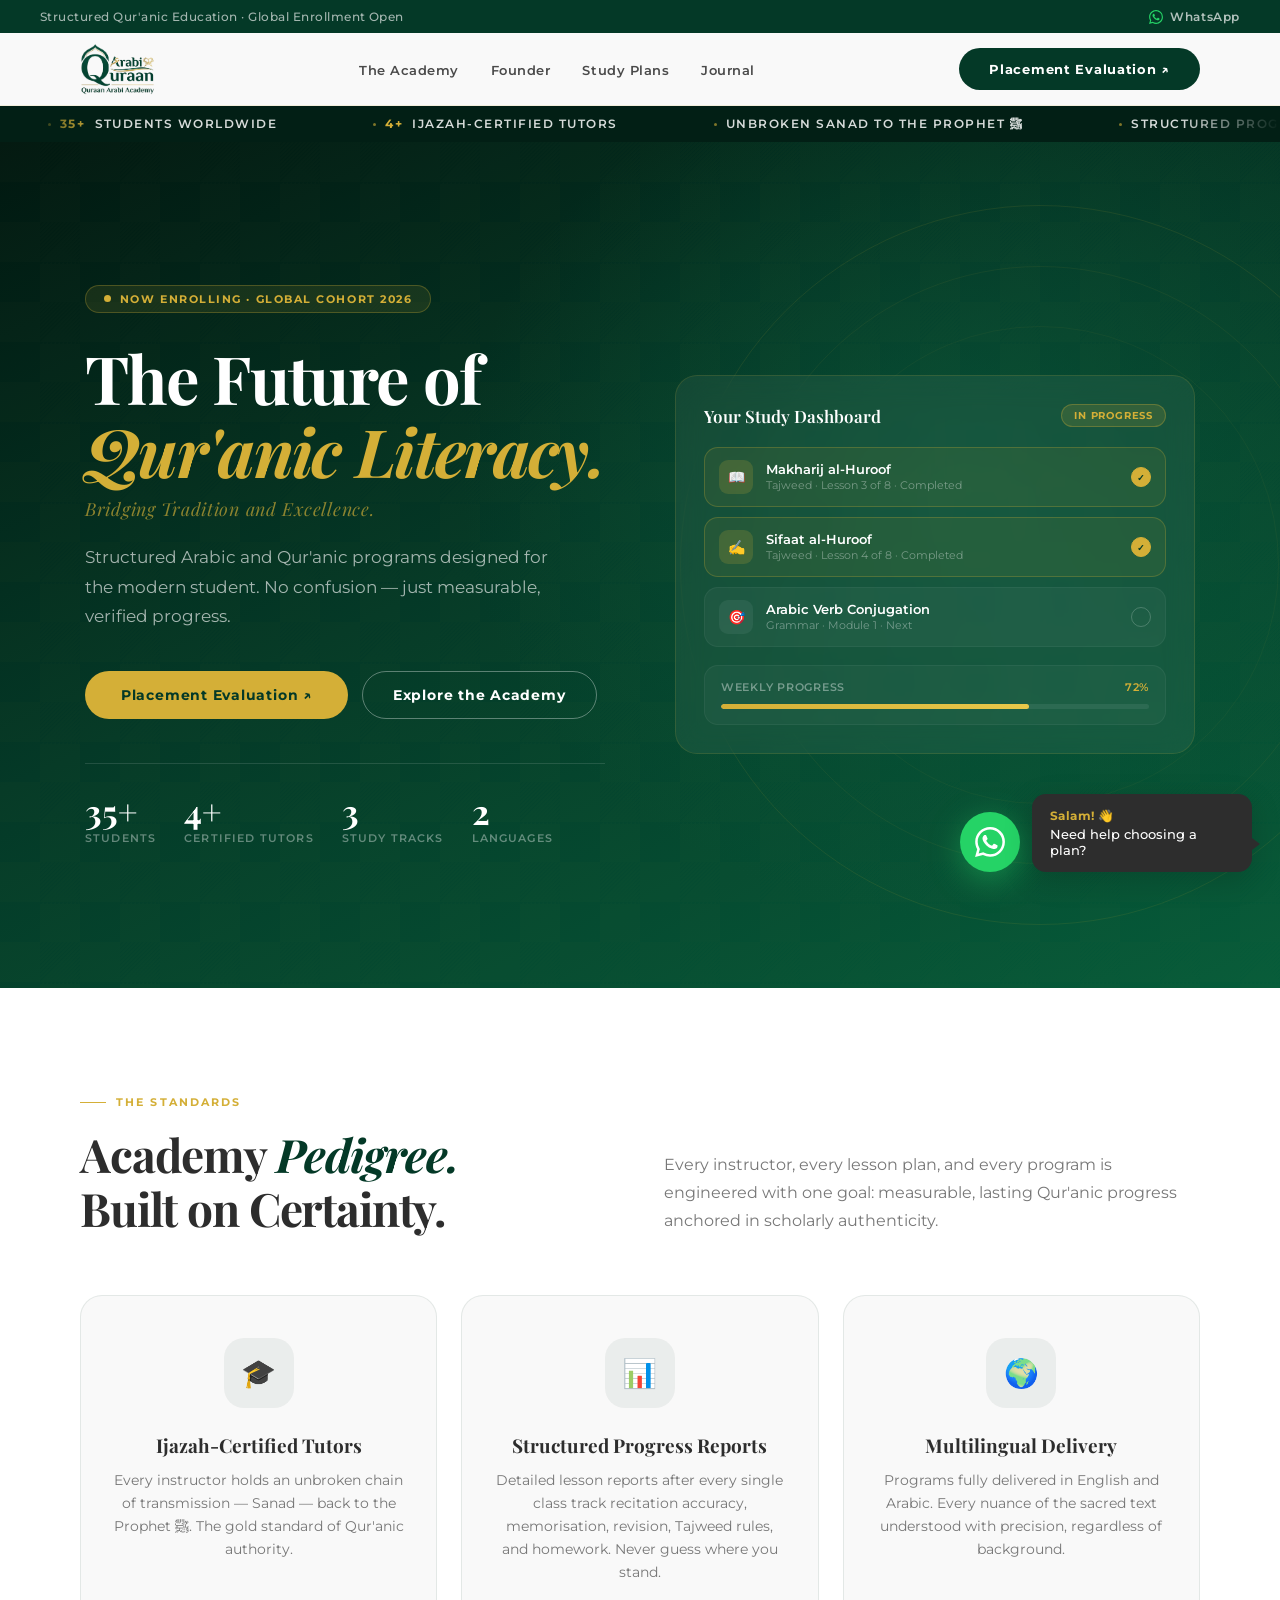
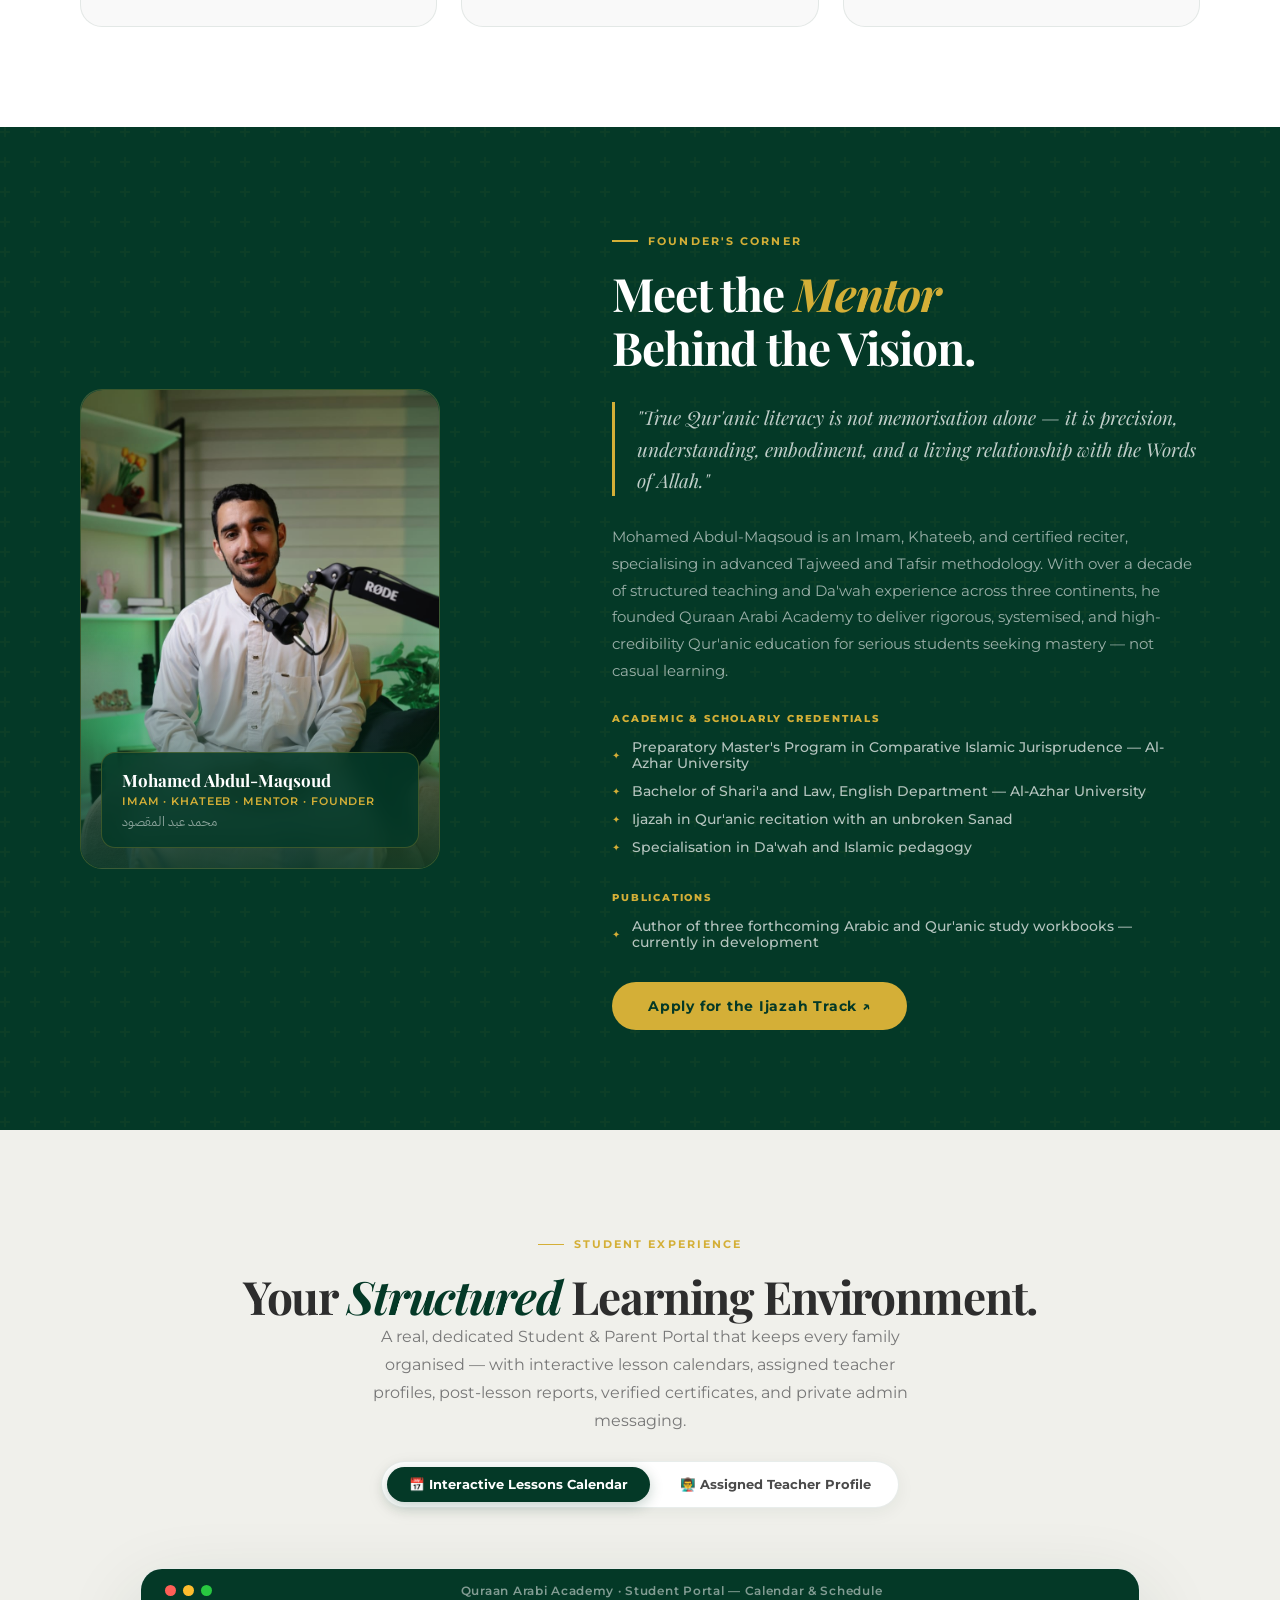
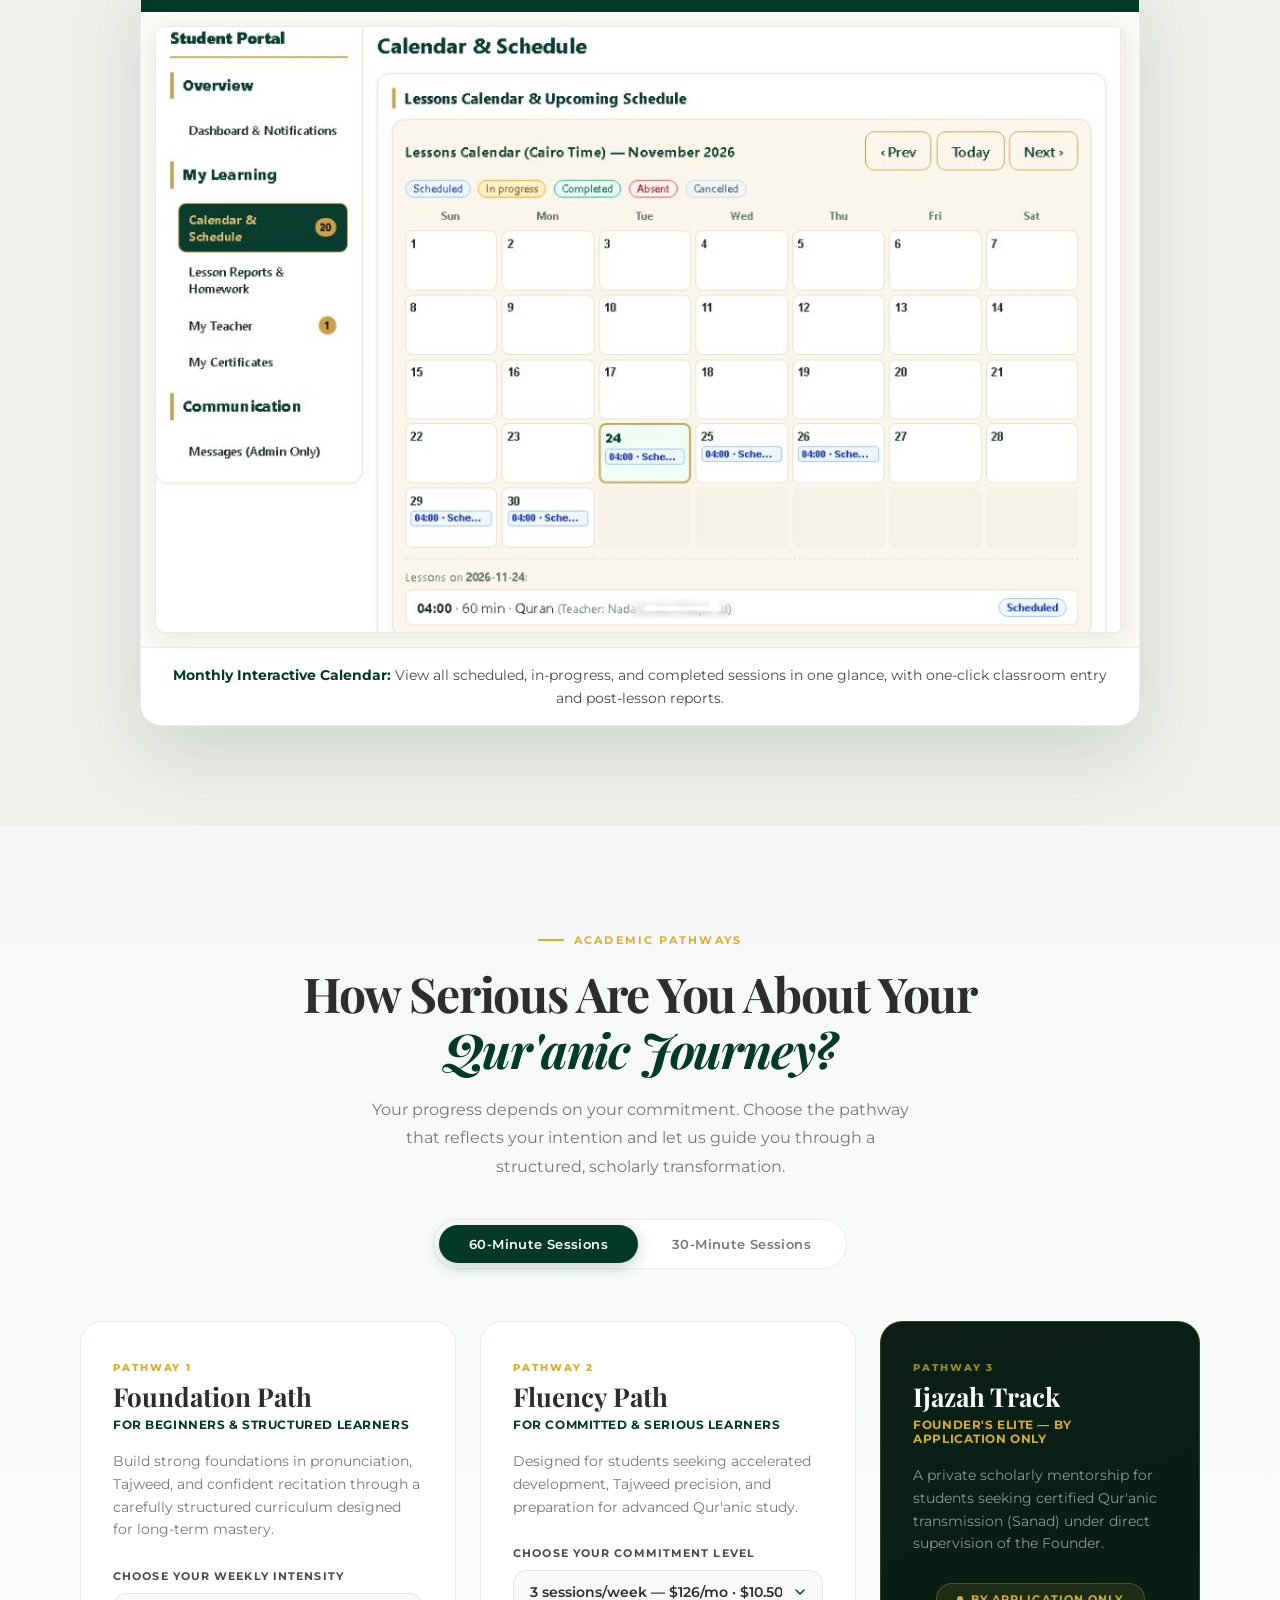
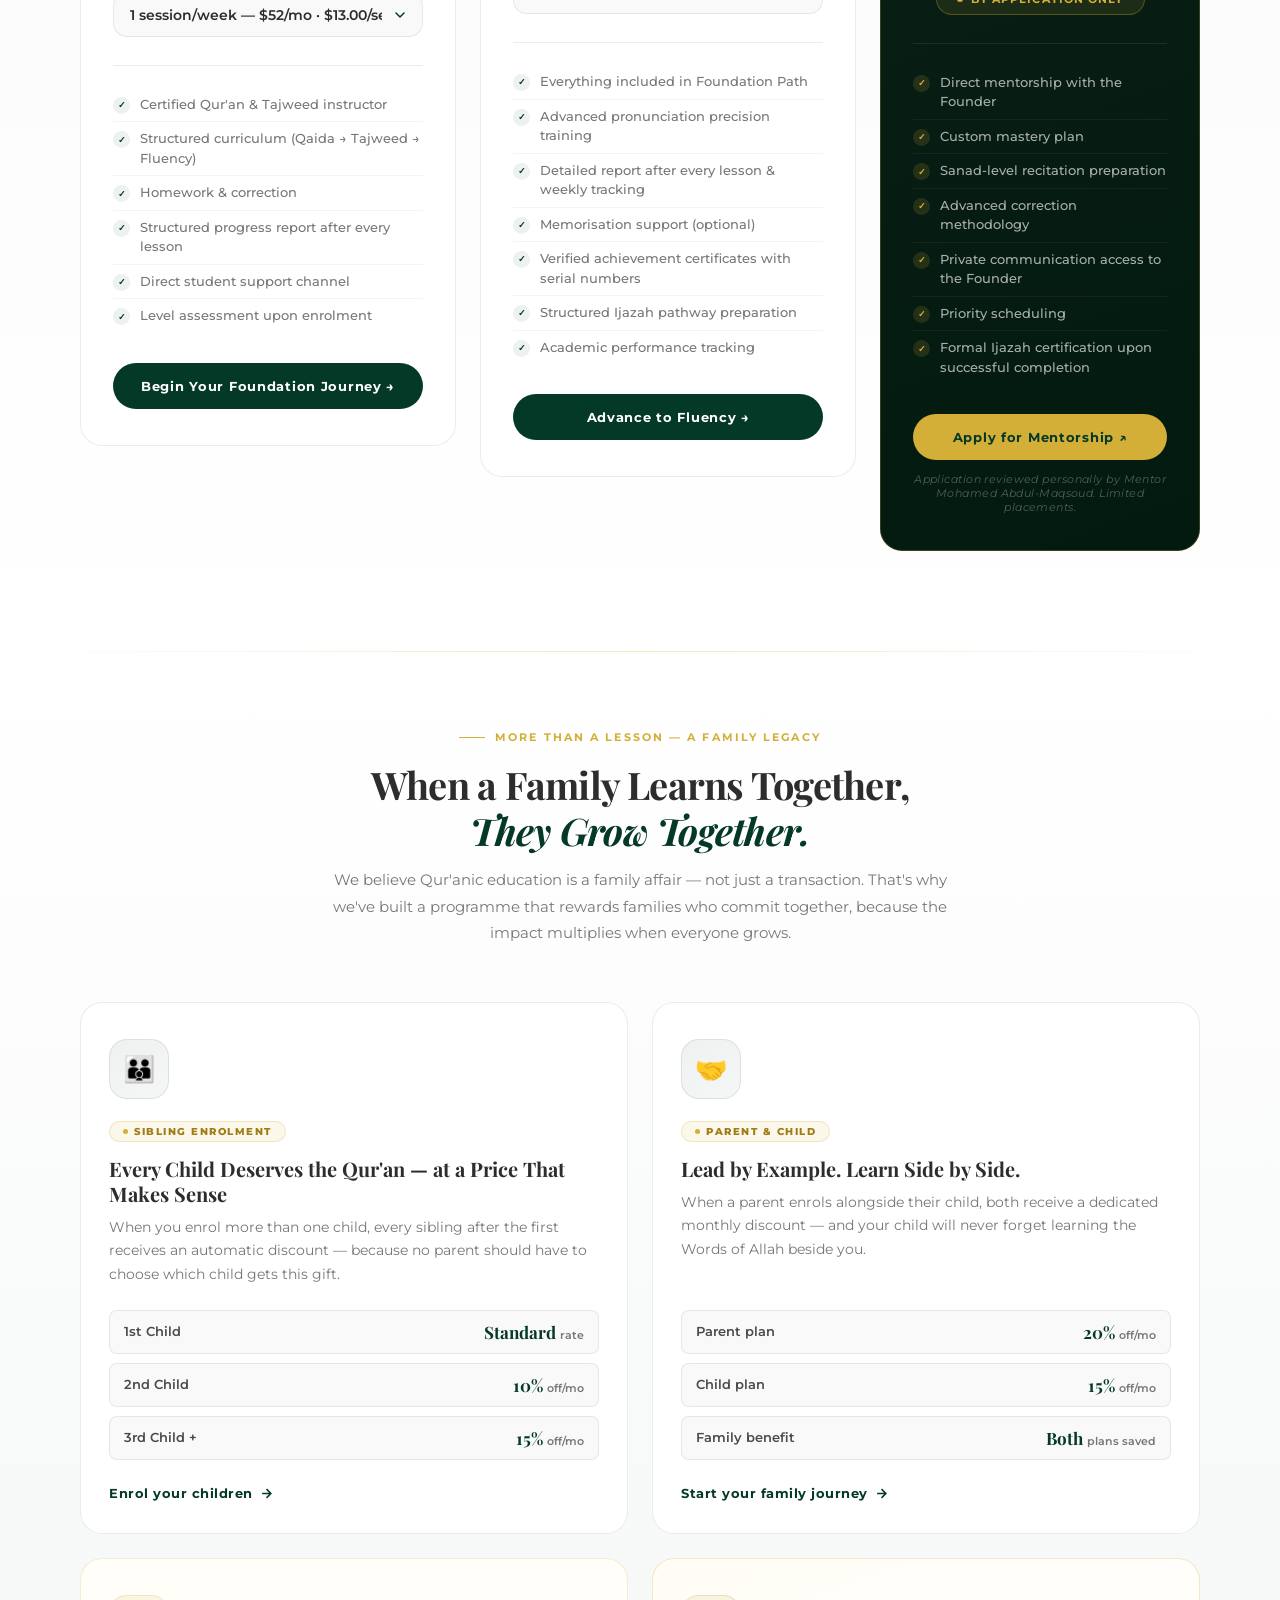
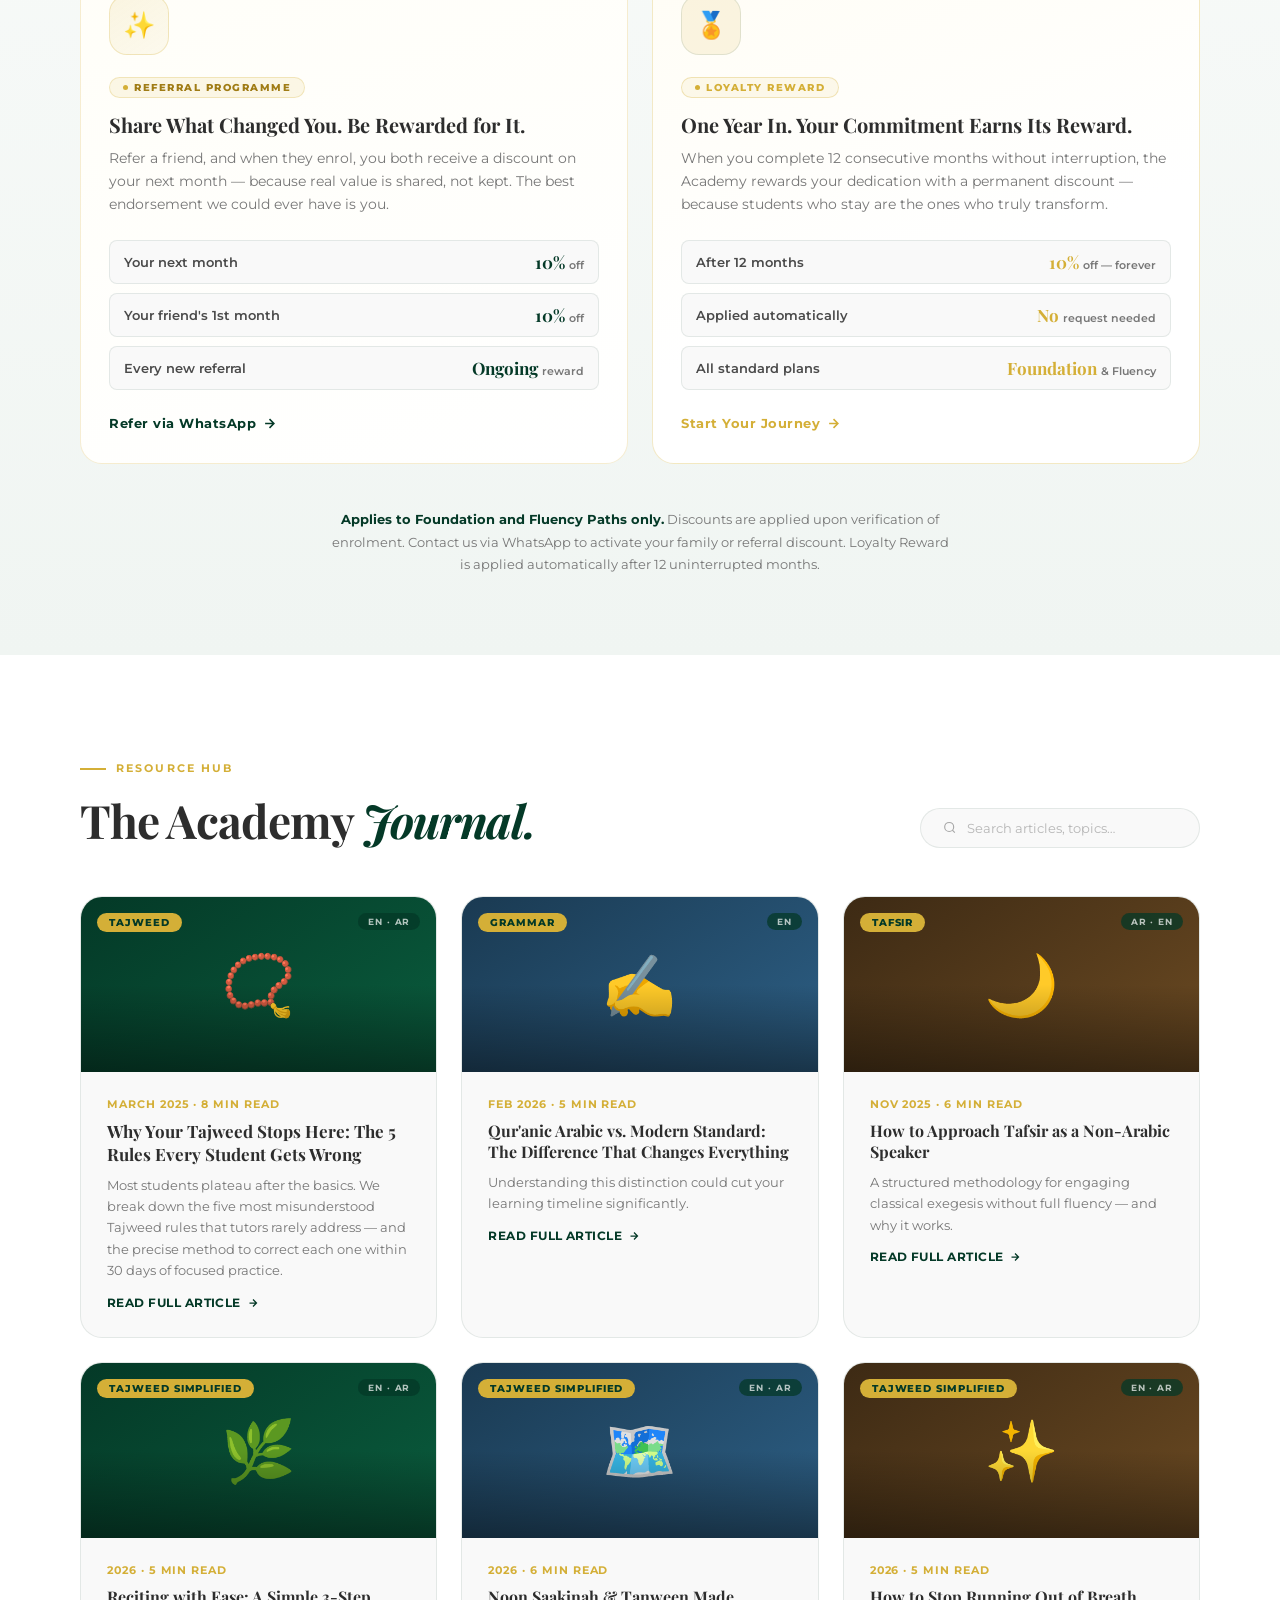
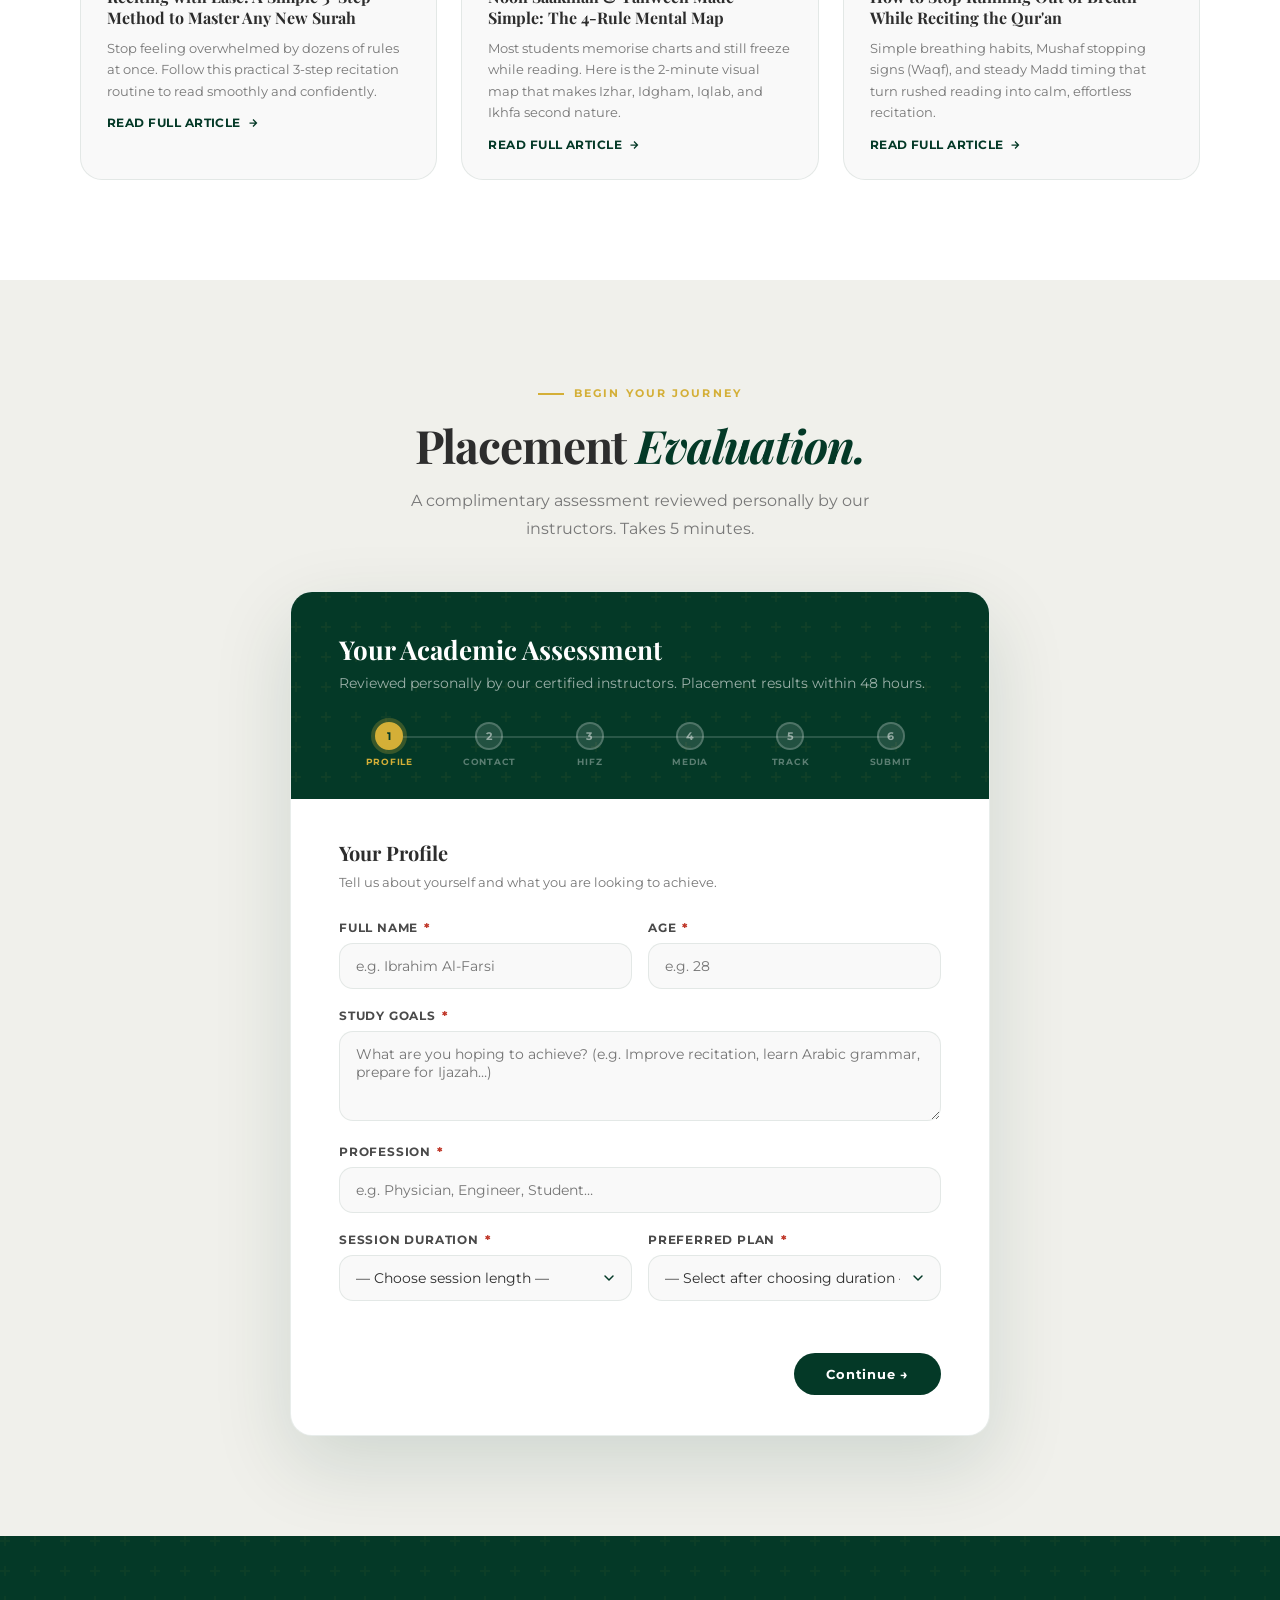
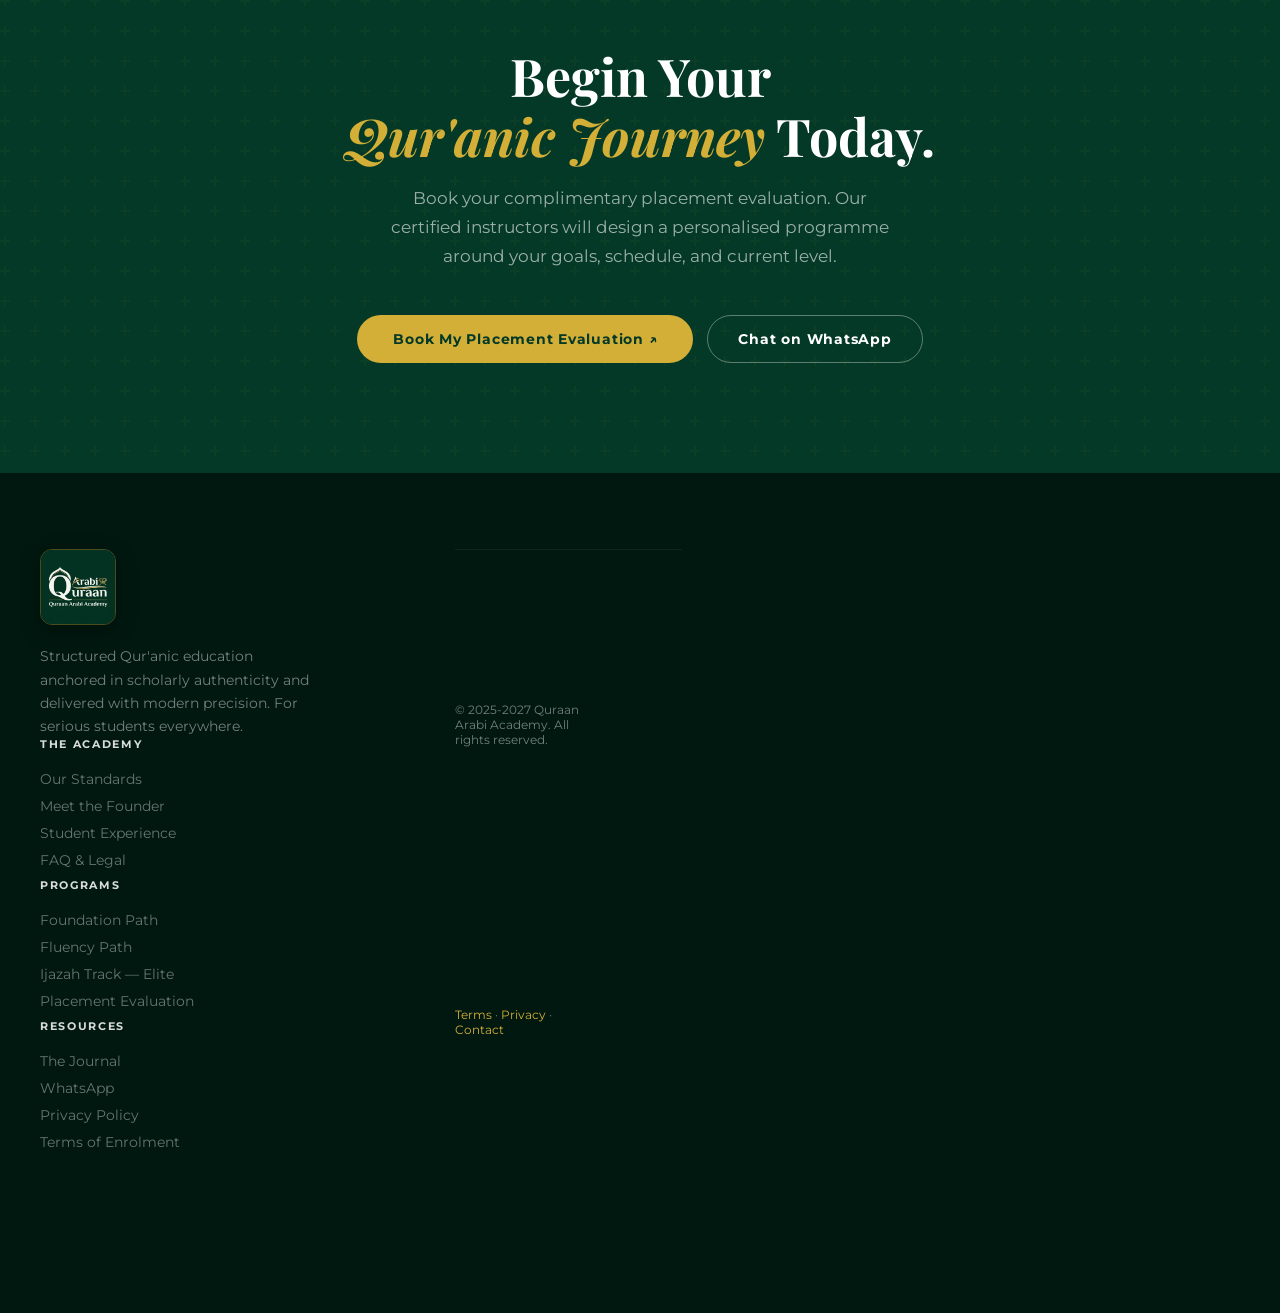
==== index.html @ dea82b14 "Modify footer copyright and remove Arabic text Updated the footer copyright year and removed Arabic " ====
<!DOCTYPE html>
<html lang="en" dir="ltr">
<head>
<meta charset="UTF-8">
<meta name="viewport" content="width=device-width, initial-scale=1.0">
<meta name="theme-color" content="#064E3B">
<meta name="description" content="Quraan Arabi Academy — Structured online Qur'an, Tajweed, Arabic, and Islamic Studies programs with Ijazah-certified tutors and measurable progress.">
<link rel="icon" href="favicon.ico" sizes="any">
<link rel="icon" type="image/png" href="assets/icon-192.png">
<link rel="apple-touch-icon" href="assets/apple-touch-icon.png">
<meta property="og:type" content="website">
<meta property="og:title" content="Quraan Arabi Academy — The Future of Qur'anic Literacy">
<meta property="og:description" content="Bridging Tradition and Excellence. Structured Qur'an, Tajweed, Arabic &amp; Islamic Studies with Ijazah-certified tutors.">
<meta property="og:image" content="assets/og-image-1200x630.png">
<title>Quraan Arabi Academy — The Future of Qur'anic Literacy</title>
<link rel="preconnect" href="https://fonts.googleapis.com">
<link href="https://fonts.googleapis.com/css2?family=Playfair+Display:ital,wght@0,400;0,600;0,700;1,400;1,600&family=Montserrat:wght@300;400;500;600;700&family=IBM+Plex+Sans+Arabic:wght@300;400;500;600;700&display=swap" rel="stylesheet">
<link rel="stylesheet" href="css/style.css">
</head>
<body>

<!-- ══ TOP BAR ══ -->
<div class="top-bar">
  <div class="top-bar-left">
    <span>Structured Qur'anic Education · Global Enrollment Open</span>
  </div>
  <div class="top-bar-right">
    <a href="https://wa.me/201557864122" class="wa-link" target="_blank" rel="noopener">
      <svg width="14" height="14" viewBox="0 0 24 24"><path d="M17.472 14.382c-.297-.149-1.758-.867-2.03-.967-.273-.099-.471-.148-.67.15-.197.297-.767.966-.94 1.164-.173.199-.347.223-.644.075-.297-.15-1.255-.463-2.39-1.475-.883-.788-1.48-1.761-1.653-2.059-.173-.297-.018-.458.13-.606.134-.133.298-.347.446-.52.149-.174.198-.298.298-.497.099-.198.05-.371-.025-.52-.075-.149-.669-1.612-.916-2.207-.242-.579-.487-.5-.669-.51-.173-.008-.371-.01-.57-.01-.198 0-.52.074-.792.372-.272.297-1.04 1.016-1.04 2.479 0 1.462 1.065 2.875 1.213 3.074.149.198 2.096 3.2 5.077 4.487.709.306 1.262.489 1.694.625.712.227 1.36.195 1.871.118.571-.085 1.758-.719 2.006-1.413.248-.694.248-1.289.173-1.413-.074-.124-.272-.198-.57-.347m-5.421 7.403h-.004a9.87 9.87 0 01-5.031-1.378l-.361-.214-3.741.982.998-3.648-.235-.374a9.86 9.86 0 01-1.51-5.26c.001-5.45 4.436-9.884 9.888-9.884 2.64 0 5.122 1.03 6.988 2.898a9.825 9.825 0 012.893 6.994c-.003 5.45-4.437 9.884-9.885 9.884m8.413-18.297A11.815 11.815 0 0012.05 0C5.495 0 .16 5.335.157 11.892c0 2.096.547 4.142 1.588 5.945L.057 24l6.305-1.654a11.882 11.882 0 005.683 1.448h.005c6.554 0 11.89-5.335 11.893-11.893a11.821 11.821 0 00-3.48-8.413Z"/></svg>
      WhatsApp
    </a>
  </div>
</div>

<!-- ══ NAV ══ -->
<nav id="mainNav">
  <div class="nav-inner">
    <!-- OFFICIAL BRAND KIT LOGO -->
    <a href="#" class="logo" aria-label="Quraan Arabi Academy">
      <img src="assets/logo-light-transparent.png" alt="Quraan Arabi Academy" class="nav-logo-img">
    </a>
    <!-- DESKTOP LINKS -->
    <ul class="nav-links">
      <li><a href="#pedigree">The Academy</a></li>
      <li><a href="#founder">Founder</a></li>
      <li><a href="#pricing">Study Plans</a></li>
      <li><a href="#blog">Journal</a></li>
    </ul>
    <!-- DESKTOP CTA -->
    <a href="#placement" class="btn btn-emerald nav-cta">Placement Evaluation ↗</a>
    <!-- HAMBURGER (mobile only) -->
    <button class="hamburger" id="hamburger" onclick="toggleDrawer()" aria-label="Open menu">
      <span></span><span></span><span></span>
    </button>
  </div>
</nav>

<!-- ══ MOBILE DRAWER ══ -->
<div class="mobile-drawer" id="mobileDrawer">
  <div class="drawer-backdrop" onclick="toggleDrawer()"></div>
  <div class="drawer-panel">
    <div class="drawer-header">
      <a href="#" class="logo" onclick="toggleDrawer()" aria-label="Quraan Arabi Academy">
        <img src="assets/logo-light-transparent.png" alt="Quraan Arabi Academy" class="drawer-logo-img">
      </a>
      <button class="drawer-close" onclick="toggleDrawer()" aria-label="Close menu">✕</button>
    </div>
    <ul class="drawer-nav">
      <li><a href="#pedigree"  onclick="toggleDrawer()"><div class="dn-icon">🕌</div>The Academy</a></li>
      <li><a href="#founder"   onclick="toggleDrawer()"><div class="dn-icon">🎓</div>Meet the Founder</a></li>
      <li><a href="#pricing"   onclick="toggleDrawer()"><div class="dn-icon">📘</div>Study Plans</a></li>
      <li><a href="#blog"      onclick="toggleDrawer()"><div class="dn-icon">📝</div>The Journal</a></li>
      <li><a href="legal.html" target="_blank" rel="noopener"><div class="dn-icon">📜</div>FAQ &amp; Legal Policies</a></li>
      <li><a href="quraanic-transformation.html"><div class="dn-icon">✦</div>Ijazah Track</a></li>
    </ul>
    <div class="drawer-footer">
      <a href="#placement" class="drawer-cta" onclick="toggleDrawer()">Placement Evaluation ↗</a>
      <a href="https://wa.me/201557864122" class="drawer-wa" target="_blank">
        <svg width="16" height="16" viewBox="0 0 24 24" fill="#25D366"><path d="M17.472 14.382c-.297-.149-1.758-.867-2.03-.967-.273-.099-.471-.148-.67.15-.197.297-.767.966-.94 1.164-.173.199-.347.223-.644.075-.297-.15-1.255-.463-2.39-1.475-.883-.788-1.48-1.761-1.653-2.059-.173-.297-.018-.458.13-.606.134-.133.298-.347.446-.52.149-.174.198-.298.298-.497.099-.198.05-.371-.025-.52-.075-.149-.669-1.612-.916-2.207-.242-.579-.487-.5-.669-.51-.173-.008-.371-.01-.57-.01-.198 0-.52.074-.792.372-.272.297-1.04 1.016-1.04 2.479 0 1.462 1.065 2.875 1.213 3.074.149.198 2.096 3.2 5.077 4.487.709.306 1.262.489 1.694.625.712.227 1.36.195 1.871.118.571-.085 1.758-.719 2.006-1.413.248-.694.248-1.289.173-1.413-.074-.124-.272-.198-.57-.347m-5.421 7.403h-.004a9.87 9.87 0 01-5.031-1.378l-.361-.214-3.741.982.998-3.648-.235-.374a9.86 9.86 0 01-1.51-5.26c.001-5.45 4.436-9.884 9.888-9.884 2.64 0 5.122 1.03 6.988 2.898a9.825 9.825 0 012.893 6.994c-.003 5.45-4.437 9.884-9.885 9.884m8.413-18.297A11.815 11.815 0 0012.05 0C5.495 0 .16 5.335.157 11.892c0 2.096.547 4.142 1.588 5.945L.057 24l6.305-1.654a11.882 11.882 0 005.683 1.448h.005c6.554 0 11.89-5.335 11.893-11.893a11.821 11.821 0 00-3.48-8.413Z"/></svg>
        Contact on WhatsApp
      </a>
    </div>
  </div>
</div>

<!-- ══ TICKER ══ -->
<div class="ticker-bar">
  <div class="ticker-track">
    <div class="ticker-item"><span class="ticker-dot"></span><strong>35+</strong> Students Worldwide</div>
    <div class="ticker-item"><span class="ticker-dot"></span><strong>4+</strong> Ijazah-Certified Tutors</div>
    <div class="ticker-item"><span class="ticker-dot"></span>Unbroken Sanad to the Prophet ﷺ</div>
    <div class="ticker-item"><span class="ticker-dot"></span>Structured Progress Reports</div>
    <div class="ticker-item"><span class="ticker-dot"></span>English &amp; Arabic Instruction</div>
    <div class="ticker-item"><span class="ticker-dot"></span>Personalised Study Paths</div>
    <div class="ticker-item"><span class="ticker-dot"></span>Ijazah Preparation Track Available</div>
    <div class="ticker-item"><span class="ticker-dot"></span><strong>35+</strong> Students Worldwide</div>
    <div class="ticker-item"><span class="ticker-dot"></span><strong>4+</strong> Ijazah-Certified Tutors</div>
    <div class="ticker-item"><span class="ticker-dot"></span>Unbroken Sanad to the Prophet ﷺ</div>
    <div class="ticker-item"><span class="ticker-dot"></span>Structured Progress Reports</div>
    <div class="ticker-item"><span class="ticker-dot"></span>English &amp; Arabic Instruction</div>
    <div class="ticker-item"><span class="ticker-dot"></span>Personalised Study Paths</div>
    <div class="ticker-item"><span class="ticker-dot"></span>Ijazah Preparation Track Available</div>
  </div>
</div>

<!-- ══ HERO ══ -->
<section class="hero">
  <div class="hero-bg"></div>
  <div class="hero-pattern"></div>
  <div class="hero-ring"></div>
  <div class="container">
    <div class="hero-inner">
      <div>
        <div class="hero-badge">
          <div class="pulse-dot"></div>
          Now Enrolling · Global Cohort 2026
        </div>
        <h1>The Future of<br><em>Qur'anic Literacy.</em></h1>
        <div class="hero-bridge">Bridging Tradition and Excellence.</div>
        <p>Structured Arabic and Qur'anic programs designed for the modern student. No confusion — just measurable, verified progress.</p>
        <div class="hero-ctas">
          <a href="#placement" class="btn btn-gold">Placement Evaluation ↗</a>
          <a href="#pedigree" class="btn btn-ghost">Explore the Academy</a>
        </div>
        <div class="hero-stats">
          <div>
            <div class="hero-stat-n">35+</div>
            <div class="hero-stat-l">Students</div>
          </div>
          <div>
            <div class="hero-stat-n">4+</div>
            <div class="hero-stat-l">Certified Tutors</div>
          </div>
          <div>
            <div class="hero-stat-n">3</div>
            <div class="hero-stat-l">Study Tracks</div>
          </div>
          <div>
            <div class="hero-stat-n">2</div>
            <div class="hero-stat-l">Languages</div>
          </div>
        </div>
      </div>
      <div>
        <div class="hero-card">
          <div class="hcard-head">
            <div class="hcard-title">Your Study Dashboard</div>
            <div class="hcard-badge">In Progress</div>
          </div>
          <div class="lesson-list">
            <div class="lesson-row done">
              <div class="lesson-ico">📖</div>
              <div class="lesson-info">
                <div class="lesson-nm">Makharij al-Huroof</div>
                <div class="lesson-mt">Tajweed · Lesson 3 of 8 · Completed</div>
              </div>
              <div class="check-circle">✓</div>
            </div>
            <div class="lesson-row done">
              <div class="lesson-ico">✍️</div>
              <div class="lesson-info">
                <div class="lesson-nm">Sifaat al-Huroof</div>
                <div class="lesson-mt">Tajweed · Lesson 4 of 8 · Completed</div>
              </div>
              <div class="check-circle">✓</div>
            </div>
            <div class="lesson-row">
              <div class="lesson-ico">🎯</div>
              <div class="lesson-info">
                <div class="lesson-nm">Arabic Verb Conjugation</div>
                <div class="lesson-mt">Grammar · Module 1 · Next</div>
              </div>
              <div class="check-circle"></div>
            </div>
          </div>
          <div class="prog-wrap">
            <div class="prog-labels">
              <span>Weekly Progress</span>
              <span>72%</span>
            </div>
            <div class="prog-bar"><div class="prog-fill"></div></div>
          </div>
        </div>
      </div>
    </div>
  </div>
</section>


<!-- ══ PEDIGREE ══ -->
<section class="pedigree" id="pedigree">
  <div class="container">
    <div class="pedigree-header">
      <div>
        <div class="eyebrow reveal">The Standards</div>
        <h2 class="section-title reveal">Academy <em>Pedigree.</em><br>Built on Certainty.</h2>
      </div>
      <p class="section-sub reveal d1">Every instructor, every lesson plan, and every program is engineered with one goal: measurable, lasting Qur'anic progress anchored in scholarly authenticity.</p>
    </div>
    <div class="pedigree-grid">
      <div class="ped-card reveal">
        <div class="ped-icon">🎓</div>
        <h3>Ijazah-Certified Tutors</h3>
        <p>Every instructor holds an unbroken chain of transmission — Sanad — back to the Prophet ﷺ. The gold standard of Qur'anic authority.</p>
      </div>
      <div class="ped-card reveal d1">
        <div class="ped-icon">📊</div>
        <h3>Structured Progress Reports</h3>
        <p>Detailed lesson reports after every single class track recitation accuracy, memorisation, revision, Tajweed rules, and homework. Never guess where you stand.</p>
      </div>
      <div class="ped-card reveal d2">
        <div class="ped-icon">🌍</div>
        <h3>Multilingual Delivery</h3>
        <p>Programs fully delivered in English and Arabic. Every nuance of the sacred text understood with precision, regardless of background.</p>
      </div>
    </div>
  </div>
</section>


<!-- ══ FOUNDER'S CORNER ══ -->
<section class="founder" id="founder">
  <div class="container">
    <div class="founder-inner">
      <div class="founder-portrait reveal">
        <div class="portrait-frame">
          <img src="assets/founder.jpg" alt="Mentor Mohamed Abdul-Maqsoud" style="width:100%;height:100%;object-fit:cover;object-position:center top;border-radius:inherit;filter:brightness(0.95) saturate(0.9);">
          <div class="portrait-name">
            <div class="pn1">Mohamed Abdul-Maqsoud</div>
            <div class="pn2">Imam · Khateeb · Mentor · Founder</div>
            <div class="pn3">محمد عبد المقصود</div>
          </div>
        </div>
      </div>
      <div class="founder-content">
        <div class="eyebrow reveal">Founder's Corner</div>
        <h2 class="section-title reveal">Meet the <em>Mentor</em> <br>Behind the Vision.</h2>
        <div class="founder-quote reveal d1">
          "True Qur'anic literacy is not memorisation alone — it is precision, understanding, embodiment, and a living relationship with the Words of Allah."
        </div>
        <p class="founder-bio reveal d2">
          Mohamed Abdul-Maqsoud is an Imam, Khateeb, and certified reciter, specialising in advanced Tajweed and Tafsir methodology. With over a decade of structured teaching and Da'wah experience across three continents, he founded Quraan Arabi Academy to deliver rigorous, systemised, and high-credibility Qur'anic education for serious students seeking mastery — not casual learning.
        </p>

        <div style="margin-bottom:6px;" class="reveal d2">
          <div style="font-size:10px;font-weight:800;letter-spacing:0.18em;text-transform:uppercase;color:var(--gold);margin-bottom:14px;">Academic &amp; Scholarly Credentials</div>
          <div class="credentials-list">
            <div class="cred-item">Preparatory Master's Program in Comparative Islamic Jurisprudence — Al-Azhar University</div>
            <div class="cred-item">Bachelor of Shari'a and Law, English Department — Al-Azhar University</div>
            <div class="cred-item">Ijazah in Qur'anic recitation with an unbroken Sanad</div>
            <div class="cred-item">Specialisation in Da'wah and Islamic pedagogy</div>
          </div>
        </div>

        <div style="margin-bottom:32px;" class="reveal d3">
          <div style="font-size:10px;font-weight:800;letter-spacing:0.18em;text-transform:uppercase;color:var(--gold);margin-bottom:14px;">Publications</div>
          <div class="cred-item">
            Author of three forthcoming Arabic and Qur'anic study workbooks — currently in development
          </div>
        </div>

        <div class="reveal d3">
          <a href="quraanic-transformation.html" class="btn btn-gold">Apply for the Ijazah Track ↗</a>
        </div>
      </div>
    </div>
  </div>
</section>


<!-- ══ STUDENT DASHBOARD PREVIEW (REAL LIVE PORTAL SHOWCASE) ══ -->
<section class="dashboard" id="dashboard">
  <div class="container">
    <div class="dash-header reveal">
      <div class="eyebrow" style="justify-content:center;">Student Experience</div>
      <h2 class="section-title" style="text-align:center;">Your <em>Structured</em> Learning Environment.</h2>
      <p class="section-sub">A real, dedicated Student &amp; Parent Portal that keeps every family organised — with interactive lesson calendars, assigned teacher profiles, post-lesson reports, verified certificates, and private admin messaging.</p>
      <div class="portal-tab-bar" role="tablist" aria-label="Student Portal Views">
        <button type="button" class="portal-tab-btn active" onclick="switchPortalShot('calendar', this)">📅 Interactive Lessons Calendar</button>
        <button type="button" class="portal-tab-btn" onclick="switchPortalShot('teacher', this)">👨‍🏫 Assigned Teacher Profile</button>
      </div>
    </div>
    <div class="dash-mockup reveal">
      <div class="dash-topbar">
        <div class="dash-topbar-dots">
          <div class="dash-dot"></div>
          <div class="dash-dot"></div>
          <div class="dash-dot"></div>
        </div>
        <div class="dash-breadcrumb" id="portalShotUrl">Quraan Arabi Academy · Student Portal — Calendar &amp; Schedule</div>
      </div>
      <div class="portal-shot-stage">
        <img id="portalShotCalendar" src="assets/portal-calendar.png" alt="Quraan Arabi Academy Student Portal — Monthly Lessons Calendar" class="portal-shot-img active">
        <img id="portalShotTeacher" src="assets/portal-teacher.png" alt="Quraan Arabi Academy Student Portal — My Assigned Teacher" class="portal-shot-img">
      </div>
      <div class="portal-shot-caption" id="portalShotCaption">
        <strong>Monthly Interactive Calendar:</strong> View all scheduled, in-progress, and completed sessions in one glance, with one-click classroom entry and post-lesson reports.
      </div>
    </div>
  </div>
</section>


<!-- ══ PROGRAMS ══ -->
<section class="pricing" id="pricing">
  <div class="container">

    <!-- Emotional headline block -->
    <div class="prog-hero-headline reveal">
      <div class="eyebrow" style="justify-content:center;">Academic Pathways</div>
      <h2>How Serious Are You About Your<br><em>Qur'anic Journey?</em></h2>
      <p>Your progress depends on your commitment. Choose the pathway that reflects your intention and let us guide you through a structured, scholarly transformation.</p>
      <!-- Session toggle -->
      <div style="display:flex;justify-content:center;">
        <div class="toggle-wrap">
          <button class="tog-btn active" onclick="setPricing('60',this)">60-Minute Sessions</button>
          <button class="tog-btn" onclick="setPricing('30',this)">30-Minute Sessions</button>
        </div>
      </div>
    </div>

    <!-- 3 pathway cards -->
    <div class="pathways-grid">

      <!-- ── PATHWAY 1: Foundation ── -->
      <div class="pathway-card reveal">
        <div class="path-num">Pathway 1</div>
        <div class="path-name">Foundation Path</div>
        <div class="path-sub">For Beginners &amp; Structured Learners</div>
        <div class="path-desc">Build strong foundations in pronunciation, Tajweed, and confident recitation through a carefully structured curriculum designed for long-term mastery.</div>

        <div class="intensity-label">Choose your weekly intensity</div>
        <!-- 60-min options (shown by default) -->
        <select class="path-select" data-path="1" data-session="60">
          <option value="foundation-60-1">1 session/week — $52/mo · $13.00/session</option>
          <option value="foundation-60-2">2 sessions/week — $96/mo · $12.00/session</option>
        </select>
        <!-- 30-min options (hidden by default) -->
        <select class="path-select path-hidden" data-path="1" data-session="30" style="display:none;">
          <option value="foundation-30-1">1 session/week — $36/mo · $9.00/session</option>
          <option value="foundation-30-2">2 sessions/week — $64/mo · $8.00/session</option>
        </select>

        <div class="path-divider"></div>
        <ul class="path-features">
          <li><span class="chk">✓</span>Certified Qur'an &amp; Tajweed instructor</li>
          <li><span class="chk">✓</span>Structured curriculum (Qaida → Tajweed → Fluency)</li>
          <li><span class="chk">✓</span>Homework &amp; correction</li>
          <li><span class="chk">✓</span>Structured progress report after every lesson</li>
          <li><span class="chk">✓</span>Direct student support channel</li>
          <li><span class="chk">✓</span>Level assessment upon enrolment</li>
        </ul>
        <button type="button" class="path-cta em" onclick="selectPathwayAndScroll(1)">
          Begin Your Foundation Journey →
        </button>
      </div>

      <!-- ── PATHWAY 2: Fluency ── -->
      <div class="pathway-card reveal d1">
        <div class="path-num">Pathway 2</div>
        <div class="path-name">Fluency Path</div>
        <div class="path-sub">For Committed &amp; Serious Learners</div>
        <div class="path-desc">Designed for students seeking accelerated development, Tajweed precision, and preparation for advanced Qur'anic study.</div>

        <div class="intensity-label">Choose your commitment level</div>
        <!-- 60-min options -->
        <select class="path-select" data-path="2" data-session="60">
          <option value="fluency-60-3">3 sessions/week — $126/mo · $10.50/session</option>
          <option value="fluency-60-4">4 sessions/week — $152/mo · $9.50/session</option>
          <option value="fluency-60-5">5 sessions/week — $170/mo · $8.50/session</option>
        </select>
        <!-- 30-min options -->
        <select class="path-select path-hidden" data-path="2" data-session="30" style="display:none;">
          <option value="fluency-30-3">3 sessions/week — $87/mo · $7.25/session</option>
          <option value="fluency-30-4">4 sessions/week — $104/mo · $6.50/session</option>
          <option value="fluency-30-5">5 sessions/week — $120/mo · $6.00/session</option>
        </select>

        <div class="path-divider"></div>
        <ul class="path-features">
          <li><span class="chk">✓</span>Everything included in Foundation Path</li>
          <li><span class="chk">✓</span>Advanced pronunciation precision training</li>
          <li><span class="chk">✓</span>Detailed report after every lesson &amp; weekly tracking</li>
          <li><span class="chk">✓</span>Memorisation support (optional)</li>
          <li><span class="chk">✓</span>Verified achievement certificates with serial numbers</li>
          <li><span class="chk">✓</span>Structured Ijazah pathway preparation</li>
          <li><span class="chk">✓</span>Academic performance tracking</li>
        </ul>
        <button type="button" class="path-cta em" onclick="selectPathwayAndScroll(2)">
          Advance to Fluency →
        </button>
      </div>

      <!-- ── PATHWAY 3: Ijazah (Elite) ── -->
      <div class="pathway-card elite-card reveal d2">
        <div class="path-num">Pathway 3</div>
        <div class="path-name">Ijazah Track</div>
        <div class="path-sub">Founder's Elite — By Application Only</div>
        <div class="path-desc">A private scholarly mentorship for students seeking certified Qur'anic transmission (Sanad) under direct supervision of the Founder.</div>

        <div class="by-application">
          <div class="by-app-badge">
            <div class="dot"></div>
            By Application Only
          </div>
        </div>

        <div class="path-divider"></div>
        <ul class="path-features">
          <li><span class="chk">✓</span>Direct mentorship with the Founder</li>
          <li><span class="chk">✓</span>Custom mastery plan</li>
          <li><span class="chk">✓</span>Sanad-level recitation preparation</li>
          <li><span class="chk">✓</span>Advanced correction methodology</li>
          <li><span class="chk">✓</span>Private communication access to the Founder</li>
          <li><span class="chk">✓</span>Priority scheduling</li>
          <li><span class="chk">✓</span>Formal Ijazah certification upon successful completion</li>
        </ul>
        <a href="quraanic-transformation.html" class="path-cta gd" onclick="window.location.href='quraanic-transformation.html';return false;">
          Apply for Mentorship ↗
        </a>
        <div class="elite-note">Application reviewed personally by Mentor Mohamed Abdul-Maqsoud. Limited placements.</div>
      </div>

    </div>
  </div>
</section>


<!-- ══ FAMILY & REFERRAL DISCOUNTS ══ -->
<section class="discounts-section">
  <div class="container">

    <div class="discounts-head reveal">
      <div class="eyebrow">More Than a Lesson — A Family Legacy</div>
      <h2>When a Family Learns Together,<br><em>They Grow Together.</em></h2>
      <p>We believe Qur'anic education is a family affair — not just a transaction. That's why we've built a programme that rewards families who commit together, because the impact multiplies when everyone grows.</p>
    </div>

    <div class="discounts-grid">

      <!-- CARD 1: SIBLING DISCOUNT -->
      <div class="disc-card reveal">
        <div class="disc-icon">&#128106;</div>
        <div class="disc-label"><div class="dl-dot"></div>Sibling Enrolment</div>
        <div class="disc-title">Every Child Deserves the Qur'an — at a Price That Makes Sense</div>
        <p class="disc-desc">When you enrol more than one child, every sibling after the first receives an automatic discount — because no parent should have to choose which child gets this gift.</p>
        <div class="disc-tiers">
          <div class="disc-tier">
            <div class="disc-tier-label">1st Child</div>
            <div class="disc-tier-pct">Standard <span>rate</span></div>
          </div>
          <div class="disc-tier">
            <div class="disc-tier-label">2nd Child</div>
            <div class="disc-tier-pct">10% <span>off/mo</span></div>
          </div>
          <div class="disc-tier">
            <div class="disc-tier-label">3rd Child +</div>
            <div class="disc-tier-pct">15% <span>off/mo</span></div>
          </div>
        </div>
        <a href="#placement" class="disc-cta" onclick="activateFamilyMode('siblings')">
          Enrol your children
          <svg width="15" height="15" fill="none" stroke="currentColor" stroke-width="2.5" viewBox="0 0 24 24"><path d="M5 12h14M12 5l7 7-7 7"/></svg>
        </a>
      </div>

      <!-- CARD 2: PARENT + CHILD -->
      <div class="disc-card reveal d1">
        <div class="disc-icon">&#129309;</div>
        <div class="disc-label"><div class="dl-dot"></div>Parent &amp; Child</div>
        <div class="disc-title">Lead by Example. Learn Side by Side.</div>
        <p class="disc-desc">When a parent enrols alongside their child, both receive a dedicated monthly discount — and your child will never forget learning the Words of Allah beside you.</p>
        <div class="disc-tiers">
          <div class="disc-tier">
            <div class="disc-tier-label">Parent plan</div>
            <div class="disc-tier-pct">20% <span>off/mo</span></div>
          </div>
          <div class="disc-tier">
            <div class="disc-tier-label">Child plan</div>
            <div class="disc-tier-pct">15% <span>off/mo</span></div>
          </div>
          <div class="disc-tier">
            <div class="disc-tier-label">Family benefit</div>
            <div class="disc-tier-pct">Both <span>plans saved</span></div>
          </div>
        </div>
        <a href="#placement" class="disc-cta" onclick="activateFamilyMode('parent-child')">
          Start your family journey
          <svg width="15" height="15" fill="none" stroke="currentColor" stroke-width="2.5" viewBox="0 0 24 24"><path d="M5 12h14M12 5l7 7-7 7"/></svg>
        </a>
      </div>

      <!-- CARD 3: REFERRAL -->
      <div class="disc-card referral-card reveal d2">
        <div class="disc-icon">&#10024;</div>
        <div class="disc-label"><div class="dl-dot"></div>Referral Programme</div>
        <div class="disc-title">Share What Changed You. Be Rewarded for It.</div>
        <p class="disc-desc">Refer a friend, and when they enrol, you both receive a discount on your next month — because real value is shared, not kept. The best endorsement we could ever have is you.</p>
        <div class="disc-tiers">
          <div class="disc-tier">
            <div class="disc-tier-label">Your next month</div>
            <div class="disc-tier-pct">10% <span>off</span></div>
          </div>
          <div class="disc-tier">
            <div class="disc-tier-label">Your friend's 1st month</div>
            <div class="disc-tier-pct">10% <span>off</span></div>
          </div>
          <div class="disc-tier">
            <div class="disc-tier-label">Every new referral</div>
            <div class="disc-tier-pct">Ongoing <span>reward</span></div>
          </div>
        </div>
        <a href="https://wa.me/201557864122" class="disc-cta" target="_blank">
          Refer via WhatsApp
          <svg width="15" height="15" fill="none" stroke="currentColor" stroke-width="2.5" viewBox="0 0 24 24"><path d="M5 12h14M12 5l7 7-7 7"/></svg>
        </a>
      </div>

      <!-- CARD 4: LOYALTY REWARD -->
      <div class="disc-card loyalty-card reveal d3">
        <div class="disc-icon">🏅</div>
        <div class="disc-label"><div class="dl-dot"></div>Loyalty Reward</div>
        <div class="disc-title">One Year In. Your Commitment Earns Its Reward.</div>
        <p class="disc-desc">When you complete 12 consecutive months without interruption, the Academy rewards your dedication with a permanent discount — because students who stay are the ones who truly transform.</p>
        <div class="disc-tiers">
          <div class="disc-tier">
            <div class="disc-tier-label">After 12 months</div>
            <div class="disc-tier-pct">10% <span>off — forever</span></div>
          </div>
          <div class="disc-tier">
            <div class="disc-tier-label">Applied automatically</div>
            <div class="disc-tier-pct">No <span>request needed</span></div>
          </div>
          <div class="disc-tier">
            <div class="disc-tier-label">All standard plans</div>
            <div class="disc-tier-pct">Foundation <span>&amp; Fluency</span></div>
          </div>
        </div>
        <a href="#placement" class="disc-cta" onclick="activateFamilyMode('loyalty')">
          Start Your Journey
          <svg width="15" height="15" fill="none" stroke="currentColor" stroke-width="2.5" viewBox="0 0 24 24"><path d="M5 12h14M12 5l7 7-7 7"/></svg>
        </a>
      </div>

    </div>

    <p class="discounts-note reveal">
      <strong>Applies to Foundation and Fluency Paths only.</strong> Discounts are applied upon verification of enrolment. Contact us via WhatsApp to activate your family or referral discount. Loyalty Reward is applied automatically after 12 uninterrupted months.
    </p>

  </div>
</section>


<!-- ══ STORE (TEMPORARILY HIDDEN UNTIL FORTHCOMING WORKBOOKS ARE PUBLISHED) ══ -->


<!-- ══ BLOG / ACADEMY JOURNAL ══ -->
<section class="blog" id="blog">
  <div class="container">
    <div class="blog-head reveal">
      <div>
        <div class="eyebrow">Resource Hub</div>
        <h2 class="section-title">The Academy <em>Journal.</em></h2>
      </div>
      <div class="search-bar">
        <svg width="15" height="15" fill="none" stroke="currentColor" stroke-width="2" viewBox="0 0 24 24" opacity=".4"><circle cx="11" cy="11" r="8"/><line x1="21" y1="21" x2="16.65" y2="16.65"/></svg>
        <input id="blogSearch" type="text" placeholder="Search articles, topics…" oninput="filterBlog(this.value)" aria-label="Search journal articles">
      </div>
    </div>
    <div class="blog-grid" id="blogGrid">
      <div class="blog-feat reveal" data-search="tajweed rules makharij sifaat madd ghunnah recitation" onclick="openArticle('tajweed-5-rules')" style="cursor:pointer;" role="button" tabindex="0">
        <div class="blog-img">
          <div class="blog-img-inner bi-1">📿</div>
          <div class="blog-overlay"></div>
          <div class="blog-tag">Tajweed</div>
          <div class="blog-lang">EN · AR</div>
        </div>
        <div class="blog-body">
          <div class="blog-meta">March 2025 · 8 min read</div>
          <h3>Why Your Tajweed Stops Here: The 5 Rules Every Student Gets Wrong</h3>
          <p>Most students plateau after the basics. We break down the five most misunderstood Tajweed rules that tutors rarely address — and the precise method to correct each one within 30 days of focused practice.</p>
          <div class="blog-read-more">Read full article <svg width="12" height="12" fill="none" stroke="currentColor" stroke-width="2.5" viewBox="0 0 24 24"><path d="M5 12h14M12 5l7 7-7 7"/></svg></div>
        </div>
      </div>
      <div class="blog-card reveal d1" data-search="grammar arabic quranic modern standard fusha nahw" onclick="openArticle('quranic-arabic-vs-msa')" style="cursor:pointer;" role="button" tabindex="0">
        <div class="blog-img">
          <div class="blog-img-inner bi-2">✍️</div>
          <div class="blog-overlay"></div>
          <div class="blog-tag">Grammar</div>
          <div class="blog-lang">EN</div>
        </div>
        <div class="blog-body">
          <div class="blog-meta">Feb 2026 · 5 min read</div>
          <h3>Qur'anic Arabic vs. Modern Standard: The Difference That Changes Everything</h3>
          <p>Understanding this distinction could cut your learning timeline significantly.</p>
          <div class="blog-read-more">Read full article <svg width="12" height="12" fill="none" stroke="currentColor" stroke-width="2.5" viewBox="0 0 24 24"><path d="M5 12h14M12 5l7 7-7 7"/></svg></div>
        </div>
      </div>
      <div class="blog-card reveal d2" data-search="tafsir exegesis reflection understanding non-arabic speakers" onclick="openArticle('tafsir-approach')" style="cursor:pointer;" role="button" tabindex="0">
        <div class="blog-img">
          <div class="blog-img-inner bi-3">🌙</div>
          <div class="blog-overlay"></div>
          <div class="blog-tag">Tafsir</div>
          <div class="blog-lang">AR · EN</div>
        </div>
        <div class="blog-body">
          <div class="blog-meta">Nov 2025 · 6 min read</div>
          <h3>How to Approach Tafsir as a Non-Arabic Speaker</h3>
          <p>A structured methodology for engaging classical exegesis without full fluency — and why it works.</p>
          <div class="blog-read-more">Read full article <svg width="12" height="12" fill="none" stroke="currentColor" stroke-width="2.5" viewBox="0 0 24 24"><path d="M5 12h14M12 5l7 7-7 7"/></svg></div>
        </div>
      </div>
      <div class="blog-card reveal" data-search="tajweed simplified easy recitation 3-step method surah practice beginner" onclick="openArticle('tajweed-simplified-3-steps')" style="cursor:pointer;" role="button" tabindex="0">
        <div class="blog-img">
          <div class="blog-img-inner bi-1">🌿</div>
          <div class="blog-overlay"></div>
          <div class="blog-tag">Tajweed Simplified</div>
          <div class="blog-lang">EN · AR</div>
        </div>
        <div class="blog-body">
          <div class="blog-meta">2026 · 5 min read</div>
          <h3>Reciting with Ease: A Simple 3-Step Method to Master Any New Surah</h3>
          <p>Stop feeling overwhelmed by dozens of rules at once. Follow this practical 3-step recitation routine to read smoothly and confidently.</p>
          <div class="blog-read-more">Read full article <svg width="12" height="12" fill="none" stroke="currentColor" stroke-width="2.5" viewBox="0 0 24 24"><path d="M5 12h14M12 5l7 7-7 7"/></svg></div>
        </div>
      </div>
      <div class="blog-card reveal d1" data-search="tajweed simplified noon saakinah tanween izhar idgham iqlab ikhfa easy map" onclick="openArticle('noon-saakinah-easy-map')" style="cursor:pointer;" role="button" tabindex="0">
        <div class="blog-img">
          <div class="blog-img-inner bi-2">🗺️</div>
          <div class="blog-overlay"></div>
          <div class="blog-tag">Tajweed Simplified</div>
          <div class="blog-lang">EN · AR</div>
        </div>
        <div class="blog-body">
          <div class="blog-meta">2026 · 6 min read</div>
          <h3>Noon Saakinah &amp; Tanween Made Simple: The 4-Rule Mental Map</h3>
          <p>Most students memorise charts and still freeze while reading. Here is the 2-minute visual map that makes Izhar, Idgham, Iqlab, and Ikhfa second nature.</p>
          <div class="blog-read-more">Read full article <svg width="12" height="12" fill="none" stroke="currentColor" stroke-width="2.5" viewBox="0 0 24 24"><path d="M5 12h14M12 5l7 7-7 7"/></svg></div>
        </div>
      </div>
      <div class="blog-card reveal d2" data-search="tajweed simplified breath breathing waqf stopping madd rhythm smooth recitation" onclick="openArticle('smooth-madd-breath')" style="cursor:pointer;" role="button" tabindex="0">
        <div class="blog-img">
          <div class="blog-img-inner bi-3">✨</div>
          <div class="blog-overlay"></div>
          <div class="blog-tag">Tajweed Simplified</div>
          <div class="blog-lang">EN · AR</div>
        </div>
        <div class="blog-body">
          <div class="blog-meta">2026 · 5 min read</div>
          <h3>How to Stop Running Out of Breath While Reciting the Qur'an</h3>
          <p>Simple breathing habits, Mushaf stopping signs (Waqf), and steady Madd timing that turn rushed reading into calm, effortless recitation.</p>
          <div class="blog-read-more">Read full article <svg width="12" height="12" fill="none" stroke="currentColor" stroke-width="2.5" viewBox="0 0 24 24"><path d="M5 12h14M12 5l7 7-7 7"/></svg></div>
        </div>
      </div>
    </div>
    <p id="blogEmpty" style="display:none;text-align:center;color:var(--charcoal-lite);margin-top:24px;font-size:14px;">No journal articles match your search. Try "Tajweed", "Grammar", or "Tafsir".</p>
  </div>
</section>

<!-- ══ JOURNAL ARTICLE READER MODAL ══ -->
<div class="article-modal" id="articleModal" role="dialog" aria-modal="true" aria-labelledby="amTitle" onclick="if(event.target===this) closeArticleModal()">
  <div class="article-modal-card">
    <div class="article-modal-head">
      <div>
        <span class="article-modal-tag" id="amTag">Tajweed</span>
        <span class="article-modal-meta" id="amMeta"></span>
      </div>
      <button type="button" class="article-modal-close" onclick="closeArticleModal()" aria-label="Close article">✕</button>
    </div>
    <h2 class="article-modal-title" id="amTitle"></h2>
    <div class="article-modal-body" id="amBody"></div>
    <div class="article-modal-foot">
      <a href="#placement" class="btn btn-emerald" onclick="closeArticleModal()">Book Placement Evaluation ↗</a>
      <a id="amWaLink" href="https://wa.me/201557864122" target="_blank" rel="noopener" class="btn btn-gold">Discuss on WhatsApp</a>
    </div>
  </div>
</div>


<!-- ══ PLACEMENT EVALUATION FORM ══ -->
<section class="placement" id="placement">
  <div class="container">
    <div style="text-align:center;margin-bottom:48px;" class="reveal">
      <div class="eyebrow" style="justify-content:center;">Begin Your Journey</div>
      <h2 class="section-title">Placement <em>Evaluation.</em></h2>
      <p class="section-sub" style="margin:14px auto 0;text-align:center;">A complimentary assessment reviewed personally by our instructors. Takes 5 minutes.</p>
    </div>
    <div class="placement-wrap reveal">
      <div class="form-head">
        <div class="form-head-inner">
          <div class="form-title">Your Academic Assessment</div>
          <div class="form-subtitle">Reviewed personally by our certified instructors. Placement results within 48 hours.</div>
          <div class="progress-track" id="stepTrack">
            <div class="prog-step active" data-step="1">
              <div class="step-circle">1</div>
              <div class="step-label">Profile</div>
            </div>
            <div class="prog-step" data-step="2">
              <div class="step-circle">2</div>
              <div class="step-label">Contact</div>
            </div>
            <div class="prog-step" data-step="3">
              <div class="step-circle">3</div>
              <div class="step-label">Hifz</div>
            </div>
            <div class="prog-step" data-step="4">
              <div class="step-circle">4</div>
              <div class="step-label">Media</div>
            </div>
            <div class="prog-step" data-step="5">
              <div class="step-circle">5</div>
              <div class="step-label">Track</div>
            </div>
            <div class="prog-step" data-step="6">
              <div class="step-circle">6</div>
              <div class="step-label">Submit</div>
            </div>
          </div>
        </div>
      </div>
      <div class="form-body">

        <!-- STEP 1 — PROFILE -->
        <div class="form-step active" id="step1">
          <div class="step-heading">Your Profile</div>
          <div class="step-desc">Tell us about yourself and what you are looking to achieve.</div>

          <!-- FAMILY MODE BANNER -->
          <div id="familyBanner" style="display:none;background:linear-gradient(135deg,rgba(4,57,39,0.08),rgba(212,175,55,0.07));border:1.5px solid rgba(212,175,55,0.3);border-radius:14px;padding:18px 20px;margin-bottom:22px;">
            <div style="display:flex;align-items:center;gap:10px;margin-bottom:12px;">
              <span style="font-size:20px;" id="familyBannerIcon">👨‍👩‍👧‍👦</span>
              <div>
                <div style="font-size:10px;font-weight:800;letter-spacing:0.16em;text-transform:uppercase;color:var(--gold);margin-bottom:2px;" id="familyBannerLabel">Family Enrolment</div>
                <div style="font-size:13px;font-weight:600;color:var(--charcoal);" id="familyBannerDesc">Your family discount will be applied after submission.</div>
              </div>
            </div>
            <div id="childrenCountWrap" style="display:none;">
              <label style="font-size:12px;font-weight:700;color:var(--charcoal);margin-bottom:8px;display:block;">Number of Children Enrolling <span style="color:#c0392b">*</span></label>
              <div style="display:flex;align-items:center;gap:0;border:1.5px solid rgba(4,57,39,0.25);border-radius:10px;overflow:hidden;width:fit-content;background:#fff;">
                <button type="button" onclick="adjustChildren(-1)" style="width:40px;height:40px;background:none;border:none;font-size:20px;font-weight:700;color:var(--emerald);cursor:pointer;transition:background 0.2s;" onmouseover="this.style.background='rgba(4,57,39,0.06)'" onmouseout="this.style.background='none'">−</button>
                <div id="childrenCount" style="width:44px;height:40px;display:flex;align-items:center;justify-content:center;font-size:18px;font-weight:800;color:var(--emerald);border-left:1px solid rgba(4,57,39,0.15);border-right:1px solid rgba(4,57,39,0.15);">2</div>
                <button type="button" onclick="adjustChildren(1)" style="width:40px;height:40px;background:none;border:none;font-size:20px;font-weight:700;color:var(--emerald);cursor:pointer;transition:background 0.2s;" onmouseover="this.style.background='rgba(4,57,39,0.06)'" onmouseout="this.style.background='none'">+</button>
              </div>
              <input type="hidden" id="f_children_count" value="2">
              <div style="font-size:11px;color:rgba(45,45,45,0.55);margin-top:7px;">2nd child: 10% off · 3rd child+: 15% off per month</div>
            </div>
          </div>

          <div id="err1" class="form-error" style="display:none;"></div>
          <div class="form-row">
            <div class="form-field">
              <label>Full Name <span class="req-star">*</span></label>
              <input id="f_name" type="text" placeholder="e.g. Ibrahim Al-Farsi" required>
            </div>
            <div class="form-field">
              <label>Age <span class="req-star">*</span></label>
              <input id="f_age" type="number" min="5" max="100" placeholder="e.g. 28" required>
            </div>
          </div>
          <div class="form-field">
            <label>Study Goals <span class="req-star">*</span></label>
            <textarea id="f_goals" placeholder="What are you hoping to achieve? (e.g. Improve recitation, learn Arabic grammar, prepare for Ijazah…)" required></textarea>
          </div>
          <div class="form-field">
            <label>Profession <span class="req-star">*</span></label>
            <input id="f_profession" type="text" placeholder="e.g. Physician, Engineer, Student…" required>
          </div>
          <div class="form-row">
            <div class="form-field">
              <label>Session Duration <span class="req-star">*</span></label>
              <select id="f_session_duration" required onchange="syncSessionToPlans(this.value)">
                <option value="">— Choose session length —</option>
                <option value="60">60-Minute Sessions</option>
                <option value="30">30-Minute Sessions</option>
              </select>
            </div>
            <div class="form-field">
              <label>Preferred Plan <span class="req-star">*</span></label>
              <select id="f_plan" required>
                <option value="">— Select after choosing duration —</option>
              </select>
            </div>
          </div>
          <div class="form-nav">
            <div></div>
            <button class="btn-next" onclick="validateStep1()">Continue →</button>
          </div>
        </div>

        <!-- STEP 2 — CONTACT -->
        <div class="form-step" id="step2">
          <div class="step-heading">Contact Details</div>
          <div class="step-desc">How we reach you — and how we coordinate your sessions across time zones.</div>
          <div id="err2" class="form-error" style="display:none;"></div>

          <div class="form-row">
            <div class="form-field">
              <label>Phone Number <span class="req-star">*</span></label>
              <input id="f_phone" type="tel" placeholder="e.g. +20 100 000 0000" required>
            </div>
            <div class="form-field">
              <label>WhatsApp Number <span class="req-star">*</span></label>
              <input id="f_whatsapp" type="tel" placeholder="e.g. +20 100 000 0000" required>
            </div>
          </div>
          <div class="form-field">
            <label>Email Address <span class="req-star">*</span></label>
            <input id="f_email" type="email" placeholder="e.g. ibrahim@email.com" required>
          </div>
          <div class="form-row">
            <div class="form-field">
              <label>Country <span class="req-star">*</span></label>
              <select id="f_country" required>
                <option value="">— Select your country —</option>
                <option>Afghanistan</option><option>Albania</option><option>Algeria</option><option>Argentina</option><option>Australia</option><option>Austria</option><option>Azerbaijan</option><option>Bahrain</option><option>Bangladesh</option><option>Belgium</option><option>Bosnia and Herzegovina</option><option>Brazil</option><option>Canada</option><option>Chad</option><option>China</option><option>Comoros</option><option>Denmark</option><option>Djibouti</option><option>Egypt</option><option>Ethiopia</option><option>Finland</option><option>France</option><option>Gambia</option><option>Germany</option><option>Ghana</option><option>Guinea</option><option>India</option><option>Indonesia</option><option>Iran</option><option>Iraq</option><option>Ireland</option><option>Italy</option><option>Japan</option><option>Jordan</option><option>Kazakhstan</option><option>Kenya</option><option>Kuwait</option><option>Kyrgyzstan</option><option>Lebanon</option><option>Libya</option><option>Malaysia</option><option>Mali</option><option>Mauritania</option><option>Morocco</option><option>Mozambique</option><option>Netherlands</option><option>New Zealand</option><option>Niger</option><option>Nigeria</option><option>Norway</option><option>Oman</option><option>Pakistan</option><option>Palestine</option><option>Philippines</option><option>Qatar</option><option>Russia</option><option>Saudi Arabia</option><option>Senegal</option><option>Sierra Leone</option><option>Somalia</option><option>South Africa</option><option>Spain</option><option>Sudan</option><option>Sweden</option><option>Switzerland</option><option>Syria</option><option>Tajikistan</option><option>Tanzania</option><option>Tunisia</option><option>Turkey</option><option>Turkmenistan</option><option>UAE</option><option>Uganda</option><option>Ukraine</option><option>United Kingdom</option><option>United States</option><option>Uzbekistan</option><option>Yemen</option><option>Other</option>
              </select>
            </div>
            <div class="form-field">
              <label>City <span class="req-star">*</span></label>
              <input id="f_city" type="text" placeholder="e.g. Cairo, London, New York…" required>
            </div>
          </div>

          <!-- Timezone — dropdown list of popular world timezones -->
          <div class="form-field">
            <label>Time Zone <span class="req-star">*</span></label>
            <select id="f_timezone" required>
              <option value="">— Select your time zone —</option>
              <optgroup label="Africa">
                <option value="Africa/Cairo">(UTC+2) Cairo — Egypt</option>
                <option value="Africa/Johannesburg">(UTC+2) Johannesburg</option>
                <option value="Africa/Lagos">(UTC+1) Lagos — Nigeria</option>
                <option value="Africa/Nairobi">(UTC+3) Nairobi — Kenya</option>
                <option value="Africa/Casablanca">(UTC+0) Casablanca — Morocco</option>
                <option value="Africa/Addis_Ababa">(UTC+3) Addis Ababa</option>
                <option value="Africa/Khartoum">(UTC+3) Khartoum — Sudan</option>
                <option value="Africa/Tunis">(UTC+1) Tunis — Tunisia</option>
                <option value="Africa/Algiers">(UTC+1) Algiers — Algeria</option>
                <option value="Africa/Tripoli">(UTC+2) Tripoli — Libya</option>
              </optgroup>
              <optgroup label="Middle East">
                <option value="Asia/Riyadh">(UTC+3) Riyadh — Saudi Arabia</option>
                <option value="Asia/Dubai">(UTC+4) Dubai — UAE</option>
                <option value="Asia/Kuwait">(UTC+3) Kuwait City</option>
                <option value="Asia/Qatar">(UTC+3) Doha — Qatar</option>
                <option value="Asia/Bahrain">(UTC+3) Manama — Bahrain</option>
                <option value="Asia/Muscat">(UTC+4) Muscat — Oman</option>
                <option value="Asia/Baghdad">(UTC+3) Baghdad — Iraq</option>
                <option value="Asia/Amman">(UTC+3) Amman — Jordan</option>
                <option value="Asia/Beirut">(UTC+3) Beirut — Lebanon</option>
                <option value="Asia/Gaza">(UTC+3) Gaza — Palestine</option>
                <option value="Asia/Aden">(UTC+3) Sanaa — Yemen</option>
                <option value="Asia/Damascus">(UTC+3) Damascus — Syria</option>
              </optgroup>
              <optgroup label="Asia">
                <option value="Asia/Karachi">(UTC+5) Karachi — Pakistan</option>
                <option value="Asia/Kolkata">(UTC+5:30) Mumbai / Delhi — India</option>
                <option value="Asia/Dhaka">(UTC+6) Dhaka — Bangladesh</option>
                <option value="Asia/Colombo">(UTC+5:30) Colombo — Sri Lanka</option>
                <option value="Asia/Kuala_Lumpur">(UTC+8) Kuala Lumpur — Malaysia</option>
                <option value="Asia/Jakarta">(UTC+7) Jakarta — Indonesia</option>
                <option value="Asia/Singapore">(UTC+8) Singapore</option>
                <option value="Asia/Manila">(UTC+8) Manila — Philippines</option>
                <option value="Asia/Kabul">(UTC+4:30) Kabul — Afghanistan</option>
                <option value="Asia/Tashkent">(UTC+5) Tashkent — Uzbekistan</option>
                <option value="Asia/Baku">(UTC+4) Baku — Azerbaijan</option>
                <option value="Asia/Tokyo">(UTC+9) Tokyo — Japan</option>
                <option value="Asia/Shanghai">(UTC+8) Beijing / Shanghai</option>
                <option value="Asia/Tehran">(UTC+3:30) Tehran — Iran</option>
                <option value="Asia/Almaty">(UTC+6) Almaty — Kazakhstan</option>
                <option value="Asia/Dushanbe">(UTC+5) Dushanbe — Tajikistan</option>
                <option value="Asia/Ashgabat">(UTC+5) Ashgabat — Turkmenistan</option>
                <option value="Asia/Bishkek">(UTC+6) Bishkek — Kyrgyzstan</option>
              </optgroup>
              <optgroup label="Europe">
                <option value="Europe/London">(UTC+0/+1) London — UK</option>
                <option value="Europe/Paris">(UTC+1/+2) Paris — France</option>
                <option value="Europe/Berlin">(UTC+1/+2) Berlin — Germany</option>
                <option value="Europe/Amsterdam">(UTC+1/+2) Amsterdam — Netherlands</option>
                <option value="Europe/Brussels">(UTC+1/+2) Brussels — Belgium</option>
                <option value="Europe/Stockholm">(UTC+1/+2) Stockholm — Sweden</option>
                <option value="Europe/Oslo">(UTC+1/+2) Oslo — Norway</option>
                <option value="Europe/Copenhagen">(UTC+1/+2) Copenhagen — Denmark</option>
                <option value="Europe/Madrid">(UTC+1/+2) Madrid — Spain</option>
                <option value="Europe/Rome">(UTC+1/+2) Rome — Italy</option>
                <option value="Europe/Vienna">(UTC+1/+2) Vienna — Austria</option>
                <option value="Europe/Zurich">(UTC+1/+2) Zurich — Switzerland</option>
                <option value="Europe/Moscow">(UTC+3) Moscow — Russia</option>
                <option value="Europe/Istanbul">(UTC+3) Istanbul — Turkey</option>
                <option value="Europe/Kiev">(UTC+2/+3) Kyiv — Ukraine</option>
                <option value="Europe/Sarajevo">(UTC+1/+2) Sarajevo — Bosnia</option>
                <option value="Europe/Tirane">(UTC+1/+2) Tirana — Albania</option>
                <option value="Europe/Dublin">(UTC+0/+1) Dublin — Ireland</option>
              </optgroup>
              <optgroup label="Americas">
                <option value="America/New_York">(UTC-5/-4) New York — Eastern US</option>
                <option value="America/Chicago">(UTC-6/-5) Chicago — Central US</option>
                <option value="America/Denver">(UTC-7/-6) Denver — Mountain US</option>
                <option value="America/Los_Angeles">(UTC-8/-7) Los Angeles — Pacific US</option>
                <option value="America/Toronto">(UTC-5/-4) Toronto — Canada East</option>
                <option value="America/Vancouver">(UTC-8/-7) Vancouver — Canada West</option>
                <option value="America/Sao_Paulo">(UTC-3) São Paulo — Brazil</option>
                <option value="America/Buenos_Aires">(UTC-3) Buenos Aires</option>
                <option value="America/Bogota">(UTC-5) Bogotá — Colombia</option>
                <option value="America/Detroit">(UTC-5/-4) Detroit</option>
                <option value="America/Phoenix">(UTC-7) Phoenix — Arizona</option>
                <option value="America/Anchorage">(UTC-9/-8) Anchorage — Alaska</option>
              </optgroup>
              <optgroup label="Oceania">
                <option value="Australia/Sydney">(UTC+10/+11) Sydney — Australia</option>
                <option value="Australia/Melbourne">(UTC+10/+11) Melbourne</option>
                <option value="Australia/Perth">(UTC+8) Perth</option>
                <option value="Pacific/Auckland">(UTC+12/+13) Auckland — New Zealand</option>
              </optgroup>
            </select>
          </div>

          <!-- ── Referral Code (optional) ── -->
          <div class="form-field">
            <label>Referral Code <span style="font-size:11px;font-weight:400;color:var(--charcoal);opacity:0.55;">(optional)</span></label>
            <div class="referral-wrap">
              <input
                id="f_referral_code"
                type="text"
                placeholder="e.g. AHMED2024"
                maxlength="30"
                autocomplete="off"
                oninput="onReferralInput(this)"
              >
              <div class="referral-status checking" id="ref_checking">⏳</div>
              <div class="referral-status valid"    id="ref_valid">✓</div>
              <div class="referral-status invalid"  id="ref_invalid">✗</div>
            </div>
            <div class="referral-badge" id="ref_badge"></div>
          </div>

          <div class="form-nav">
            <button class="btn-back" onclick="nextStep(1)">← Back</button>
            <button class="btn-next" onclick="validateStep2()">Continue →</button>
          </div>
        </div>

        <!-- STEP 3 — HIFZ -->
        <div class="form-step" id="step3">
          <div class="step-heading">Hifz Assessment</div>
          <div class="step-desc">Select the number of Juz you have memorised. You must make a selection to continue.</div>
          <div id="err3" class="form-error" style="display:none;"></div>
          <div class="juz-grid" id="juzGrid"><!-- filled by JS --></div>
          <div class="juz-note" id="juzNote" style="margin-bottom:20px;">No Juz selected — please select a number above <span style="color:#c0392b">*</span></div>
          <div class="form-field" style="margin-top:16px;">
            <label>Current Recitation Level <span class="req-star">*</span></label>
            <select id="f_level" required>
              <option value="">— Select your level —</option>
              <option value="beginner">Complete beginner — no prior Arabic/Qur'an study</option>
              <option value="basic">Basic — can read Arabic letters with difficulty</option>
              <option value="intermediate">Intermediate — reads fluently, Tajweed needs refinement</option>
              <option value="advanced">Advanced — solid foundation, seeking polish and depth</option>
            </select>
          </div>
          <div class="form-nav">
            <button class="btn-back" onclick="nextStep(2)">← Back</button>
            <button class="btn-next" onclick="validateStep3()">Continue →</button>
          </div>
        </div>

        <!-- STEP 4 — MEDIA -->
        <div class="form-step" id="step4">
          <div class="step-heading">Media Upload</div>
          <div class="step-desc">Attaching a short recitation sample helps us personalise your placement faster (or you can recite live during your evaluation session).</div>
          <div id="err4" class="form-error" style="display:none;"></div>
          <div class="upload-zone" id="audioZone" style="margin-bottom:16px;" onclick="this.querySelector('input').click()">
            <input id="f_audio" type="file" accept="audio/*" style="display:none" onchange="markUpload('audioZone','audioStatus',this)">
            <div class="upload-icon">🎙️</div>
            <div class="upload-text">Upload Recitation Audio</div>
            <div class="upload-sub">MP3, WAV, M4A — any Surah or passage (or recite live later)</div>
            <div class="upload-optional">OPTIONAL (RECOMMENDED) <span id="audioStatus"></span></div>
          </div>
          <div class="upload-zone" id="photoZone" onclick="this.querySelector('input').click()">
            <input id="f_photo" type="file" accept="image/*" style="display:none" onchange="markUpload('photoZone','photoStatus',this)">
            <div class="upload-icon">🖼️</div>
            <div class="upload-text">Profile Photo</div>
            <div class="upload-sub">JPG or PNG · For your student profile</div>
            <div class="upload-optional">OPTIONAL (RECOMMENDED) <span id="photoStatus"></span></div>
          </div>
          <div class="form-nav">
            <button class="btn-back" onclick="nextStep(3)">← Back</button>
            <button class="btn-next" onclick="validateStep4()">Continue →</button>
          </div>
        </div>

        <!-- STEP 5 — TRACK -->
        <div class="form-step" id="step5">
          <div class="step-heading">Study Track Selection</div>
          <div class="step-desc">Let us know if you are applying for the Founder's Ijazah Track. If yes, additional fields are required.</div>
          <div id="err5" class="form-error" style="display:none;"></div>
          <div class="form-field">
            <label>Is this application for the Founder's Ijazah Track? <span class="req-star">*</span></label>
            <select id="ijazahSelect" onchange="toggleIjazah(this)" required>
              <option value="">— Please select —</option>
              <option value="no">No — Standard programme (Foundation / Fluency)</option>
              <option value="yes">Yes — Founder's Ijazah Track (Elite, By Application)</option>
            </select>
          </div>
          <div class="ijazah-extra" id="ijazahExtra">
            <div class="form-field">
              <label>Islamic Studies Background <span class="req-star">*</span></label>
              <textarea id="f_islamic_bg" placeholder="Detail your prior Islamic education, institutions attended, and subjects studied…" required></textarea>
            </div>
            <div class="form-field">
              <label>Full Memorisation Level <span class="req-star">*</span></label>
              <select id="f_hifz_level" required>
                <option value="">— Select level —</option>
                <option value="lt5">Less than 5 Juz</option>
                <option value="5-10">5–10 Juz</option>
                <option value="10-20">10–20 Juz</option>
                <option value="20-29">20–29 Juz</option>
                <option value="30">Complete Hafiz (30 Juz)</option>
              </select>
            </div>
            <div class="form-field">
              <label>Primary Motivation for Ijazah Pursuit <span class="req-star">*</span></label>
              <textarea id="f_motivation" placeholder="Why are you seeking an Ijazah? What does this mean to you in your scholarly journey?" required></textarea>
            </div>
          </div>
          <div class="form-field" style="margin-top:16px;">
            <label style="display:flex;align-items:flex-start;gap:10px;cursor:pointer;font-size:13px;font-weight:500;letter-spacing:0;text-transform:none;color:var(--charcoal-mid);">
              <input id="f_terms" type="checkbox" required style="margin-top:3px;width:16px;height:16px;accent-color:var(--emerald);flex-shrink:0;">
              I have read and agree to the <a href="legal.html#terms" target="_blank" style="color:var(--emerald);font-weight:700;">Terms of Service</a>, <a href="legal.html#privacy" target="_blank" style="color:var(--emerald);font-weight:700;">Privacy Policy</a>, and <a href="legal.html#refund" target="_blank" style="color:var(--emerald);font-weight:700;">Refund Policy</a> of Quraan Arabi Academy. <span class="req-star">*</span>
            </label>
          </div>
          <div class="form-nav">
            <button class="btn-back" onclick="nextStep(4)">← Back</button>
            <button class="btn-next" onclick="validateStep5()">Continue →</button>
          </div>
        </div>

        <!-- STEP 6 — SUBMIT -->
        <div class="form-step" id="step6">
          <div class="step-heading">Review & Submit</div>
          <div class="step-desc">Your application will be reviewed personally by our certified instructors. You will receive a personalised response within 48 hours.</div>
          <div style="background:var(--bone);border:1px solid var(--border);border-radius:var(--radius-sm);padding:24px;margin-bottom:24px;">
            <div style="font-size:13px;font-weight:700;color:var(--emerald);margin-bottom:12px;letter-spacing:0.05em;text-transform:uppercase;">What Happens Next</div>
            <div style="display:flex;flex-direction:column;gap:10px;">
              <div style="display:flex;gap:12px;align-items:flex-start;font-size:13.5px;color:var(--charcoal-lite);">
                <span style="color:var(--gold);font-weight:700;flex-shrink:0;">01.</span>Your application is reviewed within 48 hours.
              </div>
              <div style="display:flex;gap:12px;align-items:flex-start;font-size:13.5px;color:var(--charcoal-lite);">
                <span style="color:var(--gold);font-weight:700;flex-shrink:0;">02.</span>A certified instructor listens to your recitation and assesses your level.
              </div>
              <div style="display:flex;gap:12px;align-items:flex-start;font-size:13.5px;color:var(--charcoal-lite);">
                <span style="color:var(--gold);font-weight:700;flex-shrink:0;">03.</span>You receive a personalised placement recommendation and study plan.
              </div>
              <div style="display:flex;gap:12px;align-items:flex-start;font-size:13.5px;color:var(--charcoal-lite);">
                <span style="color:var(--gold);font-weight:700;flex-shrink:0;">04.</span>For Ijazah Track applicants: reviewed personally by Mentor Mohamed Abdul-Maqsoud.
              </div>
            </div>
          </div>
          <div class="form-nav">
            <button class="btn-back" onclick="nextStep(5)">← Back</button>
            <button class="btn-next" style="background:var(--gold);color:var(--emerald);padding:14px 36px;font-size:14px;" onclick="submitForm()">Submit Application ↗</button>
          </div>
        </div>

        <!-- SUCCESS -->
        <div class="form-success" id="formSuccess">
          <div class="success-icon">✦</div>
          <div class="success-title">Application Received.</div>
          <div id="formSuccessRef" style="display:none;margin:10px auto 16px;padding:8px 18px;border-radius:999px;background:rgba(4,57,39,0.08);border:1px solid rgba(212,175,55,0.45);color:var(--emerald);font-weight:700;font-size:13px;letter-spacing:0.06em;width:fit-content;"></div>
          <div class="success-msg">JazakAllahu Khairan. Your evaluation has been submitted and will be reviewed personally by our certified instructors within 48 hours. Expect a tailored response with your placement recommendation.</div>
          <div style="display:flex;gap:12px;justify-content:center;flex-wrap:wrap;">
            <a id="formSuccessWa" href="https://wa.me/201557864122" target="_blank" rel="noopener" class="btn btn-gold">Confirm on WhatsApp ↗</a>
            <a href="#" class="btn btn-emerald">Return to Academy →</a>
          </div>
        </div>

      </div>
    </div>
  </div>
</section>


<!-- ══ CTA BANNER ══ -->
<section class="cta-banner">
  <h2 reveal>Begin Your<br><em>Qur'anic Journey</em> Today.</h2>
  <p reveal>Book your complimentary placement evaluation. Our certified instructors will design a personalised programme around your goals, schedule, and current level.</p>
  <div class="cta-btns" reveal>
    <a href="#placement" class="btn btn-gold">Book My Placement Evaluation ↗</a>
    <a href="https://wa.me/201557864122" class="btn btn-ghost" target="_blank">Chat on WhatsApp</a>
  </div>
</section>


<!-- ══ FOOTER ══ -->
<footer>
  <div class="footer-inner">
    <div class="footer-grid">
      <div class="footer-brand">
        <a href="#" class="logo footer-logo-link" aria-label="Quraan Arabi Academy">
          <img src="assets/logo-dark.png" alt="Quraan Arabi Academy" class="footer-logo-img">
        </a>
        <p>Structured Qur'anic education anchored in scholarly authenticity and delivered with modern precision. For serious students everywhere.</p>
      <div class="footer-col">
        <h4>The Academy</h4>
        <a href="#pedigree">Our Standards</a>
        <a href="#founder">Meet the Founder</a>
        <a href="#dashboard">Student Experience</a>
        <a href="legal.html" target="_blank" rel="noopener">FAQ &amp; Legal</a>
      </div>
      <div class="footer-col">
        <h4>Programs</h4>
        <a href="#pricing">Foundation Path</a>
        <a href="#pricing">Fluency Path</a>
        <a href="quraanic-transformation.html">Ijazah Track — Elite</a>
        <a href="#placement">Placement Evaluation</a>
      </div>
      <div class="footer-col">
        <h4>Resources</h4>
        <a href="#blog">The Journal</a>
        <a href="https://wa.me/201557864122" target="_blank" rel="noopener">WhatsApp</a>
        <a href="legal.html#privacy" target="_blank" rel="noopener">Privacy Policy</a>
        <a href="legal.html#terms" target="_blank" rel="noopener">Terms of Enrolment</a>
      </div>
    </div>
    <div class="footer-bottom">
      <span>© 2025-2027 Quraan Arabi Academy. All rights reserved.</span>
      <span><a href="legal.html#terms" target="_blank">Terms</a> · <a href="legal.html#privacy" target="_blank">Privacy</a> · <a href="https://wa.me/201557864122" target="_blank">Contact</a></span>
    </div>
  </div>
</footer>


<!-- ══ WHATSAPP FLOAT ══ -->
<div class="wa-float" id="waFloat">
  <a class="wa-bubble" href="https://wa.me/201557864122" target="_blank">
    <svg viewBox="0 0 24 24"><path d="M17.472 14.382c-.297-.149-1.758-.867-2.03-.967-.273-.099-.471-.148-.67.15-.197.297-.767.966-.94 1.164-.173.199-.347.223-.644.075-.297-.15-1.255-.463-2.39-1.475-.883-.788-1.48-1.761-1.653-2.059-.173-.297-.018-.458.13-.606.134-.133.298-.347.446-.52.149-.174.198-.298.298-.497.099-.198.05-.371-.025-.52-.075-.149-.669-1.612-.916-2.207-.242-.579-.487-.5-.669-.51-.173-.008-.371-.01-.57-.01-.198 0-.52.074-.792.372-.272.297-1.04 1.016-1.04 2.479 0 1.462 1.065 2.875 1.213 3.074.149.198 2.096 3.2 5.077 4.487.709.306 1.262.489 1.694.625.712.227 1.36.195 1.871.118.571-.085 1.758-.719 2.006-1.413.248-.694.248-1.289.173-1.413-.074-.124-.272-.198-.57-.347m-5.421 7.403h-.004a9.87 9.87 0 01-5.031-1.378l-.361-.214-3.741.982.998-3.648-.235-.374a9.86 9.86 0 01-1.51-5.26c.001-5.45 4.436-9.884 9.888-9.884 2.64 0 5.122 1.03 6.988 2.898a9.825 9.825 0 012.893 6.994c-.003 5.45-4.437 9.884-9.885 9.884m8.413-18.297A11.815 11.815 0 0012.05 0C5.495 0 .16 5.335.157 11.892c0 2.096.547 4.142 1.588 5.945L.057 24l6.305-1.654a11.882 11.882 0 005.683 1.448h.005c6.554 0 11.89-5.335 11.893-11.893a11.821 11.821 0 00-3.48-8.413Z"/></svg>
  </a>
  <div class="wa-tooltip" id="waTooltip">
    <strong>Salam! 👋</strong>
    Need help choosing a plan?
  </div>
</div>


<!-- ══════════════════════════════════════════════════════════
     SUPABASE PUBLIC CLIENT — Admissions Pipeline & Private Storage
════════════════════════════════════════════════════════════ -->
<script src="js/supabase-init.js"></script>
<script src="js/main.js"></script>

</body>
</html>
---- css/style.css ----
/* ═══════════════════════════════════════
   DESIGN TOKENS
═══════════════════════════════════════ */
:root {
  --emerald:       #043927;
  --emerald-mid:   #0a5c3d;
  --emerald-light: #0f7a52;
  --gold:          #D4AF37;
  --gold-light:    #e8c84a;
  --gold-pale:     rgba(212,175,55,0.12);
  --bone:          #F9F9F9;
  --bone-dark:     #f0f0eb;
  --white:         #ffffff;
  --charcoal:      #2D2D2D;
  --charcoal-mid:  #4a4a4a;
  --charcoal-lite: #777;
  --border:        rgba(4,57,39,0.09);
  --border-gold:   rgba(212,175,55,0.22);
  --shadow-sm:     0 4px 16px rgba(4,57,39,0.08);
  --shadow-md:     0 16px 48px rgba(4,57,39,0.11);
  --shadow-lg:     0 28px 80px rgba(4,57,39,0.14);
  --radius:        22px;
  --radius-sm:     14px;
  --radius-xs:     8px;
  --ease:          cubic-bezier(0.4,0,0.2,1);
  --t:             all 0.32s var(--ease);
}

*, *::before, *::after { box-sizing: border-box; margin: 0; padding: 0; }
html { scroll-behavior: smooth; font-size: 16px; }
body {
  font-family: 'Montserrat', sans-serif;
  background: var(--bone);
  color: var(--charcoal);
  overflow-x: hidden;
  -webkit-font-smoothing: antialiased;
}
img { max-width: 100%; display: block; }
a { text-decoration: none; color: inherit; }
button { font-family: inherit; cursor: pointer; }

[lang="ar"], .ar { font-family: 'IBM Plex Sans Arabic', sans-serif; direction: rtl; }

/* ═══════════════════════════════════════
   UTILITY
═══════════════════════════════════════ */
.container { max-width: 1200px; margin: 0 auto; padding: 0 40px; }
section { padding: 100px 0; }

.eyebrow {
  display: inline-flex;
  align-items: center;
  gap: 10px;
  font-size: 10.5px;
  font-weight: 700;
  letter-spacing: 0.2em;
  text-transform: uppercase;
  color: var(--gold);
  margin-bottom: 18px;
}
.eyebrow::before { content: ''; width: 26px; height: 1.5px; background: var(--gold); }

.section-title {
  font-family: 'Playfair Display', serif;
  font-size: clamp(28px, 3.6vw, 46px);
  font-weight: 700;
  color: var(--charcoal);
  line-height: 1.18;
  letter-spacing: -0.025em;
}
.section-title em { font-style: italic; color: var(--emerald); }
.section-sub {
  font-size: 16px;
  color: var(--charcoal-lite);
  line-height: 1.75;
  margin-top: 14px;
  max-width: 540px;
}

/* Buttons */
.btn {
  display: inline-flex; align-items: center; gap: 8px;
  border: none; border-radius: 50px;
  font-family: 'Montserrat', sans-serif;
  font-weight: 700; letter-spacing: 0.055em;
  cursor: pointer; transition: var(--t);
  text-decoration: none;
}
.btn-emerald {
  background: var(--emerald); color: var(--white);
  padding: 13px 30px; font-size: 13px;
}
.btn-emerald:hover {
  background: var(--emerald-mid);
  transform: translateY(-2px);
  box-shadow: 0 10px 32px rgba(4,57,39,0.28);
}
.btn-gold {
  background: var(--gold); color: var(--emerald);
  padding: 15px 36px; font-size: 14px;
}
.btn-gold:hover {
  background: var(--gold-light);
  transform: translateY(-2px);
  box-shadow: 0 10px 36px rgba(212,175,55,0.38);
}
.btn-ghost {
  background: transparent; color: var(--white);
  padding: 14px 30px; font-size: 14px;
  border: 1.5px solid rgba(255,255,255,0.35);
}
.btn-ghost:hover {
  border-color: var(--gold); color: var(--gold);
  background: rgba(255,255,255,0.05);
}
.btn-outline-dark {
  background: transparent; color: var(--emerald);
  padding: 12px 26px; font-size: 13px;
  border: 1.5px solid var(--emerald);
}
.btn-outline-dark:hover {
  background: var(--emerald); color: var(--white);
}

/* Scroll Reveal */
.reveal {
  opacity: 0; transform: translateY(30px);
  transition: opacity 0.65s var(--ease), transform 0.65s var(--ease);
}
.reveal.visible { opacity: 1; transform: none; }
.d1 { transition-delay: 0.08s; }
.d2 { transition-delay: 0.16s; }
.d3 { transition-delay: 0.24s; }
.d4 { transition-delay: 0.32s; }


/* ═══════════════════════════════════════
   TOP BAR
═══════════════════════════════════════ */
.top-bar {
  background: var(--emerald);
  padding: 9px 40px;
  display: flex;
  justify-content: space-between;
  align-items: center;
  font-size: 12px;
}
.top-bar-left {
  display: flex; align-items: center; gap: 8px;
  color: rgba(249,249,249,0.65);
  font-weight: 500; letter-spacing: 0.04em;
}
.top-bar-right { display: flex; align-items: center; gap: 16px; }

.wa-link {
  display: flex; align-items: center; gap: 7px;
  color: rgba(249,249,249,0.7);
  font-weight: 600; letter-spacing: 0.05em;
  transition: var(--t);
}
.wa-link:hover { color: var(--gold); }
.wa-link svg { fill: #25D366; }

.lang-toggle {
  display: flex; gap: 2px;
  background: rgba(255,255,255,0.07);
  border: 1px solid rgba(212,175,55,0.25);
  border-radius: 30px; padding: 3px;
}
.lang-btn {
  padding: 3px 12px;
  border: none; background: transparent;
  color: rgba(255,255,255,0.55);
  font-family: 'Montserrat', sans-serif;
  font-size: 11px; font-weight: 700;
  letter-spacing: 0.1em; border-radius: 20px;
  cursor: pointer; transition: var(--t);
}
.lang-btn.active {
  background: var(--gold); color: var(--emerald);
  box-shadow: 0 2px 8px rgba(212,175,55,0.3);
}
.lang-btn:not(.active):hover { color: var(--gold); }


/* ═══════════════════════════════════════
   NAV
═══════════════════════════════════════ */
nav {
  position: sticky; top: 0; z-index: 800;
  background: rgba(249,249,249,0.96);
  backdrop-filter: blur(20px);
  -webkit-backdrop-filter: blur(20px);
  border-bottom: 1px solid rgba(212,175,55,0.14);
  transition: box-shadow 0.3s var(--ease);
}
.nav-inner {
  max-width: 1200px; margin: 0 auto;
  padding: 0 40px;
  height: 72px;
  display: flex; align-items: center; justify-content: space-between;
}
/* LOGO */
.logo {
  display: flex; align-items: center; gap: 11px;
  text-decoration: none; flex-shrink: 0;
}
.logo-svg {
  height: 46px; width: auto; flex-shrink: 0;
  filter: drop-shadow(0 2px 8px rgba(4,57,39,0.18));
  transition: transform 0.3s var(--ease);
}
.logo:hover .logo-svg { transform: scale(1.04); }
.logo-text { line-height: 1.18; }
.logo-text .l1 {
  font-family: 'Playfair Display', serif;
  font-size: 15px; font-weight: 700;
  color: var(--emerald); letter-spacing: 0.01em;
  display: block; white-space: nowrap;
}
.logo-text .l2 {
  font-size: 8.5px; font-weight: 700;
  letter-spacing: 0.22em; text-transform: uppercase;
  color: var(--gold); display: block;
}
/* NAV LINKS */
.nav-links {
  display: flex; gap: 32px; list-style: none;
}
.nav-links a {
  font-size: 13px; font-weight: 600;
  letter-spacing: 0.04em;
  color: var(--charcoal-mid);
  position: relative; transition: var(--t);
  white-space: nowrap;
}
.nav-links a::after {
  content: ''; position: absolute;
  bottom: -4px; left: 0; width: 0; height: 1.5px;
  background: var(--gold); transition: var(--t);
}
.nav-links a:hover { color: var(--emerald); }
.nav-links a:hover::after { width: 100%; }
.nav-cta { font-size: 13px; white-space: nowrap; }
/* HAMBURGER */
.hamburger {
  display: none;
  flex-direction: column; gap: 5px;
  cursor: pointer; background: none;
  border: none; padding: 8px; border-radius: 8px;
  transition: var(--t);
}
.hamburger:hover { background: rgba(4,57,39,0.07); }
.hamburger span {
  display: block; width: 22px; height: 2px;
  background: var(--emerald); border-radius: 2px;
  transition: var(--t); transform-origin: center;
}
.hamburger.open span:nth-child(1) { transform: translateY(7px) rotate(45deg); }
.hamburger.open span:nth-child(2) { opacity: 0; transform: scaleX(0); }
.hamburger.open span:nth-child(3) { transform: translateY(-7px) rotate(-45deg); }
/* MOBILE DRAWER */
.mobile-drawer {
  display: none;
  position: fixed; top: 0; left: 0; right: 0; bottom: 0;
  z-index: 1200;
  pointer-events: none;
}
.mobile-drawer.open { pointer-events: all; }
.drawer-backdrop {
  position: absolute; inset: 0;
  background: rgba(4,57,39,0.45);
  backdrop-filter: blur(4px);
  opacity: 0; transition: opacity 0.32s var(--ease);
}
.mobile-drawer.open .drawer-backdrop { opacity: 1; }
.drawer-panel {
  position: absolute; top: 0; right: 0; bottom: 0;
  width: min(80vw, 320px);
  background: var(--white);
  border-left: 1px solid rgba(212,175,55,0.15);
  transform: translateX(100%);
  transition: transform 0.36s var(--ease);
  display: flex; flex-direction: column;
  overflow-y: auto;
}
.mobile-drawer.open .drawer-panel { transform: translateX(0); }
.drawer-header {
  padding: 20px 24px 16px;
  border-bottom: 1px solid var(--border);
  display: flex; align-items: center; justify-content: space-between;
}
.drawer-close {
  width: 36px; height: 36px;
  background: rgba(4,57,39,0.06);
  border: none; border-radius: 50%;
  display: flex; align-items: center; justify-content: center;
  cursor: pointer; transition: var(--t);
  font-size: 18px; color: var(--emerald);
}
.drawer-close:hover { background: rgba(4,57,39,0.12); }
.drawer-nav {
  list-style: none; padding: 16px 0; flex: 1;
}
.drawer-nav li a {
  display: flex; align-items: center; gap: 12px;
  padding: 14px 24px;
  font-size: 15px; font-weight: 600;
  color: var(--charcoal);
  border-bottom: 1px solid rgba(4,57,39,0.04);
  transition: var(--t); text-decoration: none;
}
.drawer-nav li a:hover {
  color: var(--emerald);
  background: rgba(4,57,39,0.03);
  padding-left: 28px;
}
.drawer-nav li a .dn-icon {
  width: 32px; height: 32px;
  background: rgba(4,57,39,0.06);
  border-radius: 8px;
  display: flex; align-items: center; justify-content: center;
  font-size: 14px; flex-shrink: 0;
}
.drawer-footer {
  padding: 20px 24px 32px;
  border-top: 1px solid var(--border);
}
.drawer-cta {
  display: block; width: 100%;
  background: var(--emerald); color: var(--white);
  border: none; border-radius: 50px;
  padding: 15px; text-align: center;
  font-family: 'Montserrat', sans-serif;
  font-size: 14px; font-weight: 700;
  letter-spacing: 0.06em; cursor: pointer;
  transition: var(--t); text-decoration: none;
}
.drawer-cta:hover { background: var(--emerald-mid); }
.drawer-wa {
  display: flex; align-items: center; justify-content: center; gap: 8px;
  margin-top: 12px;
  font-size: 13px; font-weight: 600;
  color: var(--charcoal-lite); text-decoration: none;
  transition: var(--t);
}
.drawer-wa:hover { color: #25D366; }


/* ═══════════════════════════════════════
   TICKER
═══════════════════════════════════════ */
.ticker-bar {
  background: #021f15;
  padding: 11px 0; overflow: hidden;
  position: relative;
}
.ticker-bar::before, .ticker-bar::after {
  content: ''; position: absolute; top: 0; bottom: 0; width: 100px; z-index: 2;
}
.ticker-bar::before { left: 0; background: linear-gradient(to right, #021f15, transparent); }
.ticker-bar::after  { right: 0; background: linear-gradient(to left, #021f15, transparent); }
.ticker-track {
  display: flex; width: max-content;
  animation: tickerAnim 38s linear infinite;
}
.ticker-item {
  display: flex; align-items: center; gap: 9px;
  padding: 0 48px;
  font-size: 11.5px; font-weight: 600;
  letter-spacing: 0.13em; text-transform: uppercase;
  color: rgba(255,255,255,0.84);
  white-space: nowrap;
}
.ticker-item strong { color: var(--gold); }
.ticker-dot { width: 3px; height: 3px; background: var(--gold); border-radius: 50%; opacity: 0.6; flex-shrink: 0; }
@keyframes tickerAnim {
  from { transform: translateX(0); }
  to   { transform: translateX(-50%); }
}


/* ═══════════════════════════════════════
   HERO
═══════════════════════════════════════ */
.hero {
  position: relative;
  min-height: 94vh;
  display: flex; align-items: center;
  background: var(--emerald);
  overflow: hidden;
}
.hero-bg {
  position: absolute; inset: 0;
  background:
    radial-gradient(ellipse 60% 80% at 75% 40%, rgba(10,92,61,0.55) 0%, transparent 65%),
    linear-gradient(155deg, #011810 0%, #043927 45%, #065c3a 100%);
}
.hero-pattern {
  position: absolute; inset: 0; opacity: 0.45;
  background-image: url("data:image/svg+xml,%3Csvg width='80' height='80' viewBox='0 0 80 80' xmlns='http://www.w3.org/2000/svg'%3E%3Cg fill='%23D4AF37' fill-opacity='0.035' fill-rule='evenodd'%3E%3Cpath d='M0 0h40v40H0V0zm40 40h40v40H40V40zm0-40h2l-2 2V0zm0 4l4-4h2l-6 6V4zm0 4l8-8h2L40 10V8zm0 4L52 0h2L40 14v-2zm0 4L56 0h2L40 18v-2zm0 4L60 0h2L40 22v-2zm0 4L64 0h2L40 26v-2zm0 4L68 0h2L40 30v-2zm0 4L72 0h2L40 34v-2zm0 4L76 0h2L40 38v-2zm0 4L80 0v2L42 42h-2v-2zm4 0L80 4v2L46 42h-2v-2zm4 0L80 8v2L50 42h-2v-2zm4 0L80 12v2L54 42h-2v-2zm4 0L80 16v2L58 42h-2v-2zm4 0L80 20v2L62 42h-2v-2zm4 0L80 24v2L66 42h-2v-2zm4 0L80 28v2L70 42h-2v-2zm4 0L80 32v2L74 42h-2v-2zm4 0L80 36v2L78 42h-2v-2zm4 0L80 40v2h-2v-2z'/%3E%3C/g%3E%3C/svg%3E");
}
.hero-ring {
  position: absolute; right: -120px; top: 50%; transform: translateY(-50%);
  width: 720px; height: 720px;
  border: 1px solid rgba(212,175,55,0.1); border-radius: 50%;
}
.hero-ring::before {
  content: ''; position: absolute; inset: 60px;
  border: 1px solid rgba(212,175,55,0.07); border-radius: 50%;
}
.hero-ring::after {
  content: ''; position: absolute; inset: 120px;
  border: 1px solid rgba(212,175,55,0.05); border-radius: 50%;
}
.hero-inner {
  position: relative; z-index: 2;
  display: grid; grid-template-columns: 1fr 1fr;
  gap: 70px; align-items: center;
}
.hero-badge {
  display: inline-flex; align-items: center; gap: 9px;
  background: rgba(212,175,55,0.1);
  border: 1px solid rgba(212,175,55,0.28);
  border-radius: 50px; padding: 6px 18px;
  font-size: 11px; font-weight: 700;
  letter-spacing: 0.14em; text-transform: uppercase;
  color: var(--gold); margin-bottom: 28px;
  animation: fadeUp 0.7s both;
}
.pulse-dot {
  width: 7px; height: 7px; background: var(--gold);
  border-radius: 50%; animation: pulse 2s ease infinite;
}
@keyframes pulse { 0%,100% { opacity:1; transform:scale(1); } 50% { opacity:0.4; transform:scale(1.5); } }

.hero h1 {
  font-family: 'Playfair Display', serif;
  font-size: clamp(38px, 5.2vw, 68px);
  font-weight: 700; color: var(--white);
  line-height: 1.1; letter-spacing: -0.025em;
  margin-bottom: 10px;
  animation: fadeUp 0.7s 0.1s both;
}
.hero h1 em { font-style: italic; color: var(--gold); }
.hero-bridge {
  font-family: 'Playfair Display', serif;
  font-size: clamp(14px, 1.5vw, 18px);
  font-style: italic;
  color: rgba(212,175,55,0.65);
  margin-bottom: 22px;
  letter-spacing: 0.04em;
  animation: fadeUp 0.7s 0.15s both;
}
.hero p {
  font-size: 16.5px; font-weight: 400;
  color: rgba(249,249,249,0.65);
  line-height: 1.78; max-width: 480px;
  margin-bottom: 40px;
  animation: fadeUp 0.7s 0.2s both;
}
.hero-ctas {
  display: flex; gap: 14px; flex-wrap: wrap;
  animation: fadeUp 0.7s 0.28s both;
}
.hero-stats {
  display: flex; gap: 28px;
  margin-top: 44px; padding-top: 30px;
  border-top: 1px solid rgba(255,255,255,0.12);
  animation: fadeUp 0.7s 0.36s both;
  flex-wrap: nowrap;
}
.hero-stat-n {
  font-family: 'Playfair Display', serif;
  font-size: 34px; font-weight: 700; color: var(--white); line-height: 1;
}
.hero-stat-l {
  font-size: 10.5px; font-weight: 600;
  letter-spacing: 0.11em; text-transform: uppercase;
  color: rgba(255,255,255,0.38); margin-top: 4px;
}

/* Hero right — Dashboard preview card */
.hero-card {
  background: rgba(255,255,255,0.055);
  border: 1px solid rgba(212,175,55,0.15);
  border-radius: var(--radius);
  padding: 28px;
  backdrop-filter: blur(14px);
  animation: fadeUp 0.8s 0.22s both;
}
.hcard-head {
  display: flex; align-items: center; justify-content: space-between;
  margin-bottom: 20px;
}
.hcard-title {
  font-family: 'Playfair Display', serif;
  font-size: 17px; color: var(--white); font-weight: 600;
}
.hcard-badge {
  background: rgba(212,175,55,0.15);
  border: 1px solid rgba(212,175,55,0.3);
  border-radius: 20px; padding: 4px 12px;
  font-size: 10px; font-weight: 700;
  color: var(--gold); letter-spacing: 0.08em; text-transform: uppercase;
}
.lesson-list { display: flex; flex-direction: column; gap: 10px; }
.lesson-row {
  display: flex; align-items: center; gap: 13px;
  padding: 12px 14px;
  background: rgba(255,255,255,0.04);
  border: 1px solid rgba(255,255,255,0.05);
  border-radius: var(--radius-sm);
  transition: var(--t); cursor: pointer;
}
.lesson-row:hover { background: rgba(212,175,55,0.07); border-color: rgba(212,175,55,0.2); }
.lesson-row.done { border-color: rgba(212,175,55,0.25); background: rgba(212,175,55,0.08); }
.lesson-ico {
  width: 34px; height: 34px;
  background: rgba(255,255,255,0.06);
  border-radius: 9px; display: flex; align-items: center; justify-content: center;
  font-size: 14px; flex-shrink: 0;
}
.lesson-row.done .lesson-ico { background: rgba(212,175,55,0.18); }
.lesson-info { flex: 1; }
.lesson-nm { font-size: 12.5px; font-weight: 600; color: var(--white); }
.lesson-mt { font-size: 10.5px; color: rgba(255,255,255,0.38); margin-top: 2px; }
.check-circle {
  width: 20px; height: 20px; border-radius: 50%;
  border: 1.5px solid rgba(255,255,255,0.2);
  display: flex; align-items: center; justify-content: center;
  font-size: 9px; color: transparent; flex-shrink: 0;
}
.lesson-row.done .check-circle {
  background: var(--gold); border-color: var(--gold);
  color: var(--emerald); font-weight: 800;
}
.prog-wrap {
  margin-top: 18px; padding: 15px 16px;
  background: rgba(255,255,255,0.03);
  border-radius: var(--radius-sm);
  border: 1px solid rgba(255,255,255,0.05);
}
.prog-labels {
  display: flex; justify-content: space-between;
  font-size: 10.5px; font-weight: 600;
  color: rgba(255,255,255,0.4); margin-bottom: 10px;
  letter-spacing: 0.07em; text-transform: uppercase;
}
.prog-labels span:last-child { color: var(--gold); }
.prog-bar { height: 5px; background: rgba(255,255,255,0.07); border-radius: 3px; overflow: hidden; }
.prog-fill {
  height: 100%; width: 72%;
  background: linear-gradient(to right, var(--gold), var(--gold-light));
  border-radius: 3px;
  animation: growFill 1.5s 0.9s ease both;
  transform-origin: left;
}
@keyframes growFill { from { width: 0; } to { width: 72%; } }
@keyframes fadeUp { from { opacity: 0; transform: translateY(26px); } to { opacity: 1; transform: none; } }


/* ═══════════════════════════════════════
   PEDIGREE
═══════════════════════════════════════ */
.pedigree { background: var(--white); }
.pedigree-header {
  display: grid; grid-template-columns: 1fr 1fr;
  gap: 48px; align-items: end;
  margin-bottom: 60px;
}
.pedigree-grid { display: grid; grid-template-columns: repeat(3,1fr); gap: 24px; }
.ped-card {
  background: var(--bone);
  border: 1px solid var(--border);
  border-radius: var(--radius);
  padding: 42px 30px;
  text-align: center;
  position: relative; overflow: hidden;
  transition: var(--t);
}
.ped-card::after {
  content: ''; position: absolute;
  top: 0; left: 0; right: 0; height: 3px;
  background: linear-gradient(to right, var(--emerald), var(--gold));
  transform: scaleX(0); transform-origin: left;
  transition: var(--t);
}
.ped-card:hover { transform: translateY(-7px); box-shadow: var(--shadow-md); }
.ped-card:hover::after { transform: scaleX(1); }
.ped-icon {
  width: 70px; height: 70px;
  background: rgba(4,57,39,0.06);
  border-radius: 20px;
  display: flex; align-items: center; justify-content: center;
  font-size: 28px;
  margin: 0 auto 24px;
  transition: var(--t);
}
.ped-card:hover .ped-icon { background: var(--emerald); transform: scale(1.06); }
.ped-card h3 {
  font-family: 'Playfair Display', serif;
  font-size: 19px; font-weight: 700;
  color: var(--charcoal); margin-bottom: 11px;
}
.ped-card p { font-size: 13.5px; color: var(--charcoal-lite); line-height: 1.7; }


/* ═══════════════════════════════════════
   FOUNDER'S CORNER
═══════════════════════════════════════ */
.founder { background: var(--emerald); position: relative; overflow: hidden; }
.founder::before {
  content: ''; position: absolute; inset: 0;
  background-image: url("data:image/svg+xml,%3Csvg width='60' height='60' viewBox='0 0 60 60' xmlns='http://www.w3.org/2000/svg'%3E%3Cg fill='%23D4AF37' fill-opacity='0.04' fill-rule='evenodd'%3E%3Cpath d='M36 34v-4h-2v4h-4v2h4v4h2v-4h4v-2h-4zm0-30V0h-2v4h-4v2h4v4h2V6h4V4h-4zM6 34v-4H4v4H0v2h4v4h2v-4h4v-2H6zM6 4V0H4v4H0v2h4v4h2V6h4V4H6z'/%3E%3C/g%3E%3C/svg%3E");
}
.founder-inner {
  position: relative; z-index: 2;
  display: grid; grid-template-columns: 1fr 1.3fr;
  gap: 80px; align-items: center;
}
.founder-portrait {
  position: relative;
}
.portrait-frame {
  width: 100%; max-width: 360px;
  aspect-ratio: 3/4;
  background: linear-gradient(155deg, rgba(255,255,255,0.07), rgba(212,175,55,0.06));
  border: 1px solid rgba(212,175,55,0.2);
  border-radius: var(--radius);
  display: flex; align-items: center; justify-content: center;
  font-size: 100px;
  position: relative; overflow: hidden;
}
.portrait-frame::after {
  content: '';
  position: absolute; bottom: 0; left: 0; right: 0;
  height: 50%;
  background: linear-gradient(to top, rgba(4,57,39,0.8), transparent);
}
.portrait-name {
  position: absolute; bottom: 20px; left: 20px; right: 20px;
  z-index: 2;
  background: rgba(4,57,39,0.85);
  border: 1px solid rgba(212,175,55,0.25);
  border-radius: var(--radius-sm);
  padding: 16px 20px;
  backdrop-filter: blur(10px);
}
.portrait-name .pn1 {
  font-family: 'Playfair Display', serif;
  font-size: 17px; font-weight: 700; color: var(--white);
}
.portrait-name .pn2 {
  font-size: 11px; font-weight: 600;
  color: var(--gold); letter-spacing: 0.08em;
  text-transform: uppercase; margin-top: 3px;
}
.portrait-name .pn3 {
  font-family: 'IBM Plex Sans Arabic', sans-serif;
  font-size: 13px; color: rgba(255,255,255,0.5);
  margin-top: 4px;
}
.founder-content .eyebrow { color: var(--gold); }
.founder-content .section-title { color: var(--white); }
.founder-content .section-title em { color: var(--gold); }
.founder-quote {
  font-family: 'Playfair Display', serif;
  font-size: 19px; font-style: italic;
  color: rgba(255,255,255,0.75);
  line-height: 1.65;
  border-left: 3px solid var(--gold);
  padding-left: 22px;
  margin: 28px 0;
}
.founder-bio {
  font-size: 15px; color: rgba(255,255,255,0.6);
  line-height: 1.78; margin-bottom: 28px;
}
.credentials-list {
  display: flex; flex-direction: column; gap: 12px;
  margin-bottom: 36px;
}
.cred-item {
  display: flex; align-items: center; gap: 12px;
  font-size: 13.5px; color: rgba(255,255,255,0.7); font-weight: 500;
}
.cred-item::before {
  content: '✦';
  color: var(--gold); font-size: 10px; flex-shrink: 0;
}


/* ═══════════════════════════════════════
   DASHBOARD PREVIEW
═══════════════════════════════════════ */
.dashboard { background: var(--bone-dark); }
.dash-header { text-align: center; margin-bottom: 60px; }
.dash-header .section-sub { margin: 0 auto; text-align: center; }
.dash-mockup {
  background: var(--white);
  border: 1px solid var(--border);
  border-radius: var(--radius);
  overflow: hidden;
  box-shadow: var(--shadow-lg);
  max-width: 1000px; margin: 0 auto;
}
.dash-topbar {
  background: var(--emerald);
  padding: 14px 24px;
  display: flex; align-items: center; gap: 16px;
}
.dash-topbar-dots { display: flex; gap: 7px; }
.dash-dot { width: 11px; height: 11px; border-radius: 50%; }
.dash-dot:nth-child(1) { background: #ff5f57; }
.dash-dot:nth-child(2) { background: #febc2e; }
.dash-dot:nth-child(3) { background: #28c840; }
.dash-breadcrumb {
  flex: 1; text-align: center;
  font-size: 12px; font-weight: 600;
  color: rgba(255,255,255,0.5);
  letter-spacing: 0.06em;
}
.dash-body {
  display: grid; grid-template-columns: 220px 1fr;
}
.dash-sidebar {
  background: #f4f4ef;
  border-right: 1px solid var(--border);
  padding: 24px 0;
}
.dash-nav-item {
  display: flex; align-items: center; gap: 11px;
  padding: 11px 22px;
  font-size: 12.5px; font-weight: 600;
  color: var(--charcoal-lite);
  transition: var(--t); cursor: pointer;
}
.dash-nav-item.active {
  background: rgba(4,57,39,0.07);
  color: var(--emerald);
  border-right: 2.5px solid var(--emerald);
}
.dash-nav-item:hover:not(.active) { background: rgba(4,57,39,0.04); }
.dash-nav-icon { font-size: 15px; }
.dash-main { padding: 28px; }
.dash-greeting {
  font-family: 'Playfair Display', serif;
  font-size: 20px; font-weight: 700;
  color: var(--charcoal); margin-bottom: 4px;
}
.dash-subtitle { font-size: 12px; color: var(--charcoal-lite); margin-bottom: 24px; }
.dash-cards { display: grid; grid-template-columns: repeat(3,1fr); gap: 14px; margin-bottom: 24px; }
.dash-metric {
  background: var(--bone);
  border: 1px solid var(--border);
  border-radius: var(--radius-sm);
  padding: 16px 18px;
}
.dm-label { font-size: 10px; font-weight: 700; letter-spacing: 0.12em; text-transform: uppercase; color: var(--charcoal-lite); }
.dm-value {
  font-family: 'Playfair Display', serif;
  font-size: 26px; font-weight: 700;
  color: var(--emerald); margin: 4px 0 2px;
}
.dm-note { font-size: 10.5px; color: var(--charcoal-lite); }
.dash-progress-section { margin-bottom: 20px; }
.dps-title { font-size: 12px; font-weight: 700; color: var(--charcoal); margin-bottom: 14px; letter-spacing: 0.04em; }
.module-row {
  display: flex; align-items: center; gap: 12px;
  padding: 10px 0; border-bottom: 1px solid var(--border);
}
.module-row:last-child { border-bottom: none; }
.module-name { font-size: 12px; font-weight: 600; color: var(--charcoal); flex: 1; }
.module-bar-wrap { flex: 2; height: 5px; background: rgba(4,57,39,0.07); border-radius: 3px; overflow: hidden; }
.module-bar-fill { height: 100%; border-radius: 3px; background: linear-gradient(to right, var(--emerald), var(--emerald-light)); }
.module-pct { font-size: 11px; font-weight: 700; color: var(--emerald); width: 34px; text-align: right; }
.dash-certs {
  display: flex; gap: 10px; flex-wrap: wrap;
}
.cert-pill {
  display: flex; align-items: center; gap: 8px;
  background: rgba(212,175,55,0.1);
  border: 1px solid rgba(212,175,55,0.25);
  border-radius: 30px; padding: 7px 14px;
  font-size: 11px; font-weight: 600; color: var(--charcoal);
}
.cert-pill .icon { font-size: 13px; }


/* ═══════════════════════════════════════
   PROGRAMS / PATHWAYS
═══════════════════════════════════════ */
.pricing { background: linear-gradient(180deg, #f5f8f6 0%, var(--white) 100%); }
.prog-hero-headline { text-align: center; max-width: 680px; margin: 0 auto; }
.prog-hero-headline h2 {
  font-family: 'Playfair Display', serif;
  font-size: clamp(28px, 3.8vw, 48px);
  font-weight: 700; color: var(--charcoal);
  line-height: 1.18; letter-spacing: -0.025em; margin-bottom: 18px;
}
.prog-hero-headline h2 em { color: var(--emerald); font-style: italic; }
.prog-hero-headline p { font-size: 16px; color: var(--charcoal-lite); line-height: 1.78; max-width: 540px; margin: 0 auto; }
.toggle-wrap {
  display: inline-flex; background: var(--white);
  border: 1px solid var(--border);
  border-radius: 50px; padding: 5px; gap: 4px;
  margin: 38px auto 0;
}
.tog-btn {
  background: transparent; border: none;
  border-radius: 40px; padding: 11px 30px;
  font-family: 'Montserrat', sans-serif; font-size: 13px; font-weight: 600;
  color: var(--charcoal-lite); cursor: pointer; transition: var(--t);
  letter-spacing: 0.03em; white-space: nowrap;
}
.tog-btn.active { background: var(--emerald); color: var(--white); box-shadow: 0 4px 16px rgba(4,57,39,0.24); }
.pathways-grid {
  display: grid; grid-template-columns: 1fr 1fr 0.85fr;
  gap: 24px; margin-top: 52px; align-items: start;
}
.pathway-card {
  background: var(--white); border: 1px solid var(--border);
  border-radius: var(--radius); padding: 40px 32px 36px;
  position: relative; transition: var(--t);
  display: flex; flex-direction: column;
}
.pathway-card:hover { transform: translateY(-7px); box-shadow: var(--shadow-md); border-color: rgba(4,57,39,0.15); }
.pathway-card::before {
  content: ''; position: absolute; top: 0; left: 0; right: 0; height: 3px;
  background: linear-gradient(to right, var(--emerald), var(--gold));
  border-radius: var(--radius) var(--radius) 0 0;
  transform: scaleX(0); transform-origin: left; transition: transform 0.4s var(--ease);
}
.pathway-card:hover::before { transform: scaleX(1); }
.pathway-card.elite-card {
  background: linear-gradient(160deg, #0b1f16 0%, #021a0f 100%);
  border: 1px solid rgba(212,175,55,0.25);
}
.pathway-card.elite-card:hover { box-shadow: 0 28px 72px rgba(0,0,0,0.38); border-color: rgba(212,175,55,0.45); }
.pathway-card.elite-card::before { background: linear-gradient(to right, var(--gold), var(--gold-light)); }
.path-num { font-size: 9.5px; font-weight: 800; letter-spacing: 0.2em; text-transform: uppercase; color: var(--gold); margin-bottom: 9px; }
.elite-card .path-num { color: rgba(212,175,55,0.7); }
.path-name { font-family: 'Playfair Display', serif; font-size: 26px; font-weight: 700; color: var(--charcoal); line-height: 1.15; margin-bottom: 6px; }
.elite-card .path-name { color: var(--white); }
.path-sub { font-size: 11.5px; font-weight: 700; color: var(--emerald); letter-spacing: 0.05em; text-transform: uppercase; margin-bottom: 18px; }
.elite-card .path-sub { color: var(--gold); }
.path-desc { font-size: 13.5px; color: var(--charcoal-lite); line-height: 1.68; margin-bottom: 28px; }
.elite-card .path-desc { color: rgba(255,255,255,0.55); }
.intensity-label { font-size: 11px; font-weight: 700; letter-spacing: 0.1em; text-transform: uppercase; color: var(--charcoal-mid); margin-bottom: 10px; }
.elite-card .intensity-label { color: rgba(255,255,255,0.45); }
.path-select {
  width: 100%; padding: 13px 40px 13px 16px;
  background-color: var(--bone); border: 1.5px solid var(--border);
  border-radius: var(--radius-sm);
  font-family: 'Montserrat', sans-serif; font-size: 13.5px; font-weight: 600;
  color: var(--charcoal); outline: none; cursor: pointer; transition: var(--t);
  -webkit-appearance: none;
  -moz-appearance: none;
  appearance: none;
  background-image: url("data:image/svg+xml,%3Csvg width='16' height='16' viewBox='0 0 24 24' fill='none' xmlns='http://www.w3.org/2000/svg'%3E%3Cpath d='M6 9l6 6 6-6' stroke='%23043927' stroke-width='2.2' stroke-linecap='round' stroke-linejoin='round'/%3E%3C/svg%3E");
  background-repeat: no-repeat; background-position: right 14px center; background-size: 16px; margin-bottom: 28px;
}
.path-select:focus { border-color: var(--emerald); box-shadow: 0 0 0 3px rgba(4,57,39,0.07); }
.path-divider { height: 1px; background: var(--border); margin-bottom: 22px; }
.elite-card .path-divider { background: rgba(212,175,55,0.12); }
.path-features { list-style: none; flex: 1; margin-bottom: 30px; }
.path-features li {
  display: flex; align-items: flex-start; gap: 10px;
  font-size: 13px; color: var(--charcoal-lite);
  padding: 7px 0; border-bottom: 1px solid rgba(4,57,39,0.05);
  font-weight: 500; line-height: 1.5;
}
.path-features li:last-child { border-bottom: none; }
.elite-card .path-features li { color: rgba(255,255,255,0.65); border-bottom-color: rgba(212,175,55,0.08); }
.chk {
  width: 17px; height: 17px; background: rgba(4,57,39,0.07);
  border-radius: 50%; display: flex; align-items: center; justify-content: center;
  font-size: 8.5px; color: var(--emerald); font-weight: 800; flex-shrink: 0; margin-top: 2px;
}
.elite-card .chk { background: rgba(212,175,55,0.15); color: var(--gold); }
.path-cta {
  border: none; border-radius: 50px; padding: 15px;
  font-family: 'Montserrat', sans-serif; font-size: 13px; font-weight: 700;
  letter-spacing: 0.055em; cursor: pointer; width: 100%; transition: var(--t);
  display: flex; align-items: center; justify-content: center; gap: 8px;
  text-decoration: none;
}
.path-cta.em { background: var(--emerald); color: var(--white); }
.path-cta.em:hover { background: var(--emerald-mid); transform: translateY(-2px); box-shadow: 0 8px 28px rgba(4,57,39,0.28); }
.path-cta.gd { background: var(--gold); color: var(--emerald); }
.path-cta.gd:hover { background: var(--gold-light); transform: translateY(-2px); box-shadow: 0 8px 28px rgba(212,175,55,0.38); }
.elite-note { font-size: 11px; color: rgba(255,255,255,0.3); text-align: center; margin-top: 12px; font-style: italic; letter-spacing: 0.04em; }
.by-application { text-align: center; margin-bottom: 28px; }
.by-app-badge {
  display: inline-flex; align-items: center; gap: 8px;
  background: rgba(212,175,55,0.1); border: 1px solid rgba(212,175,55,0.3);
  border-radius: 50px; padding: 8px 20px;
  font-size: 11px; font-weight: 700; color: var(--gold); letter-spacing: 0.1em; text-transform: uppercase;
}
.by-app-badge .dot { width: 6px; height: 6px; background: var(--gold); border-radius: 50%; animation: pulse 2s ease infinite; }


/* ═══════════════════════════════════════
   FAMILY & REFERRAL DISCOUNTS
═══════════════════════════════════════ */
.discounts-section {
  background: linear-gradient(180deg, var(--white) 0%, #f0f5f2 100%);
  padding: 72px 0 80px;
  position: relative; overflow: hidden;
}
.discounts-section::before {
  content: '';
  position: absolute; top: 0; left: 0; right: 0; height: 1px;
  background: linear-gradient(to right, transparent, rgba(212,175,55,0.3), transparent);
}
.discounts-head {
  text-align: center; max-width: 640px; margin: 0 auto 56px;
}
.discounts-head .eyebrow { justify-content: center; }
.discounts-head h2 {
  font-family: 'Playfair Display', serif;
  font-size: clamp(24px, 3.2vw, 38px);
  font-weight: 700; color: var(--charcoal);
  line-height: 1.2; letter-spacing: -0.02em;
  margin-bottom: 14px;
}
.discounts-head h2 em { color: var(--emerald); font-style: italic; }
.discounts-head p {
  font-size: 15px; color: var(--charcoal-lite); line-height: 1.75;
}
/* Grid of 4 discount cards */
.discounts-grid {
  display: grid; grid-template-columns: repeat(4, 1fr);
  gap: 22px; max-width: 1200px; margin: 0 auto;
}
.disc-card {
  background: var(--white);
  border: 1px solid var(--border);
  border-radius: var(--radius);
  padding: 36px 28px 32px;
  position: relative; overflow: hidden;
  transition: var(--t);
  display: flex; flex-direction: column;
}
.disc-card::after {
  content: '';
  position: absolute; top: 0; left: 0; right: 0; height: 3px;
  background: linear-gradient(to right, var(--emerald), var(--gold));
  transform: scaleX(0); transform-origin: left;
  transition: transform 0.45s var(--ease);
}
.disc-card:hover { transform: translateY(-6px); box-shadow: var(--shadow-md); }
.disc-card:hover::after { transform: scaleX(1); }
/* Icon badge */
.disc-icon {
  width: 60px; height: 60px;
  background: linear-gradient(145deg, rgba(4,57,39,0.07), rgba(4,57,39,0.04));
  border: 1.5px solid rgba(4,57,39,0.1);
  border-radius: 18px;
  display: flex; align-items: center; justify-content: center;
  font-size: 26px; margin-bottom: 22px;
  transition: var(--t);
}
.disc-card:hover .disc-icon {
  background: linear-gradient(145deg, rgba(4,57,39,0.12), rgba(4,57,39,0.06));
  transform: scale(1.06);
}
/* Label pill */
.disc-label {
  display: inline-flex; align-items: center; gap: 6px;
  background: rgba(212,175,55,0.1);
  border: 1px solid rgba(212,175,55,0.25);
  border-radius: 30px; padding: 4px 13px;
  font-size: 9.5px; font-weight: 800;
  letter-spacing: 0.16em; text-transform: uppercase;
  color: #a07c15; margin-bottom: 14px;
  width: fit-content;
}
.disc-label .dl-dot { width: 5px; height: 5px; background: var(--gold); border-radius: 50%; }
.disc-title {
  font-family: 'Playfair Display', serif;
  font-size: 20px; font-weight: 700;
  color: var(--charcoal); line-height: 1.25;
  margin-bottom: 10px;
}
.disc-desc {
  font-size: 13.5px; color: var(--charcoal-lite);
  line-height: 1.72; flex: 1; margin-bottom: 24px;
}
/* Discount tiers list */
.disc-tiers { display: flex; flex-direction: column; gap: 9px; margin-bottom: 26px; }
.disc-tier {
  display: flex; align-items: center; justify-content: space-between;
  background: var(--bone);
  border: 1px solid var(--border);
  border-radius: var(--radius-xs);
  padding: 10px 14px;
  transition: var(--t);
}
.disc-card:hover .disc-tier { border-color: rgba(4,57,39,0.12); }
.disc-tier-label {
  font-size: 12.5px; color: var(--charcoal-mid); font-weight: 600;
}
.disc-tier-pct {
  font-family: 'Playfair Display', serif;
  font-size: 17px; font-weight: 700;
  color: var(--emerald);
}
.disc-tier-pct span { font-size: 11px; font-weight: 600; color: var(--charcoal-lite); font-family: 'Montserrat', sans-serif; }
/* CTA link */
.disc-cta {
  display: inline-flex; align-items: center; gap: 6px;
  font-size: 12.5px; font-weight: 700;
  color: var(--emerald); letter-spacing: 0.04em;
  cursor: pointer; border: none; background: none;
  padding: 0; transition: var(--t);
  text-decoration: none;
}
.disc-cta:hover { color: var(--emerald-mid); gap: 10px; }
.disc-cta svg { transition: var(--t); }
/* Referral pill highlight */
.disc-card.referral-card {
  border-color: rgba(212,175,55,0.22);
  background: linear-gradient(160deg, #fffef8, var(--white));
}
.disc-card.referral-card .disc-icon {
  background: linear-gradient(145deg, rgba(212,175,55,0.12), rgba(212,175,55,0.06));
  border-color: rgba(212,175,55,0.25);
}
/* Bottom note */
.discounts-note {
  text-align: center; margin-top: 44px;
  font-size: 13px; color: var(--charcoal-lite);
  line-height: 1.7; max-width: 620px; margin-left: auto; margin-right: auto;
}
.discounts-note strong { color: var(--emerald); }

/* Loyalty card — gold accent */
.disc-card.loyalty-card {
  border-color: rgba(212,175,55,0.28);
  background: linear-gradient(160deg, #fffdf5 0%, var(--white) 60%);
}
.disc-card.loyalty-card::after {
  background: linear-gradient(90deg, var(--gold), var(--gold-light));
}
.disc-card.loyalty-card .disc-icon {
  background: rgba(212,175,55,0.12);
}
.disc-card.loyalty-card .dl-dot {
  background: var(--gold);
}
.disc-card.loyalty-card .disc-label {
  color: var(--gold);
  border-color: rgba(212,175,55,0.3);
  background: rgba(212,175,55,0.08);
}
.disc-card.loyalty-card .disc-cta {
  color: var(--gold);
}
.disc-card.loyalty-card .disc-tier-pct {
  color: var(--gold);
}
@media (max-width: 960px) {
  .discounts-grid { grid-template-columns: repeat(2,1fr); max-width: 640px; }
}

/* ═══════════════════════════════════════
   STORE
═══════════════════════════════════════ */
.store { background: var(--bone); }
.store-top {
  display: grid; grid-template-columns: 1fr 1fr;
  gap: 40px; align-items: end;
  margin-bottom: 56px;
}
.store-grid { display: grid; grid-template-columns: repeat(3,1fr); gap: 28px; }
.store-card {
  background: var(--white);
  border-radius: var(--radius);
  overflow: hidden;
  border: 1px solid var(--border);
  transition: var(--t); cursor: pointer;
}
.store-card:hover {
  transform: translateY(-9px);
  box-shadow: 0 32px 72px rgba(4,57,39,0.13);
  border-color: var(--border-gold);
}
.book-stage {
  height: 250px; position: relative; overflow: hidden;
  display: flex; align-items: center; justify-content: center;
}
.book-bg-1 { background: radial-gradient(ellipse at 60% 40%, #0a5c3d, #021f15); }
.book-bg-2 { background: radial-gradient(ellipse at 60% 40%, #1e4570, #0b1e38); }
.book-bg-3 { background: radial-gradient(ellipse at 60% 40%, #5c2a14, #280f05); }
.book-3d {
  width: 130px; position: relative;
  transform: perspective(600px) rotateY(-16deg) rotateX(6deg);
  transition: transform 0.5s var(--ease);
  filter: drop-shadow(22px 24px 28px rgba(0,0,0,0.45));
}
.store-card:hover .book-3d { transform: perspective(600px) rotateY(-8deg) rotateX(3deg) scale(1.06); }
.book-sp {
  position: absolute; left: -15px; top: 2px; bottom: 2px; width: 15px;
  border-radius: 2px 0 0 2px;
  transform: rotateY(-90deg); transform-origin: right;
}
.book-sp-1 { background: #011d10; }
.book-sp-2 { background: #071428; }
.book-sp-3 { background: #1c0800; }
.book-fr {
  width: 130px; min-height: 172px;
  border-radius: 0 4px 4px 0;
  padding: 18px 14px;
  display: flex; flex-direction: column; justify-content: space-between;
  border: 1px solid rgba(255,255,255,0.08);
}
.book-fr-1 { background: linear-gradient(155deg, #043927, #0a5c3d); }
.book-fr-2 { background: linear-gradient(155deg, #1a3a5c, #2a6098); }
.book-fr-3 { background: linear-gradient(155deg, #4a1a0a, #7c2d14); }
.bk-badge {
  display: inline-block;
  background: var(--gold); color: var(--emerald);
  font-size: 6.5px; font-weight: 800; letter-spacing: 0.1em;
  text-transform: uppercase; padding: 3px 7px; border-radius: 3px;
  margin-bottom: 7px;
}
.bk-title {
  font-family: 'Playfair Display', serif;
  font-size: 12px; font-weight: 700; color: var(--white); line-height: 1.3;
}
.bk-sub {
  font-size: 7.5px; font-weight: 600;
  color: rgba(255,255,255,0.45); letter-spacing: 0.08em;
  text-transform: uppercase; margin-top: 4px;
}
.bk-divider { height: 1px; background: rgba(212,175,55,0.2); margin: 8px 0; }
.bk-author { font-size: 6.5px; font-weight: 700; color: var(--gold); letter-spacing: 0.07em; line-height: 1.4; text-transform: uppercase; }
.book-decor-ring {
  position: absolute; top: 14px; right: 14px;
  width: 32px; height: 32px;
  border: 1px solid rgba(212,175,55,0.2);
  border-radius: 50%; opacity: 0.4;
}
.store-body { padding: 24px 26px 26px; }
.store-body h3 {
  font-family: 'Playfair Display', serif;
  font-size: 18px; font-weight: 700;
  color: var(--charcoal); margin-bottom: 7px;
}
.store-body p { font-size: 13px; color: var(--charcoal-lite); line-height: 1.62; margin-bottom: 20px; }
.store-footer { display: flex; align-items: center; justify-content: space-between; }
.store-price { font-family: 'Playfair Display', serif; font-size: 24px; font-weight: 700; color: var(--emerald); }
.store-price-note { font-size: 10px; color: var(--charcoal-lite); margin-top: 2px; }
.btn-sm-em {
  background: var(--emerald); color: var(--white);
  border: none; border-radius: 50px;
  padding: 9px 20px; font-family: 'Montserrat', sans-serif;
  font-size: 12px; font-weight: 700; letter-spacing: 0.05em;
  cursor: pointer; transition: var(--t);
}
.btn-sm-em:hover { background: var(--emerald-mid); transform: translateY(-1px); }
.founders-picks {
  margin-top: 64px; padding-top: 56px;
  border-top: 1px solid var(--border);
}
.fp-grid { display: grid; grid-template-columns: repeat(4,1fr); gap: 16px; margin-top: 32px; }
.fp-card {
  background: var(--white); border: 1px solid var(--border);
  border-radius: var(--radius-sm); padding: 20px;
  transition: var(--t);
}
.fp-card:hover { box-shadow: var(--shadow-sm); transform: translateY(-3px); }
.fp-emoji { font-size: 26px; margin-bottom: 10px; }
.fp-title { font-size: 13px; font-weight: 700; color: var(--charcoal); margin-bottom: 4px; }
.fp-desc { font-size: 11.5px; color: var(--charcoal-lite); line-height: 1.5; }


/* ═══════════════════════════════════════
   BLOG
═══════════════════════════════════════ */
.blog { background: var(--white); }
.blog-head {
  display: flex; align-items: flex-end;
  justify-content: space-between;
  margin-bottom: 48px; gap: 24px; flex-wrap: wrap;
}
.search-bar {
  display: flex; align-items: center; gap: 10px;
  background: var(--bone);
  border: 1px solid var(--border);
  border-radius: 50px; padding: 11px 22px;
  min-width: 280px; transition: var(--t);
}
.search-bar:focus-within {
  border-color: var(--emerald);
  box-shadow: 0 0 0 3px rgba(4,57,39,0.07);
}
.search-bar input {
  background: none; border: none; outline: none;
  font-family: 'Montserrat', sans-serif; font-size: 13px;
  color: var(--charcoal); width: 100%;
}
.search-bar input::placeholder { color: rgba(45,45,45,0.32); }
.blog-grid {
  display: grid;
  grid-template-columns: 1.55fr 1fr;
  grid-template-rows: auto auto; gap: 22px;
}
.blog-feat {
  grid-row: span 2;
  background: var(--bone); border: 1px solid var(--border);
  border-radius: var(--radius); overflow: hidden;
  transition: var(--t); cursor: pointer;
}
.blog-feat:hover { transform: translateY(-5px); box-shadow: var(--shadow-md); }
.blog-img {
  position: relative; overflow: hidden;
}
.blog-feat .blog-img { height: 320px; }
.blog-card .blog-img { height: 160px; }
.blog-img-inner {
  width: 100%; height: 100%;
  display: flex; align-items: center; justify-content: center;
  font-size: 60px; transition: transform 0.6s var(--ease);
}
.blog-feat:hover .blog-img-inner,
.blog-card:hover .blog-img-inner { transform: scale(1.05); }
.bi-1 { background: linear-gradient(145deg, #043927, #0a5c3d); }
.bi-2 { background: linear-gradient(145deg, #1a3a52, #2d5f85); }
.bi-3 { background: linear-gradient(145deg, #3d2a14, #6b4a22); }
.blog-overlay { position: absolute; inset: 0; background: linear-gradient(to top, rgba(0,0,0,0.45), transparent 50%); }
.blog-tag {
  position: absolute; top: 16px; left: 16px;
  background: var(--gold); color: var(--emerald);
  font-size: 9.5px; font-weight: 800; letter-spacing: 0.1em;
  text-transform: uppercase; padding: 4px 12px; border-radius: 20px;
}
.blog-lang {
  position: absolute; top: 16px; right: 16px;
  background: rgba(4,57,39,0.75); color: rgba(255,255,255,0.7);
  font-size: 9px; font-weight: 700; letter-spacing: 0.1em;
  text-transform: uppercase; padding: 3px 10px; border-radius: 20px;
  backdrop-filter: blur(6px);
}
.blog-body { padding: 26px; }
.blog-feat .blog-body { padding: 30px; }
.blog-meta { font-size: 10.5px; font-weight: 700; color: var(--gold); letter-spacing: 0.09em; text-transform: uppercase; margin-bottom: 9px; }
.blog-body h3 {
  font-family: 'Playfair Display', serif;
  font-weight: 700; color: var(--charcoal); line-height: 1.35; margin-bottom: 9px;
}
.blog-feat .blog-body h3 { font-size: 23px; }
.blog-card .blog-body h3 { font-size: 16px; }
.blog-body p { font-size: 13px; color: var(--charcoal-lite); line-height: 1.65; }
.blog-card {
  background: var(--bone); border: 1px solid var(--border);
  border-radius: var(--radius); overflow: hidden;
  transition: var(--t); cursor: pointer;
  display: flex; flex-direction: column;
}
.blog-card:hover { transform: translateY(-4px); box-shadow: var(--shadow-md); }


/* ═══════════════════════════════════════
   PLACEMENT FORM
═══════════════════════════════════════ */
.placement { background: var(--bone-dark); }
.placement-wrap {
  max-width: 700px; margin: 0 auto;
  background: var(--white);
  border: 1px solid var(--border);
  border-radius: var(--radius);
  overflow: hidden;
  box-shadow: var(--shadow-lg);
}
.form-head {
  background: var(--emerald);
  padding: 40px 48px 32px;
  position: relative; overflow: hidden;
}
.form-head::before {
  content: ''; position: absolute; inset: 0;
  background-image: url("data:image/svg+xml,%3Csvg width='60' height='60' viewBox='0 0 60 60' xmlns='http://www.w3.org/2000/svg'%3E%3Cg fill='%23D4AF37' fill-opacity='0.05'%3E%3Cpath d='M36 34v-4h-2v4h-4v2h4v4h2v-4h4v-2h-4zm0-30V0h-2v4h-4v2h4v4h2V6h4V4h-4zM6 34v-4H4v4H0v2h4v4h2v-4h4v-2H6zM6 4V0H4v4H0v2h4v4h2V6h4V4H6z'/%3E%3C/g%3E%3C/svg%3E");
}
.form-head-inner { position: relative; z-index: 2; }
.form-title {
  font-family: 'Playfair Display', serif;
  font-size: 26px; font-weight: 700; color: var(--white);
  margin-bottom: 6px;
}
.form-subtitle { font-size: 13.5px; color: rgba(255,255,255,0.6); line-height: 1.6; }
.progress-track {
  display: flex; align-items: center; gap: 0;
  margin-top: 28px;
}
.prog-step {
  display: flex; flex-direction: column; align-items: center;
  flex: 1; position: relative;
}
.prog-step:not(:last-child)::after {
  content: ''; position: absolute;
  top: 14px; left: 50%; right: -50%;
  height: 2px; background: rgba(255,255,255,0.15);
  z-index: 0; transition: background 0.3s;
}
.prog-step.done:not(:last-child)::after { background: var(--gold); }
.step-circle {
  width: 28px; height: 28px; border-radius: 50%;
  background: rgba(255,255,255,0.12);
  border: 2px solid rgba(255,255,255,0.2);
  display: flex; align-items: center; justify-content: center;
  font-size: 11px; font-weight: 700; color: rgba(255,255,255,0.5);
  z-index: 1; position: relative; transition: var(--t);
}
.prog-step.active .step-circle { background: var(--gold); border-color: var(--gold); color: var(--emerald); box-shadow: 0 0 0 4px rgba(212,175,55,0.25); }
.prog-step.done .step-circle { background: rgba(212,175,55,0.25); border-color: var(--gold); color: var(--gold); }
.step-label {
  font-size: 9px; font-weight: 700; letter-spacing: 0.08em;
  text-transform: uppercase; color: rgba(255,255,255,0.35);
  margin-top: 6px; text-align: center;
  transition: var(--t);
}
.prog-step.active .step-label { color: var(--gold); }
.form-body { padding: 40px 48px; }
.form-step { display: none; }
.form-step.active { display: block; }
.step-heading {
  font-family: 'Playfair Display', serif;
  font-size: 20px; font-weight: 700; color: var(--charcoal);
  margin-bottom: 6px;
}
.step-desc { font-size: 13px; color: var(--charcoal-lite); margin-bottom: 28px; line-height: 1.6; }
.form-field { margin-bottom: 20px; }
.form-field label {
  display: block; font-size: 11.5px; font-weight: 700;
  letter-spacing: 0.07em; text-transform: uppercase;
  color: var(--charcoal-mid); margin-bottom: 8px;
}
.form-field input,
.form-field select,
.form-field textarea {
  width: 100%; padding: 13px 16px;
  background: var(--bone); border: 1.5px solid var(--border);
  border-radius: var(--radius-sm);
  font-family: 'Montserrat', sans-serif; font-size: 14px;
  color: var(--charcoal); outline: none; transition: var(--t);
}
.form-field input:focus, .form-field select:focus, .form-field textarea:focus {
  border-color: var(--emerald);
  box-shadow: 0 0 0 3px rgba(4,57,39,0.08);
}
.form-field textarea { resize: vertical; min-height: 90px; }
.form-row { display: grid; grid-template-columns: 1fr 1fr; gap: 16px; }
.upload-zone {
  border: 2px dashed var(--border);
  border-radius: var(--radius-sm);
  padding: 32px; text-align: center;
  cursor: pointer; transition: var(--t);
  background: var(--bone);
}
.upload-zone:hover { border-color: var(--emerald); background: rgba(4,57,39,0.03); }
.upload-icon { font-size: 36px; margin-bottom: 12px; }
.upload-text { font-size: 13.5px; font-weight: 600; color: var(--charcoal); }
.upload-sub { font-size: 12px; color: var(--charcoal-lite); margin-top: 4px; }
.upload-optional { font-size: 10px; color: var(--gold); font-weight: 700; letter-spacing: 0.08em; text-transform: uppercase; margin-top: 8px; }
.juz-grid { display: grid; grid-template-columns: repeat(6,1fr); gap: 8px; margin-bottom: 10px; }
.juz-btn {
  background: var(--bone); border: 1.5px solid var(--border);
  border-radius: var(--radius-xs); padding: 10px 4px;
  font-family: 'Montserrat', sans-serif; font-size: 12px; font-weight: 700;
  color: var(--charcoal-lite); cursor: pointer; transition: var(--t);
  text-align: center;
}
.juz-btn:hover { border-color: var(--emerald); color: var(--emerald); }
.juz-btn.selected { background: var(--emerald); border-color: var(--emerald); color: var(--white); }
.juz-note { font-size: 11.5px; color: var(--charcoal-lite); }
.form-nav { display: flex; justify-content: space-between; align-items: center; margin-top: 32px; }
.btn-back {
  background: transparent; border: 1.5px solid var(--border);
  border-radius: 50px; padding: 11px 26px;
  font-family: 'Montserrat', sans-serif; font-size: 13px; font-weight: 600;
  color: var(--charcoal-lite); cursor: pointer; transition: var(--t);
}
.btn-back:hover { border-color: var(--charcoal-mid); color: var(--charcoal); }
.btn-next {
  background: var(--emerald); color: var(--white);
  border: none; border-radius: 50px;
  padding: 13px 32px; font-family: 'Montserrat', sans-serif;
  font-size: 13px; font-weight: 700; letter-spacing: 0.06em;
  cursor: pointer; transition: var(--t);
}
.btn-next:hover { background: var(--emerald-mid); transform: translateY(-1px); box-shadow: 0 8px 24px rgba(4,57,39,0.25); }
.form-success { display: none; text-align: center; padding: 56px 40px; }
.success-icon { font-size: 56px; margin-bottom: 20px; }
.success-title {
  font-family: 'Playfair Display', serif;
  font-size: 26px; font-weight: 700; color: var(--emerald); margin-bottom: 12px;
}
.success-msg { font-size: 15px; color: var(--charcoal-lite); line-height: 1.7; max-width: 440px; margin: 0 auto 28px; }
.ijazah-extra { display: none; }
.ijazah-extra.visible { display: block; }
.req-star { color: #c0392b; font-weight: 800; margin-left: 2px; }
.form-error {
  background: #fff2f2; border: 1.5px solid #f5c6c6;
  border-radius: var(--radius-xs); padding: 11px 16px;
  font-size: 13px; font-weight: 600; color: #c0392b;
  margin-bottom: 18px; display: flex; align-items: center; gap: 9px;
}
.form-error::before { content: '⚠'; font-size: 14px; flex-shrink: 0; }
input.field-invalid, select.field-invalid, textarea.field-invalid {
  border-color: #e74c3c !important;
  background: #fff8f8 !important;
  box-shadow: 0 0 0 3px rgba(231,76,60,0.1) !important;
}
input.field-valid, select.field-valid, textarea.field-valid {
  border-color: var(--emerald-light) !important;
  background: rgba(15,122,82,0.03) !important;
}
.upload-zone.zone-valid { border-color: var(--emerald-light); background: rgba(15,122,82,0.03); }
.upload-zone.zone-invalid { border-color: #e74c3c; background: #fff8f8; }

/* ── Referral Code Field ── */
.referral-wrap {
  position: relative;
}
.referral-wrap input {
  padding-right: 44px;
  letter-spacing: 0.06em;
  font-weight: 600;
  text-transform: uppercase;
}
.referral-wrap input::placeholder {
  text-transform: none;
  font-weight: 400;
  letter-spacing: 0;
}
.referral-status {
  position: absolute;
  right: 14px;
  top: 50%;
  transform: translateY(-50%);
  font-size: 13px;
  font-weight: 700;
  display: none;
  align-items: center;
  gap: 5px;
  pointer-events: none;
}
.referral-status.checking { color: var(--charcoal); opacity: 0.6; }
.referral-status.valid    { color: #27ae60; }
.referral-status.invalid  { color: #e74c3c; }
.referral-badge {
  margin-top: 7px;
  font-size: 12px;
  font-weight: 600;
  padding: 5px 12px;
  border-radius: 20px;
  display: none;
}
.referral-badge.valid {
  display: inline-flex;
  align-items: center;
  gap: 6px;
  background: rgba(39,174,96,0.1);
  color: #27ae60;
  border: 1px solid rgba(39,174,96,0.25);
}
.referral-badge.invalid {
  display: inline-flex;
  align-items: center;
  gap: 6px;
  background: rgba(231,76,60,0.08);
  color: #e74c3c;
  border: 1px solid rgba(231,76,60,0.2);
}


/* ═══════════════════════════════════════
   CTA BANNER
═══════════════════════════════════════ */
.cta-banner {
  background: var(--emerald); padding: 110px 40px;
  text-align: center; position: relative; overflow: hidden;
}
.cta-banner::before {
  content: ''; position: absolute; inset: 0;
  background-image: url("data:image/svg+xml,%3Csvg width='60' height='60' viewBox='0 0 60 60' xmlns='http://www.w3.org/2000/svg'%3E%3Cg fill='%23D4AF37' fill-opacity='0.04' fill-rule='evenodd'%3E%3Cpath d='M36 34v-4h-2v4h-4v2h4v4h2v-4h4v-2h-4zm0-30V0h-2v4h-4v2h4v4h2V6h4V4h-4zM6 34v-4H4v4H0v2h4v4h2v-4h4v-2H6zM6 4V0H4v4H0v2h4v4h2V6h4V4H6z'/%3E%3C/g%3E%3C/svg%3E");
}
.cta-banner h2 {
  font-family: 'Playfair Display', serif;
  font-size: clamp(28px, 4.2vw, 52px);
  font-weight: 700; color: var(--white);
  margin-bottom: 18px; position: relative; line-height: 1.15;
}
.cta-banner h2 em { font-style: italic; color: var(--gold); }
.cta-banner p {
  font-size: 17px; color: rgba(255,255,255,0.6);
  max-width: 520px; margin: 0 auto 44px;
  line-height: 1.72; position: relative;
}
.cta-btns { display: flex; gap: 14px; justify-content: center; position: relative; flex-wrap: wrap; }


/* ═══════════════════════════════════════
   FOOTER
═══════════════════════════════════════ */
footer {
  background: #011810;
  padding: 76px 40px 44px;
  color: rgba(255,255,255,0.45);
}
.footer-inner { max-width: 1200px; margin: 0 auto; }
.footer-grid {
  display: grid; grid-template-columns: 1.6fr 1fr 1fr 1fr;
  gap: 52px; margin-bottom: 60px;
}
.footer-brand p { font-size: 13.5px; line-height: 1.72; margin-top: 16px; max-width: 270px; }
.footer-arabic {
  font-family: 'IBM Plex Sans Arabic', sans-serif;
  font-size: 13px; color: rgba(212,175,55,0.5);
  margin-top: 10px; direction: rtl;
}
.footer-col h4 {
  font-size: 10.5px; font-weight: 700; letter-spacing: 0.16em;
  text-transform: uppercase; color: rgba(255,255,255,0.85);
  margin-bottom: 20px;
}
.footer-col a {
  display: block; font-size: 13.5px; color: rgba(255,255,255,0.4);
  margin-bottom: 11px; transition: var(--t);
}
.footer-col a:hover { color: var(--gold); padding-left: 5px; }
.footer-bottom {
  padding-top: 28px; border-top: 1px solid rgba(255,255,255,0.05);
  display: flex; justify-content: space-between; align-items: center;
  font-size: 12px; flex-wrap: wrap; gap: 12px;
}
.footer-bottom a { color: var(--gold); }


/* ═══════════════════════════════════════
   WHATSAPP FLOAT
═══════════════════════════════════════ */
.wa-float {
  position: fixed; bottom: 28px; right: 28px;
  z-index: 999; display: flex; align-items: flex-end; gap: 12px;
}
.wa-bubble {
  width: 60px; height: 60px; background: #25D366;
  border-radius: 50%; display: flex; align-items: center; justify-content: center;
  box-shadow: 0 8px 32px rgba(37,211,102,0.42);
  cursor: pointer; transition: var(--t); flex-shrink: 0;
}
.wa-bubble:hover { transform: scale(1.09); box-shadow: 0 12px 40px rgba(37,211,102,0.52); }
.wa-bubble svg { width: 30px; height: 30px; fill: white; }
.wa-tooltip {
  background: var(--charcoal); color: var(--white);
  border-radius: var(--radius-sm); padding: 14px 18px;
  font-size: 13px; font-weight: 500; max-width: 220px;
  box-shadow: 0 8px 30px rgba(0,0,0,0.15); position: relative;
  animation: fadeUp 0.4s ease;
}
.wa-tooltip::after {
  content: ''; position: absolute; right: -8px; bottom: 22px;
  border-left: 8px solid var(--charcoal);
  border-top: 6px solid transparent; border-bottom: 6px solid transparent;
}
.wa-tooltip strong { display: block; color: var(--gold); font-size: 12px; margin-bottom: 3px; letter-spacing: 0.04em; }


/* ═══════════════════════════════════════
   RESPONSIVE
═══════════════════════════════════════ */
@media (max-width: 1100px) {
  .pricing-grid { grid-template-columns: repeat(2,1fr); }
  .pricing-card.featured { transform: none; }
}
@media (max-width: 960px) {
  .container { padding: 0 24px; }
  section { padding: 72px 0; }
  nav .nav-links { display: none; }
  nav .nav-cta   { display: none; }
  .hamburger     { display: flex; }
  .mobile-drawer { display: block; }
  .top-bar { padding: 9px 20px; }
  .nav-inner { padding: 0 20px; }
  .hero-inner { grid-template-columns: 1fr; gap: 48px; }
  .pedigree-grid { grid-template-columns: 1fr; }
  .pedigree-header { grid-template-columns: 1fr; gap: 16px; }
  .founder-inner { grid-template-columns: 1fr; gap: 48px; }
  .portrait-frame { max-width: 280px; }
  .dash-body { grid-template-columns: 1fr; }
  .dash-sidebar { display: none; }
  .dash-cards { grid-template-columns: repeat(3,1fr); }
  .store-grid { display: flex; overflow-x: auto; scroll-snap-type: x mandatory; gap: 20px; padding-bottom: 16px; scrollbar-width: none; }
  .store-grid::-webkit-scrollbar { display: none; }
  .store-card { min-width: 280px; scroll-snap-align: start; flex-shrink: 0; }
  .store-top { grid-template-columns: 1fr; gap: 16px; }
  .blog-grid { grid-template-columns: 1fr; }
  .blog-feat { grid-row: span 1; }
  .footer-grid { grid-template-columns: 1fr 1fr; gap: 32px; }
  .pathways-grid { grid-template-columns: 1fr; }
  .form-body { padding: 32px 24px; }
  .form-head { padding: 32px 24px 28px; }
  .form-row { grid-template-columns: 1fr; }
  .cta-banner { padding: 80px 24px; }
  .cta-btns { flex-direction: column; align-items: center; }
  .fp-grid { grid-template-columns: repeat(2,1fr); }
  .hero-stats { gap: 20px; }
}
@media (max-width: 600px) {
  .footer-grid { grid-template-columns: 1fr; }
  .dash-cards { grid-template-columns: 1fr 1fr; }
  .juz-grid { grid-template-columns: repeat(5,1fr); }
  .wa-tooltip { display: none; }
  .top-bar-left { display: none; }
  .hero-stats { flex-wrap: wrap; gap: 20px; }
}

/* ═══════════════════════════════════════
   2026 BRAND KIT & UX POLISH OVERRIDES
═══════════════════════════════════════ */
section[id] {
  scroll-margin-top: 96px;
}

.nav-logo-img {
  height: 52px;
  width: auto;
  display: block;
  object-fit: contain;
}

.drawer-logo-img {
  height: 44px;
  width: auto;
  display: block;
  object-fit: contain;
}

.footer-logo-link {
  display: inline-block;
}

.footer-logo-img {
  height: 76px;
  width: auto;
  display: block;
  border-radius: 12px;
  border: 1px solid rgba(212, 175, 55, 0.35);
  box-shadow: 0 6px 20px rgba(0, 0, 0, 0.35);
}

/* Fix tight/clipped discount cards across viewports */
.discounts-grid {
  grid-template-columns: repeat(2, minmax(0, 1fr));
  gap: 24px;
}
.disc-card {
  min-width: 0;
}
.disc-tier {
  display: flex;
  justify-content: space-between;
  align-items: center;
  gap: 10px;
  flex-wrap: wrap;
}
@media (max-width: 768px) {
  .discounts-grid {
    grid-template-columns: 1fr;
  }
}

/* Clean native select arrows inside Placement Form (eliminates double arrows) */
.form-field select {
  -webkit-appearance: none;
  -moz-appearance: none;
  appearance: none;
  padding-right: 40px;
  background-image: url("data:image/svg+xml,%3Csvg width='16' height='16' viewBox='0 0 24 24' fill='none' xmlns='http://www.w3.org/2000/svg'%3E%3Cpath d='M6 9l6 6 6-6' stroke='%23043927' stroke-width='2.2' stroke-linecap='round' stroke-linejoin='round'/%3E%3C/svg%3E");
  background-repeat: no-repeat;
  background-position: right 14px center;
  background-size: 16px;
}

/* Center placement card cleanly on all desktop widths */
.placement-wrap {
  margin-left: auto;
  margin-right: auto;
}

/* Consistent Journal Read More CTA & In-Page Article Reader Modal */
.blog-read-more {
  margin-top: 14px;
  font-size: 11.5px;
  font-weight: 700;
  color: var(--emerald);
  display: inline-flex;
  align-items: center;
  gap: 6px;
  letter-spacing: 0.04em;
  text-transform: uppercase;
}

.article-modal {
  display: none;
  position: fixed;
  inset: 0;
  z-index: 1300;
  background: rgba(2, 24, 16, 0.72);
  backdrop-filter: blur(6px);
  padding: 24px 16px;
  overflow-y: auto;
  align-items: center;
  justify-content: center;
}
.article-modal.open {
  display: flex;
}
.article-modal-card {
  width: 100%;
  max-width: 720px;
  max-height: 88vh;
  overflow-y: auto;
  background: var(--white);
  border: 1.5px solid rgba(212, 175, 55, 0.45);
  border-radius: 18px;
  padding: 32px 36px;
  box-shadow: 0 28px 70px rgba(0, 0, 0, 0.45);
  position: relative;
}
.article-modal-head {
  display: flex;
  justify-content: space-between;
  align-items: center;
  gap: 12px;
  margin-bottom: 14px;
}
.article-modal-tag {
  display: inline-block;
  background: var(--gold);
  color: var(--emerald);
  font-size: 10px;
  font-weight: 800;
  letter-spacing: 0.12em;
  text-transform: uppercase;
  padding: 4px 12px;
  border-radius: 999px;
  margin-right: 10px;
}
.article-modal-meta {
  font-size: 12px;
  color: var(--charcoal-lite);
  font-weight: 500;
}
.article-modal-close {
  width: 36px;
  height: 36px;
  border-radius: 50%;
  border: 1px solid var(--border);
  background: var(--bone);
  color: var(--emerald);
  font-size: 16px;
  font-weight: 700;
  cursor: pointer;
  flex-shrink: 0;
}
.article-modal-close:hover {
  background: rgba(4, 57, 39, 0.1);
}
.article-modal-title {
  font-family: 'Playfair Display', serif;
  font-size: clamp(22px, 3vw, 30px);
  color: var(--emerald);
  line-height: 1.25;
  margin-bottom: 18px;
}
.article-modal-body p {
  font-size: 14.5px;
  color: var(--charcoal-mid);
  line-height: 1.78;
  margin-bottom: 14px;
}
.article-modal-body h4 {
  font-family: 'Playfair Display', serif;
  font-size: 17px;
  color: var(--emerald);
  margin: 20px 0 8px;
}
.article-modal-foot {
  margin-top: 26px;
  padding-top: 18px;
  border-top: 1px solid var(--border);
  display: flex;
  gap: 12px;
  flex-wrap: wrap;
}

/* Keep Footer Contact link completely clear of floating WhatsApp button */
footer {
  padding-bottom: 92px;
}
.footer-bottom {
  padding-right: 84px;
}

/* Real Student Portal 2-Tab Live Screenshot Showcase */
.portal-tab-bar {
  display: inline-flex;
  justify-content: center;
  gap: 8px;
  flex-wrap: wrap;
  margin-top: 26px;
  padding: 5px;
  background: var(--white);
  border: 1px solid var(--border);
  border-radius: 50px;
  box-shadow: 0 4px 18px rgba(4, 57, 39, 0.06);
}
.portal-tab-btn {
  border: none;
  background: transparent;
  color: var(--charcoal-mid);
  font-family: 'Montserrat', sans-serif;
  font-size: 12.5px;
  font-weight: 700;
  padding: 10px 22px;
  border-radius: 40px;
  cursor: pointer;
  transition: var(--t);
}
.portal-tab-btn:hover {
  color: var(--emerald);
}
.portal-tab-btn.active {
  background: var(--emerald);
  color: var(--white);
  box-shadow: 0 4px 14px rgba(4, 57, 39, 0.24);
}
.portal-shot-stage {
  background: #faf9f5;
  padding: 14px;
  display: flex;
  justify-content: center;
  align-items: center;
}
.portal-shot-img {
  display: none;
  width: 100%;
  height: auto;
  border-radius: 10px;
  border: 1px solid rgba(4, 57, 39, 0.08);
  box-shadow: 0 6px 24px rgba(4, 57, 39, 0.08);
}
.portal-shot-img.active {
  display: block;
}
.portal-shot-caption {
  padding: 16px 24px;
  background: var(--white);
  border-top: 1px solid var(--border);
  font-size: 13.5px;
  color: var(--charcoal-mid);
  line-height: 1.65;
  text-align: center;
}
.portal-shot-caption strong {
  color: var(--emerald);
}

/* Clean 3-column balanced Journal Grid for 6 articles */
.blog-grid {
  display: grid;
  grid-template-columns: repeat(3, minmax(0, 1fr));
  gap: 24px;
}
.blog-feat {
  grid-row: auto;
  grid-column: span 1;
}
.blog-feat .blog-img,
.blog-card .blog-img {
  height: 175px;
}
.blog-feat .blog-body {
  padding: 26px;
}
.blog-feat .blog-body h3 {
  font-size: 17px;
}
@media (max-width: 960px) {
  .blog-grid {
    grid-template-columns: repeat(2, minmax(0, 1fr));
  }
}
@media (max-width: 640px) {
  .blog-grid {
    grid-template-columns: 1fr;
  }
}
@media (max-width: 600px) {
  .article-modal-card {
    padding: 22px 20px;
  }
  .footer-bottom {
    padding-right: 0;
  }
}
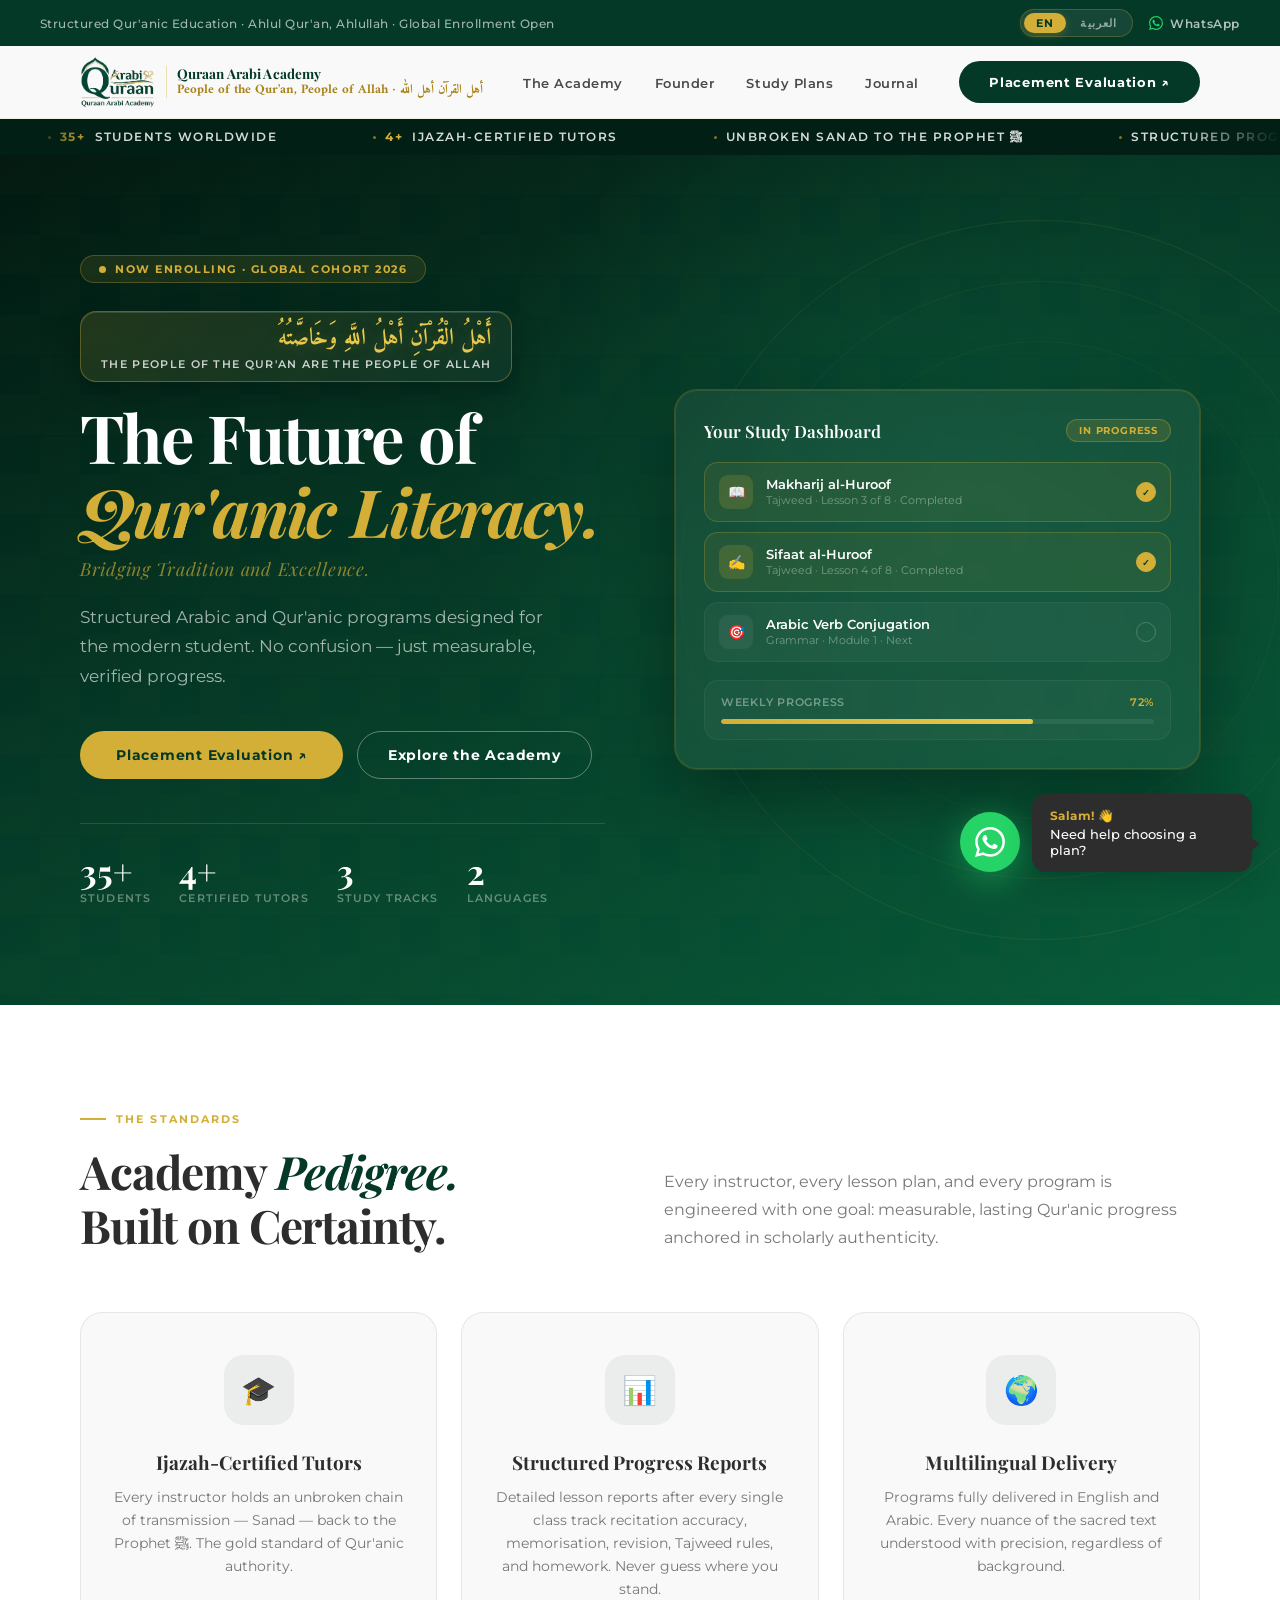
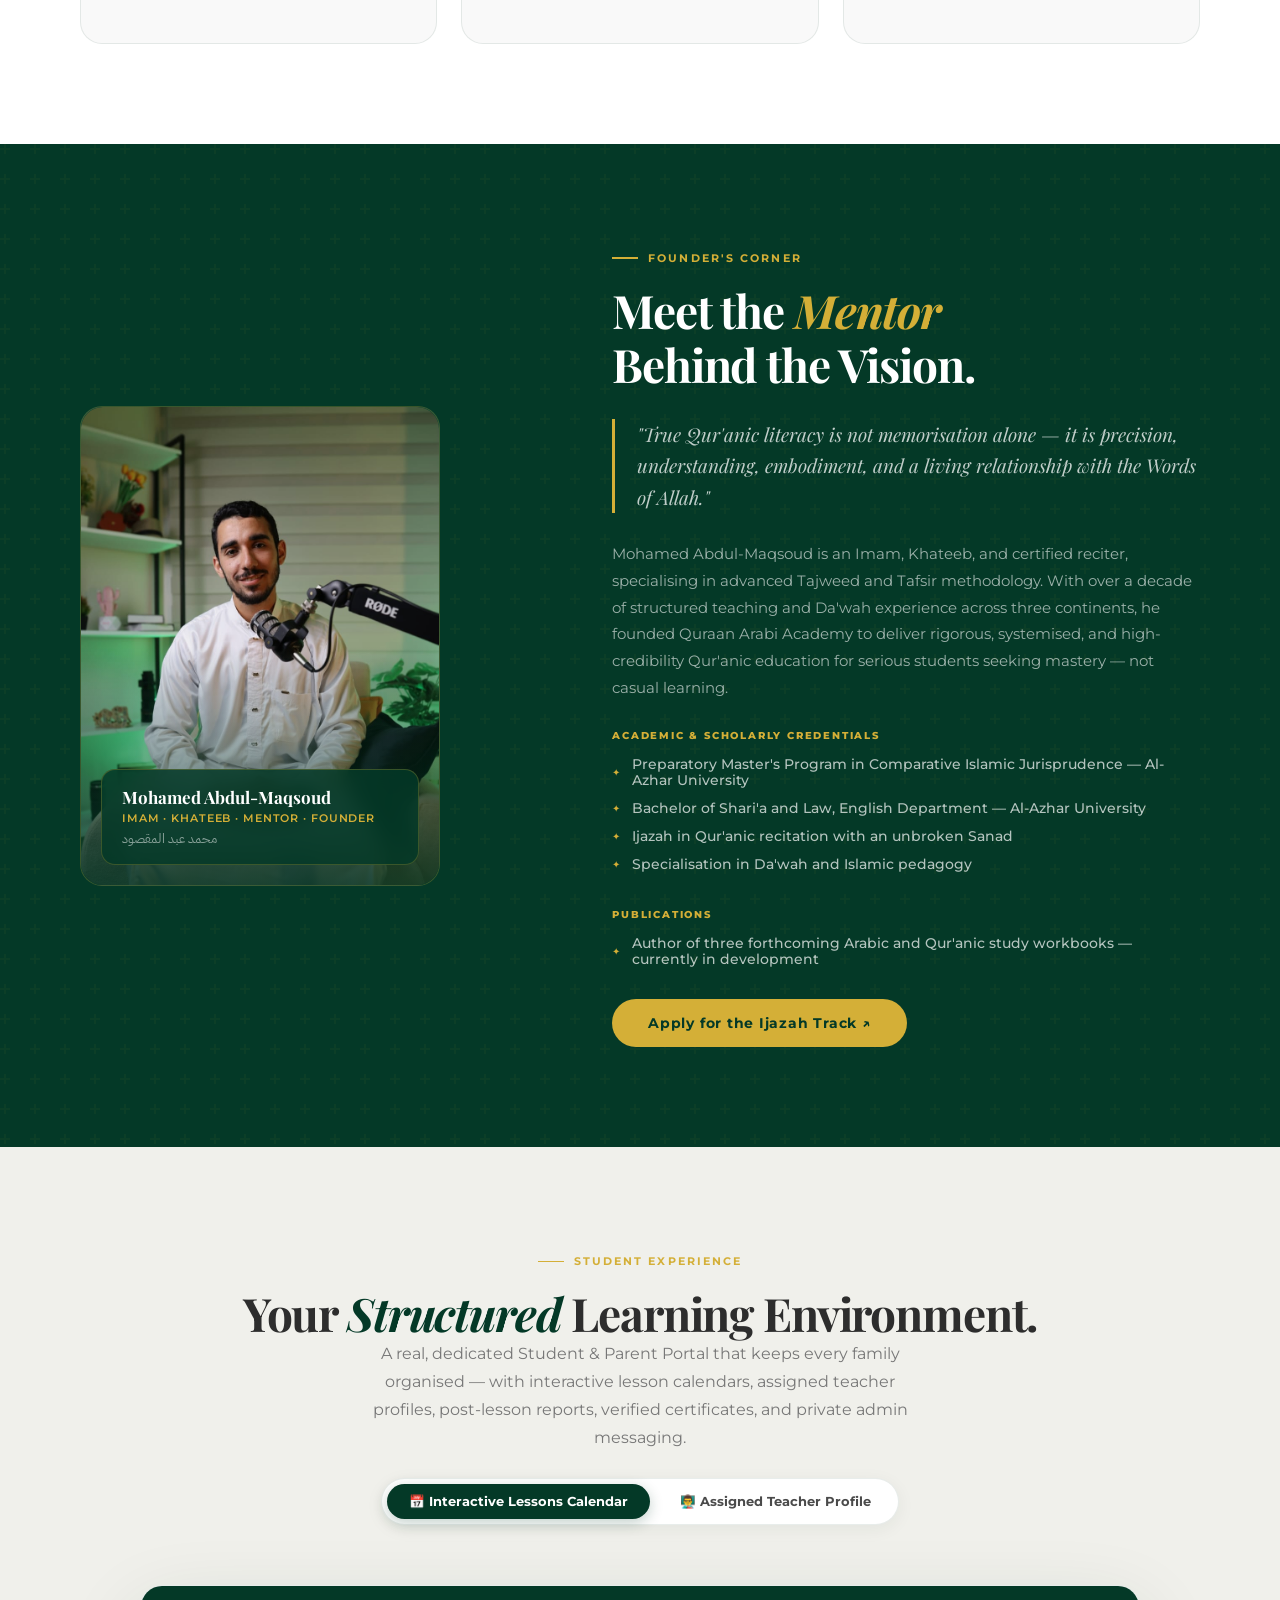
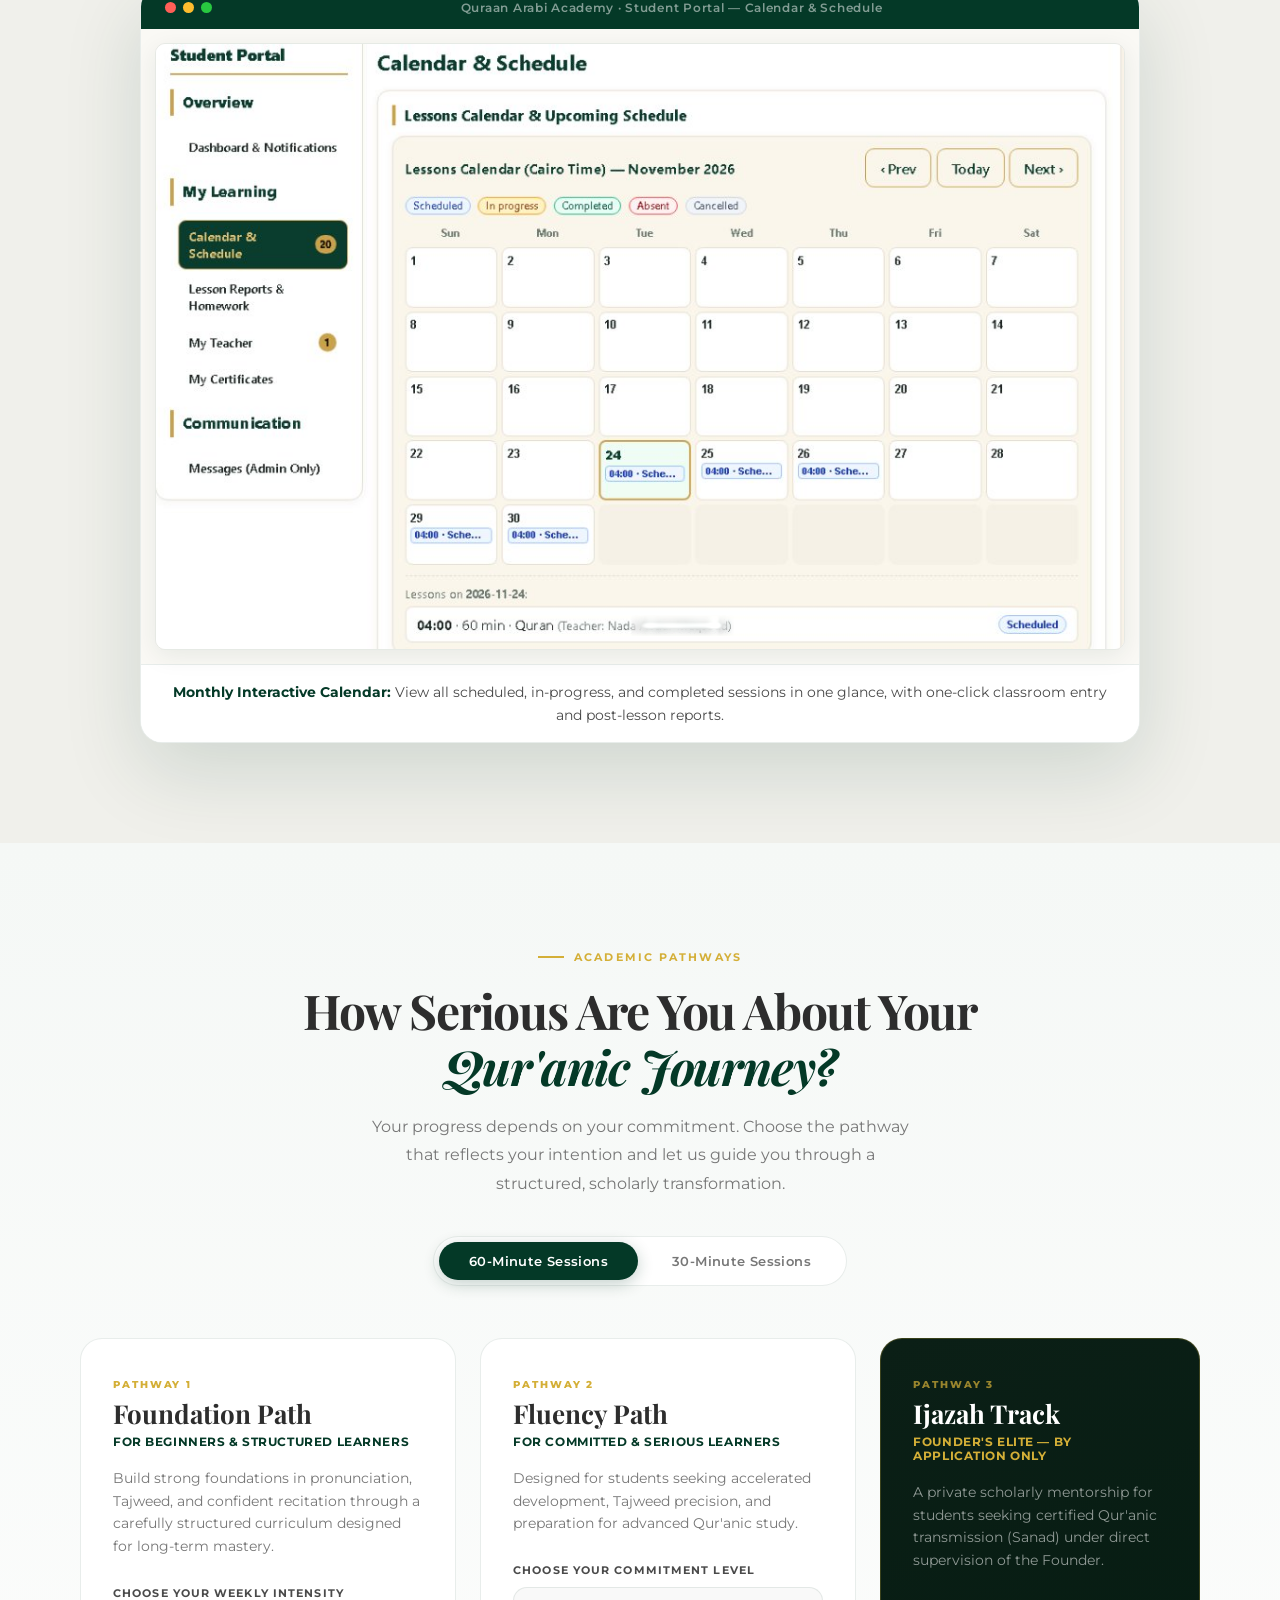
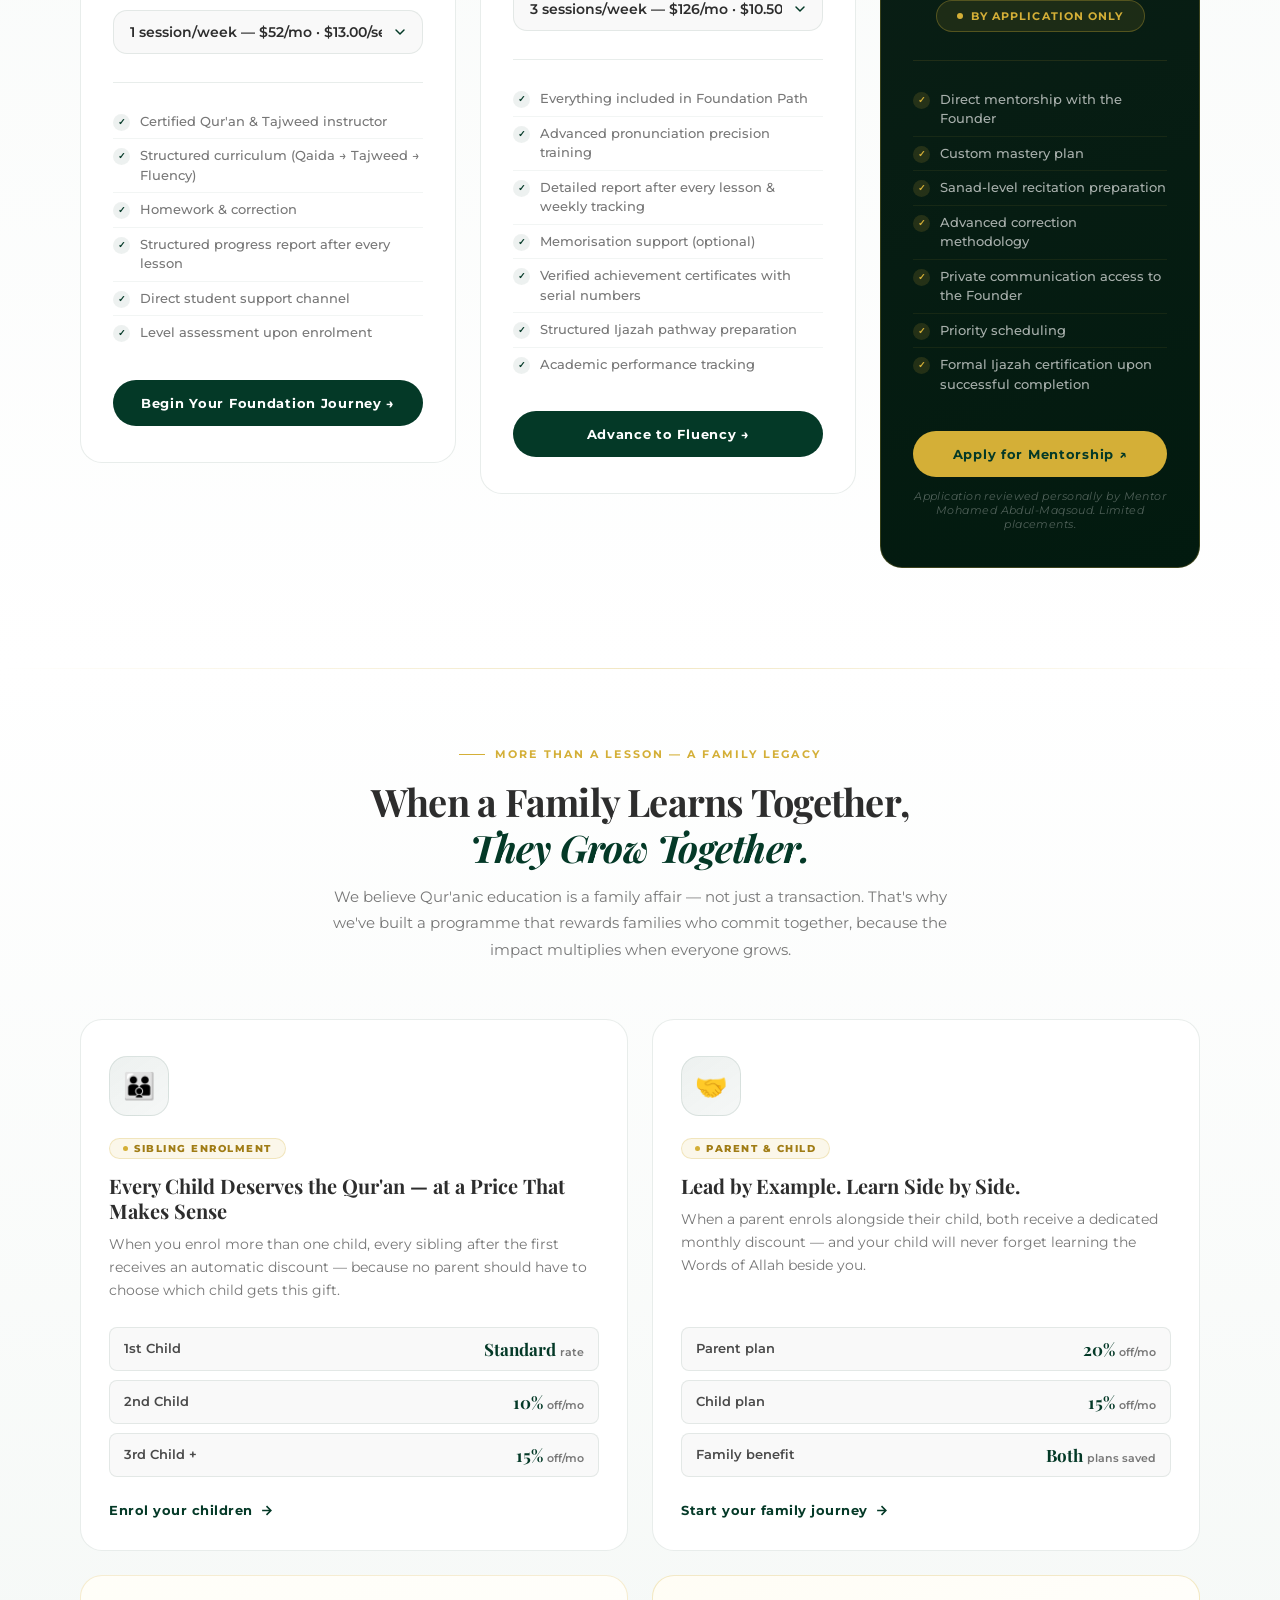
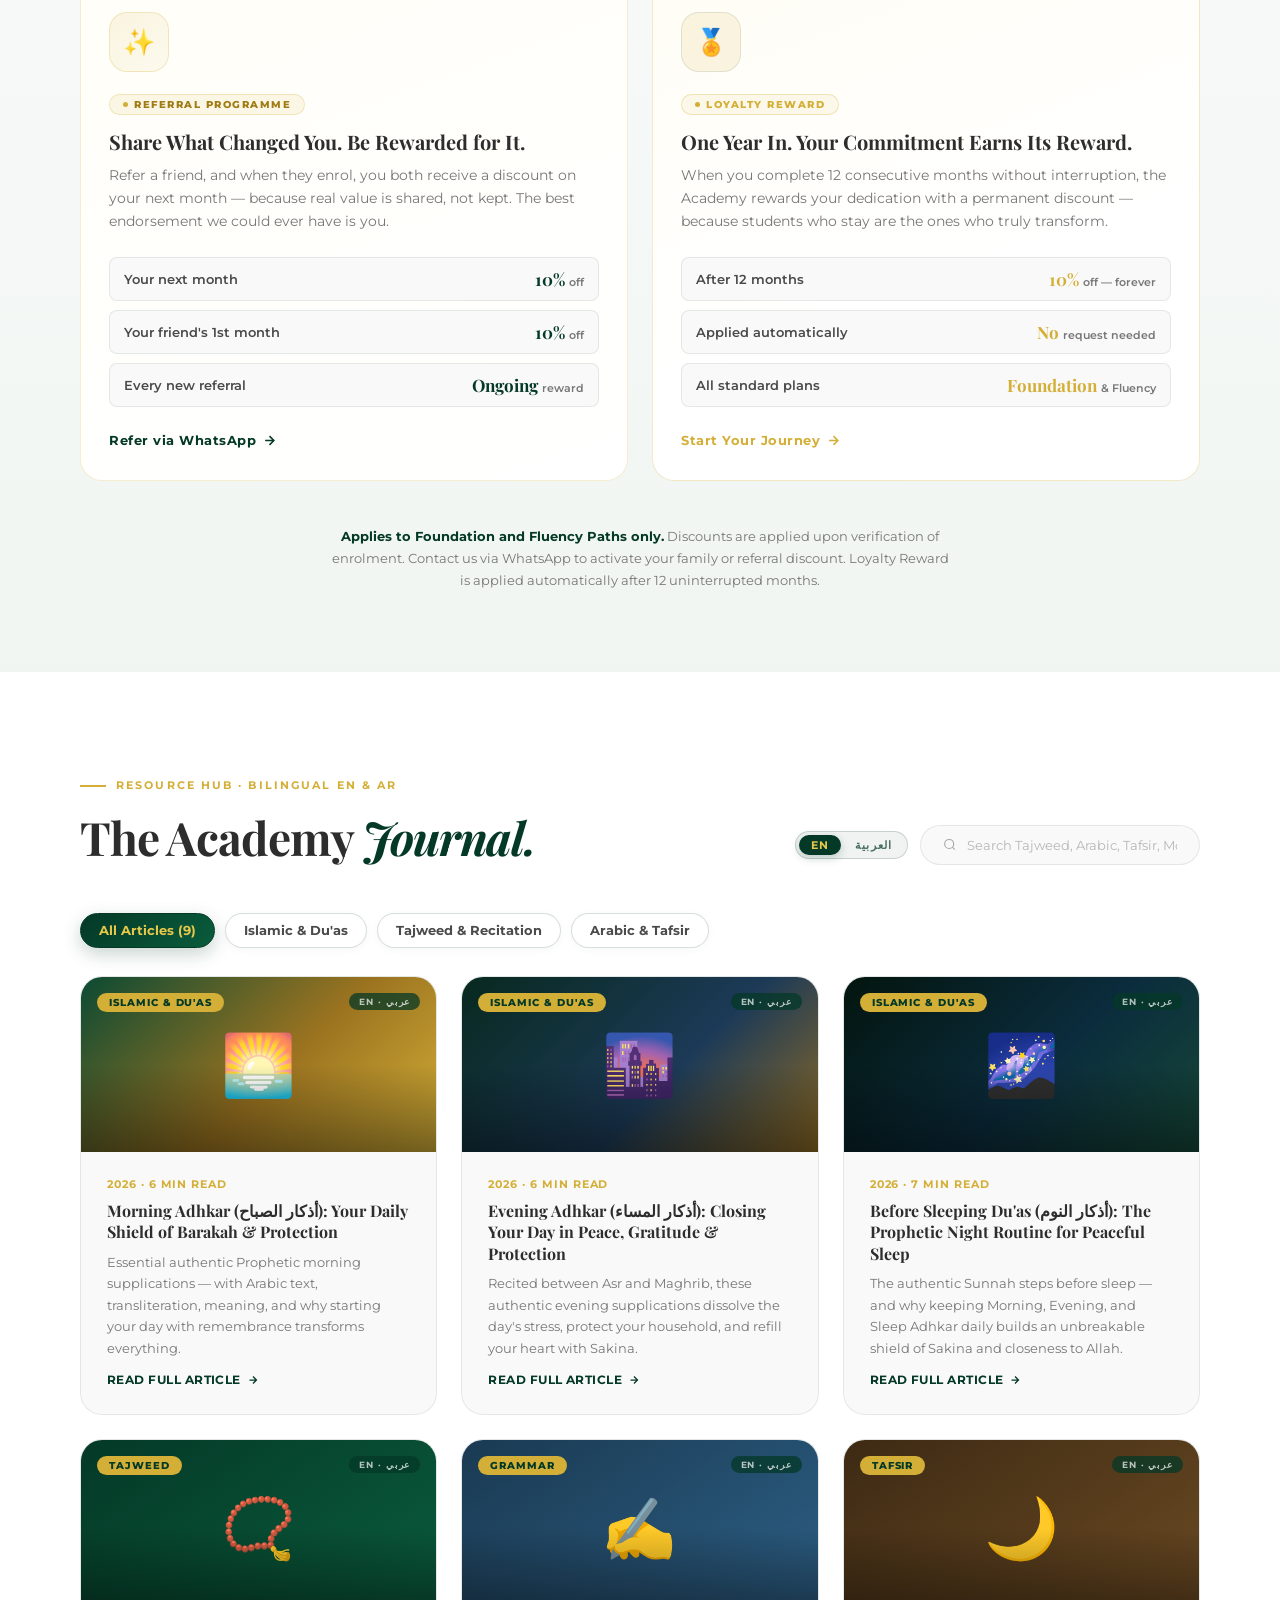
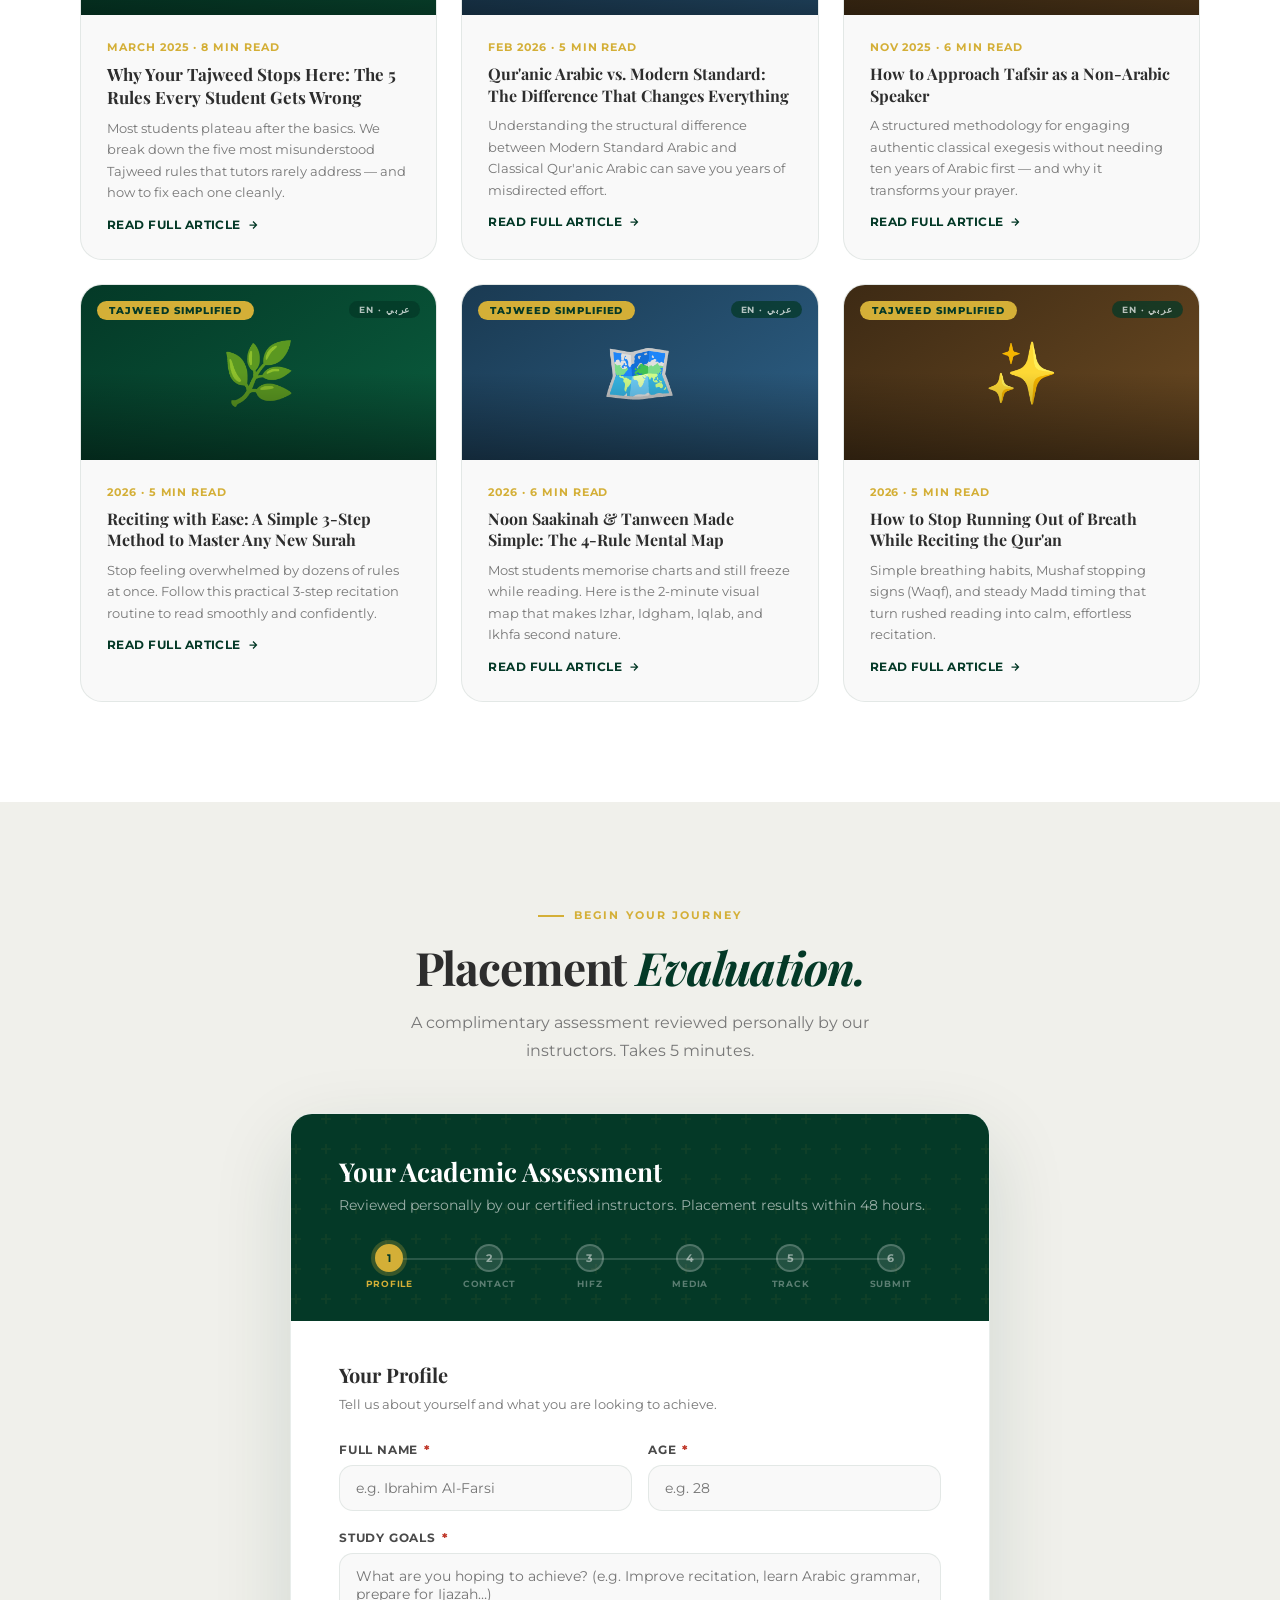
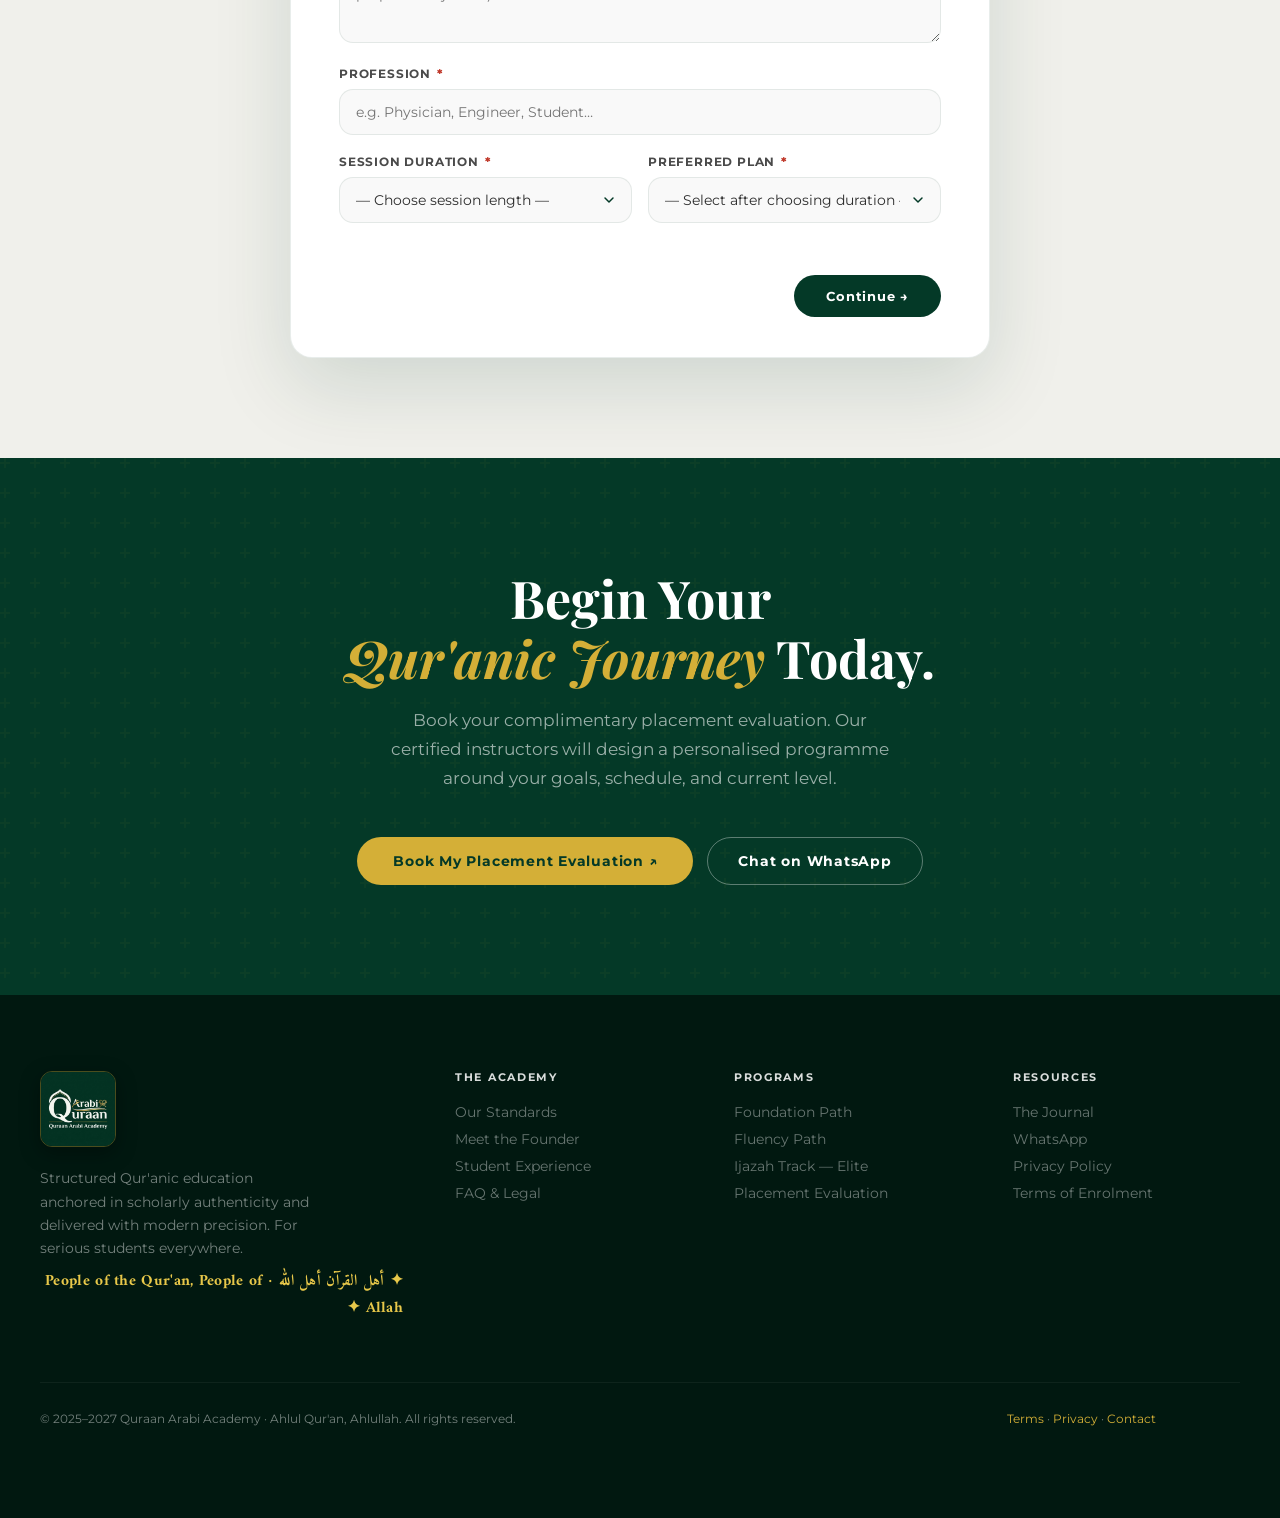
==== commit a9ed851a: "Add files via upload" ====
--- a/index.html
+++ b/index.html
@@ -14,7 +14,7 @@
 <meta property="og:image" content="assets/og-image-1200x630.png">
 <title>Quraan Arabi Academy — The Future of Qur'anic Literacy</title>
 <link rel="preconnect" href="https://fonts.googleapis.com">
-<link href="https://fonts.googleapis.com/css2?family=Playfair+Display:ital,wght@0,400;0,600;0,700;1,400;1,600&family=Montserrat:wght@300;400;500;600;700&family=IBM+Plex+Sans+Arabic:wght@300;400;500;600;700&display=swap" rel="stylesheet">
+<link href="https://fonts.googleapis.com/css2?family=Amiri:ital,wght@0,400;0,700;1,400&family=Playfair+Display:ital,wght@0,400;0,600;0,700;1,400;1,600&family=Montserrat:wght@300;400;500;600;700&family=IBM+Plex+Sans+Arabic:wght@300;400;500;600;700&display=swap" rel="stylesheet">
 <link rel="stylesheet" href="css/style.css">
 </head>
 <body>
@@ -22,9 +22,13 @@
 <!-- ══ TOP BAR ══ -->
 <div class="top-bar">
   <div class="top-bar-left">
-    <span>Structured Qur'anic Education · Global Enrollment Open</span>
+    <span data-i18n="top.banner">Structured Qur'anic Education · Ahlul Qur'an, Ahlullah · Global Enrollment Open</span>
   </div>
   <div class="top-bar-right">
+    <div class="lang-toggle" role="group" aria-label="Language switcher">
+      <button type="button" class="lang-btn active" data-lang="en" onclick="setLang('en')">EN</button>
+      <button type="button" class="lang-btn" data-lang="ar" onclick="setLang('ar')">العربية</button>
+    </div>
     <a href="https://wa.me/201557864122" class="wa-link" target="_blank" rel="noopener">
       <svg width="14" height="14" viewBox="0 0 24 24"><path d="M17.472 14.382c-.297-.149-1.758-.867-2.03-.967-.273-.099-.471-.148-.67.15-.197.297-.767.966-.94 1.164-.173.199-.347.223-.644.075-.297-.15-1.255-.463-2.39-1.475-.883-.788-1.48-1.761-1.653-2.059-.173-.297-.018-.458.13-.606.134-.133.298-.347.446-.52.149-.174.198-.298.298-.497.099-.198.05-.371-.025-.52-.075-.149-.669-1.612-.916-2.207-.242-.579-.487-.5-.669-.51-.173-.008-.371-.01-.57-.01-.198 0-.52.074-.792.372-.272.297-1.04 1.016-1.04 2.479 0 1.462 1.065 2.875 1.213 3.074.149.198 2.096 3.2 5.077 4.487.709.306 1.262.489 1.694.625.712.227 1.36.195 1.871.118.571-.085 1.758-.719 2.006-1.413.248-.694.248-1.289.173-1.413-.074-.124-.272-.198-.57-.347m-5.421 7.403h-.004a9.87 9.87 0 01-5.031-1.378l-.361-.214-3.741.982.998-3.648-.235-.374a9.86 9.86 0 01-1.51-5.26c.001-5.45 4.436-9.884 9.888-9.884 2.64 0 5.122 1.03 6.988 2.898a9.825 9.825 0 012.893 6.994c-.003 5.45-4.437 9.884-9.885 9.884m8.413-18.297A11.815 11.815 0 0012.05 0C5.495 0 .16 5.335.157 11.892c0 2.096.547 4.142 1.588 5.945L.057 24l6.305-1.654a11.882 11.882 0 005.683 1.448h.005c6.554 0 11.89-5.335 11.893-11.893a11.821 11.821 0 00-3.48-8.413Z"/></svg>
       WhatsApp
@@ -35,19 +39,23 @@
 <!-- ══ NAV ══ -->
 <nav id="mainNav">
   <div class="nav-inner">
-    <!-- OFFICIAL BRAND KIT LOGO -->
+    <!-- OFFICIAL BRAND KIT LOGO + SIGNATURE MOTTO -->
     <a href="#" class="logo" aria-label="Quraan Arabi Academy">
       <img src="assets/logo-light-transparent.png" alt="Quraan Arabi Academy" class="nav-logo-img">
+      <div class="logo-brand-stack">
+        <span class="logo-brand-title">Quraan Arabi Academy</span>
+        <span class="logo-motto" dir="rtl" data-i18n="nav.motto">أهل القرآن أهل الله</span>
+      </div>
     </a>
     <!-- DESKTOP LINKS -->
     <ul class="nav-links">
-      <li><a href="#pedigree">The Academy</a></li>
-      <li><a href="#founder">Founder</a></li>
-      <li><a href="#pricing">Study Plans</a></li>
-      <li><a href="#blog">Journal</a></li>
+      <li><a href="#pedigree" data-i18n="nav.academy">The Academy</a></li>
+      <li><a href="#founder" data-i18n="nav.founder">Founder</a></li>
+      <li><a href="#pricing" data-i18n="nav.plans">Study Plans</a></li>
+      <li><a href="#blog" data-i18n="nav.journal">Journal</a></li>
     </ul>
     <!-- DESKTOP CTA -->
-    <a href="#placement" class="btn btn-emerald nav-cta">Placement Evaluation ↗</a>
+    <a href="#placement" class="btn btn-emerald nav-cta" data-i18n="nav.cta">Placement Evaluation ↗</a>
     <!-- HAMBURGER (mobile only) -->
     <button class="hamburger" id="hamburger" onclick="toggleDrawer()" aria-label="Open menu">
       <span></span><span></span><span></span>
@@ -65,19 +73,26 @@
       </a>
       <button class="drawer-close" onclick="toggleDrawer()" aria-label="Close menu">✕</button>
     </div>
+    <div style="padding:12px 24px 0;display:flex;align-items:center;justify-content:space-between;gap:10px;">
+      <span style="font-family:'Amiri',serif;font-size:15px;font-weight:700;color:var(--emerald);" dir="rtl">أهل القرآن أهل الله</span>
+      <div class="lang-toggle lang-toggle-light" role="group" aria-label="Language switcher">
+        <button type="button" class="lang-btn active" data-lang="en" onclick="setLang('en')">EN</button>
+        <button type="button" class="lang-btn" data-lang="ar" onclick="setLang('ar')">عربي</button>
+      </div>
+    </div>
     <ul class="drawer-nav">
-      <li><a href="#pedigree"  onclick="toggleDrawer()"><div class="dn-icon">🕌</div>The Academy</a></li>
-      <li><a href="#founder"   onclick="toggleDrawer()"><div class="dn-icon">🎓</div>Meet the Founder</a></li>
-      <li><a href="#pricing"   onclick="toggleDrawer()"><div class="dn-icon">📘</div>Study Plans</a></li>
-      <li><a href="#blog"      onclick="toggleDrawer()"><div class="dn-icon">📝</div>The Journal</a></li>
-      <li><a href="legal.html" target="_blank" rel="noopener"><div class="dn-icon">📜</div>FAQ &amp; Legal Policies</a></li>
-      <li><a href="quraanic-transformation.html"><div class="dn-icon">✦</div>Ijazah Track</a></li>
+      <li><a href="#pedigree"  onclick="toggleDrawer()"><div class="dn-icon">🕌</div><span data-i18n="drawer.academy">The Academy</span></a></li>
+      <li><a href="#founder"   onclick="toggleDrawer()"><div class="dn-icon">🎓</div><span data-i18n="drawer.founder">Meet the Founder</span></a></li>
+      <li><a href="#pricing"   onclick="toggleDrawer()"><div class="dn-icon">📘</div><span data-i18n="drawer.plans">Study Plans</span></a></li>
+      <li><a href="#blog"      onclick="toggleDrawer()"><div class="dn-icon">📝</div><span data-i18n="drawer.journal">The Journal</span></a></li>
+      <li><a href="legal.html" target="_blank" rel="noopener"><div class="dn-icon">📜</div><span data-i18n="drawer.legal">FAQ &amp; Legal Policies</span></a></li>
+      <li><a href="quraanic-transformation.html"><div class="dn-icon">✦</div><span data-i18n="drawer.ijazah">Ijazah Track</span></a></li>
     </ul>
     <div class="drawer-footer">
-      <a href="#placement" class="drawer-cta" onclick="toggleDrawer()">Placement Evaluation ↗</a>
+      <a href="#placement" class="drawer-cta" onclick="toggleDrawer()" data-i18n="drawer.cta">Placement Evaluation ↗</a>
       <a href="https://wa.me/201557864122" class="drawer-wa" target="_blank">
         <svg width="16" height="16" viewBox="0 0 24 24" fill="#25D366"><path d="M17.472 14.382c-.297-.149-1.758-.867-2.03-.967-.273-.099-.471-.148-.67.15-.197.297-.767.966-.94 1.164-.173.199-.347.223-.644.075-.297-.15-1.255-.463-2.39-1.475-.883-.788-1.48-1.761-1.653-2.059-.173-.297-.018-.458.13-.606.134-.133.298-.347.446-.52.149-.174.198-.298.298-.497.099-.198.05-.371-.025-.52-.075-.149-.669-1.612-.916-2.207-.242-.579-.487-.5-.669-.51-.173-.008-.371-.01-.57-.01-.198 0-.52.074-.792.372-.272.297-1.04 1.016-1.04 2.479 0 1.462 1.065 2.875 1.213 3.074.149.198 2.096 3.2 5.077 4.487.709.306 1.262.489 1.694.625.712.227 1.36.195 1.871.118.571-.085 1.758-.719 2.006-1.413.248-.694.248-1.289.173-1.413-.074-.124-.272-.198-.57-.347m-5.421 7.403h-.004a9.87 9.87 0 01-5.031-1.378l-.361-.214-3.741.982.998-3.648-.235-.374a9.86 9.86 0 01-1.51-5.26c.001-5.45 4.436-9.884 9.888-9.884 2.64 0 5.122 1.03 6.988 2.898a9.825 9.825 0 012.893 6.994c-.003 5.45-4.437 9.884-9.885 9.884m8.413-18.297A11.815 11.815 0 0012.05 0C5.495 0 .16 5.335.157 11.892c0 2.096.547 4.142 1.588 5.945L.057 24l6.305-1.654a11.882 11.882 0 005.683 1.448h.005c6.554 0 11.89-5.335 11.893-11.893a11.821 11.821 0 00-3.48-8.413Z"/></svg>
-        Contact on WhatsApp
+        <span data-i18n="drawer.wa">Contact on WhatsApp</span>
       </a>
     </div>
   </div>
@@ -113,39 +128,43 @@
       <div>
         <div class="hero-badge">
           <div class="pulse-dot"></div>
-          Now Enrolling · Global Cohort 2026
-        </div>
-        <h1>The Future of<br><em>Qur'anic Literacy.</em></h1>
-        <div class="hero-bridge">Bridging Tradition and Excellence.</div>
-        <p>Structured Arabic and Qur'anic programs designed for the modern student. No confusion — just measurable, verified progress.</p>
+          <span data-i18n="hero.badge">Now Enrolling · Global Cohort 2026</span>
+        </div>
+        <div class="hero-motto-crest">
+          <span class="hmc-ar" dir="rtl" data-i18n="hero.motto_ar">أَهْلُ الْقُرْآنِ أَهْلُ اللَّهِ وَخَاصَّتُهُ</span>
+          <span class="hmc-en" data-i18n="hero.motto_en">The People of the Qur'an Are the People of Allah</span>
+        </div>
+        <h1 data-i18n-html="hero.title">The Future of<br><em>Qur'anic Literacy.</em></h1>
+        <div class="hero-bridge" data-i18n="hero.bridge">Bridging Tradition and Excellence.</div>
+        <p data-i18n="hero.desc">Structured Arabic and Qur'anic programs designed for the modern student. No confusion — just measurable, verified progress.</p>
         <div class="hero-ctas">
-          <a href="#placement" class="btn btn-gold">Placement Evaluation ↗</a>
-          <a href="#pedigree" class="btn btn-ghost">Explore the Academy</a>
+          <a href="#placement" class="btn btn-gold" data-i18n="hero.cta1">Placement Evaluation ↗</a>
+          <a href="#pedigree" class="btn btn-ghost" data-i18n="hero.cta2">Explore the Academy</a>
         </div>
         <div class="hero-stats">
           <div>
             <div class="hero-stat-n">35+</div>
-            <div class="hero-stat-l">Students</div>
+            <div class="hero-stat-l" data-i18n="hero.stat1">Students</div>
           </div>
           <div>
             <div class="hero-stat-n">4+</div>
-            <div class="hero-stat-l">Certified Tutors</div>
+            <div class="hero-stat-l" data-i18n="hero.stat2">Certified Tutors</div>
           </div>
           <div>
             <div class="hero-stat-n">3</div>
-            <div class="hero-stat-l">Study Tracks</div>
+            <div class="hero-stat-l" data-i18n="hero.stat3">Study Tracks</div>
           </div>
           <div>
             <div class="hero-stat-n">2</div>
-            <div class="hero-stat-l">Languages</div>
+            <div class="hero-stat-l" data-i18n="hero.stat4">Languages</div>
           </div>
         </div>
       </div>
       <div>
         <div class="hero-card">
           <div class="hcard-head">
-            <div class="hcard-title">Your Study Dashboard</div>
-            <div class="hcard-badge">In Progress</div>
+            <div class="hcard-title" data-i18n="hero.card_title">Your Study Dashboard</div>
+            <div class="hcard-badge" data-i18n="hero.card_badge">In Progress</div>
           </div>
           <div class="lesson-list">
             <div class="lesson-row done">
@@ -175,7 +194,7 @@
           </div>
           <div class="prog-wrap">
             <div class="prog-labels">
-              <span>Weekly Progress</span>
+              <span data-i18n="hero.card_prog">Weekly Progress</span>
               <span>72%</span>
             </div>
             <div class="prog-bar"><div class="prog-fill"></div></div>
@@ -192,26 +211,26 @@
   <div class="container">
     <div class="pedigree-header">
       <div>
-        <div class="eyebrow reveal">The Standards</div>
-        <h2 class="section-title reveal">Academy <em>Pedigree.</em><br>Built on Certainty.</h2>
-      </div>
-      <p class="section-sub reveal d1">Every instructor, every lesson plan, and every program is engineered with one goal: measurable, lasting Qur'anic progress anchored in scholarly authenticity.</p>
+        <div class="eyebrow reveal" data-i18n="ped.eye">The Standards</div>
+        <h2 class="section-title reveal" data-i18n-html="ped.title">Academy <em>Pedigree.</em><br>Built on Certainty.</h2>
+      </div>
+      <p class="section-sub reveal d1" data-i18n="ped.sub">Every instructor, every lesson plan, and every program is engineered with one goal: measurable, lasting Qur'anic progress anchored in scholarly authenticity.</p>
     </div>
     <div class="pedigree-grid">
       <div class="ped-card reveal">
         <div class="ped-icon">🎓</div>
-        <h3>Ijazah-Certified Tutors</h3>
-        <p>Every instructor holds an unbroken chain of transmission — Sanad — back to the Prophet ﷺ. The gold standard of Qur'anic authority.</p>
+        <h3 data-i18n="ped.c1_t">Ijazah-Certified Tutors</h3>
+        <p data-i18n="ped.c1_p">Every instructor holds an unbroken chain of transmission — Sanad — back to the Prophet ﷺ. The gold standard of Qur'anic authority.</p>
       </div>
       <div class="ped-card reveal d1">
         <div class="ped-icon">📊</div>
-        <h3>Structured Progress Reports</h3>
-        <p>Detailed lesson reports after every single class track recitation accuracy, memorisation, revision, Tajweed rules, and homework. Never guess where you stand.</p>
+        <h3 data-i18n="ped.c2_t">Structured Progress Reports</h3>
+        <p data-i18n="ped.c2_p">Detailed lesson reports after every single class track recitation accuracy, memorisation, revision, Tajweed rules, and homework. Never guess where you stand.</p>
       </div>
       <div class="ped-card reveal d2">
         <div class="ped-icon">🌍</div>
-        <h3>Multilingual Delivery</h3>
-        <p>Programs fully delivered in English and Arabic. Every nuance of the sacred text understood with precision, regardless of background.</p>
+        <h3 data-i18n="ped.c3_t">Multilingual Delivery</h3>
+        <p data-i18n="ped.c3_p">Programs fully delivered in English and Arabic. Every nuance of the sacred text understood with precision, regardless of background.</p>
       </div>
     </div>
   </div>
@@ -233,17 +252,17 @@
         </div>
       </div>
       <div class="founder-content">
-        <div class="eyebrow reveal">Founder's Corner</div>
-        <h2 class="section-title reveal">Meet the <em>Mentor</em> <br>Behind the Vision.</h2>
-        <div class="founder-quote reveal d1">
+        <div class="eyebrow reveal" data-i18n="founder.eye">Founder's Corner</div>
+        <h2 class="section-title reveal" data-i18n-html="founder.title">Meet the <em>Mentor</em> <br>Behind the Vision.</h2>
+        <div class="founder-quote reveal d1" data-i18n="founder.quote">
           "True Qur'anic literacy is not memorisation alone — it is precision, understanding, embodiment, and a living relationship with the Words of Allah."
         </div>
-        <p class="founder-bio reveal d2">
+        <p class="founder-bio reveal d2" data-i18n="founder.bio">
           Mohamed Abdul-Maqsoud is an Imam, Khateeb, and certified reciter, specialising in advanced Tajweed and Tafsir methodology. With over a decade of structured teaching and Da'wah experience across three continents, he founded Quraan Arabi Academy to deliver rigorous, systemised, and high-credibility Qur'anic education for serious students seeking mastery — not casual learning.
         </p>
 
         <div style="margin-bottom:6px;" class="reveal d2">
-          <div style="font-size:10px;font-weight:800;letter-spacing:0.18em;text-transform:uppercase;color:var(--gold);margin-bottom:14px;">Academic &amp; Scholarly Credentials</div>
+          <div style="font-size:10px;font-weight:800;letter-spacing:0.18em;text-transform:uppercase;color:var(--gold);margin-bottom:14px;" data-i18n="founder.cred_h">Academic &amp; Scholarly Credentials</div>
           <div class="credentials-list">
             <div class="cred-item">Preparatory Master's Program in Comparative Islamic Jurisprudence — Al-Azhar University</div>
             <div class="cred-item">Bachelor of Shari'a and Law, English Department — Al-Azhar University</div>
@@ -253,14 +272,14 @@
         </div>
 
         <div style="margin-bottom:32px;" class="reveal d3">
-          <div style="font-size:10px;font-weight:800;letter-spacing:0.18em;text-transform:uppercase;color:var(--gold);margin-bottom:14px;">Publications</div>
-          <div class="cred-item">
+          <div style="font-size:10px;font-weight:800;letter-spacing:0.18em;text-transform:uppercase;color:var(--gold);margin-bottom:14px;" data-i18n="founder.pub_h">Publications</div>
+          <div class="cred-item" data-i18n="founder.pub_p">
             Author of three forthcoming Arabic and Qur'anic study workbooks — currently in development
           </div>
         </div>
 
         <div class="reveal d3">
-          <a href="quraanic-transformation.html" class="btn btn-gold">Apply for the Ijazah Track ↗</a>
+          <a href="quraanic-transformation.html" class="btn btn-gold" data-i18n="founder.cta">Apply for the Ijazah Track ↗</a>
         </div>
       </div>
     </div>
@@ -272,12 +291,12 @@
 <section class="dashboard" id="dashboard">
   <div class="container">
     <div class="dash-header reveal">
-      <div class="eyebrow" style="justify-content:center;">Student Experience</div>
-      <h2 class="section-title" style="text-align:center;">Your <em>Structured</em> Learning Environment.</h2>
-      <p class="section-sub">A real, dedicated Student &amp; Parent Portal that keeps every family organised — with interactive lesson calendars, assigned teacher profiles, post-lesson reports, verified certificates, and private admin messaging.</p>
+      <div class="eyebrow" style="justify-content:center;" data-i18n="dash.eye">Student Experience</div>
+      <h2 class="section-title" style="text-align:center;" data-i18n-html="dash.title">Your <em>Structured</em> Learning Environment.</h2>
+      <p class="section-sub" data-i18n="dash.sub">A real, dedicated Student &amp; Parent Portal that keeps every family organised — with interactive lesson calendars, assigned teacher profiles, post-lesson reports, verified certificates, and private admin messaging.</p>
       <div class="portal-tab-bar" role="tablist" aria-label="Student Portal Views">
-        <button type="button" class="portal-tab-btn active" onclick="switchPortalShot('calendar', this)">📅 Interactive Lessons Calendar</button>
-        <button type="button" class="portal-tab-btn" onclick="switchPortalShot('teacher', this)">👨‍🏫 Assigned Teacher Profile</button>
+        <button type="button" class="portal-tab-btn active" onclick="switchPortalShot('calendar', this)" data-i18n="dash.tab1">📅 Interactive Lessons Calendar</button>
+        <button type="button" class="portal-tab-btn" onclick="switchPortalShot('teacher', this)" data-i18n="dash.tab2">👨‍🏫 Assigned Teacher Profile</button>
       </div>
     </div>
     <div class="dash-mockup reveal">
@@ -307,14 +326,14 @@
 
     <!-- Emotional headline block -->
     <div class="prog-hero-headline reveal">
-      <div class="eyebrow" style="justify-content:center;">Academic Pathways</div>
-      <h2>How Serious Are You About Your<br><em>Qur'anic Journey?</em></h2>
-      <p>Your progress depends on your commitment. Choose the pathway that reflects your intention and let us guide you through a structured, scholarly transformation.</p>
+      <div class="eyebrow" style="justify-content:center;" data-i18n="pricing.eye">Academic Pathways</div>
+      <h2 data-i18n-html="pricing.title">How Serious Are You About Your<br><em>Qur'anic Journey?</em></h2>
+      <p data-i18n="pricing.sub">Your progress depends on your commitment. Choose the pathway that reflects your intention and let us guide you through a structured, scholarly transformation.</p>
       <!-- Session toggle -->
       <div style="display:flex;justify-content:center;">
         <div class="toggle-wrap">
-          <button class="tog-btn active" onclick="setPricing('60',this)">60-Minute Sessions</button>
-          <button class="tog-btn" onclick="setPricing('30',this)">30-Minute Sessions</button>
+          <button class="tog-btn active" onclick="setPricing('60',this)" data-i18n="pricing.t60">60-Minute Sessions</button>
+          <button class="tog-btn" onclick="setPricing('30',this)" data-i18n="pricing.t30">30-Minute Sessions</button>
         </div>
       </div>
     </div>
@@ -324,12 +343,12 @@
 
       <!-- ── PATHWAY 1: Foundation ── -->
       <div class="pathway-card reveal">
-        <div class="path-num">Pathway 1</div>
-        <div class="path-name">Foundation Path</div>
-        <div class="path-sub">For Beginners &amp; Structured Learners</div>
-        <div class="path-desc">Build strong foundations in pronunciation, Tajweed, and confident recitation through a carefully structured curriculum designed for long-term mastery.</div>
-
-        <div class="intensity-label">Choose your weekly intensity</div>
+        <div class="path-num" data-i18n="pricing.p1_num">Pathway 1</div>
+        <div class="path-name" data-i18n="pricing.p1_name">Foundation Path</div>
+        <div class="path-sub" data-i18n="pricing.p1_sub">For Beginners &amp; Structured Learners</div>
+        <div class="path-desc" data-i18n="pricing.p1_desc">Build strong foundations in pronunciation, Tajweed, and confident recitation through a carefully structured curriculum designed for long-term mastery.</div>
+
+        <div class="intensity-label" data-i18n="pricing.p1_int">Choose your weekly intensity</div>
         <!-- 60-min options (shown by default) -->
         <select class="path-select" data-path="1" data-session="60">
           <option value="foundation-60-1">1 session/week — $52/mo · $13.00/session</option>
@@ -350,19 +369,19 @@
           <li><span class="chk">✓</span>Direct student support channel</li>
           <li><span class="chk">✓</span>Level assessment upon enrolment</li>
         </ul>
-        <button type="button" class="path-cta em" onclick="selectPathwayAndScroll(1)">
+        <button type="button" class="path-cta em" onclick="selectPathwayAndScroll(1)" data-i18n="pricing.p1_cta">
           Begin Your Foundation Journey →
         </button>
       </div>
 
       <!-- ── PATHWAY 2: Fluency ── -->
       <div class="pathway-card reveal d1">
-        <div class="path-num">Pathway 2</div>
-        <div class="path-name">Fluency Path</div>
-        <div class="path-sub">For Committed &amp; Serious Learners</div>
-        <div class="path-desc">Designed for students seeking accelerated development, Tajweed precision, and preparation for advanced Qur'anic study.</div>
-
-        <div class="intensity-label">Choose your commitment level</div>
+        <div class="path-num" data-i18n="pricing.p2_num">Pathway 2</div>
+        <div class="path-name" data-i18n="pricing.p2_name">Fluency Path</div>
+        <div class="path-sub" data-i18n="pricing.p2_sub">For Committed &amp; Serious Learners</div>
+        <div class="path-desc" data-i18n="pricing.p2_desc">Designed for students seeking accelerated development, Tajweed precision, and preparation for advanced Qur'anic study.</div>
+
+        <div class="intensity-label" data-i18n="pricing.p2_int">Choose your commitment level</div>
         <!-- 60-min options -->
         <select class="path-select" data-path="2" data-session="60">
           <option value="fluency-60-3">3 sessions/week — $126/mo · $10.50/session</option>
@@ -386,22 +405,22 @@
           <li><span class="chk">✓</span>Structured Ijazah pathway preparation</li>
           <li><span class="chk">✓</span>Academic performance tracking</li>
         </ul>
-        <button type="button" class="path-cta em" onclick="selectPathwayAndScroll(2)">
+        <button type="button" class="path-cta em" onclick="selectPathwayAndScroll(2)" data-i18n="pricing.p2_cta">
           Advance to Fluency →
         </button>
       </div>
 
       <!-- ── PATHWAY 3: Ijazah (Elite) ── -->
       <div class="pathway-card elite-card reveal d2">
-        <div class="path-num">Pathway 3</div>
-        <div class="path-name">Ijazah Track</div>
-        <div class="path-sub">Founder's Elite — By Application Only</div>
-        <div class="path-desc">A private scholarly mentorship for students seeking certified Qur'anic transmission (Sanad) under direct supervision of the Founder.</div>
+        <div class="path-num" data-i18n="pricing.p3_num">Pathway 3</div>
+        <div class="path-name" data-i18n="pricing.p3_name">Ijazah Track</div>
+        <div class="path-sub" data-i18n="pricing.p3_sub">Founder's Elite — By Application Only</div>
+        <div class="path-desc" data-i18n="pricing.p3_desc">A private scholarly mentorship for students seeking certified Qur'anic transmission (Sanad) under direct supervision of the Founder.</div>
 
         <div class="by-application">
           <div class="by-app-badge">
             <div class="dot"></div>
-            By Application Only
+            <span data-i18n="pricing.p3_badge">By Application Only</span>
           </div>
         </div>
 
@@ -415,10 +434,10 @@
           <li><span class="chk">✓</span>Priority scheduling</li>
           <li><span class="chk">✓</span>Formal Ijazah certification upon successful completion</li>
         </ul>
-        <a href="quraanic-transformation.html" class="path-cta gd" onclick="window.location.href='quraanic-transformation.html';return false;">
+        <a href="quraanic-transformation.html" class="path-cta gd" onclick="window.location.href='quraanic-transformation.html';return false;" data-i18n="pricing.p3_cta">
           Apply for Mentorship ↗
         </a>
-        <div class="elite-note">Application reviewed personally by Mentor Mohamed Abdul-Maqsoud. Limited placements.</div>
+        <div class="elite-note" data-i18n="pricing.p3_note">Application reviewed personally by Mentor Mohamed Abdul-Maqsoud. Limited placements.</div>
       </div>
 
     </div>
@@ -431,9 +450,9 @@
   <div class="container">
 
     <div class="discounts-head reveal">
-      <div class="eyebrow">More Than a Lesson — A Family Legacy</div>
-      <h2>When a Family Learns Together,<br><em>They Grow Together.</em></h2>
-      <p>We believe Qur'anic education is a family affair — not just a transaction. That's why we've built a programme that rewards families who commit together, because the impact multiplies when everyone grows.</p>
+      <div class="eyebrow" data-i18n="disc.eye">More Than a Lesson — A Family Legacy</div>
+      <h2 data-i18n-html="disc.title">When a Family Learns Together,<br><em>They Grow Together.</em></h2>
+      <p data-i18n="disc.sub">We believe Qur'anic education is a family affair — not just a transaction. That's why we've built a programme that rewards families who commit together, because the impact multiplies when everyone grows.</p>
     </div>
 
     <div class="discounts-grid">
@@ -544,7 +563,7 @@
 
     </div>
 
-    <p class="discounts-note reveal">
+    <p class="discounts-note reveal" data-i18n-html="disc.note">
       <strong>Applies to Foundation and Fluency Paths only.</strong> Discounts are applied upon verification of enrolment. Contact us via WhatsApp to activate your family or referral discount. Loyalty Reward is applied automatically after 12 uninterrupted months.
     </p>
 
@@ -560,119 +579,198 @@
   <div class="container">
     <div class="blog-head reveal">
       <div>
-        <div class="eyebrow">Resource Hub</div>
-        <h2 class="section-title">The Academy <em>Journal.</em></h2>
-      </div>
-      <div class="search-bar">
-        <svg width="15" height="15" fill="none" stroke="currentColor" stroke-width="2" viewBox="0 0 24 24" opacity=".4"><circle cx="11" cy="11" r="8"/><line x1="21" y1="21" x2="16.65" y2="16.65"/></svg>
-        <input id="blogSearch" type="text" placeholder="Search articles, topics…" oninput="filterBlog(this.value)" aria-label="Search journal articles">
-      </div>
-    </div>
+        <div class="eyebrow" data-i18n="blog.eye">Resource Hub · Bilingual EN &amp; AR</div>
+        <h2 class="section-title" data-i18n-html="blog.title">The Academy <em>Journal.</em></h2>
+      </div>
+      <div class="journal-controls">
+        <div class="lang-toggle lang-toggle-light" role="group" aria-label="Journal language switcher">
+          <button type="button" class="lang-btn active" data-lang="en" onclick="setLang('en')">EN</button>
+          <button type="button" class="lang-btn" data-lang="ar" onclick="setLang('ar')">العربية</button>
+        </div>
+        <div class="search-bar">
+          <svg width="15" height="15" fill="none" stroke="currentColor" stroke-width="2" viewBox="0 0 24 24" opacity=".4"><circle cx="11" cy="11" r="8"/><line x1="21" y1="21" x2="16.65" y2="16.65"/></svg>
+          <input id="blogSearch" type="text" placeholder="Search Tajweed, Arabic, Tafsir, Morning/Evening/Sleep Du'as…" data-i18n-placeholder="blog.search" oninput="filterBlog()" aria-label="Search journal articles">
+        </div>
+      </div>
+    </div>
+
+    <div class="journal-filters reveal" role="tablist" aria-label="Filter journal articles by topic">
+      <button type="button" class="jf-btn active" data-cat="all" onclick="filterBlogCategory('all', this)" data-i18n="blog.f_all">All Articles (9)</button>
+      <button type="button" class="jf-btn" data-cat="adhkar" onclick="filterBlogCategory('adhkar', this)" data-i18n="blog.f_adhkar">Islamic &amp; Du'as</button>
+      <button type="button" class="jf-btn" data-cat="tajweed" onclick="filterBlogCategory('tajweed', this)" data-i18n="blog.f_tajweed">Tajweed &amp; Recitation</button>
+      <button type="button" class="jf-btn" data-cat="arabic" onclick="filterBlogCategory('arabic', this)" data-i18n="blog.f_arabic">Arabic &amp; Tafsir</button>
+    </div>
+
     <div class="blog-grid" id="blogGrid">
-      <div class="blog-feat reveal" data-search="tajweed rules makharij sifaat madd ghunnah recitation" onclick="openArticle('tajweed-5-rules')" style="cursor:pointer;" role="button" tabindex="0">
+      <!-- 1. Morning Adhkar -->
+      <div class="blog-card reveal" data-article-id="morning-adhkar-guide" data-category="adhkar" data-search="morning adhkar dua islamic sabah protection barakah ayat al-kursi istighfar أذكار الصباح دعاء إسلاميات" onclick="openArticle('morning-adhkar-guide')" style="cursor:pointer;" role="button" tabindex="0">
+        <div class="blog-img">
+          <div class="blog-img-inner bi-4">🌅</div>
+          <div class="blog-overlay"></div>
+          <div class="blog-tag">Islamic &amp; Du'as</div>
+          <div class="blog-lang">EN · عربي</div>
+        </div>
+        <div class="blog-body">
+          <div class="blog-meta">2026 · 6 min read</div>
+          <h3>Morning Adhkar (أذكار الصباح): Your Daily Shield of Barakah &amp; Protection</h3>
+          <p>Essential authentic Prophetic morning supplications — with Arabic text, transliteration, meaning, and why starting your day with remembrance transforms everything.</p>
+          <div class="blog-read-more"><span class="brm-label">Read full article</span> <svg width="12" height="12" fill="none" stroke="currentColor" stroke-width="2.5" viewBox="0 0 24 24"><path d="M5 12h14M12 5l7 7-7 7"/></svg></div>
+        </div>
+      </div>
+
+      <!-- 2. Evening Adhkar -->
+      <div class="blog-card reveal d1" data-article-id="evening-adhkar-guide" data-category="adhkar" data-search="evening adhkar dua islamic masa protection peace sakina gratitude أذكار المساء دعاء سكينة" onclick="openArticle('evening-adhkar-guide')" style="cursor:pointer;" role="button" tabindex="0">
+        <div class="blog-img">
+          <div class="blog-img-inner bi-5">🌆</div>
+          <div class="blog-overlay"></div>
+          <div class="blog-tag">Islamic &amp; Du'as</div>
+          <div class="blog-lang">EN · عربي</div>
+        </div>
+        <div class="blog-body">
+          <div class="blog-meta">2026 · 6 min read</div>
+          <h3>Evening Adhkar (أذكار المساء): Closing Your Day in Peace, Gratitude &amp; Protection</h3>
+          <p>Recited between Asr and Maghrib, these authentic evening supplications dissolve the day's stress, protect your household, and refill your heart with Sakina.</p>
+          <div class="blog-read-more"><span class="brm-label">Read full article</span> <svg width="12" height="12" fill="none" stroke="currentColor" stroke-width="2.5" viewBox="0 0 24 24"><path d="M5 12h14M12 5l7 7-7 7"/></svg></div>
+        </div>
+      </div>
+
+      <!-- 3. Before Sleeping Du'as -->
+      <div class="blog-card reveal d2" data-article-id="sleep-duas-prophetic-night" data-category="adhkar" data-search="sleep sleeping bed night dua adhkar prophetic routine protection baqarah tasbih أذكار النوم قبل النوم" onclick="openArticle('sleep-duas-prophetic-night')" style="cursor:pointer;" role="button" tabindex="0">
+        <div class="blog-img">
+          <div class="blog-img-inner bi-6">🌌</div>
+          <div class="blog-overlay"></div>
+          <div class="blog-tag">Islamic &amp; Du'as</div>
+          <div class="blog-lang">EN · عربي</div>
+        </div>
+        <div class="blog-body">
+          <div class="blog-meta">2026 · 7 min read</div>
+          <h3>Before Sleeping Du'as (أذكار النوم): The Prophetic Night Routine for Peaceful Sleep</h3>
+          <p>The authentic Sunnah steps before sleep — and why keeping Morning, Evening, and Sleep Adhkar daily builds an unbreakable shield of Sakina and closeness to Allah.</p>
+          <div class="blog-read-more"><span class="brm-label">Read full article</span> <svg width="12" height="12" fill="none" stroke="currentColor" stroke-width="2.5" viewBox="0 0 24 24"><path d="M5 12h14M12 5l7 7-7 7"/></svg></div>
+        </div>
+      </div>
+
+      <!-- 4. Tajweed 5 Rules -->
+      <div class="blog-feat reveal" data-article-id="tajweed-5-rules" data-category="tajweed" data-search="tajweed rules makharij sifaat madd ghunnah recitation تجويد مخارج صفات مدود غنة" onclick="openArticle('tajweed-5-rules')" style="cursor:pointer;" role="button" tabindex="0">
         <div class="blog-img">
           <div class="blog-img-inner bi-1">📿</div>
           <div class="blog-overlay"></div>
           <div class="blog-tag">Tajweed</div>
-          <div class="blog-lang">EN · AR</div>
+          <div class="blog-lang">EN · عربي</div>
         </div>
         <div class="blog-body">
           <div class="blog-meta">March 2025 · 8 min read</div>
           <h3>Why Your Tajweed Stops Here: The 5 Rules Every Student Gets Wrong</h3>
-          <p>Most students plateau after the basics. We break down the five most misunderstood Tajweed rules that tutors rarely address — and the precise method to correct each one within 30 days of focused practice.</p>
-          <div class="blog-read-more">Read full article <svg width="12" height="12" fill="none" stroke="currentColor" stroke-width="2.5" viewBox="0 0 24 24"><path d="M5 12h14M12 5l7 7-7 7"/></svg></div>
-        </div>
-      </div>
-      <div class="blog-card reveal d1" data-search="grammar arabic quranic modern standard fusha nahw" onclick="openArticle('quranic-arabic-vs-msa')" style="cursor:pointer;" role="button" tabindex="0">
+          <p>Most students plateau after the basics. We break down the five most misunderstood Tajweed rules that tutors rarely address — and how to fix each one cleanly.</p>
+          <div class="blog-read-more"><span class="brm-label">Read full article</span> <svg width="12" height="12" fill="none" stroke="currentColor" stroke-width="2.5" viewBox="0 0 24 24"><path d="M5 12h14M12 5l7 7-7 7"/></svg></div>
+        </div>
+      </div>
+
+      <!-- 5. Qur'anic Arabic vs MSA -->
+      <div class="blog-card reveal d1" data-article-id="quranic-arabic-vs-msa" data-category="arabic" data-search="grammar arabic quranic modern standard fusha nahw نحو عربية قرآنية فصحى" onclick="openArticle('quranic-arabic-vs-msa')" style="cursor:pointer;" role="button" tabindex="0">
         <div class="blog-img">
           <div class="blog-img-inner bi-2">✍️</div>
           <div class="blog-overlay"></div>
           <div class="blog-tag">Grammar</div>
-          <div class="blog-lang">EN</div>
+          <div class="blog-lang">EN · عربي</div>
         </div>
         <div class="blog-body">
           <div class="blog-meta">Feb 2026 · 5 min read</div>
           <h3>Qur'anic Arabic vs. Modern Standard: The Difference That Changes Everything</h3>
-          <p>Understanding this distinction could cut your learning timeline significantly.</p>
-          <div class="blog-read-more">Read full article <svg width="12" height="12" fill="none" stroke="currentColor" stroke-width="2.5" viewBox="0 0 24 24"><path d="M5 12h14M12 5l7 7-7 7"/></svg></div>
-        </div>
-      </div>
-      <div class="blog-card reveal d2" data-search="tafsir exegesis reflection understanding non-arabic speakers" onclick="openArticle('tafsir-approach')" style="cursor:pointer;" role="button" tabindex="0">
+          <p>Understanding the structural difference between Modern Standard Arabic and Classical Qur'anic Arabic can save you years of misdirected effort.</p>
+          <div class="blog-read-more"><span class="brm-label">Read full article</span> <svg width="12" height="12" fill="none" stroke="currentColor" stroke-width="2.5" viewBox="0 0 24 24"><path d="M5 12h14M12 5l7 7-7 7"/></svg></div>
+        </div>
+      </div>
+
+      <!-- 6. Tafsir Approach -->
+      <div class="blog-card reveal d2" data-article-id="tafsir-approach" data-category="arabic" data-search="tafsir exegesis reflection understanding non-arabic speakers تفسير تدبر فهم القرآن" onclick="openArticle('tafsir-approach')" style="cursor:pointer;" role="button" tabindex="0">
         <div class="blog-img">
           <div class="blog-img-inner bi-3">🌙</div>
           <div class="blog-overlay"></div>
           <div class="blog-tag">Tafsir</div>
-          <div class="blog-lang">AR · EN</div>
+          <div class="blog-lang">EN · عربي</div>
         </div>
         <div class="blog-body">
           <div class="blog-meta">Nov 2025 · 6 min read</div>
           <h3>How to Approach Tafsir as a Non-Arabic Speaker</h3>
-          <p>A structured methodology for engaging classical exegesis without full fluency — and why it works.</p>
-          <div class="blog-read-more">Read full article <svg width="12" height="12" fill="none" stroke="currentColor" stroke-width="2.5" viewBox="0 0 24 24"><path d="M5 12h14M12 5l7 7-7 7"/></svg></div>
-        </div>
-      </div>
-      <div class="blog-card reveal" data-search="tajweed simplified easy recitation 3-step method surah practice beginner" onclick="openArticle('tajweed-simplified-3-steps')" style="cursor:pointer;" role="button" tabindex="0">
+          <p>A structured methodology for engaging authentic classical exegesis without needing ten years of Arabic first — and why it transforms your prayer.</p>
+          <div class="blog-read-more"><span class="brm-label">Read full article</span> <svg width="12" height="12" fill="none" stroke="currentColor" stroke-width="2.5" viewBox="0 0 24 24"><path d="M5 12h14M12 5l7 7-7 7"/></svg></div>
+        </div>
+      </div>
+
+      <!-- 7. Tajweed Simplified 3 Steps -->
+      <div class="blog-card reveal" data-article-id="tajweed-simplified-3-steps" data-category="tajweed" data-search="tajweed simplified easy recitation 3-step method surah practice beginner تيسير التجويد تلاوة سهلة" onclick="openArticle('tajweed-simplified-3-steps')" style="cursor:pointer;" role="button" tabindex="0">
         <div class="blog-img">
           <div class="blog-img-inner bi-1">🌿</div>
           <div class="blog-overlay"></div>
           <div class="blog-tag">Tajweed Simplified</div>
-          <div class="blog-lang">EN · AR</div>
+          <div class="blog-lang">EN · عربي</div>
         </div>
         <div class="blog-body">
           <div class="blog-meta">2026 · 5 min read</div>
           <h3>Reciting with Ease: A Simple 3-Step Method to Master Any New Surah</h3>
           <p>Stop feeling overwhelmed by dozens of rules at once. Follow this practical 3-step recitation routine to read smoothly and confidently.</p>
-          <div class="blog-read-more">Read full article <svg width="12" height="12" fill="none" stroke="currentColor" stroke-width="2.5" viewBox="0 0 24 24"><path d="M5 12h14M12 5l7 7-7 7"/></svg></div>
-        </div>
-      </div>
-      <div class="blog-card reveal d1" data-search="tajweed simplified noon saakinah tanween izhar idgham iqlab ikhfa easy map" onclick="openArticle('noon-saakinah-easy-map')" style="cursor:pointer;" role="button" tabindex="0">
+          <div class="blog-read-more"><span class="brm-label">Read full article</span> <svg width="12" height="12" fill="none" stroke="currentColor" stroke-width="2.5" viewBox="0 0 24 24"><path d="M5 12h14M12 5l7 7-7 7"/></svg></div>
+        </div>
+      </div>
+
+      <!-- 8. Noon Saakinah Map -->
+      <div class="blog-card reveal d1" data-article-id="noon-saakinah-easy-map" data-category="tajweed" data-search="tajweed simplified noon saakinah tanween izhar idgham iqlab ikhfa easy map نون ساكنة تنوين إظهار إدغام إقلاب إخفاء" onclick="openArticle('noon-saakinah-easy-map')" style="cursor:pointer;" role="button" tabindex="0">
         <div class="blog-img">
           <div class="blog-img-inner bi-2">🗺️</div>
           <div class="blog-overlay"></div>
           <div class="blog-tag">Tajweed Simplified</div>
-          <div class="blog-lang">EN · AR</div>
+          <div class="blog-lang">EN · عربي</div>
         </div>
         <div class="blog-body">
           <div class="blog-meta">2026 · 6 min read</div>
           <h3>Noon Saakinah &amp; Tanween Made Simple: The 4-Rule Mental Map</h3>
           <p>Most students memorise charts and still freeze while reading. Here is the 2-minute visual map that makes Izhar, Idgham, Iqlab, and Ikhfa second nature.</p>
-          <div class="blog-read-more">Read full article <svg width="12" height="12" fill="none" stroke="currentColor" stroke-width="2.5" viewBox="0 0 24 24"><path d="M5 12h14M12 5l7 7-7 7"/></svg></div>
-        </div>
-      </div>
-      <div class="blog-card reveal d2" data-search="tajweed simplified breath breathing waqf stopping madd rhythm smooth recitation" onclick="openArticle('smooth-madd-breath')" style="cursor:pointer;" role="button" tabindex="0">
+          <div class="blog-read-more"><span class="brm-label">Read full article</span> <svg width="12" height="12" fill="none" stroke="currentColor" stroke-width="2.5" viewBox="0 0 24 24"><path d="M5 12h14M12 5l7 7-7 7"/></svg></div>
+        </div>
+      </div>
+
+      <!-- 9. Smooth Madd & Breath -->
+      <div class="blog-card reveal d2" data-article-id="smooth-madd-breath" data-category="tajweed" data-search="tajweed simplified breath breathing waqf stopping madd rhythm smooth recitation نفس وقف مدود تلاوة" onclick="openArticle('smooth-madd-breath')" style="cursor:pointer;" role="button" tabindex="0">
         <div class="blog-img">
           <div class="blog-img-inner bi-3">✨</div>
           <div class="blog-overlay"></div>
           <div class="blog-tag">Tajweed Simplified</div>
-          <div class="blog-lang">EN · AR</div>
+          <div class="blog-lang">EN · عربي</div>
         </div>
         <div class="blog-body">
           <div class="blog-meta">2026 · 5 min read</div>
           <h3>How to Stop Running Out of Breath While Reciting the Qur'an</h3>
           <p>Simple breathing habits, Mushaf stopping signs (Waqf), and steady Madd timing that turn rushed reading into calm, effortless recitation.</p>
-          <div class="blog-read-more">Read full article <svg width="12" height="12" fill="none" stroke="currentColor" stroke-width="2.5" viewBox="0 0 24 24"><path d="M5 12h14M12 5l7 7-7 7"/></svg></div>
-        </div>
-      </div>
-    </div>
-    <p id="blogEmpty" style="display:none;text-align:center;color:var(--charcoal-lite);margin-top:24px;font-size:14px;">No journal articles match your search. Try "Tajweed", "Grammar", or "Tafsir".</p>
+          <div class="blog-read-more"><span class="brm-label">Read full article</span> <svg width="12" height="12" fill="none" stroke="currentColor" stroke-width="2.5" viewBox="0 0 24 24"><path d="M5 12h14M12 5l7 7-7 7"/></svg></div>
+        </div>
+      </div>
+    </div>
+    <p id="blogEmpty" style="display:none;text-align:center;color:var(--charcoal-lite);margin-top:24px;font-size:14px;" data-i18n="blog.empty">No journal articles match your search. Try "Tajweed", "Adhkar", "Morning", or "Sleep".</p>
   </div>
 </section>
 
 <!-- ══ JOURNAL ARTICLE READER MODAL ══ -->
 <div class="article-modal" id="articleModal" role="dialog" aria-modal="true" aria-labelledby="amTitle" onclick="if(event.target===this) closeArticleModal()">
-  <div class="article-modal-card">
+  <div class="article-modal-card" id="amCard">
     <div class="article-modal-head">
       <div>
         <span class="article-modal-tag" id="amTag">Tajweed</span>
         <span class="article-modal-meta" id="amMeta"></span>
       </div>
-      <button type="button" class="article-modal-close" onclick="closeArticleModal()" aria-label="Close article">✕</button>
+      <div style="display:flex;align-items:center;gap:8px;">
+        <div class="lang-toggle lang-toggle-light" role="group" aria-label="Article language switcher">
+          <button type="button" class="lang-btn active" data-lang="en" onclick="setLang('en')">EN</button>
+          <button type="button" class="lang-btn" data-lang="ar" onclick="setLang('ar')">عربي</button>
+        </div>
+        <button type="button" class="article-modal-close" onclick="closeArticleModal()" aria-label="Close article">✕</button>
+      </div>
     </div>
     <h2 class="article-modal-title" id="amTitle"></h2>
     <div class="article-modal-body" id="amBody"></div>
     <div class="article-modal-foot">
-      <a href="#placement" class="btn btn-emerald" onclick="closeArticleModal()">Book Placement Evaluation ↗</a>
-      <a id="amWaLink" href="https://wa.me/201557864122" target="_blank" rel="noopener" class="btn btn-gold">Discuss on WhatsApp</a>
+      <a href="#placement" class="btn btn-emerald" onclick="closeArticleModal()" data-i18n="modal.book">Book Placement Evaluation ↗</a>
+      <a id="amWaLink" href="https://wa.me/201557864122" target="_blank" rel="noopener" class="btn btn-gold" data-i18n="modal.wa">Discuss on WhatsApp</a>
     </div>
   </div>
 </div>
@@ -682,15 +780,15 @@
 <section class="placement" id="placement">
   <div class="container">
     <div style="text-align:center;margin-bottom:48px;" class="reveal">
-      <div class="eyebrow" style="justify-content:center;">Begin Your Journey</div>
-      <h2 class="section-title">Placement <em>Evaluation.</em></h2>
-      <p class="section-sub" style="margin:14px auto 0;text-align:center;">A complimentary assessment reviewed personally by our instructors. Takes 5 minutes.</p>
+      <div class="eyebrow" style="justify-content:center;" data-i18n="place.eye">Begin Your Journey</div>
+      <h2 class="section-title" data-i18n-html="place.title">Placement <em>Evaluation.</em></h2>
+      <p class="section-sub" style="margin:14px auto 0;text-align:center;" data-i18n="place.sub">A complimentary assessment reviewed personally by our instructors. Takes 5 minutes.</p>
     </div>
     <div class="placement-wrap reveal">
       <div class="form-head">
         <div class="form-head-inner">
-          <div class="form-title">Your Academic Assessment</div>
-          <div class="form-subtitle">Reviewed personally by our certified instructors. Placement results within 48 hours.</div>
+          <div class="form-title" data-i18n="place.form_t">Your Academic Assessment</div>
+          <div class="form-subtitle" data-i18n="place.form_s">Reviewed personally by our certified instructors. Placement results within 48 hours.</div>
           <div class="progress-track" id="stepTrack">
             <div class="prog-step active" data-step="1">
               <div class="step-circle">1</div>
@@ -923,7 +1021,7 @@
               <input
                 id="f_referral_code"
                 type="text"
-                placeholder="e.g. AHMED2024"
+                placeholder="e.g. QAA-K7M4P2"
                 maxlength="30"
                 autocomplete="off"
                 oninput="onReferralInput(this)"
@@ -1082,11 +1180,11 @@
 
 <!-- ══ CTA BANNER ══ -->
 <section class="cta-banner">
-  <h2 reveal>Begin Your<br><em>Qur'anic Journey</em> Today.</h2>
-  <p reveal>Book your complimentary placement evaluation. Our certified instructors will design a personalised programme around your goals, schedule, and current level.</p>
-  <div class="cta-btns" reveal>
-    <a href="#placement" class="btn btn-gold">Book My Placement Evaluation ↗</a>
-    <a href="https://wa.me/201557864122" class="btn btn-ghost" target="_blank">Chat on WhatsApp</a>
+  <h2 class="reveal" data-i18n-html="cta.title">Begin Your<br><em>Qur'anic Journey</em> Today.</h2>
+  <p class="reveal" data-i18n="cta.sub">Book your complimentary placement evaluation. Our certified instructors will design a personalised programme around your goals, schedule, and current level.</p>
+  <div class="cta-btns reveal">
+    <a href="#placement" class="btn btn-gold" data-i18n="cta.b1">Book My Placement Evaluation ↗</a>
+    <a href="https://wa.me/201557864122" class="btn btn-ghost" target="_blank" data-i18n="cta.b2">Chat on WhatsApp</a>
   </div>
 </section>
 
@@ -1099,23 +1197,25 @@
         <a href="#" class="logo footer-logo-link" aria-label="Quraan Arabi Academy">
           <img src="assets/logo-dark.png" alt="Quraan Arabi Academy" class="footer-logo-img">
         </a>
-        <p>Structured Qur'anic education anchored in scholarly authenticity and delivered with modern precision. For serious students everywhere.</p>
+        <p data-i18n="foot.desc">Structured Qur'anic education anchored in scholarly authenticity and delivered with modern precision. For serious students everywhere.</p>
+        <div class="footer-motto" dir="rtl" data-i18n="foot.motto">✦ أهل القرآن أهل الله · People of the Qur'an, People of Allah ✦</div>
+      </div>
       <div class="footer-col">
-        <h4>The Academy</h4>
+        <h4 data-i18n="foot.col1">The Academy</h4>
         <a href="#pedigree">Our Standards</a>
         <a href="#founder">Meet the Founder</a>
         <a href="#dashboard">Student Experience</a>
         <a href="legal.html" target="_blank" rel="noopener">FAQ &amp; Legal</a>
       </div>
       <div class="footer-col">
-        <h4>Programs</h4>
+        <h4 data-i18n="foot.col2">Programs</h4>
         <a href="#pricing">Foundation Path</a>
         <a href="#pricing">Fluency Path</a>
         <a href="quraanic-transformation.html">Ijazah Track — Elite</a>
         <a href="#placement">Placement Evaluation</a>
       </div>
       <div class="footer-col">
-        <h4>Resources</h4>
+        <h4 data-i18n="foot.col3">Resources</h4>
         <a href="#blog">The Journal</a>
         <a href="https://wa.me/201557864122" target="_blank" rel="noopener">WhatsApp</a>
         <a href="legal.html#privacy" target="_blank" rel="noopener">Privacy Policy</a>
@@ -1123,7 +1223,7 @@
       </div>
     </div>
     <div class="footer-bottom">
-      <span>© 2025-2027 Quraan Arabi Academy. All rights reserved.</span>
+      <span data-i18n="foot.copy">© 2025–2027 Quraan Arabi Academy · Ahlul Qur'an, Ahlullah. All rights reserved.</span>
       <span><a href="legal.html#terms" target="_blank">Terms</a> · <a href="legal.html#privacy" target="_blank">Privacy</a> · <a href="https://wa.me/201557864122" target="_blank">Contact</a></span>
     </div>
   </div>
@@ -1143,9 +1243,10 @@
 
 
 <!-- ══════════════════════════════════════════════════════════
-     SUPABASE PUBLIC CLIENT — Admissions Pipeline & Private Storage
+     SUPABASE PUBLIC CLIENT + BILINGUAL JOURNAL ENGINE + MAIN LOGIC
 ════════════════════════════════════════════════════════════ -->
 <script src="js/supabase-init.js"></script>
+<script src="js/journal-i18n.js"></script>
 <script src="js/main.js"></script>
 
 </body>
--- a/css/style.css
+++ b/css/style.css
@@ -1909,3 +1909,240 @@
     padding-right: 0;
   }
 }
+
+/* ═══════════════════════════════════════════════════════════════════════════
+   PREMIUM MODERN POLISH · SIGNATURE MOTTO · BILINGUAL JOURNAL · DU'A BOXES
+═══════════════════════════════════════════════════════════════════════════ */
+
+/* Navbar Signature Brand Stack */
+.logo-brand-stack {
+  display: flex;
+  flex-direction: column;
+  line-height: 1.18;
+  padding-left: 10px;
+  border-left: 1px solid rgba(212, 175, 55, 0.35);
+}
+html[dir="rtl"] .logo-brand-stack {
+  padding-left: 0;
+  padding-right: 10px;
+  border-left: none;
+  border-right: 1px solid rgba(212, 175, 55, 0.35);
+}
+.logo-brand-title {
+  font-family: 'Playfair Display', serif;
+  font-size: 13.5px;
+  font-weight: 700;
+  color: var(--emerald);
+  letter-spacing: 0.01em;
+  white-space: nowrap;
+}
+.logo-motto {
+  font-family: 'Amiri', 'IBM Plex Sans Arabic', serif;
+  font-size: 13px;
+  font-weight: 700;
+  color: #a88318;
+  letter-spacing: 0;
+  white-space: nowrap;
+}
+@media (max-width: 1060px) {
+  .logo-brand-title { display: none; }
+}
+@media (max-width: 520px) {
+  .logo-brand-stack { display: none; }
+}
+
+/* Royal Hero Motto Crest */
+.hero-motto-crest {
+  display: inline-flex;
+  flex-direction: column;
+  gap: 2px;
+  margin-bottom: 18px;
+  padding: 10px 20px;
+  border-radius: 16px;
+  background: linear-gradient(135deg, rgba(212, 175, 55, 0.14) 0%, rgba(255, 255, 255, 0.04) 100%);
+  border: 1px solid rgba(212, 175, 55, 0.38);
+  backdrop-filter: blur(10px);
+  box-shadow: 0 10px 28px rgba(0, 0, 0, 0.22), inset 0 1px 0 rgba(255, 255, 255, 0.12);
+}
+.hmc-ar {
+  font-family: 'Amiri', 'IBM Plex Sans Arabic', serif;
+  font-size: clamp(18px, 2.2vw, 23px);
+  font-weight: 700;
+  color: var(--gold-light);
+  line-height: 1.45;
+  text-shadow: 0 2px 14px rgba(212, 175, 55, 0.25);
+}
+.hmc-en {
+  font-size: 11px;
+  font-weight: 600;
+  letter-spacing: 0.12em;
+  text-transform: uppercase;
+  color: rgba(255, 255, 255, 0.78);
+}
+
+/* Footer Signature Motto */
+.footer-motto {
+  margin-top: 8px;
+  font-family: 'Amiri', 'IBM Plex Sans Arabic', serif;
+  font-size: 15.5px;
+  font-weight: 700;
+  color: var(--gold-light);
+  letter-spacing: 0.02em;
+}
+
+/* Light-surface Language Toggle (Journal / Mobile Drawer / Modal) */
+.lang-toggle-light {
+  background: rgba(4, 57, 39, 0.06);
+  border: 1px solid rgba(4, 57, 39, 0.18);
+}
+.lang-toggle-light .lang-btn {
+  color: var(--emerald);
+  opacity: 0.72;
+}
+.lang-toggle-light .lang-btn.active {
+  background: var(--emerald);
+  color: var(--gold-light);
+  opacity: 1;
+  box-shadow: 0 3px 10px rgba(4, 57, 39, 0.22);
+}
+
+/* Journal Controls & Category Filter Pills */
+.journal-controls {
+  display: flex;
+  align-items: center;
+  gap: 12px;
+  flex-wrap: wrap;
+}
+.journal-filters {
+  display: flex;
+  flex-wrap: wrap;
+  gap: 10px;
+  margin-bottom: 28px;
+}
+.jf-btn {
+  border: 1px solid rgba(4, 57, 39, 0.16);
+  background: var(--white);
+  color: var(--charcoal-mid);
+  font-size: 12.5px;
+  font-weight: 700;
+  padding: 9px 18px;
+  border-radius: 999px;
+  transition: var(--t);
+  box-shadow: 0 2px 8px rgba(4, 57, 39, 0.04);
+}
+.jf-btn:hover {
+  border-color: var(--gold);
+  color: var(--emerald);
+  transform: translateY(-1px);
+}
+.jf-btn.active {
+  background: linear-gradient(135deg, var(--emerald) 0%, var(--emerald-mid) 100%);
+  color: var(--gold-light);
+  border-color: var(--emerald);
+  box-shadow: 0 6px 18px rgba(4, 57, 39, 0.22);
+}
+
+/* Jewel-tone Cover Gradients for Morning, Evening & Night Adhkar Articles */
+.bi-4 {
+  background: linear-gradient(135deg, #0b4a33 0%, #9b7320 55%, #d4af37 100%);
+}
+.bi-5 {
+  background: linear-gradient(135deg, #07291e 0%, #1c3a57 58%, #8f6b24 100%);
+}
+.bi-6 {
+  background: linear-gradient(135deg, #03150e 0%, #0b2c3d 55%, #164838 100%);
+}
+
+/* Mushaf-inspired Du'a Calligraphy Boxes Inside Article Reader Modal */
+.dua-box {
+  margin: 14px 0 18px;
+  padding: 18px 20px;
+  border-radius: 14px;
+  background: linear-gradient(150deg, #fcfaf2 0%, #f5efe0 100%);
+  border: 1px solid rgba(212, 175, 55, 0.55);
+  border-inline-start: 4px solid var(--emerald);
+  box-shadow: 0 6px 20px rgba(4, 57, 39, 0.06);
+}
+.dua-ar {
+  font-family: 'Amiri', 'IBM Plex Sans Arabic', serif;
+  font-size: 22px;
+  font-weight: 700;
+  line-height: 2;
+  color: var(--emerald);
+  text-align: right;
+  margin-bottom: 8px;
+}
+.dua-tr {
+  font-size: 13px;
+  font-style: italic;
+  font-weight: 600;
+  color: #8a6914;
+  margin-bottom: 6px;
+}
+.dua-en {
+  font-size: 13.5px;
+  color: var(--charcoal-mid);
+  line-height: 1.65;
+}
+
+/* Modern Luxury Elevation & Subtle Gold Border Polish */
+.ped-card,
+.pathway-card,
+.disc-card,
+.blog-card,
+.blog-feat {
+  transition: transform 0.35s cubic-bezier(0.22, 1, 0.36, 1),
+              box-shadow 0.35s cubic-bezier(0.22, 1, 0.36, 1),
+              border-color 0.35s ease;
+}
+.ped-card:hover,
+.pathway-card:hover,
+.disc-card:hover,
+.blog-card:hover,
+.blog-feat:hover {
+  border-color: rgba(212, 175, 55, 0.55);
+  box-shadow: 0 22px 54px rgba(4, 57, 39, 0.13);
+}
+.hero-card {
+  box-shadow: 0 28px 70px rgba(0, 0, 0, 0.35), 0 0 0 1px rgba(212, 175, 55, 0.25);
+}
+
+/* Full RTL Arabic Typography & Alignment Polish */
+html[dir="rtl"] body,
+html[dir="rtl"] .btn,
+html[dir="rtl"] .section-title,
+html[dir="rtl"] .hero h1,
+html[dir="rtl"] .prog-hero-headline h2,
+html[dir="rtl"] .discounts-head h2,
+html[dir="rtl"] .cta-banner h2,
+html[dir="rtl"] .article-modal-title,
+html[dir="rtl"] .article-modal-body h4 {
+  font-family: 'IBM Plex Sans Arabic', sans-serif;
+  letter-spacing: 0 !important;
+}
+html[dir="rtl"] .eyebrow {
+  letter-spacing: 0.04em;
+  text-transform: none;
+}
+html[dir="rtl"] .hmc-en {
+  letter-spacing: 0;
+  text-transform: none;
+  font-family: 'IBM Plex Sans Arabic', sans-serif;
+  font-size: 12.5px;
+}
+html[dir="rtl"] .blog-read-more svg {
+  transform: rotate(180deg);
+}
+html[dir="rtl"] .article-modal-tag {
+  margin-right: 0;
+  margin-left: 10px;
+}
+html[dir="rtl"] .footer-bottom {
+  padding-right: 0;
+  padding-left: 84px;
+}
+@media (max-width: 600px) {
+  html[dir="rtl"] .footer-bottom {
+    padding-left: 0;
+  }
+}
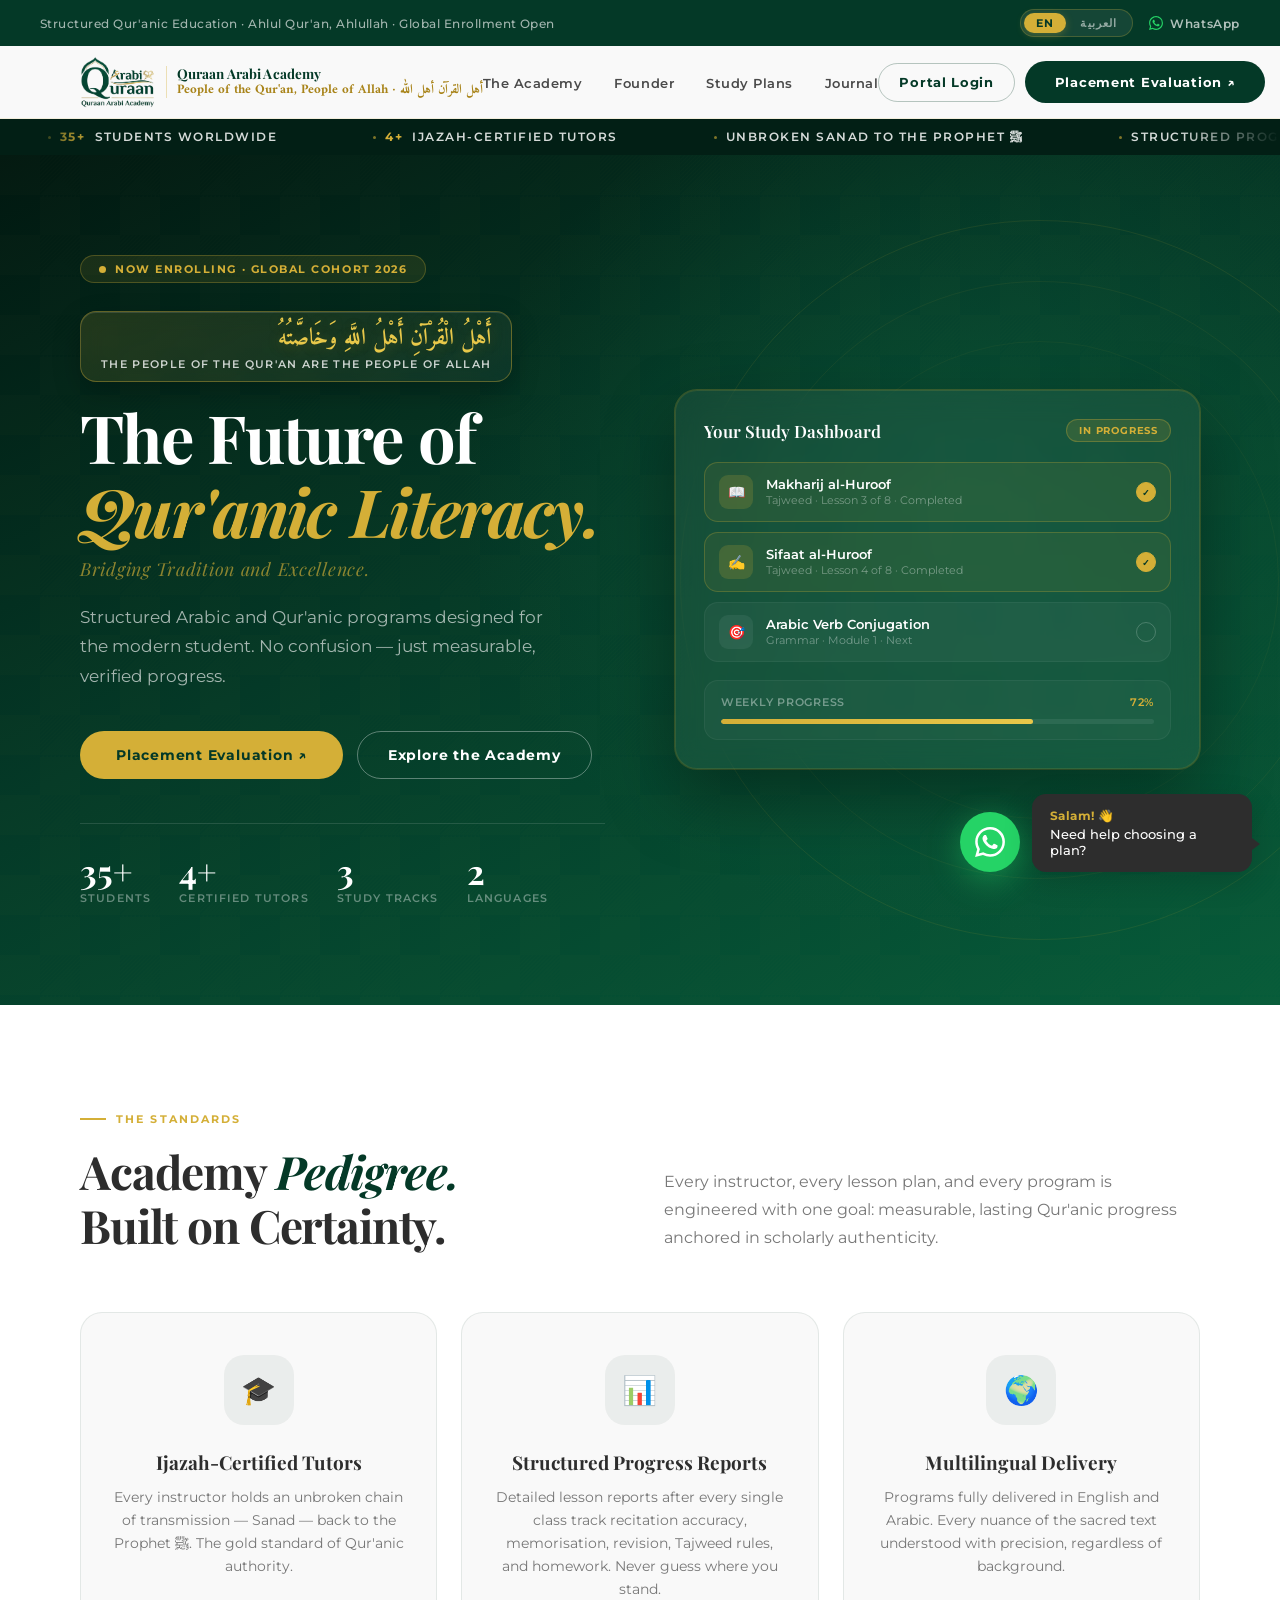
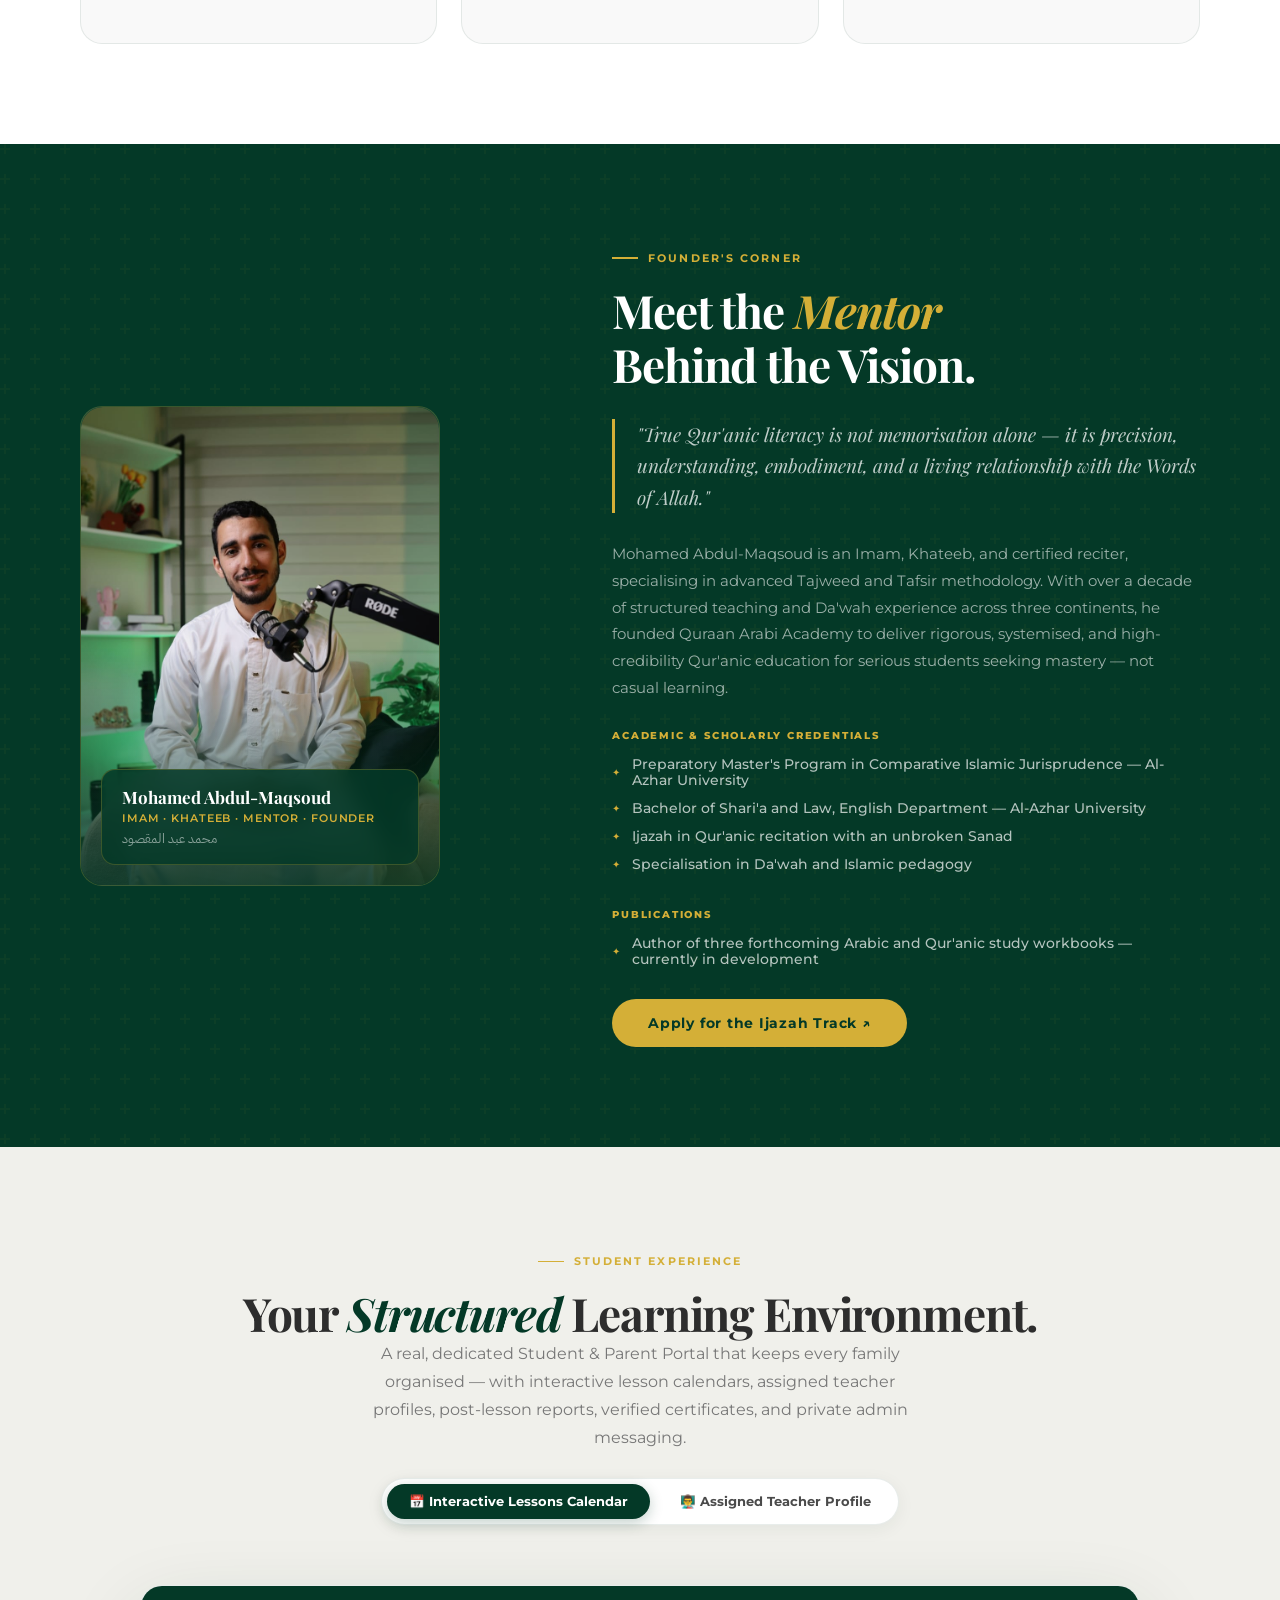
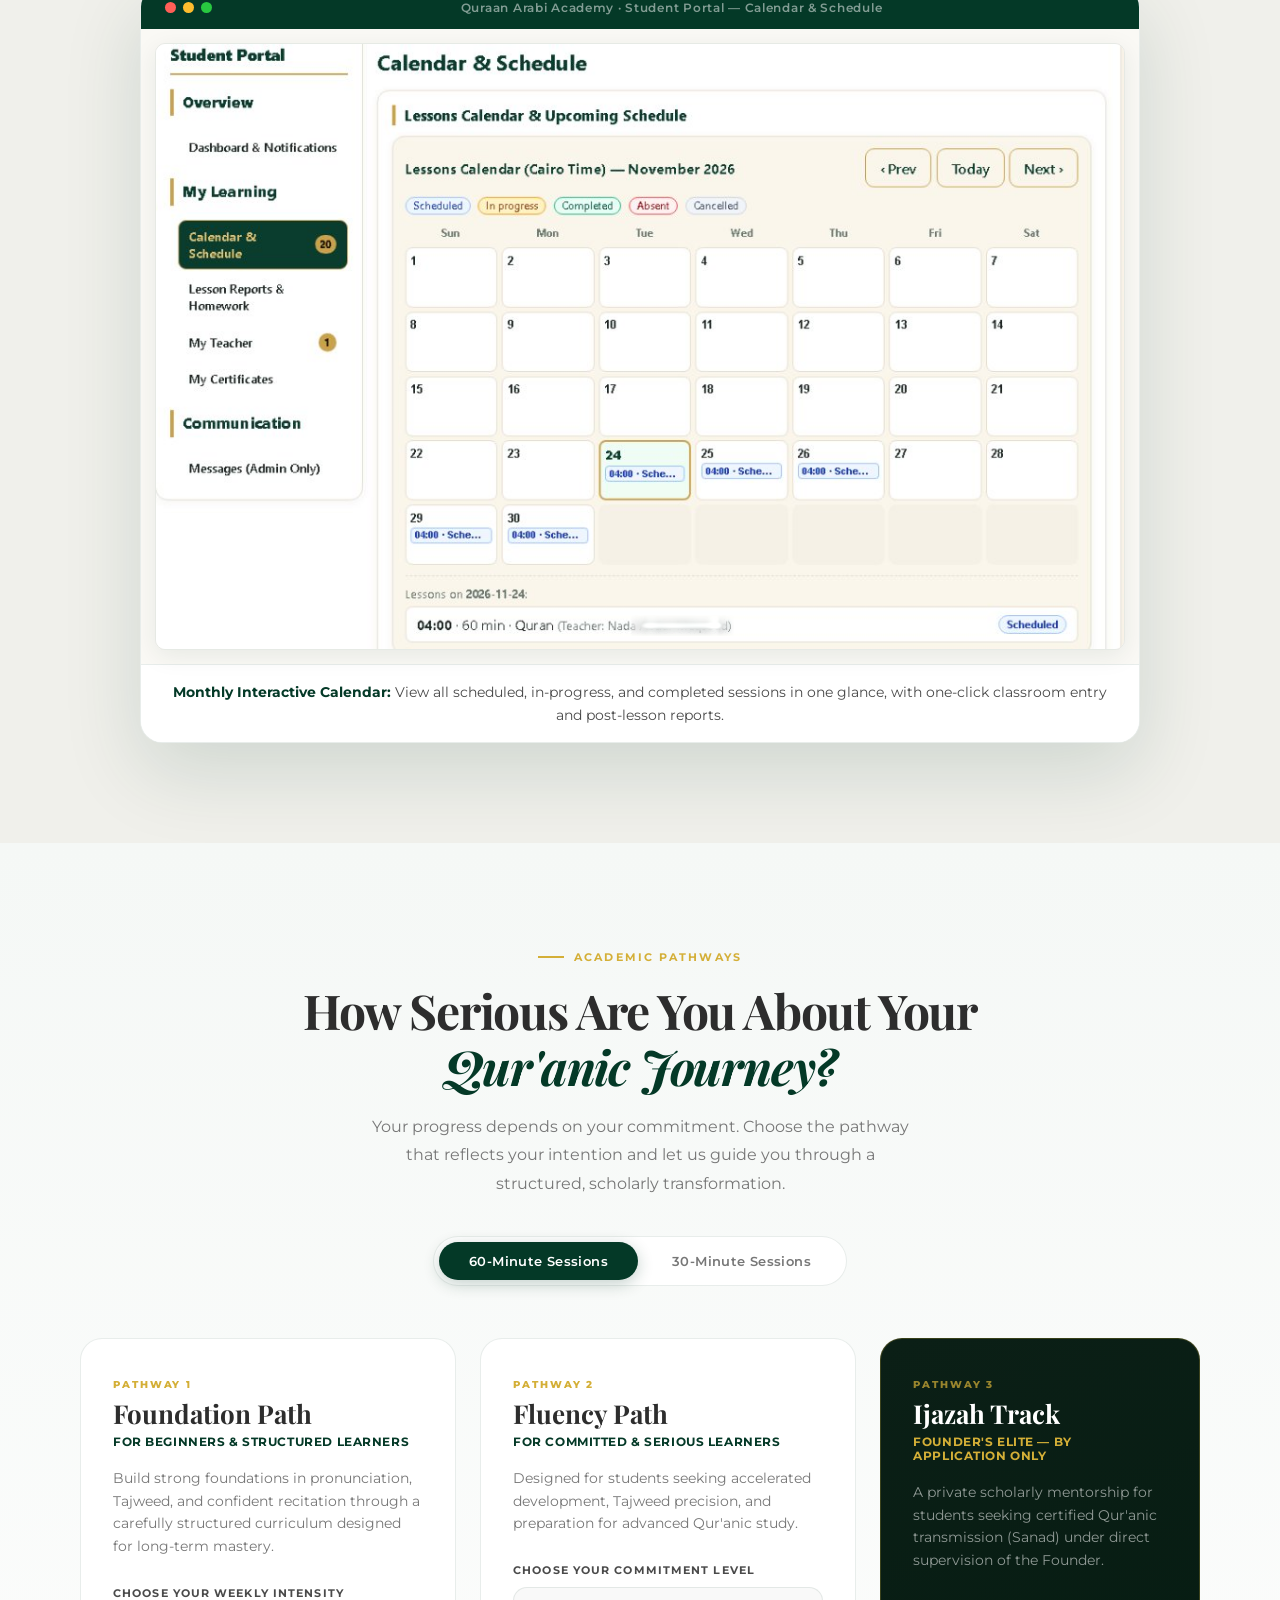
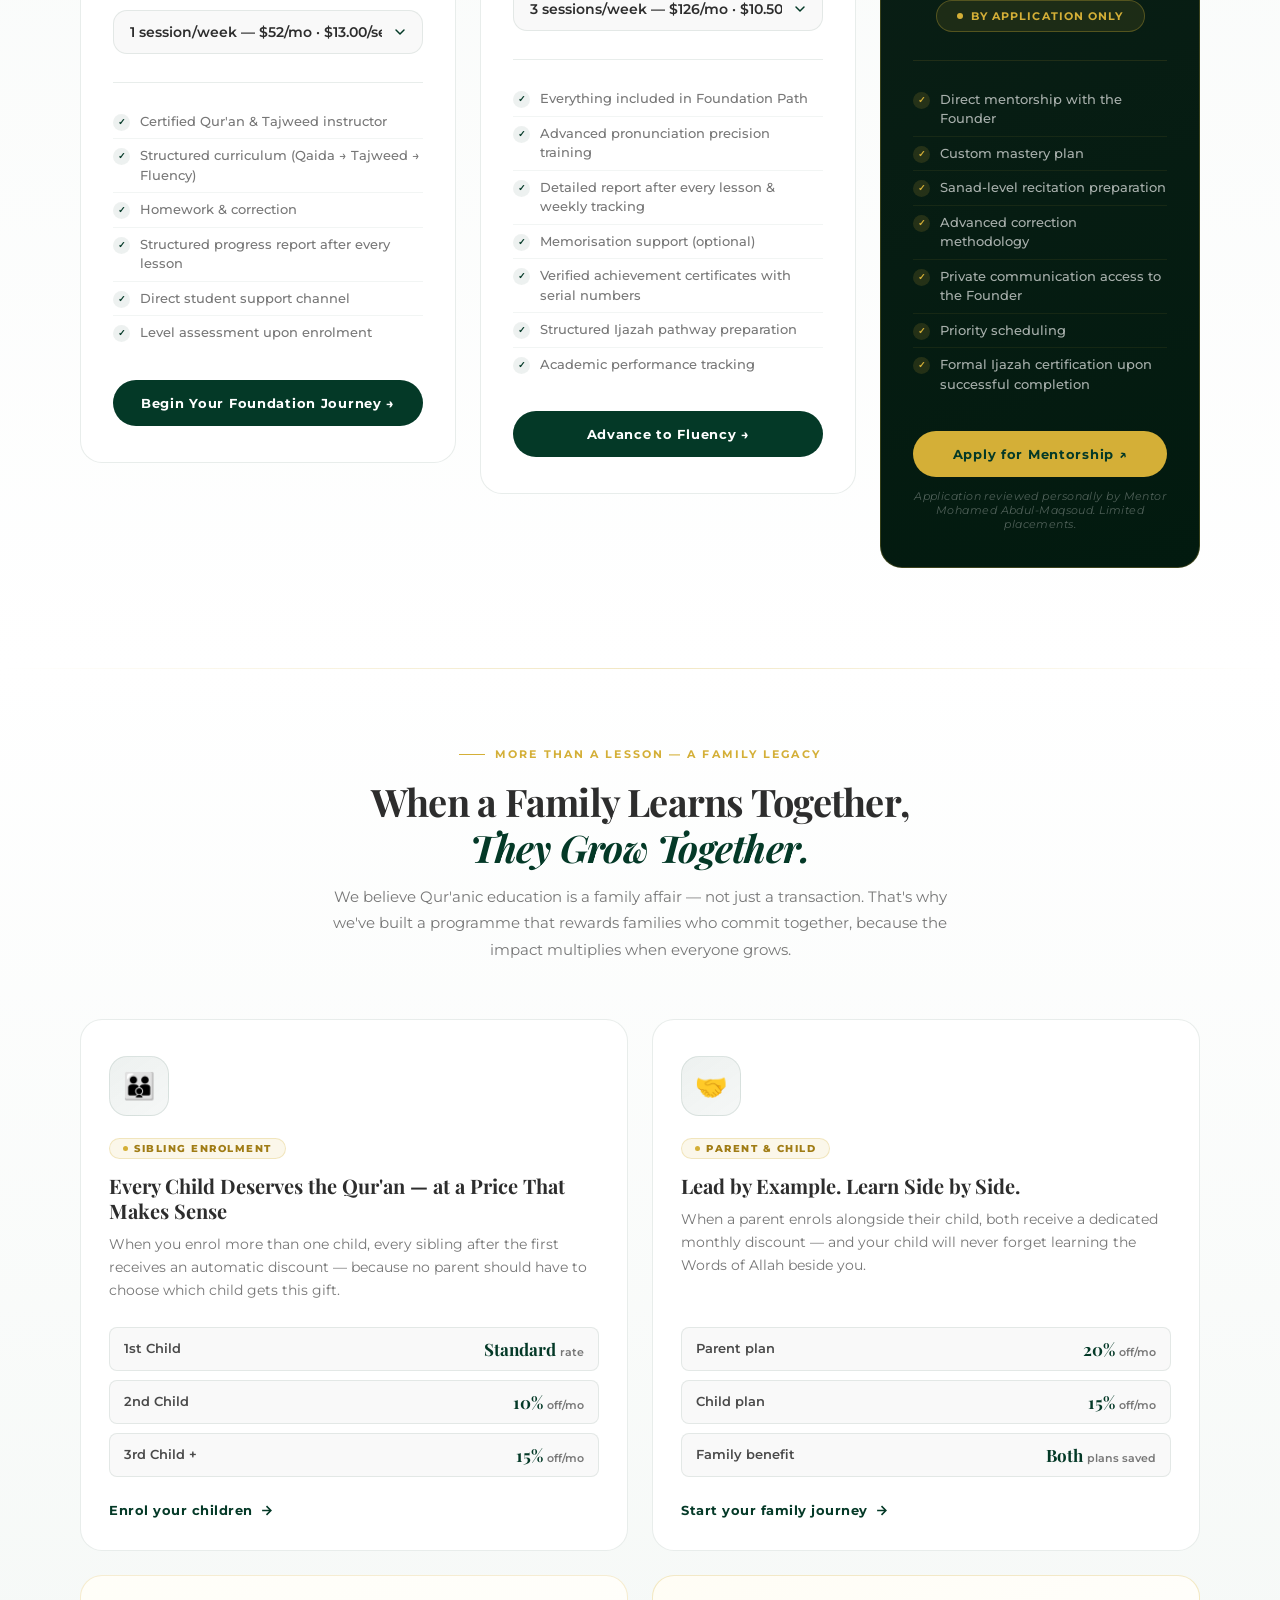
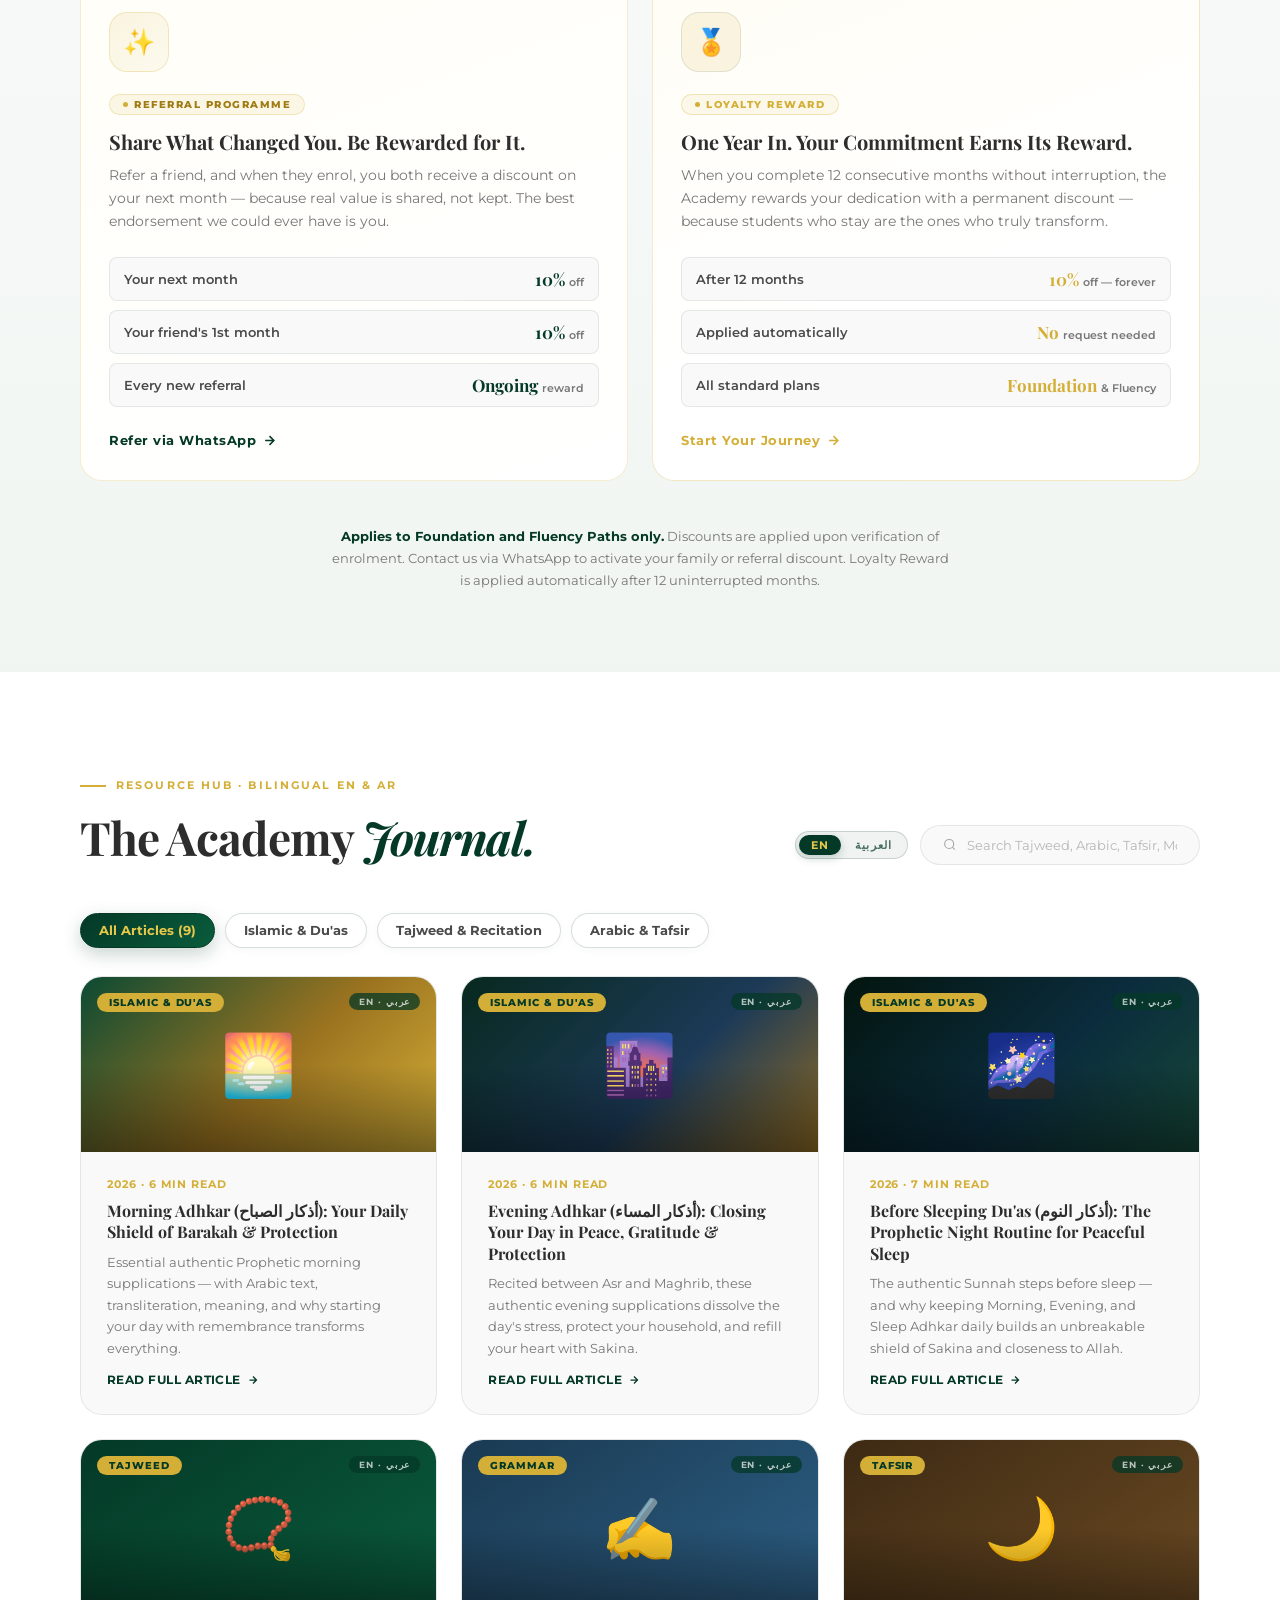
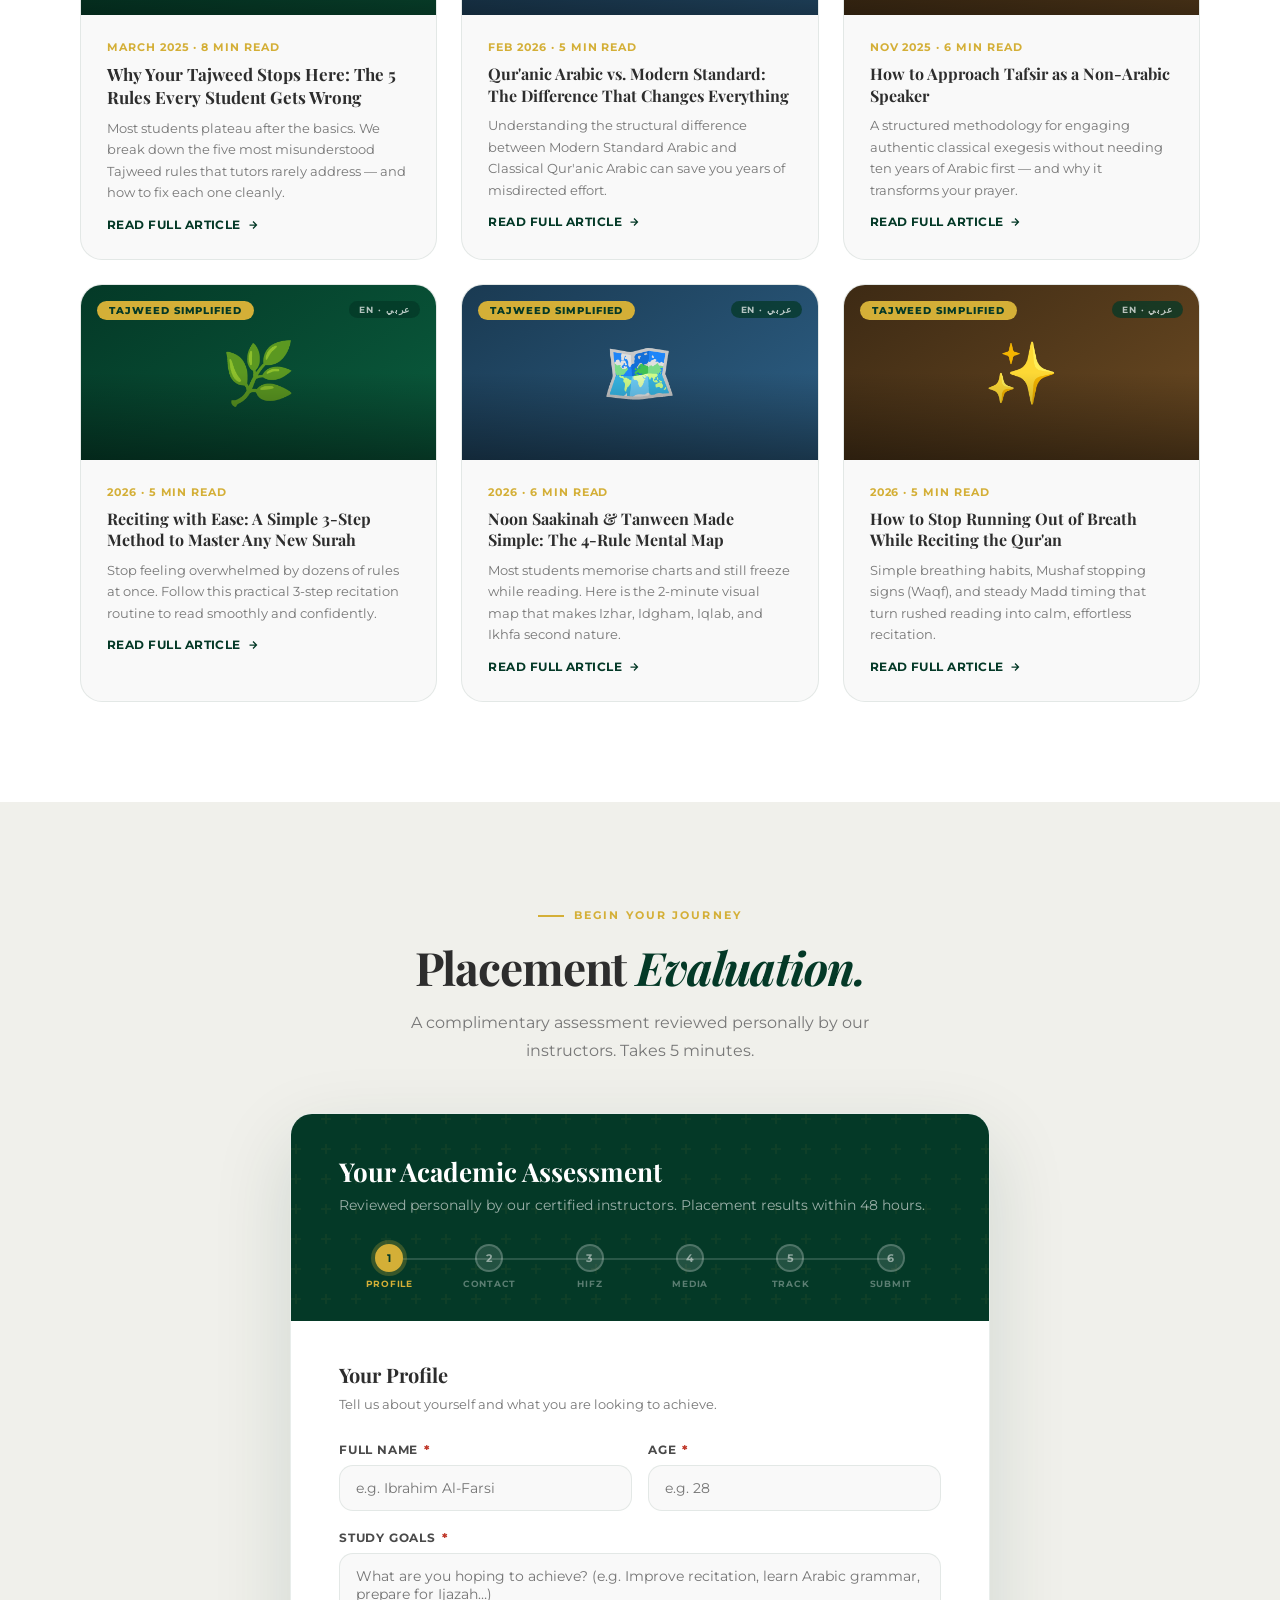
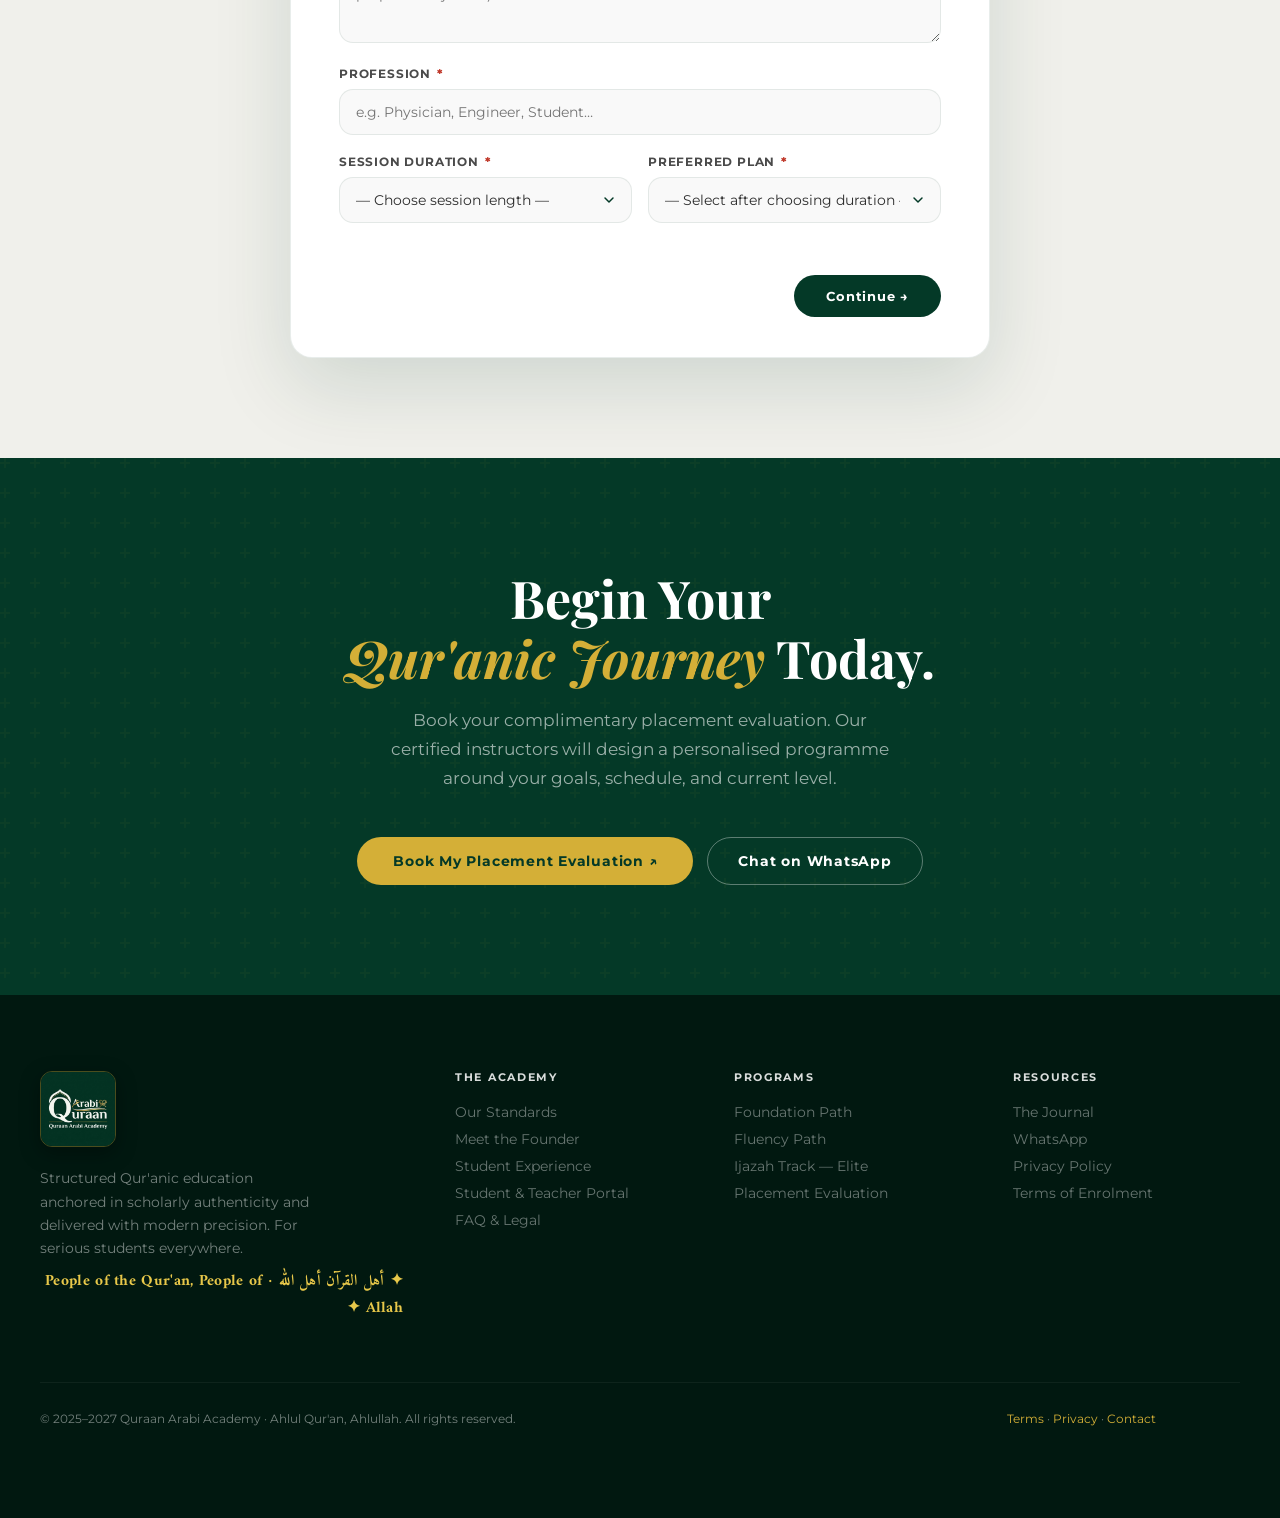
==== commit d7f9b2e4: "Add files via upload" ====
--- a/index.html
+++ b/index.html
@@ -9,9 +9,11 @@
 <link rel="icon" type="image/png" href="assets/icon-192.png">
 <link rel="apple-touch-icon" href="assets/apple-touch-icon.png">
 <meta property="og:type" content="website">
+<meta property="og:url" content="https://quraanarabi.com/">
 <meta property="og:title" content="Quraan Arabi Academy — The Future of Qur'anic Literacy">
-<meta property="og:description" content="Bridging Tradition and Excellence. Structured Qur'an, Tajweed, Arabic &amp; Islamic Studies with Ijazah-certified tutors.">
-<meta property="og:image" content="assets/og-image-1200x630.png">
+<meta property="og:description" content="Ahlul Qur'an, Ahlullah — Structured Qur'an, Tajweed, Arabic &amp; Islamic Studies with Ijazah-certified tutors.">
+<meta property="og:image" content="https://quraanarabi.com/assets/og-image-1200x630.png">
+<link rel="canonical" href="https://quraanarabi.com/">
 <title>Quraan Arabi Academy — The Future of Qur'anic Literacy</title>
 <link rel="preconnect" href="https://fonts.googleapis.com">
 <link href="https://fonts.googleapis.com/css2?family=Amiri:ital,wght@0,400;0,700;1,400&family=Playfair+Display:ital,wght@0,400;0,600;0,700;1,400;1,600&family=Montserrat:wght@300;400;500;600;700&family=IBM+Plex+Sans+Arabic:wght@300;400;500;600;700&display=swap" rel="stylesheet">
@@ -54,8 +56,11 @@
       <li><a href="#pricing" data-i18n="nav.plans">Study Plans</a></li>
       <li><a href="#blog" data-i18n="nav.journal">Journal</a></li>
     </ul>
-    <!-- DESKTOP CTA -->
-    <a href="#placement" class="btn btn-emerald nav-cta" data-i18n="nav.cta">Placement Evaluation ↗</a>
+    <!-- DESKTOP ACTIONS -->
+    <div class="nav-actions">
+      <a href="https://portal.quraanarabi.com" class="btn btn-portal nav-portal-cta" target="_blank" rel="noopener" data-i18n="nav.portal">Portal Login</a>
+      <a href="#placement" class="btn btn-emerald nav-cta" data-i18n="nav.cta">Placement Evaluation ↗</a>
+    </div>
     <!-- HAMBURGER (mobile only) -->
     <button class="hamburger" id="hamburger" onclick="toggleDrawer()" aria-label="Open menu">
       <span></span><span></span><span></span>
@@ -87,6 +92,7 @@
       <li><a href="#blog"      onclick="toggleDrawer()"><div class="dn-icon">📝</div><span data-i18n="drawer.journal">The Journal</span></a></li>
       <li><a href="legal.html" target="_blank" rel="noopener"><div class="dn-icon">📜</div><span data-i18n="drawer.legal">FAQ &amp; Legal Policies</span></a></li>
       <li><a href="quraanic-transformation.html"><div class="dn-icon">✦</div><span data-i18n="drawer.ijazah">Ijazah Track</span></a></li>
+      <li><a href="https://portal.quraanarabi.com" target="_blank" rel="noopener"><div class="dn-icon">🔐</div><span data-i18n="drawer.portal">Student &amp; Teacher Portal</span></a></li>
     </ul>
     <div class="drawer-footer">
       <a href="#placement" class="drawer-cta" onclick="toggleDrawer()" data-i18n="drawer.cta">Placement Evaluation ↗</a>
@@ -1205,6 +1211,7 @@
         <a href="#pedigree">Our Standards</a>
         <a href="#founder">Meet the Founder</a>
         <a href="#dashboard">Student Experience</a>
+        <a href="https://portal.quraanarabi.com" target="_blank" rel="noopener">Student &amp; Teacher Portal</a>
         <a href="legal.html" target="_blank" rel="noopener">FAQ &amp; Legal</a>
       </div>
       <div class="footer-col">
--- a/css/style.css
+++ b/css/style.css
@@ -2146,3 +2146,28 @@
     padding-left: 0;
   }
 }
+
+/* Navbar Dual Action Group (Portal Login + Placement Evaluation) */
+.nav-actions {
+  display: flex;
+  align-items: center;
+  gap: 10px;
+  flex-shrink: 0;
+}
+.btn-portal {
+  background: transparent;
+  color: var(--emerald);
+  border: 1.5px solid rgba(4, 57, 39, 0.28);
+  padding: 11px 20px;
+  font-size: 12.5px;
+  white-space: nowrap;
+}
+.btn-portal:hover {
+  border-color: var(--gold);
+  background: rgba(212, 175, 55, 0.12);
+  color: var(--emerald);
+  transform: translateY(-2px);
+}
+@media (max-width: 900px) {
+  .nav-actions { display: none; }
+}
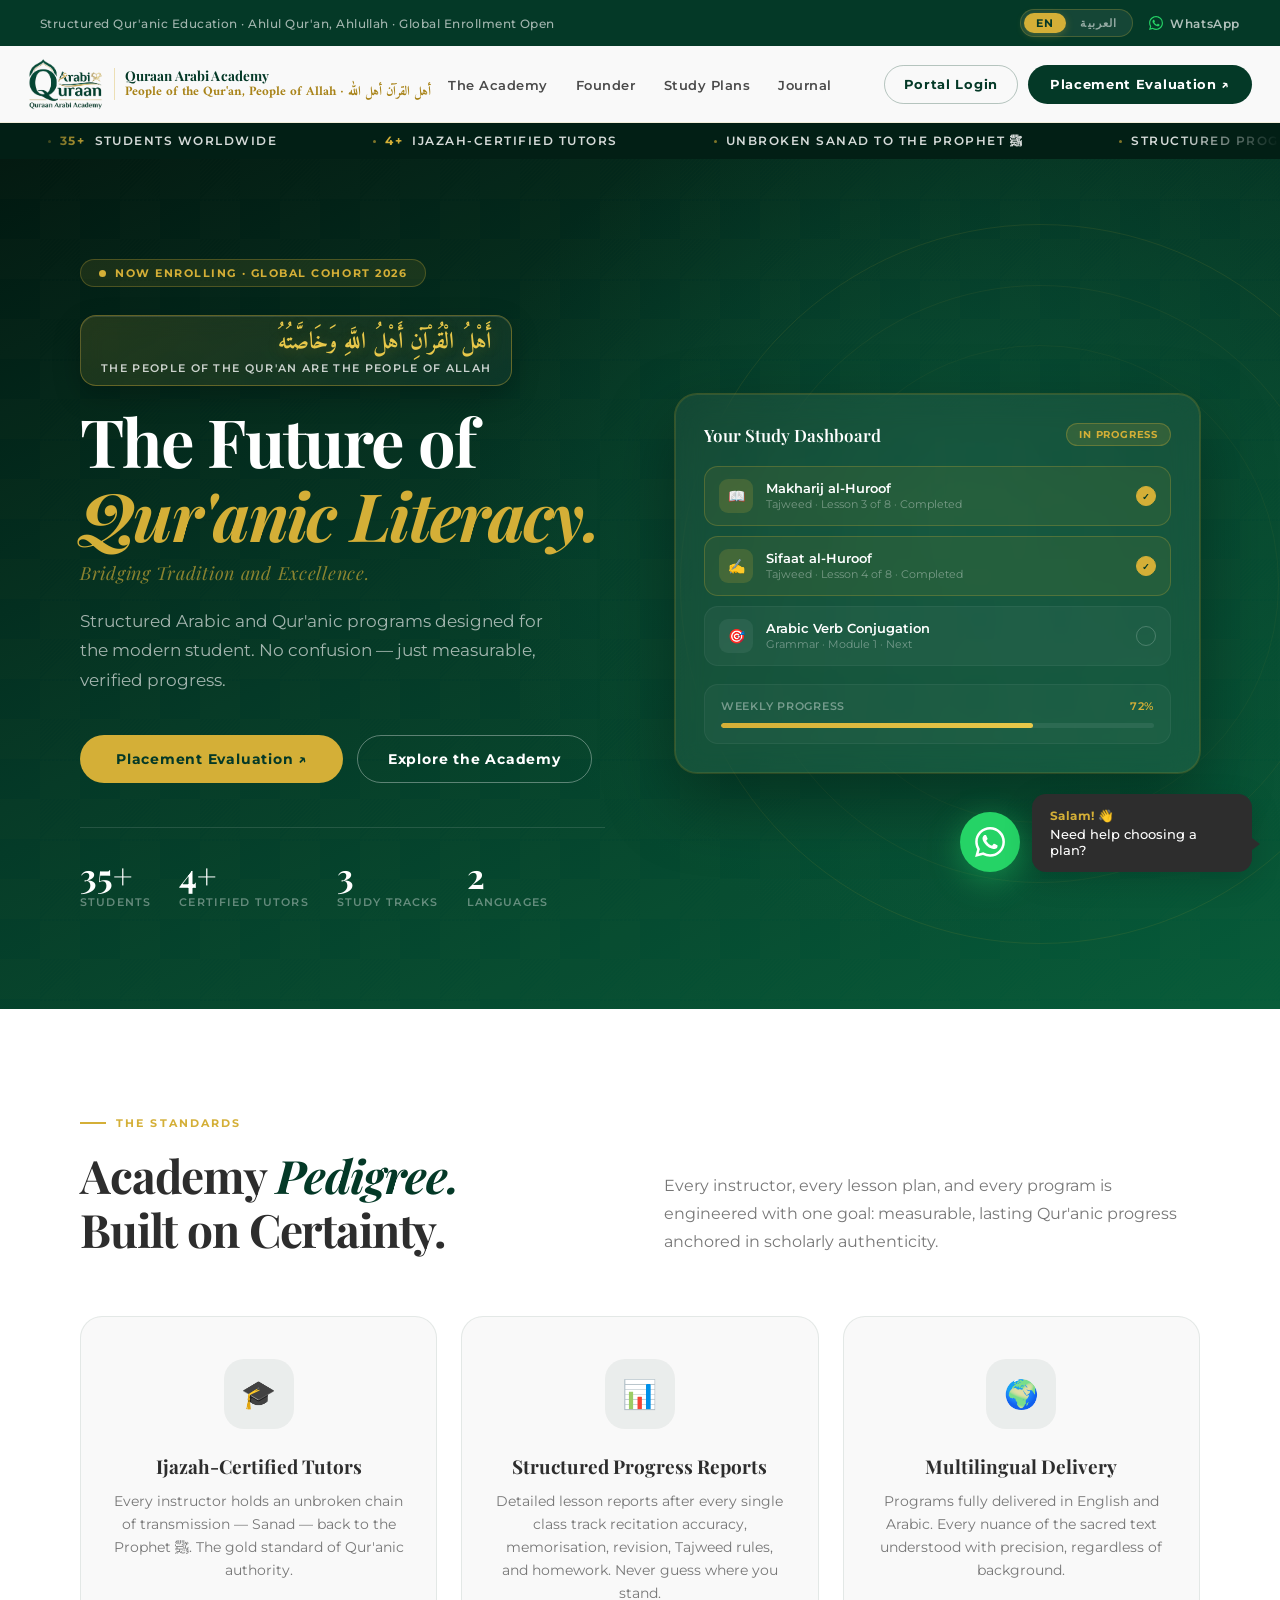
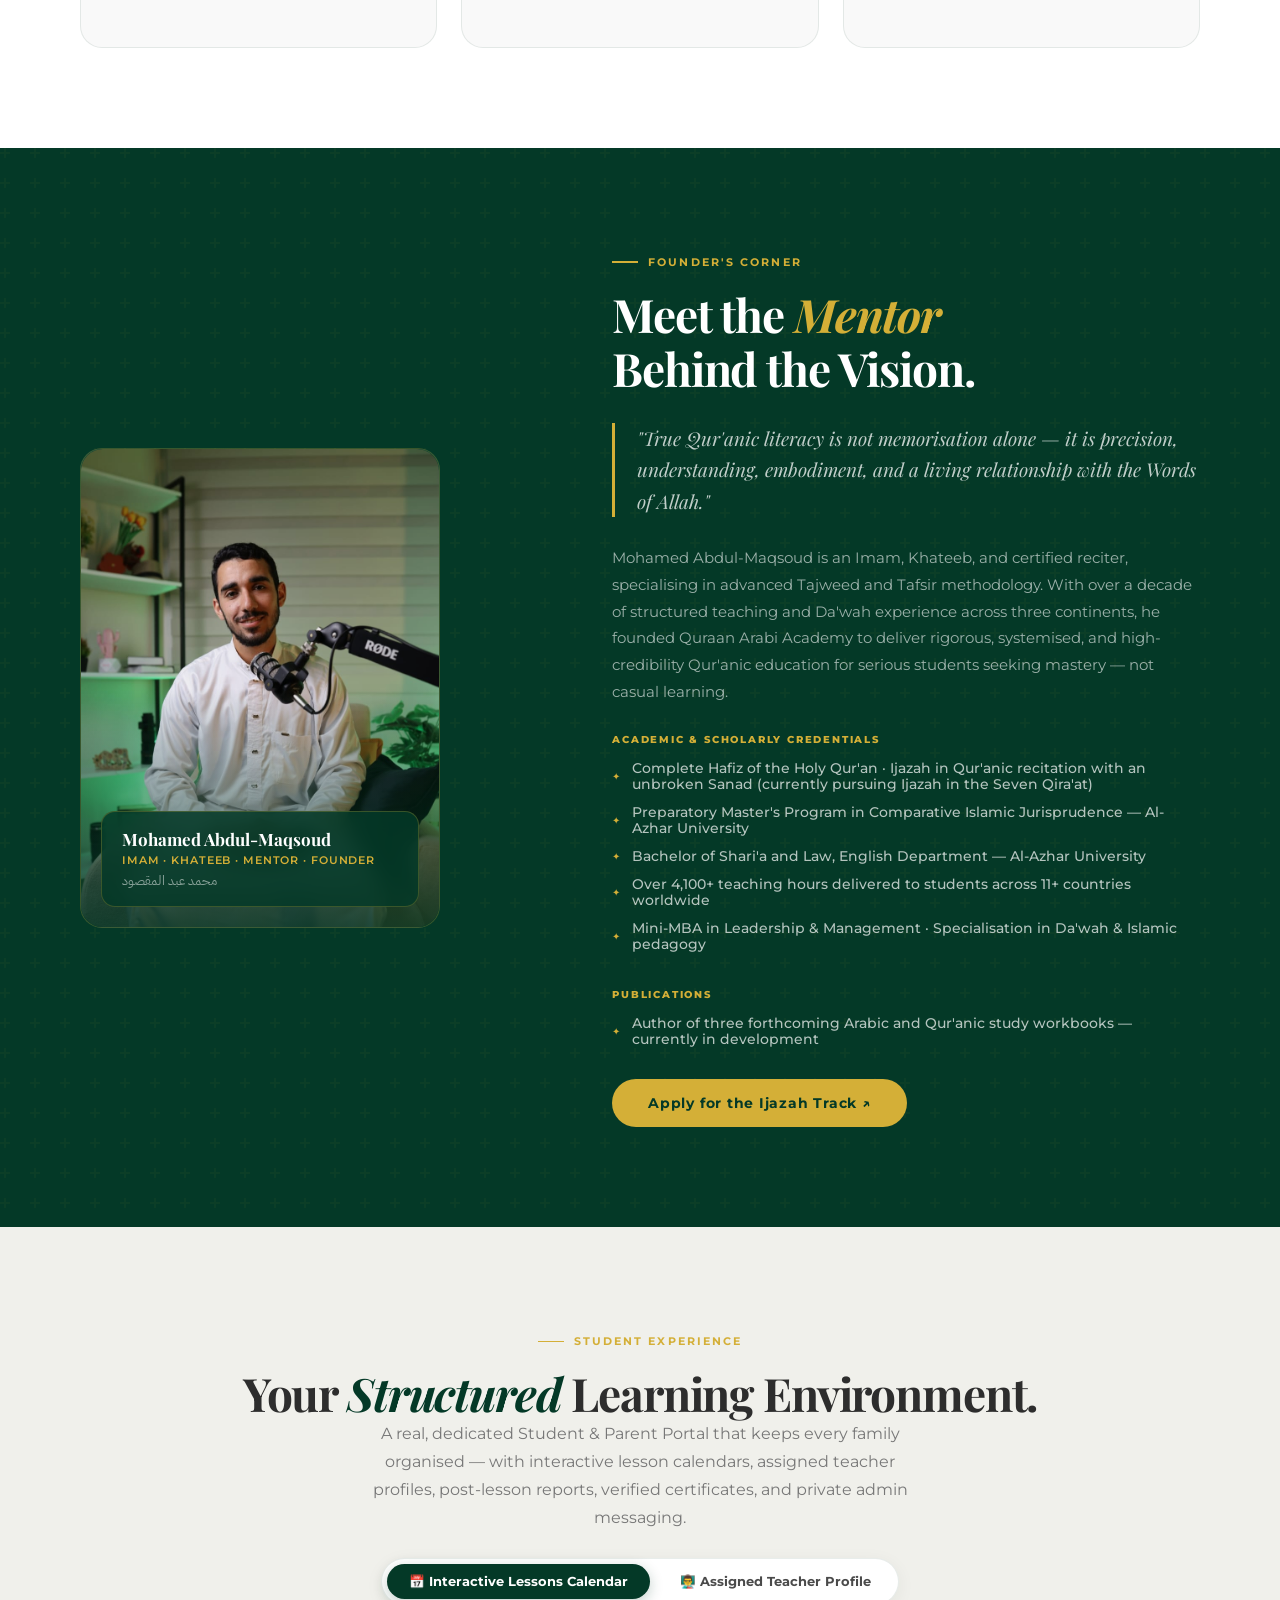
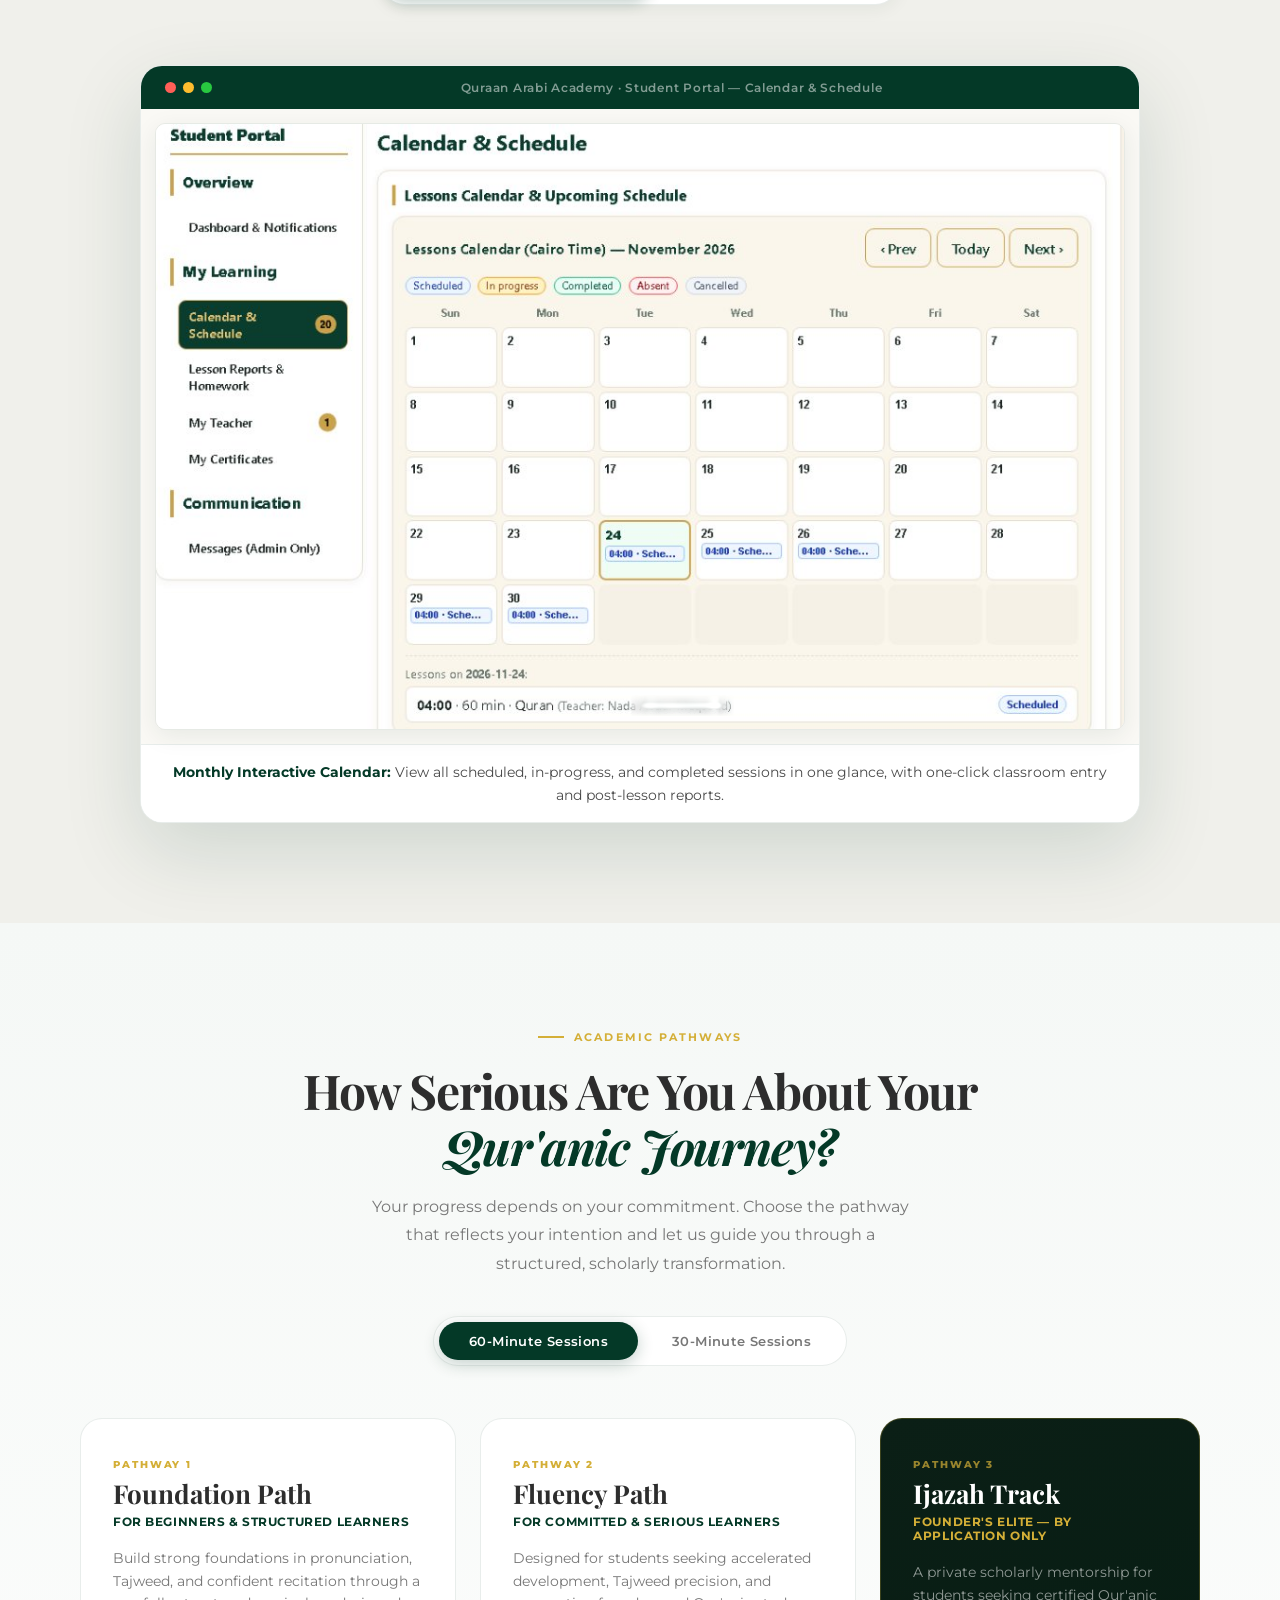
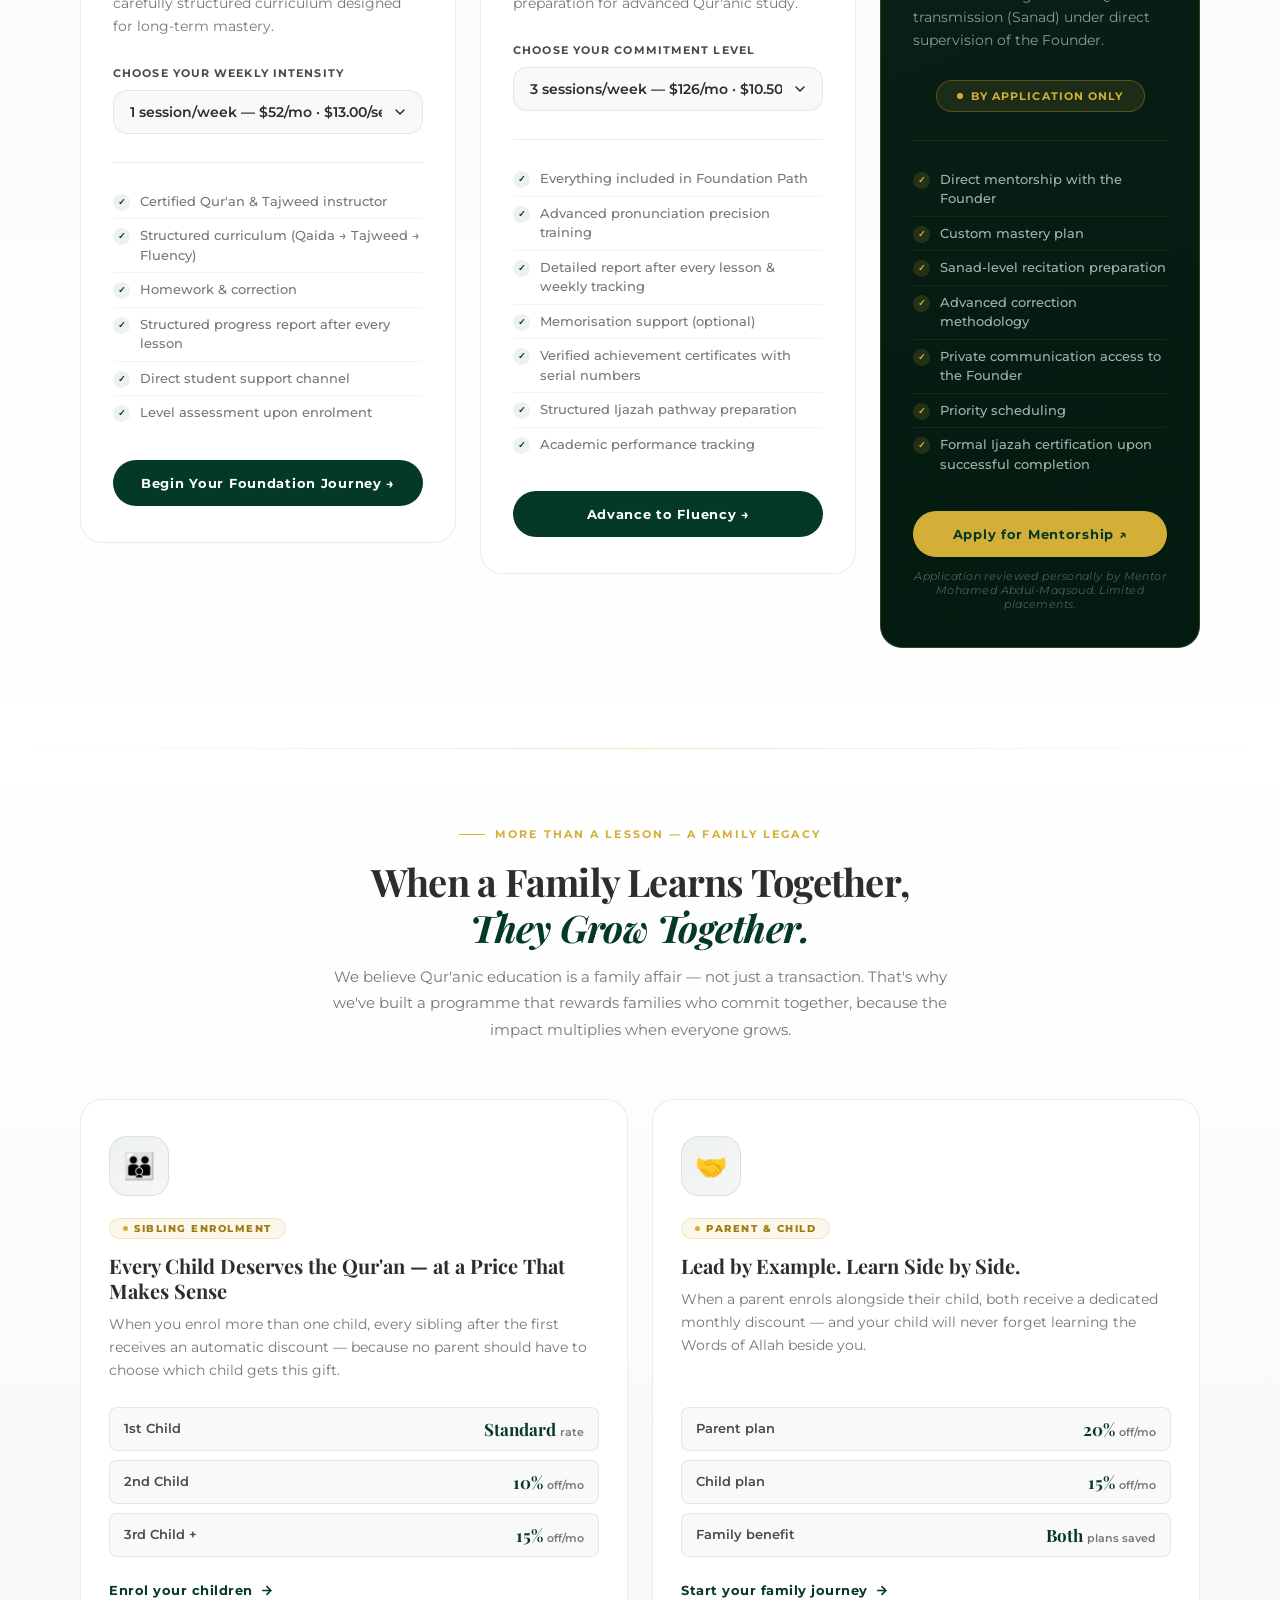
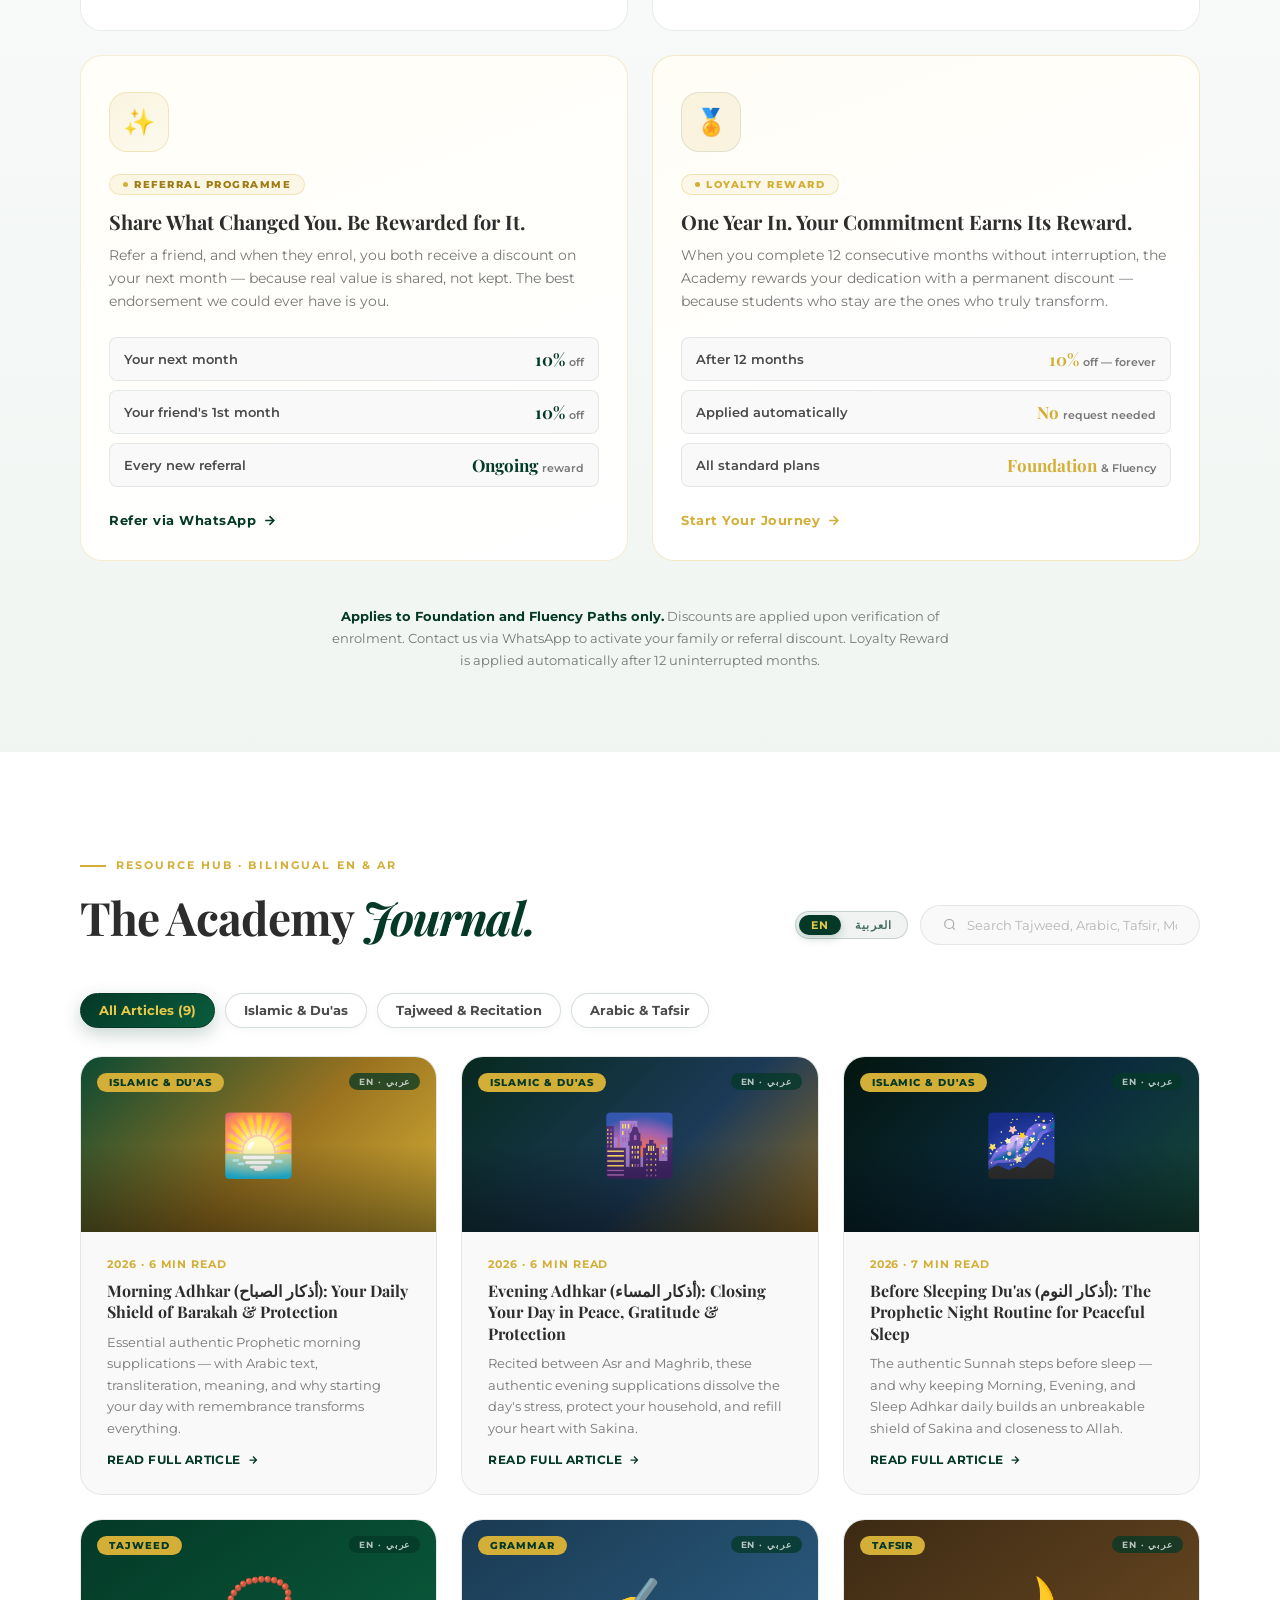
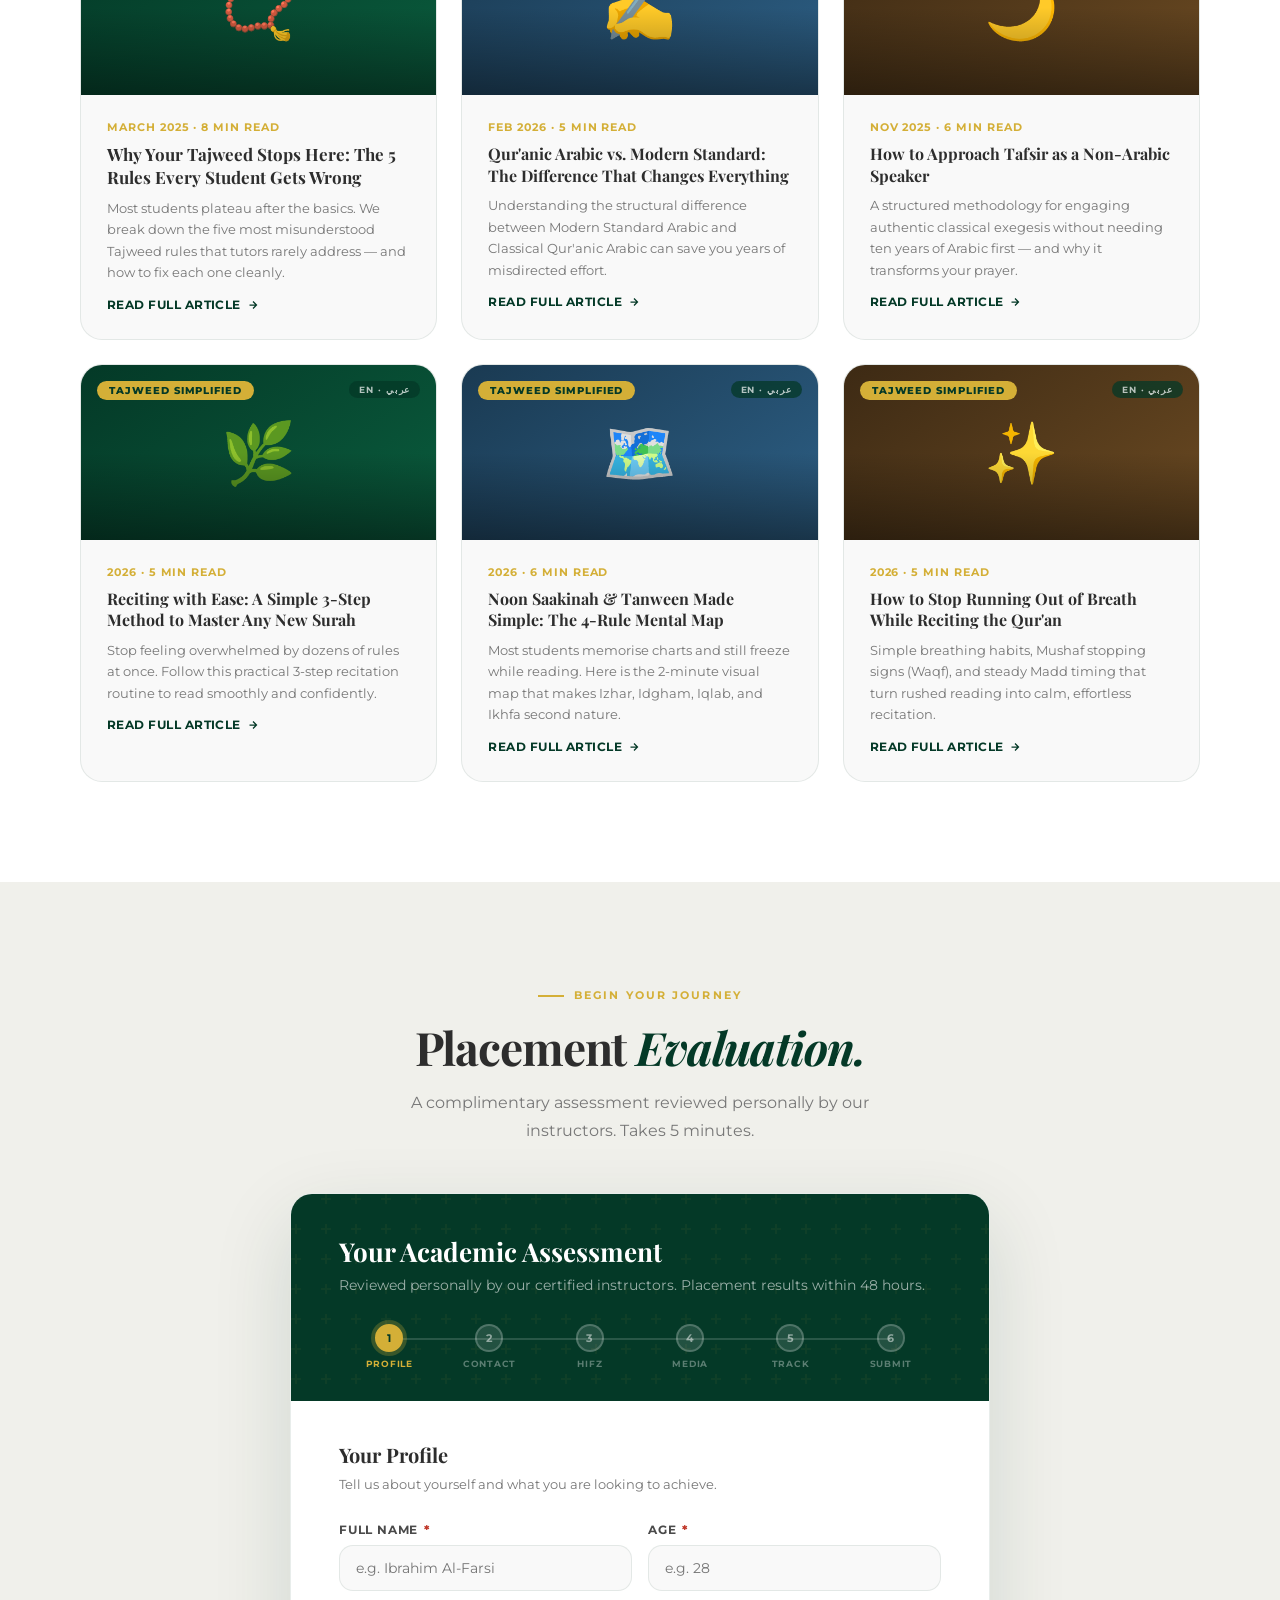
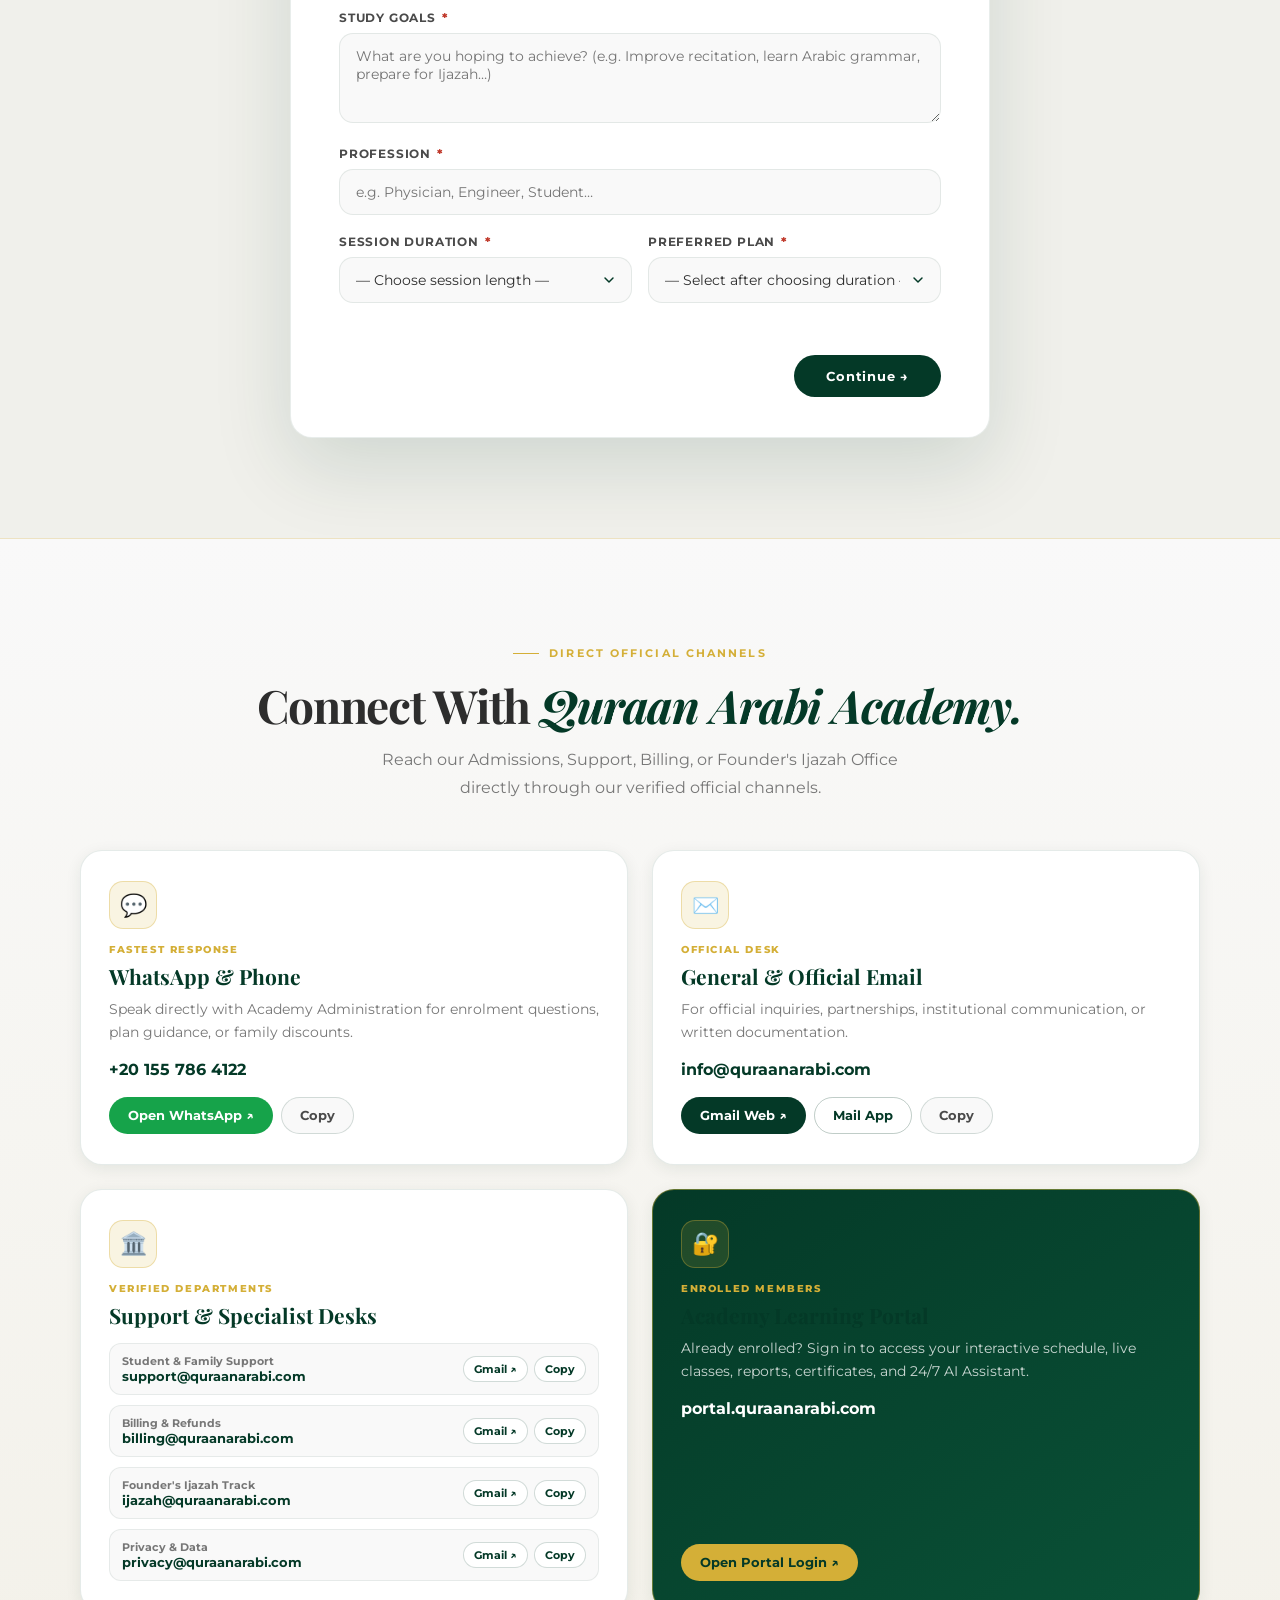
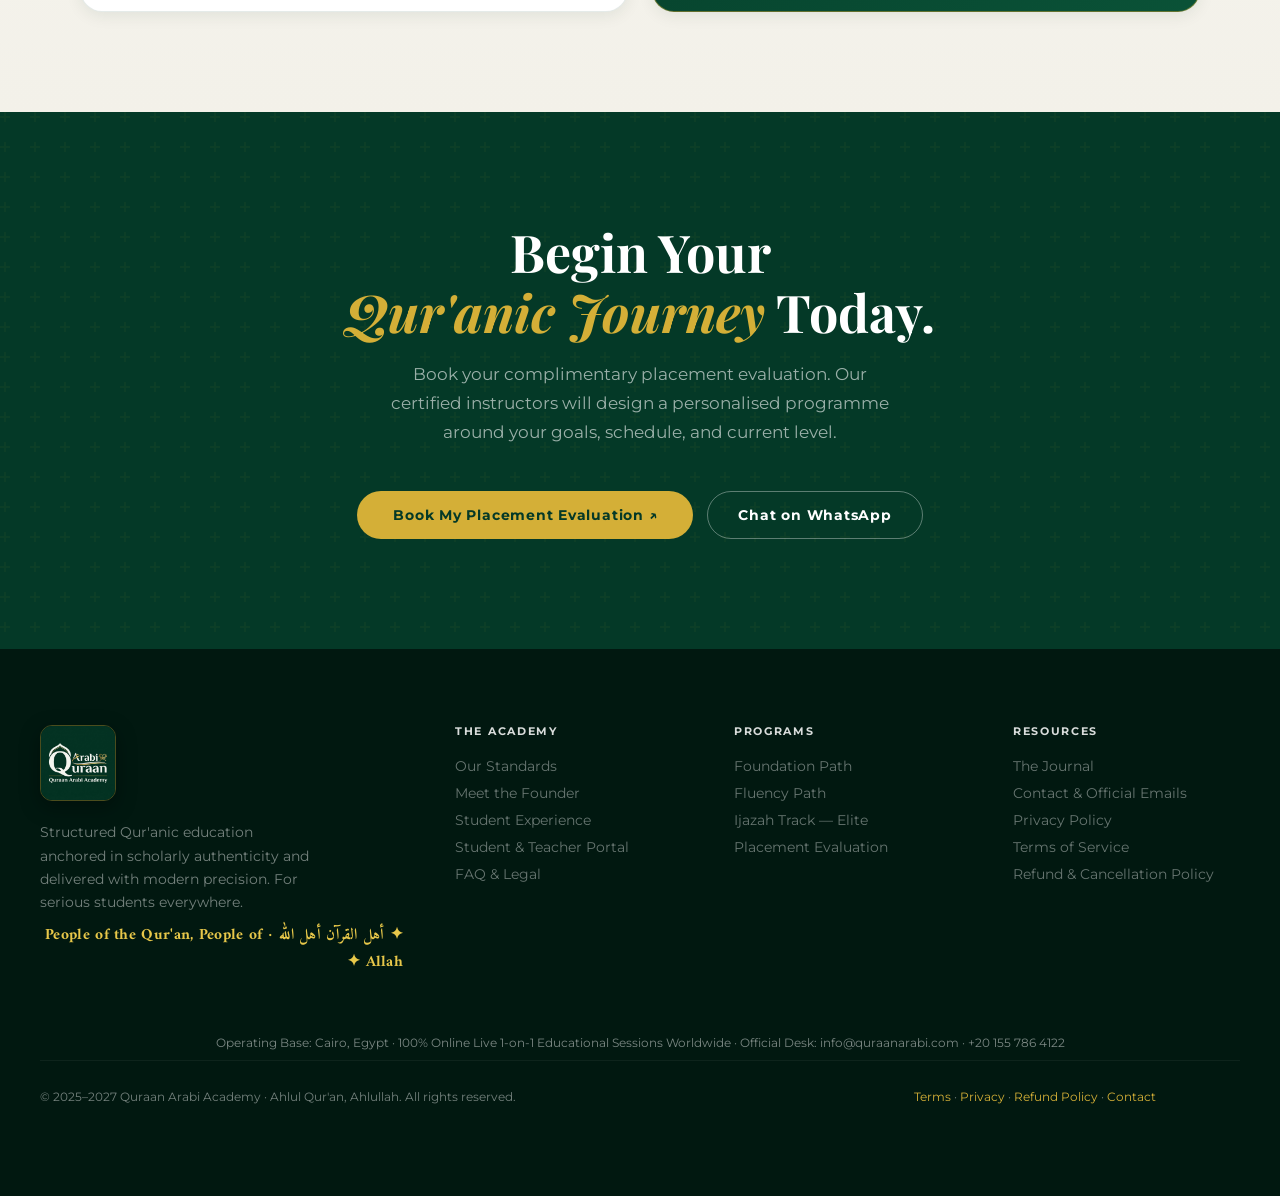
==== commit 1261df0b: "Add files via upload" ====
--- a/index.html
+++ b/index.html
@@ -270,10 +270,11 @@
         <div style="margin-bottom:6px;" class="reveal d2">
           <div style="font-size:10px;font-weight:800;letter-spacing:0.18em;text-transform:uppercase;color:var(--gold);margin-bottom:14px;" data-i18n="founder.cred_h">Academic &amp; Scholarly Credentials</div>
           <div class="credentials-list">
+            <div class="cred-item">Complete Hafiz of the Holy Qur'an · Ijazah in Qur'anic recitation with an unbroken Sanad (currently pursuing Ijazah in the Seven Qira'at)</div>
             <div class="cred-item">Preparatory Master's Program in Comparative Islamic Jurisprudence — Al-Azhar University</div>
             <div class="cred-item">Bachelor of Shari'a and Law, English Department — Al-Azhar University</div>
-            <div class="cred-item">Ijazah in Qur'anic recitation with an unbroken Sanad</div>
-            <div class="cred-item">Specialisation in Da'wah and Islamic pedagogy</div>
+            <div class="cred-item">Over 4,100+ teaching hours delivered to students across 11+ countries worldwide</div>
+            <div class="cred-item">Mini-MBA in Leadership &amp; Management · Specialisation in Da'wah &amp; Islamic pedagogy</div>
           </div>
         </div>
 
@@ -1184,6 +1185,108 @@
 </section>
 
 
+<!-- ══ OFFICIAL CONTACT & SUPPORT HUB ══ -->
+<section class="contact-hub" id="contact">
+  <div class="container">
+    <div class="contact-hub-head reveal">
+      <div class="eyebrow" style="justify-content:center;" data-i18n="contact.eye">Direct Official Channels</div>
+      <h2 class="section-title" style="text-align:center;" data-i18n-html="contact.title">Connect With <em>Quraan Arabi Academy.</em></h2>
+      <p class="section-sub" style="margin:14px auto 0;text-align:center;" data-i18n="contact.sub">Reach our Admissions, Support, Billing, or Founder's Ijazah Office directly through our verified official channels.</p>
+    </div>
+
+    <div class="contact-grid">
+      <!-- Card 1: WhatsApp & Phone -->
+      <div class="contact-card reveal">
+        <div class="contact-card-icon">💬</div>
+        <div class="contact-card-tag" data-i18n="contact.c1_tag">Fastest Response</div>
+        <h3 data-i18n="contact.c1_t">WhatsApp &amp; Phone</h3>
+        <p class="contact-card-desc" data-i18n="contact.c1_p">Speak directly with Academy Administration for enrolment questions, plan guidance, or family discounts.</p>
+        <div class="contact-val" dir="ltr">+20 155 786 4122</div>
+        <div class="contact-btn-row">
+          <a href="https://wa.me/201557864122" target="_blank" rel="noopener" class="cbtn cbtn-wa" data-i18n="contact.c1_btn">Open WhatsApp ↗</a>
+          <button type="button" class="cbtn cbtn-copy" onclick="copyContactText('+201557864122', this)" data-i18n="contact.copy">Copy</button>
+        </div>
+      </div>
+
+      <!-- Card 2: Main Official Email -->
+      <div class="contact-card reveal d1">
+        <div class="contact-card-icon">✉️</div>
+        <div class="contact-card-tag" data-i18n="contact.c2_tag">Official Desk</div>
+        <h3 data-i18n="contact.c2_t">General &amp; Official Email</h3>
+        <p class="contact-card-desc" data-i18n="contact.c2_p">For official inquiries, partnerships, institutional communication, or written documentation.</p>
+        <div class="contact-val" dir="ltr">info@quraanarabi.com</div>
+        <div class="contact-btn-row">
+          <a href="https://mail.google.com/mail/?view=cm&amp;fs=1&amp;to=info@quraanarabi.com&amp;su=Inquiry%20%E2%80%94%20Quraan%20Arabi%20Academy" target="_blank" rel="noopener" class="cbtn cbtn-em" data-i18n="contact.gmail">Gmail Web ↗</a>
+          <a href="mailto:info@quraanarabi.com" class="cbtn cbtn-outline" data-i18n="contact.mailapp">Mail App</a>
+          <button type="button" class="cbtn cbtn-copy" onclick="copyContactText('info@quraanarabi.com', this)" data-i18n="contact.copy">Copy</button>
+        </div>
+      </div>
+
+      <!-- Card 3: Department Emails -->
+      <div class="contact-card reveal d2">
+        <div class="contact-card-icon">🏛️</div>
+        <div class="contact-card-tag" data-i18n="contact.c3_tag">Verified Departments</div>
+        <h3 data-i18n="contact.c3_t">Support &amp; Specialist Desks</h3>
+        <div class="dept-list">
+          <div class="dept-row">
+            <div>
+              <div class="dept-name" data-i18n="contact.d_sup">Student &amp; Family Support</div>
+              <div class="dept-mail" dir="ltr">support@quraanarabi.com</div>
+            </div>
+            <div class="dept-actions">
+              <a href="https://mail.google.com/mail/?view=cm&amp;fs=1&amp;to=support@quraanarabi.com" target="_blank" rel="noopener" class="dept-pill">Gmail ↗</a>
+              <button type="button" class="dept-pill" onclick="copyContactText('support@quraanarabi.com', this)">Copy</button>
+            </div>
+          </div>
+          <div class="dept-row">
+            <div>
+              <div class="dept-name" data-i18n="contact.d_bil">Billing &amp; Refunds</div>
+              <div class="dept-mail" dir="ltr">billing@quraanarabi.com</div>
+            </div>
+            <div class="dept-actions">
+              <a href="https://mail.google.com/mail/?view=cm&amp;fs=1&amp;to=billing@quraanarabi.com" target="_blank" rel="noopener" class="dept-pill">Gmail ↗</a>
+              <button type="button" class="dept-pill" onclick="copyContactText('billing@quraanarabi.com', this)">Copy</button>
+            </div>
+          </div>
+          <div class="dept-row">
+            <div>
+              <div class="dept-name" data-i18n="contact.d_ija">Founder's Ijazah Track</div>
+              <div class="dept-mail" dir="ltr">ijazah@quraanarabi.com</div>
+            </div>
+            <div class="dept-actions">
+              <a href="https://mail.google.com/mail/?view=cm&amp;fs=1&amp;to=ijazah@quraanarabi.com" target="_blank" rel="noopener" class="dept-pill">Gmail ↗</a>
+              <button type="button" class="dept-pill" onclick="copyContactText('ijazah@quraanarabi.com', this)">Copy</button>
+            </div>
+          </div>
+          <div class="dept-row">
+            <div>
+              <div class="dept-name" data-i18n="contact.d_pri">Privacy &amp; Data</div>
+              <div class="dept-mail" dir="ltr">privacy@quraanarabi.com</div>
+            </div>
+            <div class="dept-actions">
+              <a href="https://mail.google.com/mail/?view=cm&amp;fs=1&amp;to=privacy@quraanarabi.com" target="_blank" rel="noopener" class="dept-pill">Gmail ↗</a>
+              <button type="button" class="dept-pill" onclick="copyContactText('privacy@quraanarabi.com', this)">Copy</button>
+            </div>
+          </div>
+        </div>
+      </div>
+
+      <!-- Card 4: Portal Access -->
+      <div class="contact-card contact-card-portal reveal d3">
+        <div class="contact-card-icon">🔐</div>
+        <div class="contact-card-tag" data-i18n="contact.c4_tag">Enrolled Members</div>
+        <h3 data-i18n="contact.c4_t">Academy Learning Portal</h3>
+        <p class="contact-card-desc" data-i18n="contact.c4_p">Already enrolled? Sign in to access your interactive schedule, live classes, reports, certificates, and 24/7 AI Assistant.</p>
+        <div class="contact-val" dir="ltr">portal.quraanarabi.com</div>
+        <div class="contact-btn-row">
+          <a href="https://portal.quraanarabi.com" target="_blank" rel="noopener" class="cbtn cbtn-gold" data-i18n="contact.c4_btn">Open Portal Login ↗</a>
+        </div>
+      </div>
+    </div>
+  </div>
+</section>
+
+
 <!-- ══ CTA BANNER ══ -->
 <section class="cta-banner">
   <h2 class="reveal" data-i18n-html="cta.title">Begin Your<br><em>Qur'anic Journey</em> Today.</h2>
@@ -1222,16 +1325,20 @@
         <a href="#placement">Placement Evaluation</a>
       </div>
       <div class="footer-col">
-        <h4 data-i18n="foot.col3">Resources</h4>
+        <h4 data-i18n="foot.col3">Resources &amp; Policies</h4>
         <a href="#blog">The Journal</a>
-        <a href="https://wa.me/201557864122" target="_blank" rel="noopener">WhatsApp</a>
+        <a href="#contact">Contact &amp; Official Emails</a>
         <a href="legal.html#privacy" target="_blank" rel="noopener">Privacy Policy</a>
-        <a href="legal.html#terms" target="_blank" rel="noopener">Terms of Enrolment</a>
-      </div>
+        <a href="legal.html#terms" target="_blank" rel="noopener">Terms of Service</a>
+        <a href="legal.html#refund" target="_blank" rel="noopener">Refund &amp; Cancellation Policy</a>
+      </div>
+    </div>
+    <div style="font-size:11.5px;color:rgba(255,255,255,0.48);margin:14px 0 10px;text-align:center;">
+      Operating Base: Cairo, Egypt · 100% Online Live 1-on-1 Educational Sessions Worldwide · Official Desk: info@quraanarabi.com · +20 155 786 4122
     </div>
     <div class="footer-bottom">
       <span data-i18n="foot.copy">© 2025–2027 Quraan Arabi Academy · Ahlul Qur'an, Ahlullah. All rights reserved.</span>
-      <span><a href="legal.html#terms" target="_blank">Terms</a> · <a href="legal.html#privacy" target="_blank">Privacy</a> · <a href="https://wa.me/201557864122" target="_blank">Contact</a></span>
+      <span><a href="legal.html#terms" target="_blank">Terms</a> · <a href="legal.html#privacy" target="_blank">Privacy</a> · <a href="legal.html#refund" target="_blank">Refund Policy</a> · <a href="#contact">Contact</a></span>
     </div>
   </div>
 </footer>
--- a/css/style.css
+++ b/css/style.css
@@ -2147,18 +2147,36 @@
   }
 }
 
-/* Navbar Dual Action Group (Portal Login + Placement Evaluation) */
+/* Navbar 3-Zone Architectural Layout:
+   Logo (Far Left) · 4 Main Links (Dead Center) · Portal + Evaluation CTAs (Far Right) */
+.nav-inner {
+  max-width: 1400px;
+  padding: 0 28px;
+  height: 76px;
+  display: grid;
+  grid-template-columns: 1fr auto 1fr;
+  align-items: center;
+  gap: 20px;
+}
+.nav-inner > .logo {
+  justify-self: start;
+}
+.nav-inner > .nav-links {
+  justify-self: center;
+  gap: 28px;
+}
 .nav-actions {
   display: flex;
   align-items: center;
   gap: 10px;
   flex-shrink: 0;
+  justify-self: end;
 }
 .btn-portal {
   background: transparent;
   color: var(--emerald);
   border: 1.5px solid rgba(4, 57, 39, 0.28);
-  padding: 11px 20px;
+  padding: 11px 19px;
   font-size: 12.5px;
   white-space: nowrap;
 }
@@ -2168,6 +2186,211 @@
   color: var(--emerald);
   transform: translateY(-2px);
 }
+.nav-cta {
+  padding: 12px 22px;
+  font-size: 12.5px;
+}
+@media (max-width: 1220px) {
+  .nav-inner { padding: 0 20px; gap: 14px; }
+  .nav-inner > .nav-links { gap: 18px; }
+  .btn-portal { padding: 10px 14px; font-size: 12px; }
+  .nav-cta { padding: 11px 17px; font-size: 12px; }
+}
 @media (max-width: 900px) {
+  .nav-inner {
+    display: flex;
+    justify-content: space-between;
+    padding: 0 20px;
+  }
   .nav-actions { display: none; }
 }
+
+/* ═══════════════════════════════════════════════════════════════════════════
+   OFFICIAL CONTACT & SUPPORT HUB (#contact)
+═══════════════════════════════════════════════════════════════════════════ */
+.contact-hub {
+  background: linear-gradient(180deg, var(--bone) 0%, #f3f1e9 100%);
+  border-top: 1px solid rgba(212, 175, 55, 0.22);
+}
+.contact-hub-head {
+  text-align: center;
+  margin-bottom: 48px;
+}
+.contact-grid {
+  display: grid;
+  grid-template-columns: repeat(2, minmax(0, 1fr));
+  gap: 24px;
+}
+.contact-card {
+  background: var(--white);
+  border: 1px solid rgba(4, 57, 39, 0.1);
+  border-radius: var(--radius);
+  padding: 30px 28px;
+  box-shadow: var(--shadow-sm);
+  display: flex;
+  flex-direction: column;
+  transition: transform 0.3s ease, box-shadow 0.3s ease, border-color 0.3s ease;
+}
+.contact-card:hover {
+  transform: translateY(-4px);
+  border-color: rgba(212, 175, 55, 0.55);
+  box-shadow: var(--shadow-md);
+}
+.contact-card-portal {
+  background: linear-gradient(145deg, #043927 0%, #0a5237 100%);
+  border-color: rgba(212, 175, 55, 0.45);
+  color: var(--white);
+}
+.contact-card-portal h3,
+.contact-card-portal .contact-val {
+  color: var(--white);
+}
+.contact-card-portal .contact-card-desc {
+  color: rgba(255, 255, 255, 0.78);
+}
+.contact-card-icon {
+  width: 48px;
+  height: 48px;
+  border-radius: 14px;
+  background: rgba(212, 175, 55, 0.14);
+  border: 1px solid rgba(212, 175, 55, 0.35);
+  display: flex;
+  align-items: center;
+  justify-content: center;
+  font-size: 22px;
+  margin-bottom: 14px;
+}
+.contact-card-tag {
+  font-size: 10px;
+  font-weight: 800;
+  letter-spacing: 0.16em;
+  text-transform: uppercase;
+  color: var(--gold);
+  margin-bottom: 6px;
+}
+.contact-card h3 {
+  font-family: 'Playfair Display', serif;
+  font-size: 21px;
+  color: var(--emerald);
+  margin-bottom: 8px;
+}
+html[dir="rtl"] .contact-card h3 {
+  font-family: 'IBM Plex Sans Arabic', sans-serif;
+}
+.contact-card-desc {
+  font-size: 13.5px;
+  color: var(--charcoal-lite);
+  line-height: 1.7;
+  margin-bottom: 16px;
+}
+.contact-val {
+  font-size: 16px;
+  font-weight: 700;
+  color: var(--emerald);
+  margin-bottom: 18px;
+  word-break: break-all;
+}
+.contact-btn-row {
+  display: flex;
+  flex-wrap: wrap;
+  gap: 8px;
+  margin-top: auto;
+}
+.cbtn {
+  display: inline-flex;
+  align-items: center;
+  justify-content: center;
+  gap: 6px;
+  padding: 10px 18px;
+  border-radius: 999px;
+  font-size: 12.5px;
+  font-weight: 700;
+  border: 1px solid transparent;
+  cursor: pointer;
+  transition: var(--t);
+  text-decoration: none;
+}
+.cbtn-wa {
+  background: #16a34a;
+  color: #ffffff;
+}
+.cbtn-wa:hover { background: #15803d; transform: translateY(-1px); }
+.cbtn-em {
+  background: var(--emerald);
+  color: var(--white);
+}
+.cbtn-em:hover { background: var(--emerald-mid); transform: translateY(-1px); }
+.cbtn-gold {
+  background: var(--gold);
+  color: var(--emerald);
+}
+.cbtn-gold:hover { background: var(--gold-light); transform: translateY(-1px); }
+.cbtn-outline {
+  background: transparent;
+  color: var(--emerald);
+  border-color: rgba(4, 57, 39, 0.25);
+}
+.cbtn-outline:hover { border-color: var(--emerald); background: rgba(4, 57, 39, 0.05); }
+.cbtn-copy {
+  background: var(--bone);
+  color: var(--charcoal-mid);
+  border-color: rgba(4, 57, 39, 0.16);
+}
+.cbtn-copy:hover { border-color: var(--gold); color: var(--emerald); }
+.cbtn-copy.copied,
+.dept-pill.copied {
+  background: #dcfce7;
+  border-color: #22c55e;
+  color: #166534;
+}
+.dept-list {
+  display: flex;
+  flex-direction: column;
+  gap: 10px;
+  margin-top: 6px;
+}
+.dept-row {
+  display: flex;
+  align-items: center;
+  justify-content: space-between;
+  gap: 10px;
+  padding: 10px 12px;
+  border-radius: 12px;
+  background: var(--bone);
+  border: 1px solid rgba(4, 57, 39, 0.08);
+  flex-wrap: wrap;
+}
+.dept-name {
+  font-size: 11px;
+  font-weight: 700;
+  color: var(--charcoal-lite);
+}
+.dept-mail {
+  font-size: 13px;
+  font-weight: 700;
+  color: var(--emerald);
+}
+.dept-actions {
+  display: flex;
+  gap: 6px;
+  flex-shrink: 0;
+}
+.dept-pill {
+  font-size: 11px;
+  font-weight: 700;
+  padding: 5px 10px;
+  border-radius: 999px;
+  background: var(--white);
+  border: 1px solid rgba(4, 57, 39, 0.18);
+  color: var(--emerald);
+  cursor: pointer;
+  text-decoration: none;
+  transition: var(--t);
+}
+.dept-pill:hover {
+  border-color: var(--gold);
+  background: rgba(212, 175, 55, 0.14);
+}
+@media (max-width: 860px) {
+  .contact-grid { grid-template-columns: 1fr; }
+}
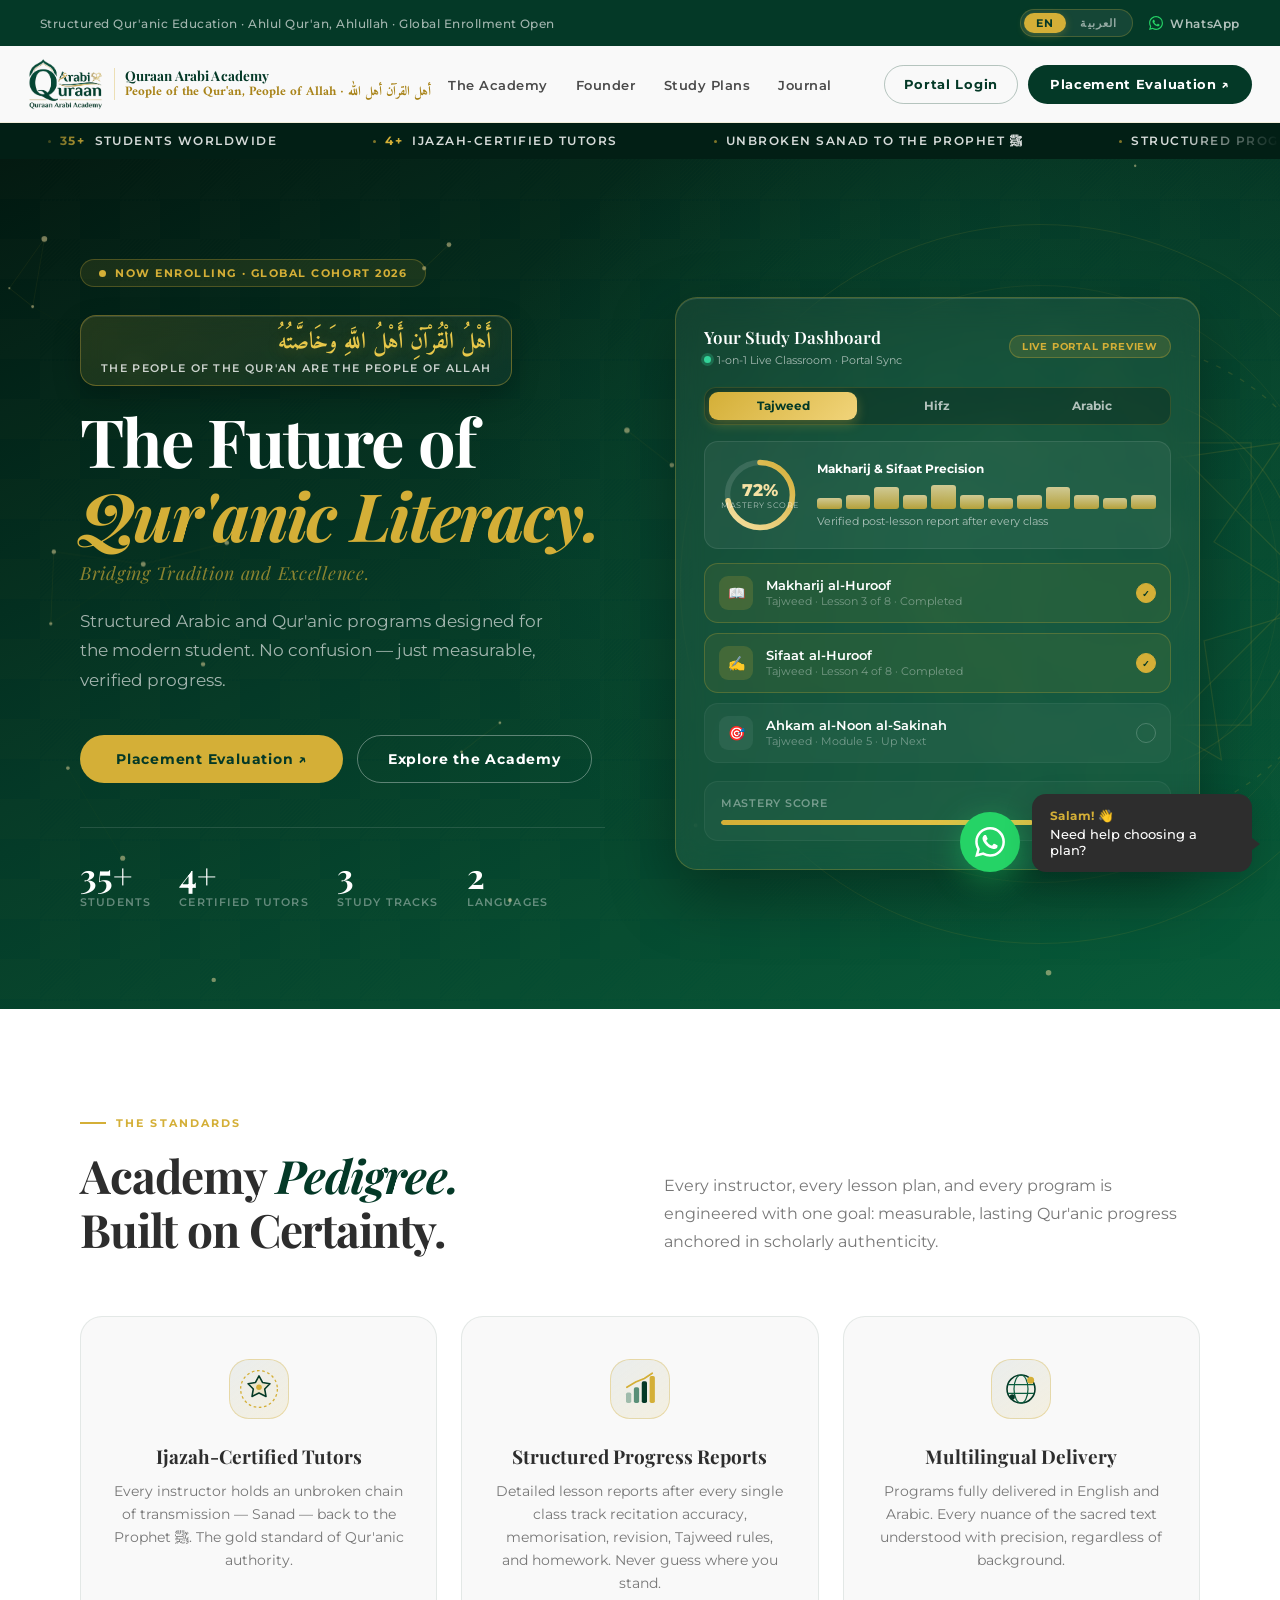
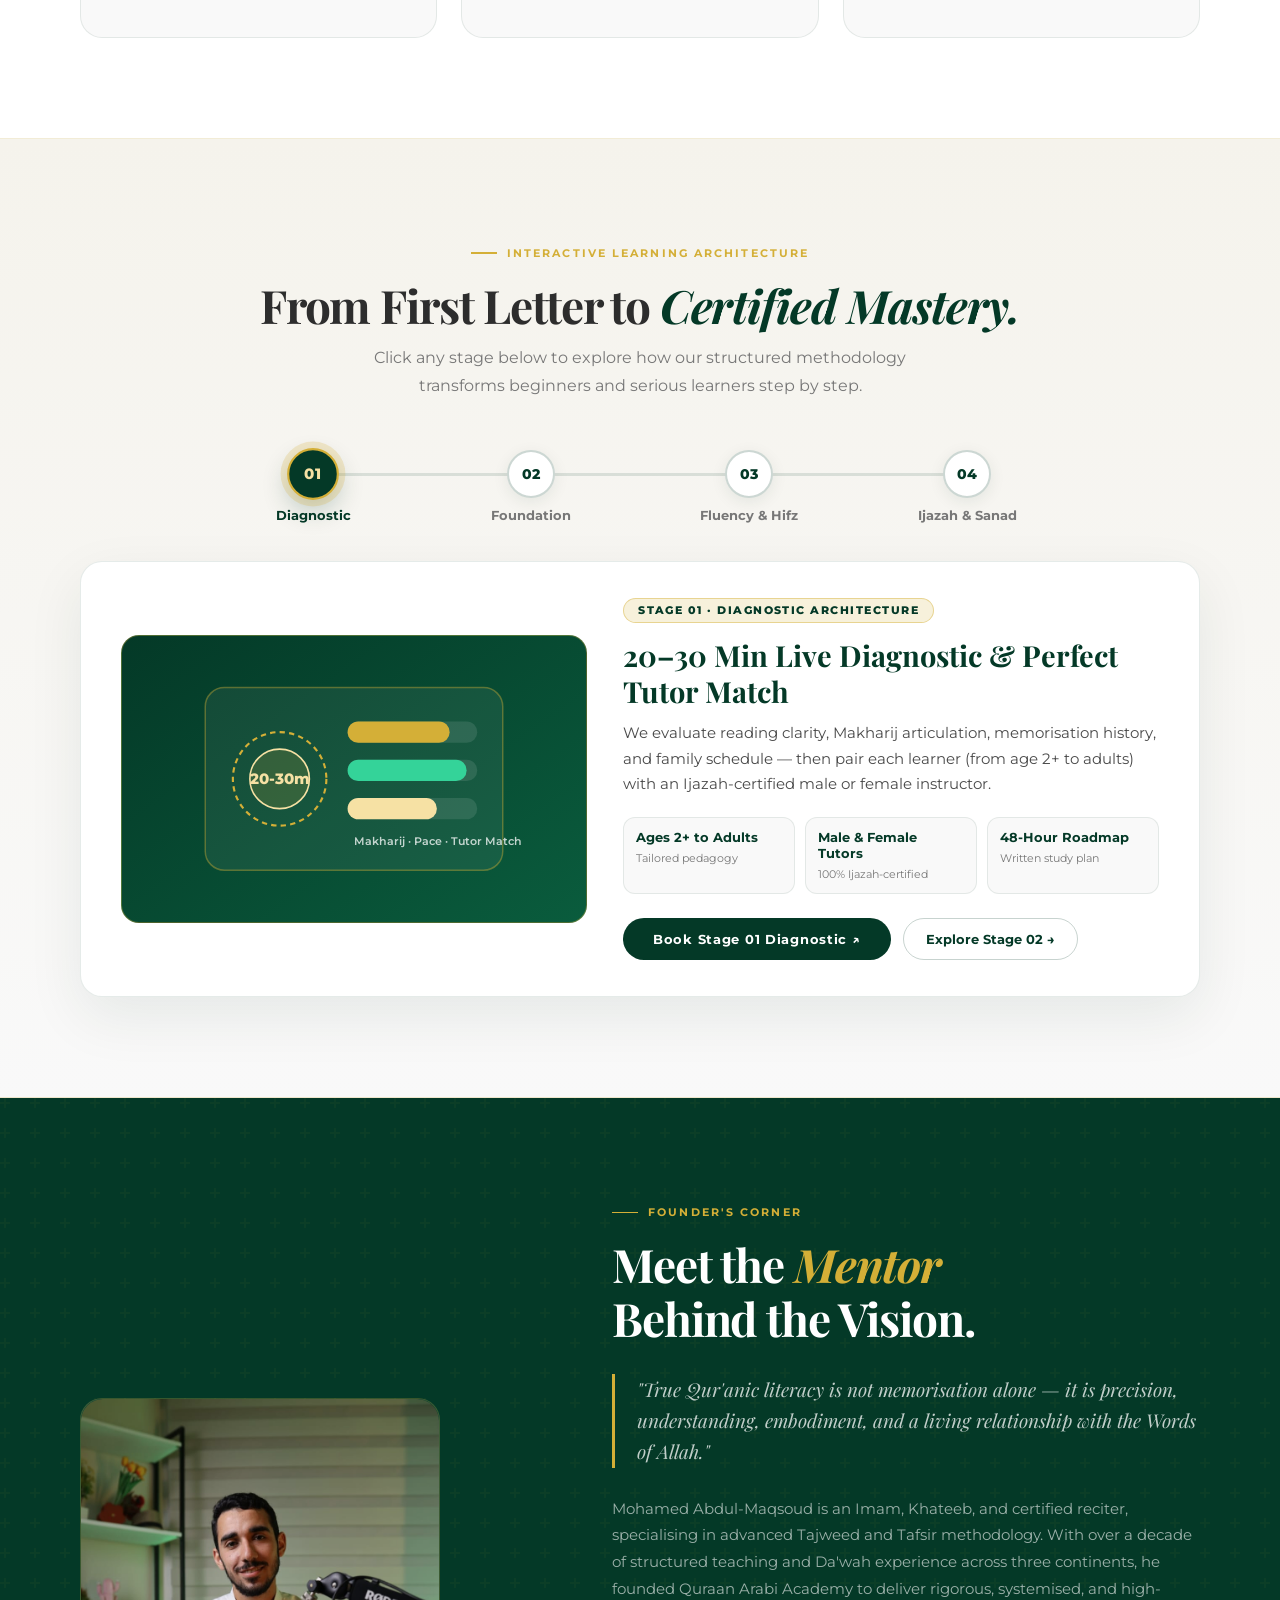
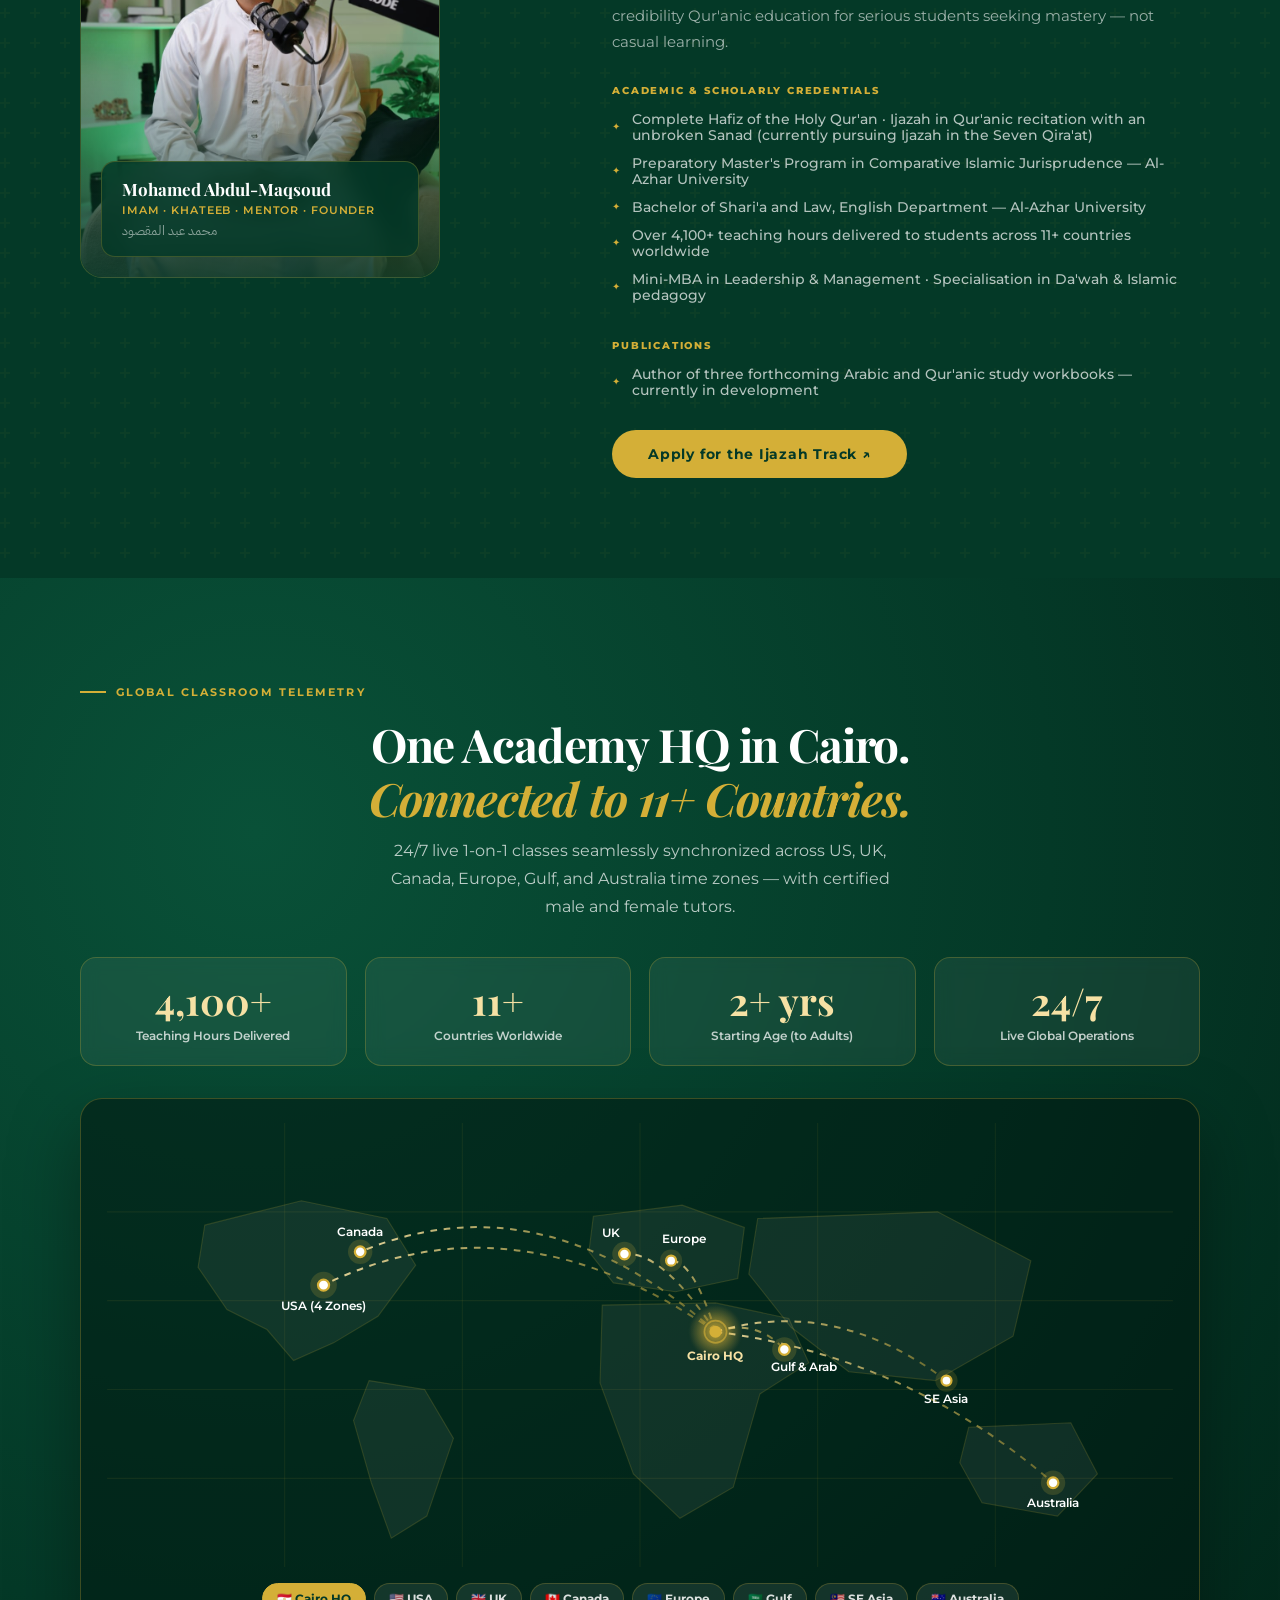
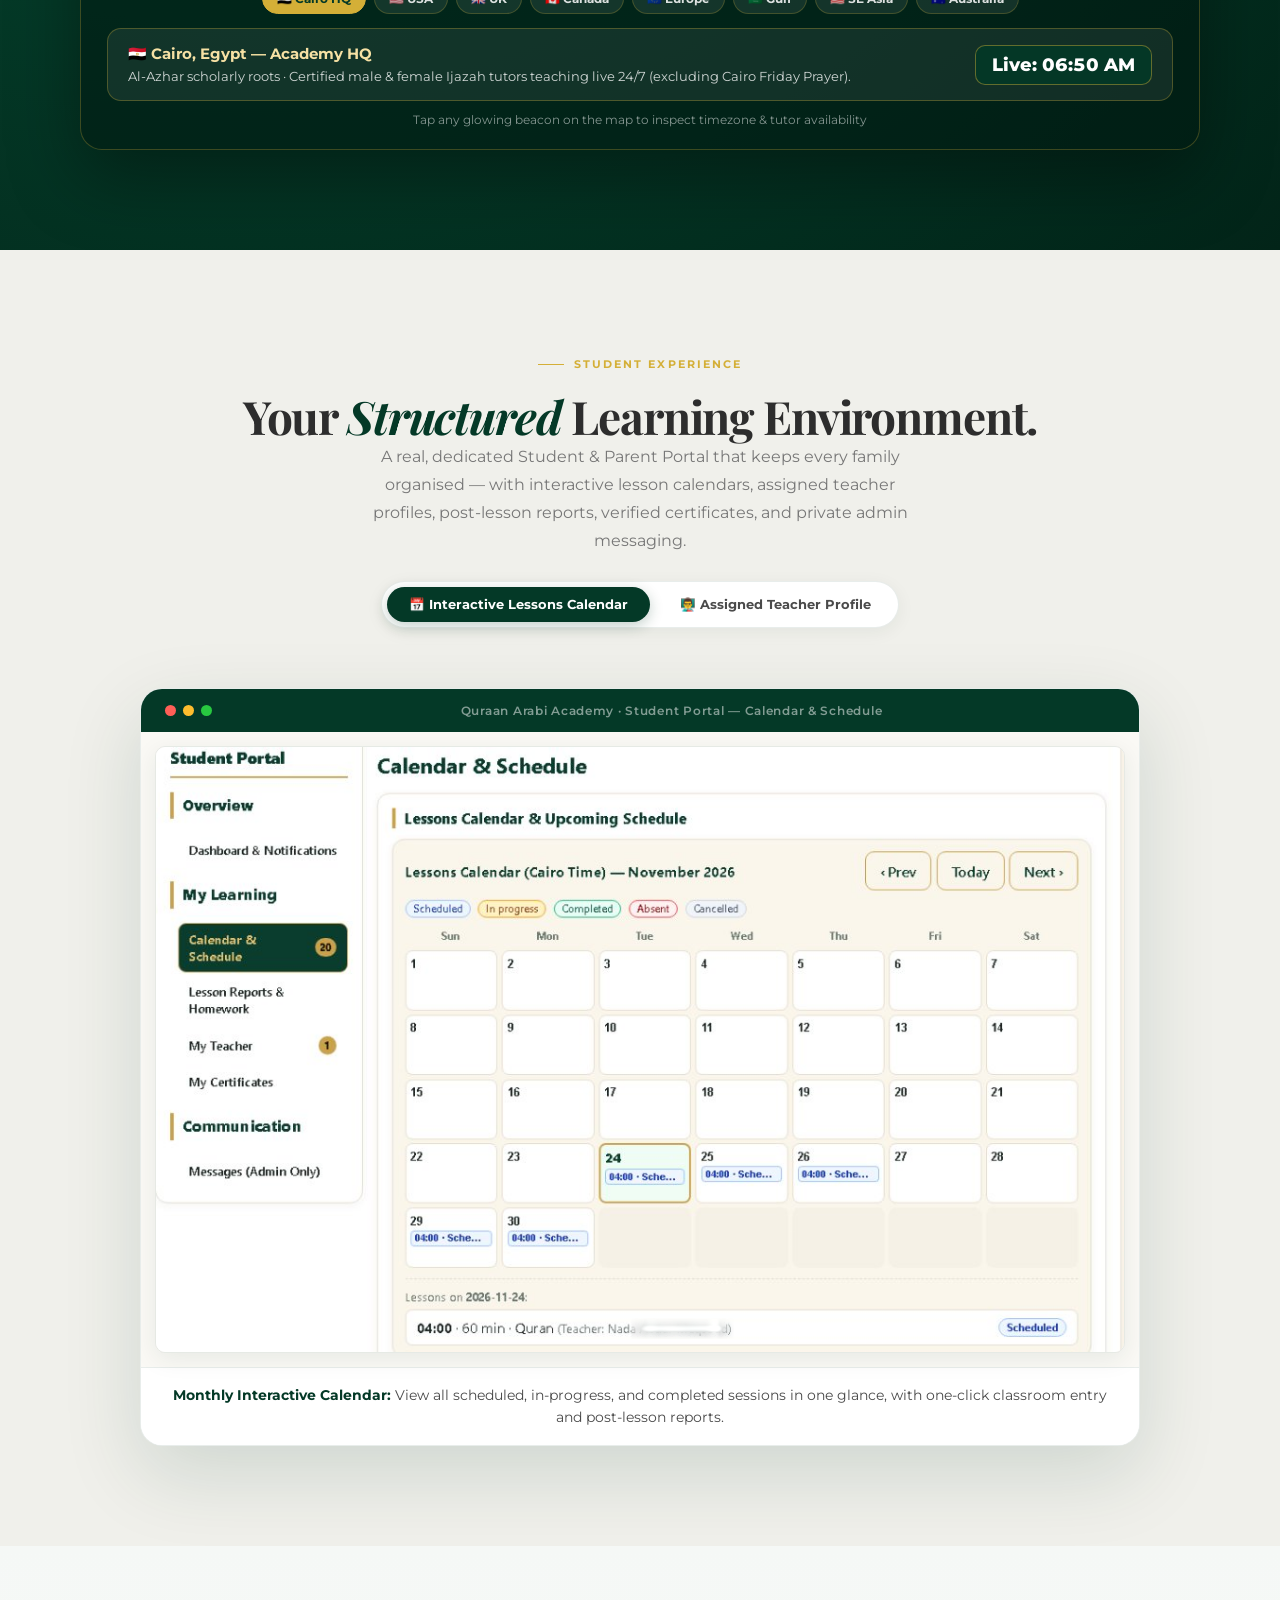
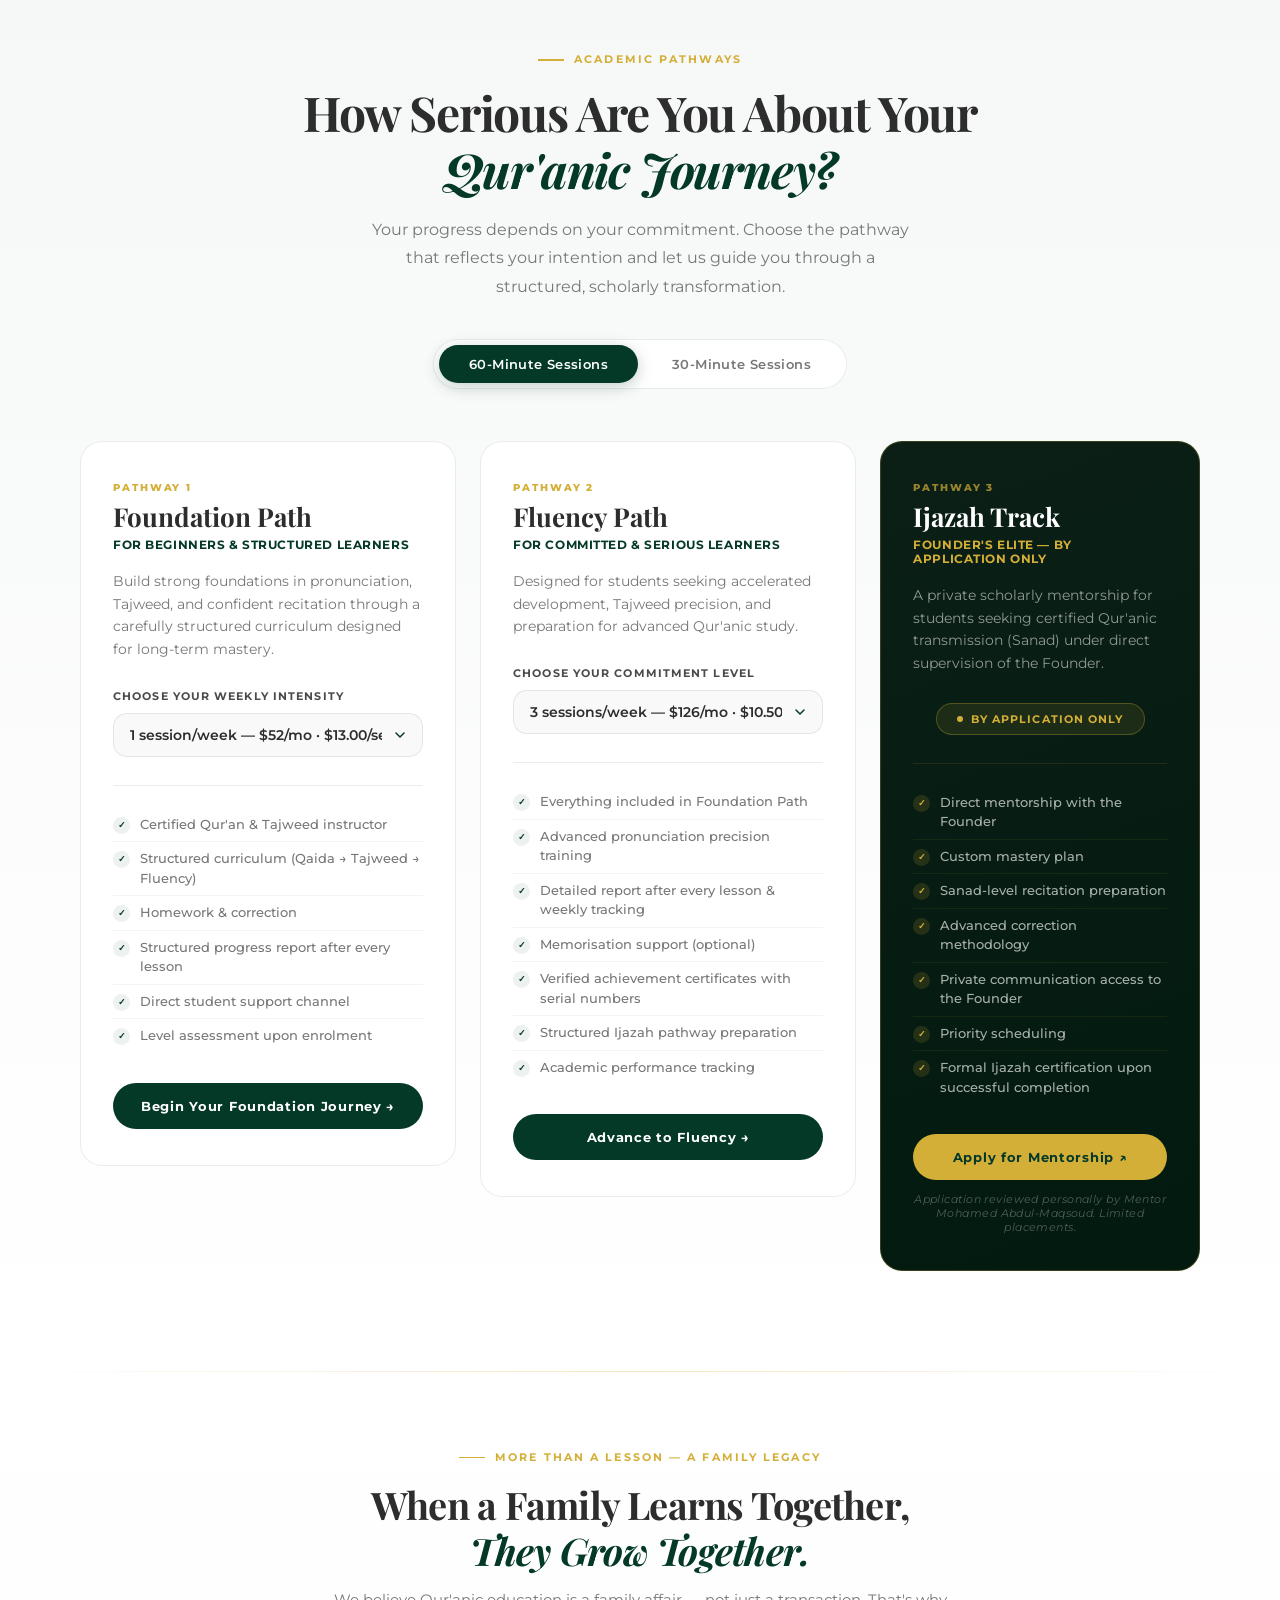
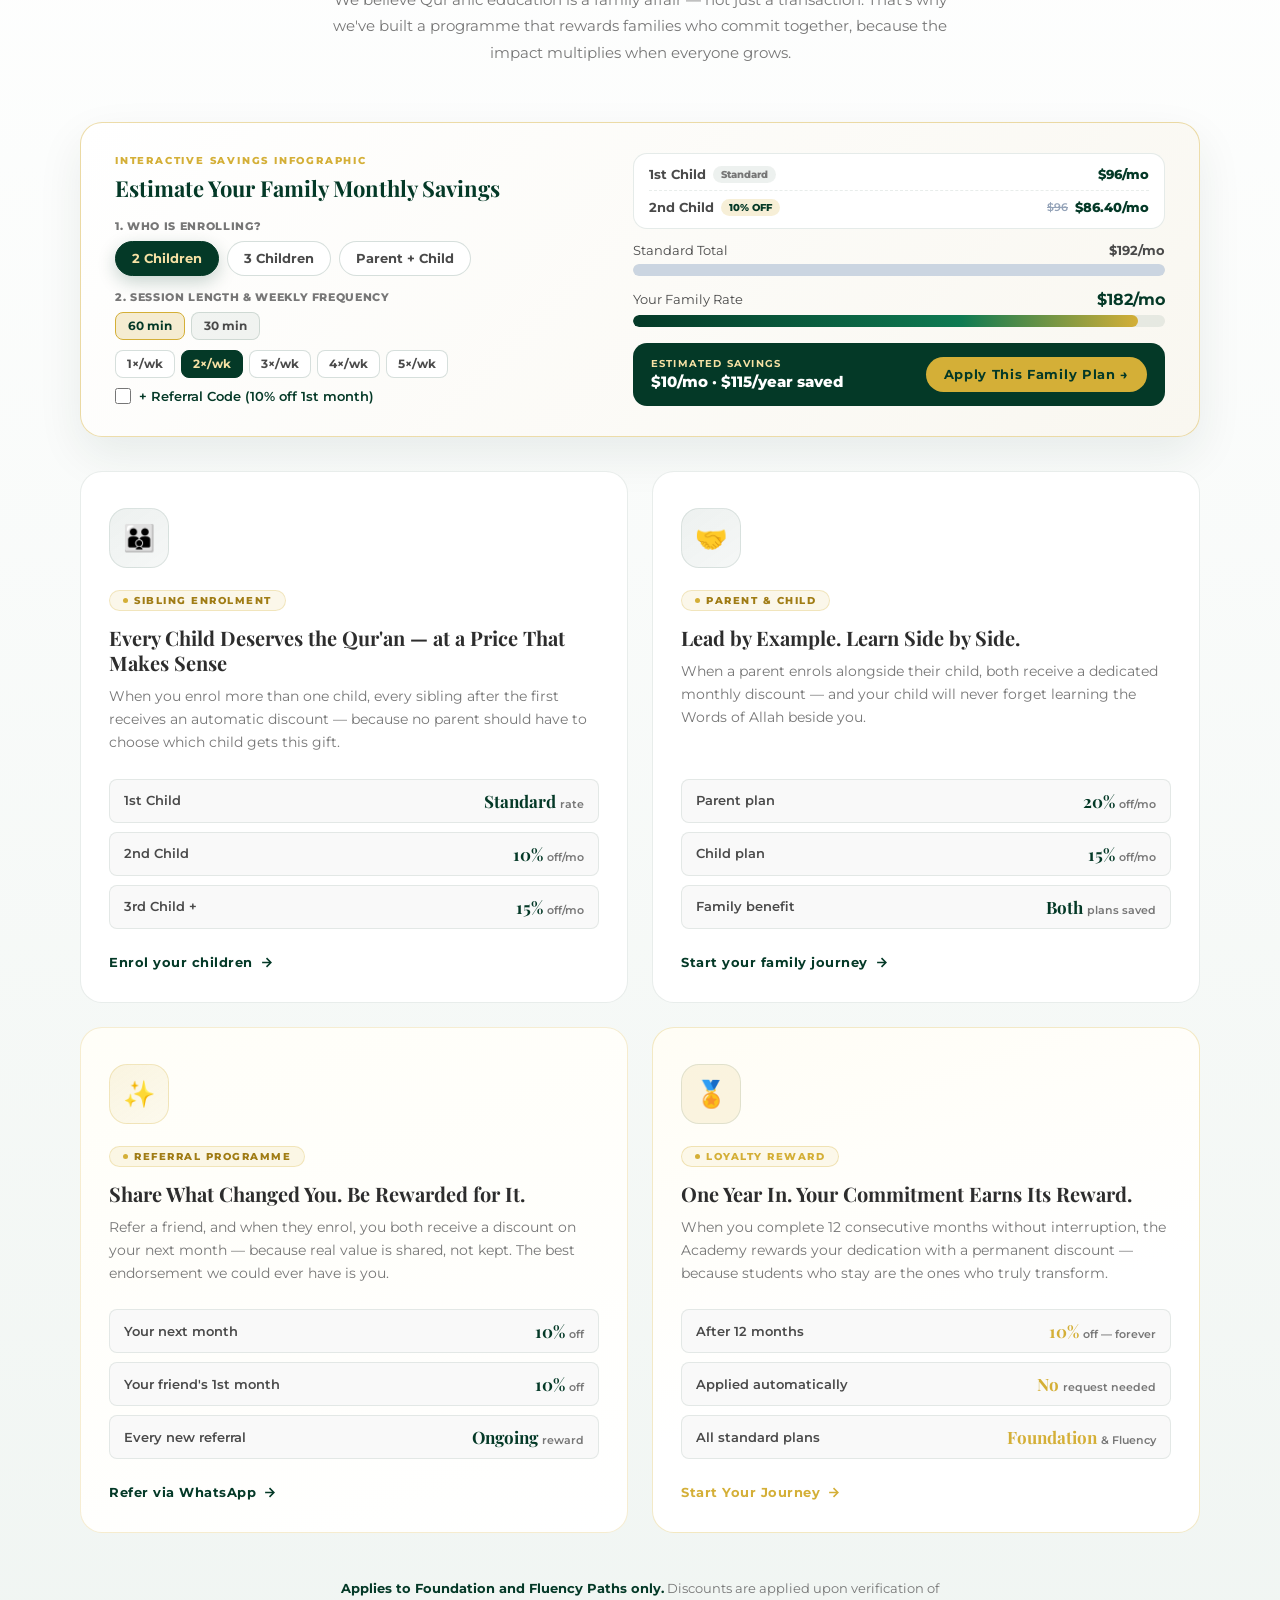
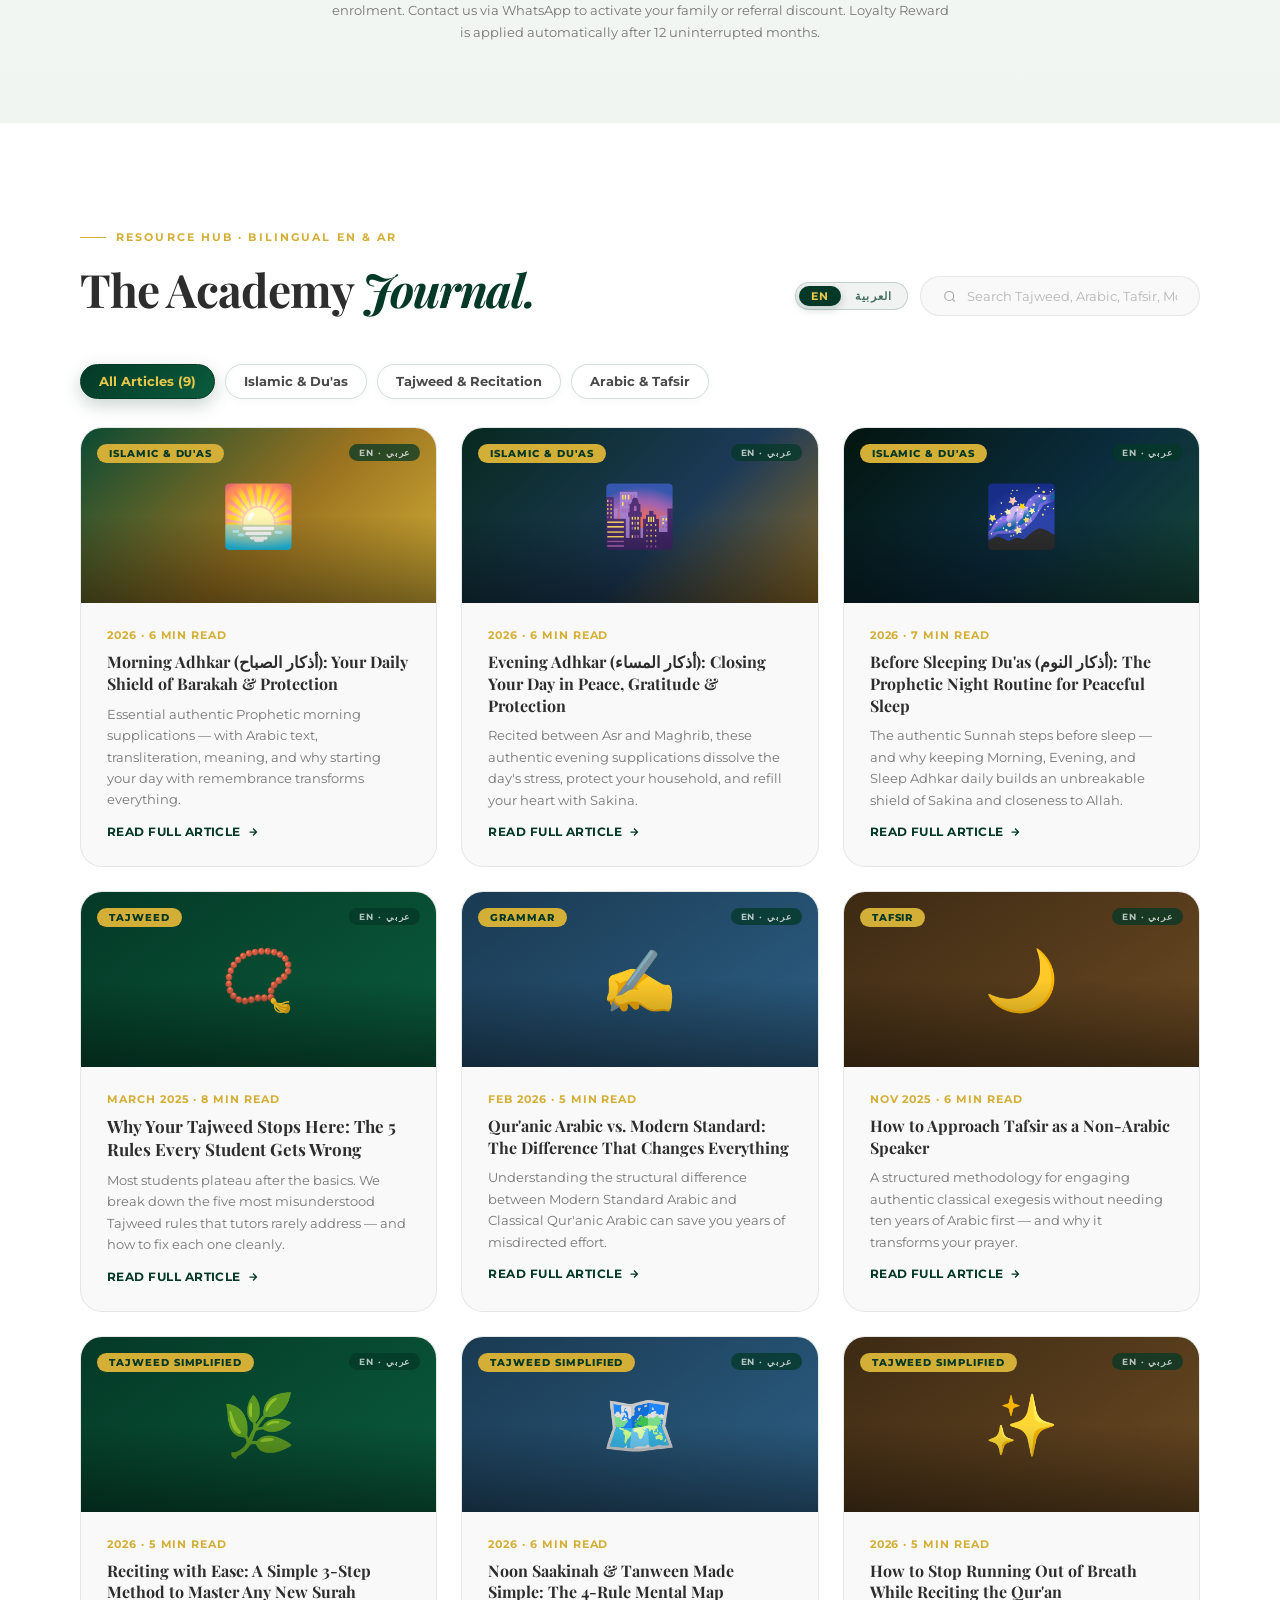
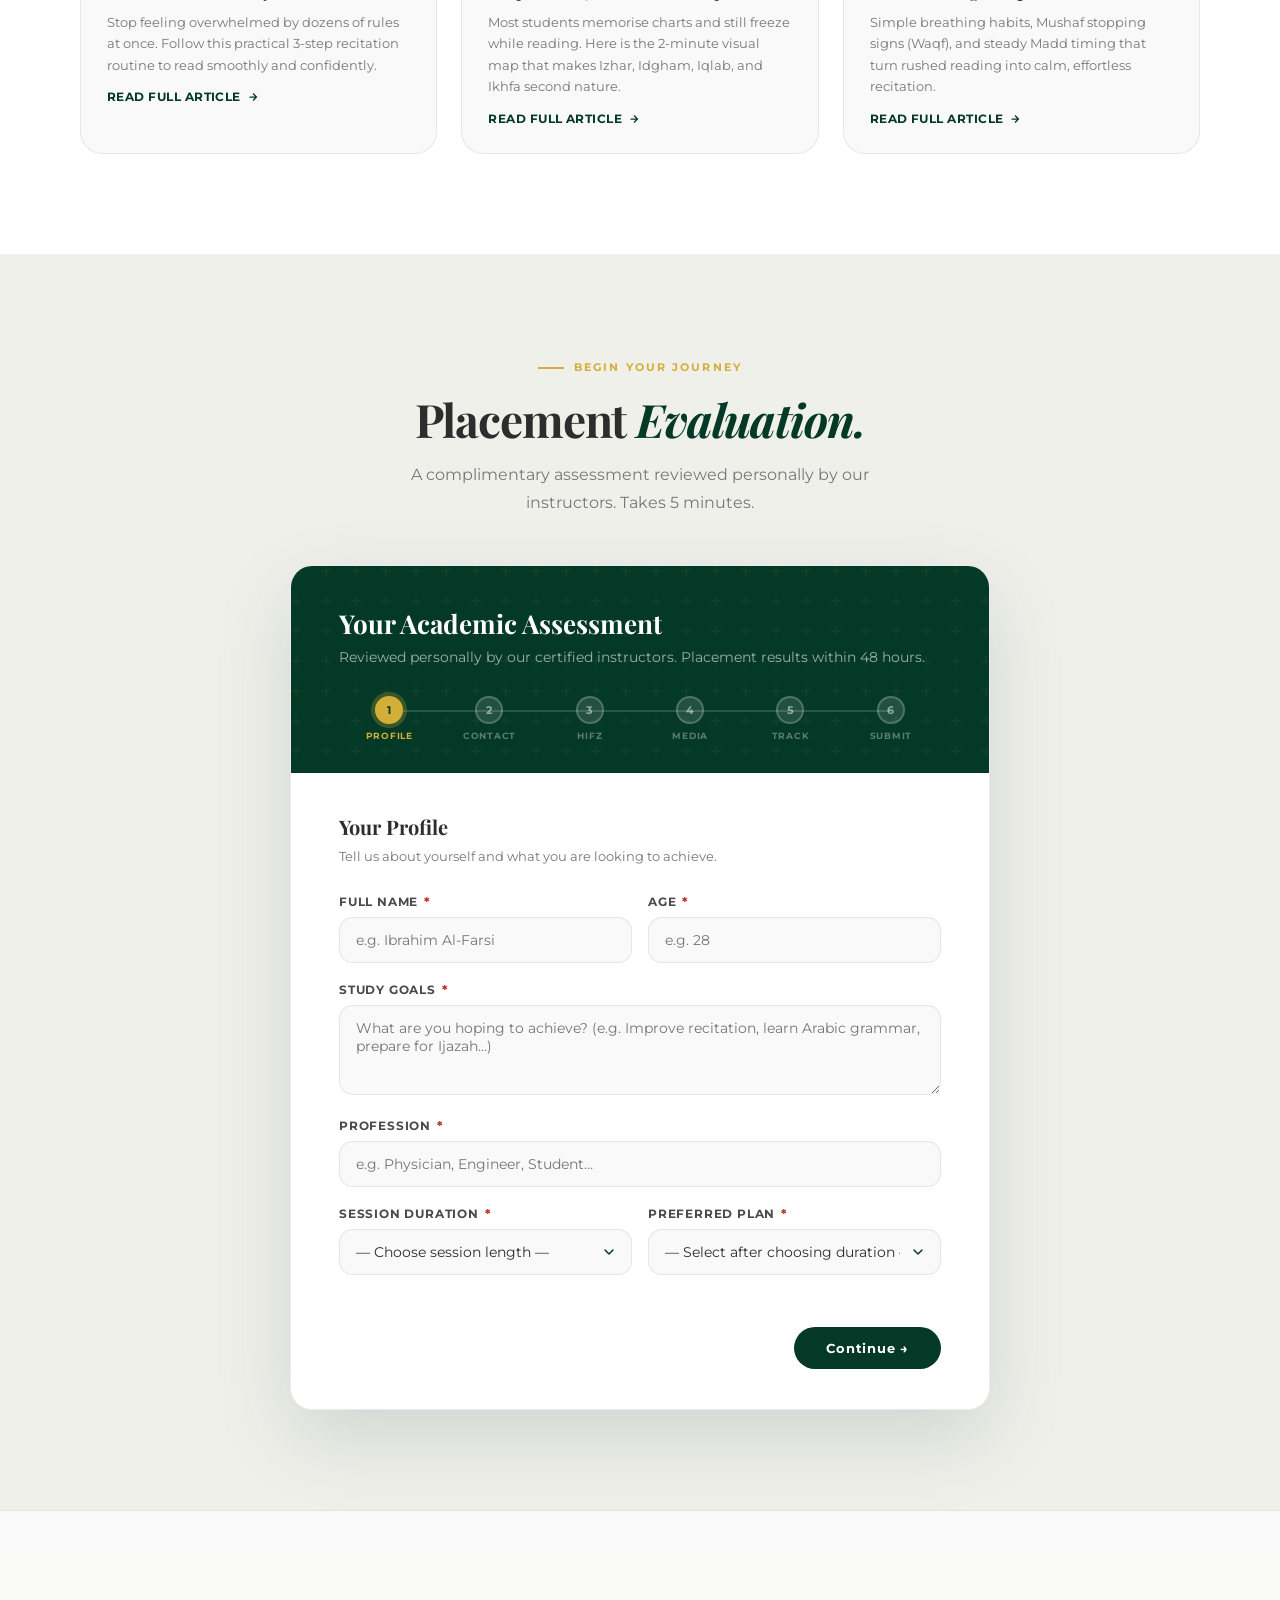
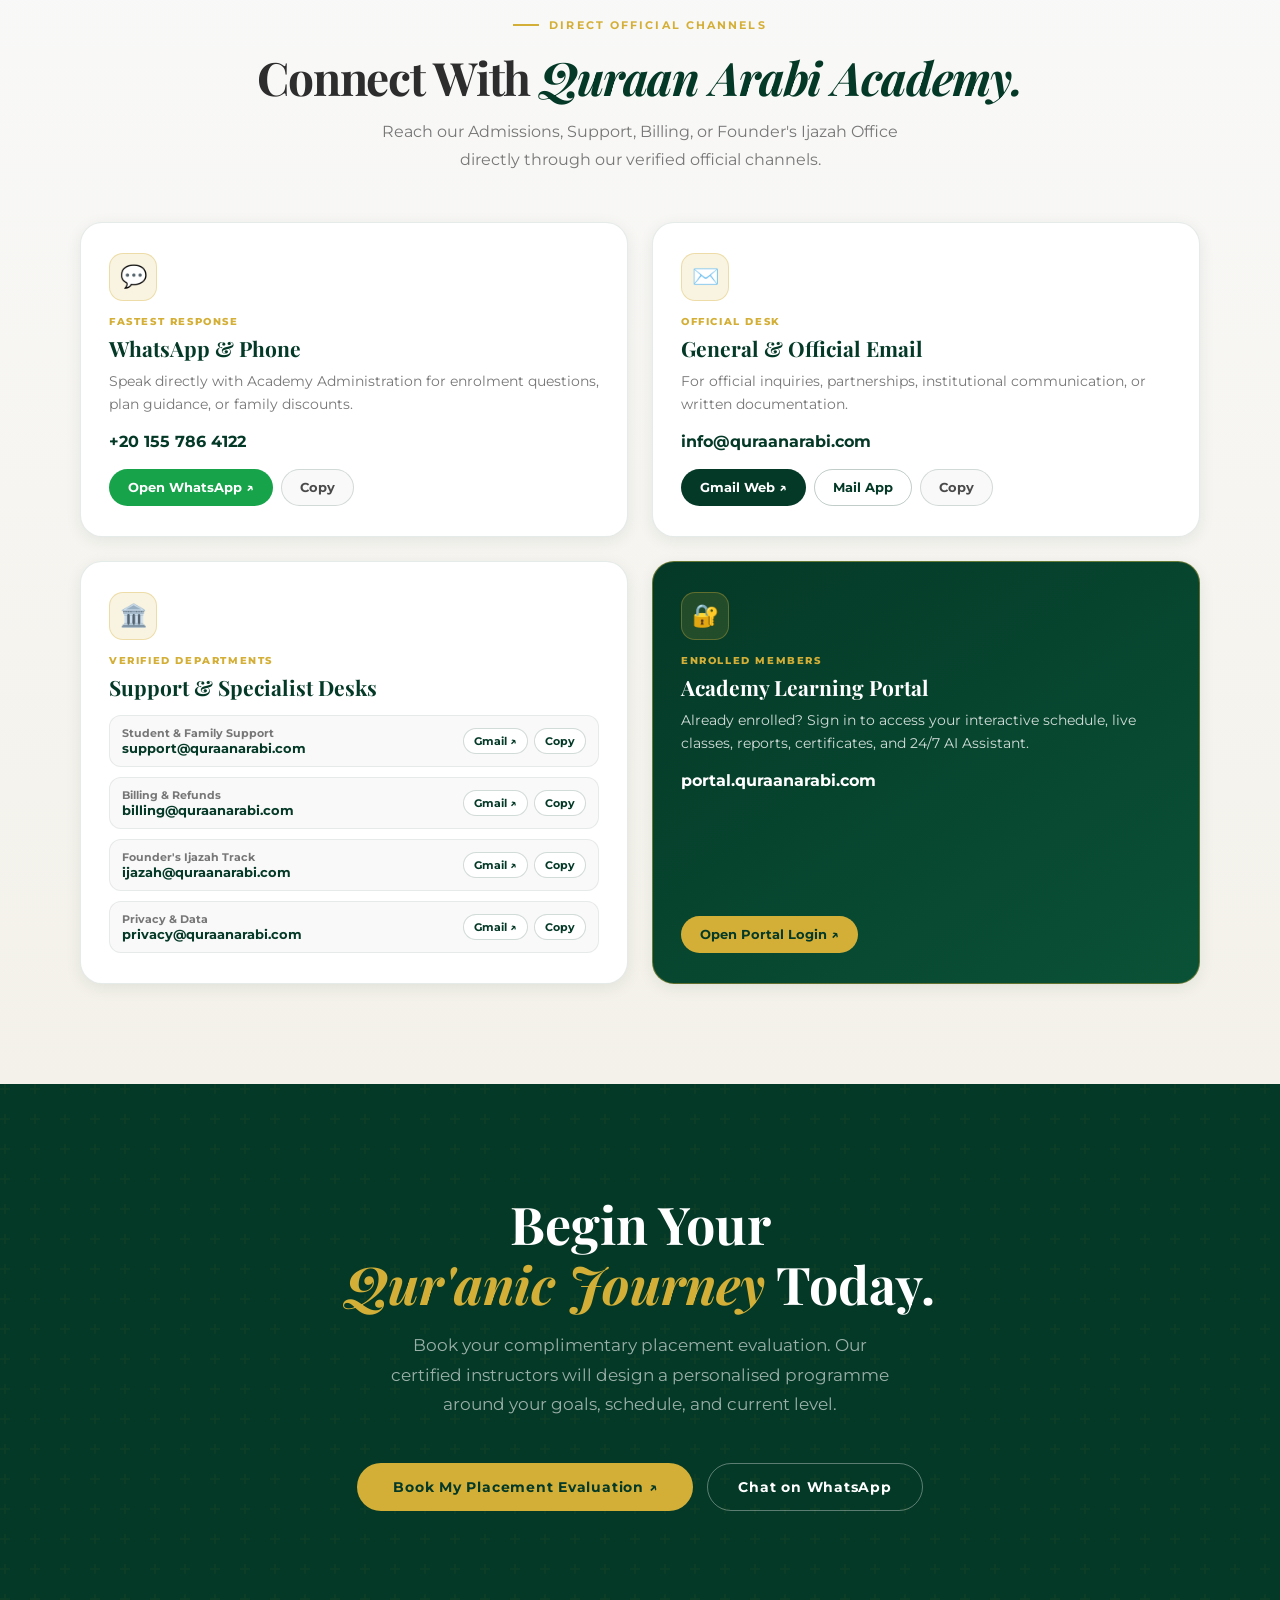
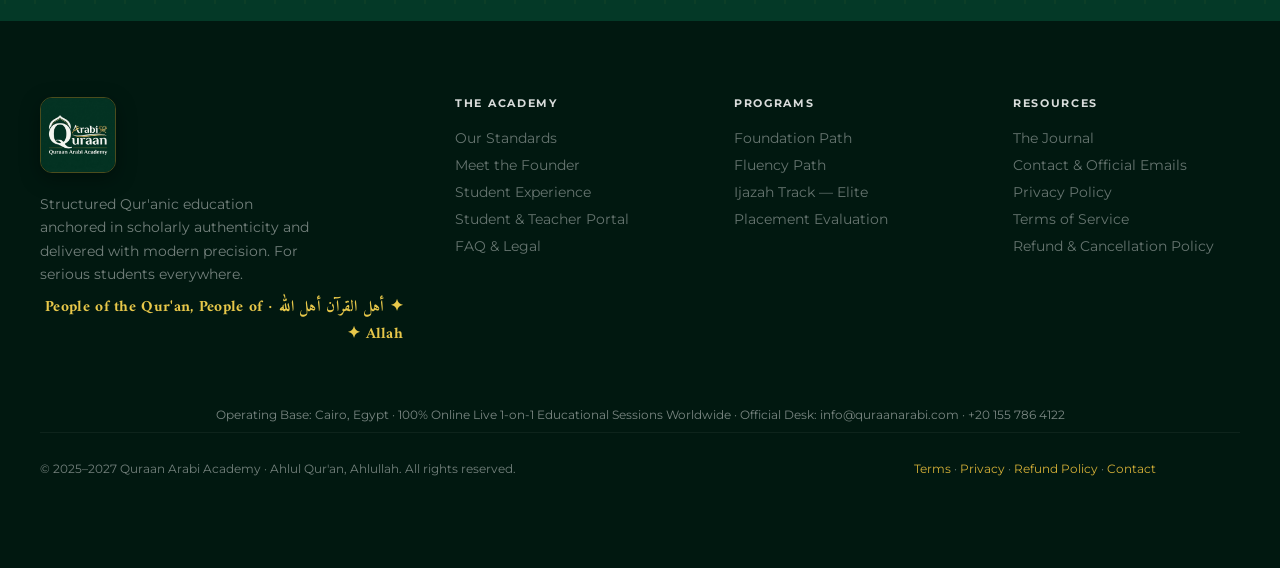
==== commit 27819c2d: "Add files via upload" ====
--- a/index.html
+++ b/index.html
@@ -20,6 +20,7 @@
 <link rel="stylesheet" href="css/style.css">
 </head>
 <body>
+<div class="scroll-progress-bar" id="scrollProgressBar" aria-hidden="true"></div>
 
 <!-- ══ TOP BAR ══ -->
 <div class="top-bar">
@@ -127,8 +128,18 @@
 <!-- ══ HERO ══ -->
 <section class="hero">
   <div class="hero-bg"></div>
+  <canvas id="heroGeoCanvas" class="hero-geo-canvas" aria-hidden="true"></canvas>
   <div class="hero-pattern"></div>
   <div class="hero-ring"></div>
+  <!-- Architectural Rotating Islamic Geometric Astrolabe -->
+  <svg class="hero-astrolabe" viewBox="0 0 420 420" fill="none" aria-hidden="true">
+    <circle cx="210" cy="210" r="196" stroke="#D4AF37" stroke-opacity="0.16" stroke-width="1" stroke-dasharray="4 7"/>
+    <circle cx="210" cy="210" r="154" stroke="#D4AF37" stroke-opacity="0.12" stroke-width="1"/>
+    <polygon points="210,22 252,110 348,96 294,176 378,228 286,256 300,352 210,300 120,352 134,256 42,228 126,176 72,96 168,110" stroke="#D4AF37" stroke-opacity="0.14" stroke-width="1"/>
+    <rect x="96" y="96" width="228" height="228" stroke="#D4AF37" stroke-opacity="0.13" stroke-width="1"/>
+    <rect x="96" y="96" width="228" height="228" stroke="#D4AF37" stroke-opacity="0.13" stroke-width="1" transform="rotate(45 210 210)"/>
+    <circle cx="210" cy="210" r="64" stroke="#D4AF37" stroke-opacity="0.2" stroke-width="1"/>
+  </svg>
   <div class="container">
     <div class="hero-inner">
       <div>
@@ -145,7 +156,7 @@
         <p data-i18n="hero.desc">Structured Arabic and Qur'anic programs designed for the modern student. No confusion — just measurable, verified progress.</p>
         <div class="hero-ctas">
           <a href="#placement" class="btn btn-gold" data-i18n="hero.cta1">Placement Evaluation ↗</a>
-          <a href="#pedigree" class="btn btn-ghost" data-i18n="hero.cta2">Explore the Academy</a>
+          <a href="#roadmap" class="btn btn-ghost" data-i18n="hero.cta2">Explore the Academy</a>
         </div>
         <div class="hero-stats">
           <div>
@@ -167,12 +178,47 @@
         </div>
       </div>
       <div>
-        <div class="hero-card">
+        <div class="hero-card hero-card-interactive">
           <div class="hcard-head">
-            <div class="hcard-title" data-i18n="hero.card_title">Your Study Dashboard</div>
-            <div class="hcard-badge" data-i18n="hero.card_badge">In Progress</div>
-          </div>
-          <div class="lesson-list">
+            <div>
+              <div class="hcard-title" data-i18n="hero.card_title">Your Study Dashboard</div>
+              <div class="hcard-live-sub"><span class="hcard-live-dot"></span> 1-on-1 Live Classroom · Portal Sync</div>
+            </div>
+            <div class="hcard-badge" data-i18n="hero.card_badge">Live Portal Preview</div>
+          </div>
+          <!-- Interactive Track Preview Tabs -->
+          <div class="hcard-tabs" role="tablist" aria-label="Interactive curriculum preview">
+            <button type="button" class="hcard-tab active" data-htrack="tajweed" onclick="switchHeroTrack('tajweed', this)" data-i18n="hero.tab_tajweed">Tajweed</button>
+            <button type="button" class="hcard-tab" data-htrack="hifz" onclick="switchHeroTrack('hifz', this)" data-i18n="hero.tab_hifz">Hifz</button>
+            <button type="button" class="hcard-tab" data-htrack="arabic" onclick="switchHeroTrack('arabic', this)" data-i18n="hero.tab_arabic">Arabic</button>
+          </div>
+          <!-- Interactive SVG Mastery Ring + Lessons -->
+          <div class="hcard-visual-row">
+            <div class="hcard-ring-wrap">
+              <svg class="hcard-ring-svg" viewBox="0 0 96 96" aria-hidden="true">
+                <circle cx="48" cy="48" r="38" stroke="rgba(255,255,255,0.12)" stroke-width="6.5" fill="none"/>
+                <circle id="heroRingArc" cx="48" cy="48" r="38" stroke="url(#goldRingGrad)" stroke-width="6.5" stroke-linecap="round" fill="none" stroke-dasharray="238.76" stroke-dashoffset="66.85" transform="rotate(-90 48 48)"/>
+                <defs>
+                  <linearGradient id="goldRingGrad" x1="0%" y1="0%" x2="100%" y2="100%">
+                    <stop offset="0%" stop-color="#f6e1a4"/>
+                    <stop offset="100%" stop-color="#D4AF37"/>
+                  </linearGradient>
+                </defs>
+              </svg>
+              <div class="hcard-ring-val">
+                <span id="heroRingPct">72%</span>
+                <small data-i18n="hero.card_prog">Mastery Score</small>
+              </div>
+            </div>
+            <div class="hcard-wave-box" aria-hidden="true">
+              <div class="hcard-wave-lbl" id="heroTrackTag">Makharij &amp; Sifaat</div>
+              <div class="hcard-wave-bars">
+                <span></span><span></span><span></span><span></span><span></span><span></span><span></span><span></span><span></span><span></span><span></span><span></span>
+              </div>
+              <div class="hcard-wave-meta" id="heroTrackMeta">Verified post-lesson report after every class</div>
+            </div>
+          </div>
+          <div class="lesson-list" id="heroLessonList">
             <div class="lesson-row done">
               <div class="lesson-ico">📖</div>
               <div class="lesson-info">
@@ -192,18 +238,18 @@
             <div class="lesson-row">
               <div class="lesson-ico">🎯</div>
               <div class="lesson-info">
-                <div class="lesson-nm">Arabic Verb Conjugation</div>
-                <div class="lesson-mt">Grammar · Module 1 · Next</div>
+                <div class="lesson-nm">Ahkam al-Noon al-Sakinah</div>
+                <div class="lesson-mt">Tajweed · Module 5 · Up Next</div>
               </div>
               <div class="check-circle"></div>
             </div>
           </div>
           <div class="prog-wrap">
             <div class="prog-labels">
-              <span data-i18n="hero.card_prog">Weekly Progress</span>
-              <span>72%</span>
-            </div>
-            <div class="prog-bar"><div class="prog-fill"></div></div>
+              <span data-i18n="hero.card_prog">Mastery Score</span>
+              <span id="heroBarPct">72%</span>
+            </div>
+            <div class="prog-bar"><div class="prog-fill" id="heroBarFill" style="width:72%;"></div></div>
           </div>
         </div>
       </div>
@@ -223,20 +269,96 @@
       <p class="section-sub reveal d1" data-i18n="ped.sub">Every instructor, every lesson plan, and every program is engineered with one goal: measurable, lasting Qur'anic progress anchored in scholarly authenticity.</p>
     </div>
     <div class="pedigree-grid">
-      <div class="ped-card reveal">
-        <div class="ped-icon">🎓</div>
+      <div class="ped-card spotlight-card reveal">
+        <div class="ped-icon ped-svg-icon">
+          <svg viewBox="0 0 48 48" fill="none" aria-hidden="true">
+            <circle cx="24" cy="24" r="21" stroke="#D4AF37" stroke-width="1.5" stroke-dasharray="3 3"/>
+            <path d="M24 9L28 16.5L36.5 18L30.5 24L32 32.5L24 28.5L16 32.5L17.5 24L11.5 18L20 16.5L24 9Z" fill="rgba(212,175,55,0.16)" stroke="#043927" stroke-width="1.8" stroke-linejoin="round"/>
+            <circle cx="24" cy="22" r="3.2" fill="#D4AF37"/>
+          </svg>
+        </div>
         <h3 data-i18n="ped.c1_t">Ijazah-Certified Tutors</h3>
         <p data-i18n="ped.c1_p">Every instructor holds an unbroken chain of transmission — Sanad — back to the Prophet ﷺ. The gold standard of Qur'anic authority.</p>
       </div>
-      <div class="ped-card reveal d1">
-        <div class="ped-icon">📊</div>
+      <div class="ped-card spotlight-card reveal d1">
+        <div class="ped-icon ped-svg-icon">
+          <svg viewBox="0 0 48 48" fill="none" aria-hidden="true">
+            <rect x="8" y="28" width="6" height="12" rx="2" fill="#0a5c3d" opacity="0.35"/>
+            <rect x="17" y="22" width="6" height="18" rx="2" fill="#0a5c3d" opacity="0.65"/>
+            <rect x="26" y="15" width="6" height="25" rx="2" fill="#043927"/>
+            <rect x="35" y="9" width="6" height="31" rx="2" fill="#D4AF37"/>
+            <path d="M9 22L19 16L29 12L38 6" stroke="#D4AF37" stroke-width="2" stroke-linecap="round"/>
+          </svg>
+        </div>
         <h3 data-i18n="ped.c2_t">Structured Progress Reports</h3>
         <p data-i18n="ped.c2_p">Detailed lesson reports after every single class track recitation accuracy, memorisation, revision, Tajweed rules, and homework. Never guess where you stand.</p>
       </div>
-      <div class="ped-card reveal d2">
-        <div class="ped-icon">🌍</div>
+      <div class="ped-card spotlight-card reveal d2">
+        <div class="ped-icon ped-svg-icon">
+          <svg viewBox="0 0 48 48" fill="none" aria-hidden="true">
+            <circle cx="24" cy="24" r="16" stroke="#043927" stroke-width="1.8"/>
+            <ellipse cx="24" cy="24" rx="8" ry="16" stroke="#0a5c3d" stroke-width="1.4"/>
+            <path d="M9 19H39M9 29H39" stroke="#0a5c3d" stroke-width="1.3"/>
+            <circle cx="35" cy="14" r="4" fill="#D4AF37"/>
+            <circle cx="14" cy="33" r="3" fill="#043927"/>
+          </svg>
+        </div>
         <h3 data-i18n="ped.c3_t">Multilingual Delivery</h3>
         <p data-i18n="ped.c3_p">Programs fully delivered in English and Arabic. Every nuance of the sacred text understood with precision, regardless of background.</p>
+      </div>
+    </div>
+  </div>
+</section>
+
+
+<!-- ══ INTERACTIVE 4-STAGE MASTERY ROADMAP INFOGRAPHIC ══ -->
+<section class="roadmap-sec" id="roadmap">
+  <div class="container">
+    <div class="roadmap-head reveal">
+      <div class="eyebrow" style="justify-content:center;" data-i18n="roadmap.eye">Interactive Learning Architecture</div>
+      <h2 class="section-title" style="text-align:center;" data-i18n-html="roadmap.title">From First Letter to <em>Certified Mastery.</em></h2>
+      <p class="section-sub" style="margin:12px auto 0;text-align:center;" data-i18n="roadmap.sub">Click any stage below to explore how our structured methodology transforms beginners and serious learners step by step.</p>
+    </div>
+
+    <!-- Interactive Connected 4-Node SVG Timeline -->
+    <div class="roadmap-rail-wrap reveal">
+      <div class="roadmap-rail-bg">
+        <div class="roadmap-rail-fill" id="roadmapRailFill" style="width:0%;"></div>
+      </div>
+      <div class="roadmap-nodes" role="tablist" aria-label="4-Stage Qur'anic Mastery Roadmap">
+        <button type="button" class="rm-node active" data-stage="0" onclick="selectRoadmapStage(0)">
+          <span class="rm-num">01</span>
+          <span class="rm-label" data-i18n="roadmap.s1_lbl">Diagnostic</span>
+        </button>
+        <button type="button" class="rm-node" data-stage="1" onclick="selectRoadmapStage(1)">
+          <span class="rm-num">02</span>
+          <span class="rm-label" data-i18n="roadmap.s2_lbl">Foundation</span>
+        </button>
+        <button type="button" class="rm-node" data-stage="2" onclick="selectRoadmapStage(2)">
+          <span class="rm-num">03</span>
+          <span class="rm-label" data-i18n="roadmap.s3_lbl">Fluency &amp; Hifz</span>
+        </button>
+        <button type="button" class="rm-node" data-stage="3" onclick="selectRoadmapStage(3)">
+          <span class="rm-num">04</span>
+          <span class="rm-label" data-i18n="roadmap.s4_lbl">Ijazah &amp; Sanad</span>
+        </button>
+      </div>
+    </div>
+
+    <!-- Interactive Stage Infographic Showcase -->
+    <div class="roadmap-stage-card reveal" id="roadmapStageCard">
+      <div class="rm-visual-pane" id="roadmapVisualPane" aria-hidden="true">
+        <!-- Populated dynamically with bespoke interactive SVG diagram per stage -->
+      </div>
+      <div class="rm-detail-pane">
+        <div class="rm-stage-badge" id="roadmapStageBadge">Stage 01 · Entry Architecture</div>
+        <h3 class="rm-stage-title" id="roadmapStageTitle">20–30 Min Live Diagnostic &amp; Perfect Tutor Match</h3>
+        <p class="rm-stage-desc" id="roadmapStageDesc">We evaluate reading accuracy, letter articulation (Makharij), age, and learning goals — then pair each student (ages 2+ to adults) with a certified male or female Ijazah instructor.</p>
+        <div class="rm-metrics" id="roadmapStageMetrics"></div>
+        <div class="rm-actions">
+          <a href="#placement" class="btn btn-emerald" id="roadmapStageCta">Start With Stage 01 ↗</a>
+          <button type="button" class="rm-next-btn" id="roadmapNextBtn" onclick="nextRoadmapStage()">Next Stage →</button>
+        </div>
       </div>
     </div>
   </div>
@@ -289,6 +411,171 @@
           <a href="quraanic-transformation.html" class="btn btn-gold" data-i18n="founder.cta">Apply for the Ijazah Track ↗</a>
         </div>
       </div>
+    </div>
+  </div>
+</section>
+
+
+<!-- ══ GLOBAL REACH & IMPACT TELEMETRY MAP ══ -->
+<section class="global-reach" id="global-reach">
+  <div class="container">
+    <div class="reach-head reveal">
+      <div class="eyebrow" style="justify-content:center;" data-i18n="reach.eye">Global Classroom Telemetry</div>
+      <h2 class="section-title" style="text-align:center;color:#ffffff;" data-i18n-html="reach.title">One Academy HQ in Cairo.<br><em>Connected to 11+ Countries.</em></h2>
+      <p class="section-sub" style="margin:12px auto 0;text-align:center;color:rgba(255,255,255,0.72);" data-i18n="reach.sub">24/7 live 1-on-1 classes seamlessly synchronized across US, UK, Canada, Europe, Gulf, and Australia time zones — with certified male and female tutors.</p>
+    </div>
+
+    <!-- Animated Counter Stat Pillars -->
+    <div class="reach-kpis reveal">
+      <div class="rk-card">
+        <div class="rk-num"><span class="count-up" data-target="4100">4,100</span>+</div>
+        <div class="rk-lbl" data-i18n="reach.k1">Teaching Hours Delivered</div>
+      </div>
+      <div class="rk-card">
+        <div class="rk-num"><span class="count-up" data-target="11">11</span>+</div>
+        <div class="rk-lbl" data-i18n="reach.k2">Countries Worldwide</div>
+      </div>
+      <div class="rk-card">
+        <div class="rk-num"><span class="count-up" data-target="2">2</span>+ yrs</div>
+        <div class="rk-lbl" data-i18n="reach.k3">Starting Age (to Adults)</div>
+      </div>
+      <div class="rk-card">
+        <div class="rk-num">24/7</div>
+        <div class="rk-lbl" data-i18n="reach.k4">Live Global Operations</div>
+      </div>
+    </div>
+
+    <!-- Interactive Stylized World Connection Infographic Map -->
+    <div class="reach-map-shell reveal">
+      <div class="reach-map-wrap">
+        <svg class="reach-map-svg" viewBox="0 0 960 400" fill="none" role="img" aria-label="Interactive Global Student Hubs Connected to Cairo HQ">
+          <defs>
+            <radialGradient id="cairoGlow" cx="50%" cy="50%" r="50%">
+              <stop offset="0%" stop-color="#D4AF37" stop-opacity="0.75"/>
+              <stop offset="100%" stop-color="#D4AF37" stop-opacity="0"/>
+            </radialGradient>
+            <linearGradient id="arcGrad" x1="0%" y1="0%" x2="100%" y2="0%">
+              <stop offset="0%" stop-color="#f6e1a4" stop-opacity="0.9"/>
+              <stop offset="100%" stop-color="#D4AF37" stop-opacity="0.45"/>
+            </linearGradient>
+          </defs>
+          <!-- Subtle latitude/longitude architectural grid -->
+          <g stroke="rgba(212,175,55,0.08)" stroke-width="1">
+            <line x1="0" y1="80" x2="960" y2="80"/>
+            <line x1="0" y1="160" x2="960" y2="160"/>
+            <line x1="0" y1="240" x2="960" y2="240"/>
+            <line x1="0" y1="320" x2="960" y2="320"/>
+            <line x1="160" y1="0" x2="160" y2="400"/>
+            <line x1="320" y1="0" x2="320" y2="400"/>
+            <line x1="480" y1="0" x2="480" y2="400"/>
+            <line x1="640" y1="0" x2="640" y2="400"/>
+            <line x1="800" y1="0" x2="800" y2="400"/>
+          </g>
+          <!-- Stylized minimalist architectural continent silhouettes -->
+          <g fill="rgba(255,255,255,0.06)" stroke="rgba(212,175,55,0.18)" stroke-width="1">
+            <!-- North America -->
+            <path d="M88,92 L175,70 L252,86 L278,128 L244,174 L204,198 L168,214 L144,186 L108,168 L82,130 Z"/>
+            <!-- South America -->
+            <path d="M236,232 L286,240 L312,284 L288,354 L256,374 L238,324 L222,268 Z"/>
+            <!-- Europe -->
+            <path d="M438,84 L518,74 L574,94 L568,140 L512,152 L456,144 L434,116 Z"/>
+            <!-- Africa & Middle East -->
+            <path d="M446,164 L548,162 L614,176 L632,216 L588,244 L564,328 L516,356 L474,316 L444,234 Z"/>
+            <!-- Asia -->
+            <path d="M586,86 L748,80 L832,124 L816,192 L746,232 L668,224 L616,184 L578,136 Z"/>
+            <!-- Australia -->
+            <path d="M776,274 L868,270 L892,316 L856,354 L788,342 L768,306 Z"/>
+          </g>
+
+          <!-- Animated Golden Flight Arcs from Cairo HQ (548, 188) -->
+          <g class="reach-arcs" stroke="url(#arcGrad)" stroke-width="1.8" stroke-dasharray="6 6" fill="none">
+            <path d="M548,188 Q365,62 195,146"/>   <!-- USA -->
+            <path d="M548,188 Q390,48 228,116"/>   <!-- Canada -->
+            <path d="M548,188 Q500,115 466,118"/>  <!-- UK -->
+            <path d="M548,188 Q528,124 508,124"/>  <!-- Europe -->
+            <path d="M548,188 Q585,176 610,204"/>  <!-- Gulf / Makkah / Dubai -->
+            <path d="M548,188 Q655,156 756,232"/>  <!-- Malaysia / Singapore -->
+            <path d="M548,188 Q720,210 852,324"/>  <!-- Australia -->
+          </g>
+
+          <!-- Cairo HQ Primary Beacon -->
+          <g class="map-hub active" data-hub="cairo" onclick="selectReachHub('cairo')" style="cursor:pointer;">
+            <circle cx="548" cy="188" r="24" fill="url(#cairoGlow)"/>
+            <circle cx="548" cy="188" r="10" stroke="#D4AF37" stroke-width="1.5" opacity="0.65" class="hub-pulse"/>
+            <circle cx="548" cy="188" r="5.5" fill="#D4AF37"/>
+            <text x="548" y="213" text-anchor="middle" fill="#f6e1a4" font-size="11" font-weight="700">Cairo HQ</text>
+          </g>
+
+          <!-- USA Beacon -->
+          <g class="map-hub" data-hub="usa" onclick="selectReachHub('usa')" style="cursor:pointer;">
+            <circle cx="195" cy="146" r="12" fill="rgba(212,175,55,0.18)" class="hub-pulse"/>
+            <circle cx="195" cy="146" r="5" fill="#ffffff" stroke="#D4AF37" stroke-width="2"/>
+            <text x="195" y="168" text-anchor="middle" fill="#ffffff" font-size="10.5" font-weight="600">USA (4 Zones)</text>
+          </g>
+
+          <!-- Canada Beacon -->
+          <g class="map-hub" data-hub="canada" onclick="selectReachHub('canada')" style="cursor:pointer;">
+            <circle cx="228" cy="116" r="11" fill="rgba(212,175,55,0.18)" class="hub-pulse"/>
+            <circle cx="228" cy="116" r="4.8" fill="#ffffff" stroke="#D4AF37" stroke-width="2"/>
+            <text x="228" y="102" text-anchor="middle" fill="#ffffff" font-size="10.5" font-weight="600">Canada</text>
+          </g>
+
+          <!-- UK Beacon -->
+          <g class="map-hub" data-hub="uk" onclick="selectReachHub('uk')" style="cursor:pointer;">
+            <circle cx="466" cy="118" r="11" fill="rgba(212,175,55,0.18)" class="hub-pulse"/>
+            <circle cx="466" cy="118" r="4.8" fill="#ffffff" stroke="#D4AF37" stroke-width="2"/>
+            <text x="454" y="103" text-anchor="middle" fill="#ffffff" font-size="10.5" font-weight="600">UK</text>
+          </g>
+
+          <!-- Europe Beacon -->
+          <g class="map-hub" data-hub="europe" onclick="selectReachHub('europe')" style="cursor:pointer;">
+            <circle cx="508" cy="124" r="10" fill="rgba(212,175,55,0.16)" class="hub-pulse"/>
+            <circle cx="508" cy="124" r="4.5" fill="#ffffff" stroke="#D4AF37" stroke-width="2"/>
+            <text x="520" y="108" text-anchor="middle" fill="#ffffff" font-size="10.5" font-weight="600">Europe</text>
+          </g>
+
+          <!-- Gulf Beacon -->
+          <g class="map-hub" data-hub="gulf" onclick="selectReachHub('gulf')" style="cursor:pointer;">
+            <circle cx="610" cy="204" r="11" fill="rgba(212,175,55,0.18)" class="hub-pulse"/>
+            <circle cx="610" cy="204" r="4.8" fill="#ffffff" stroke="#D4AF37" stroke-width="2"/>
+            <text x="628" y="223" text-anchor="middle" fill="#ffffff" font-size="10.5" font-weight="600">Gulf &amp; Arab</text>
+          </g>
+
+          <!-- Asia Beacon -->
+          <g class="map-hub" data-hub="asia" onclick="selectReachHub('asia')" style="cursor:pointer;">
+            <circle cx="756" cy="232" r="10" fill="rgba(212,175,55,0.16)" class="hub-pulse"/>
+            <circle cx="756" cy="232" r="4.5" fill="#ffffff" stroke="#D4AF37" stroke-width="2"/>
+            <text x="756" y="252" text-anchor="middle" fill="#ffffff" font-size="10.5" font-weight="600">SE Asia</text>
+          </g>
+
+          <!-- Australia Beacon -->
+          <g class="map-hub" data-hub="australia" onclick="selectReachHub('australia')" style="cursor:pointer;">
+            <circle cx="852" cy="324" r="11" fill="rgba(212,175,55,0.18)" class="hub-pulse"/>
+            <circle cx="852" cy="324" r="4.8" fill="#ffffff" stroke="#D4AF37" stroke-width="2"/>
+            <text x="852" y="346" text-anchor="middle" fill="#ffffff" font-size="10.5" font-weight="600">Australia</text>
+          </g>
+        </svg>
+      </div>
+
+      <!-- Quick Region Pills + Live Telemetry Readout -->
+      <div class="reach-hub-pills" role="tablist" aria-label="Select global region">
+        <button type="button" class="rh-pill active" data-hub="cairo" onclick="selectReachHub('cairo')">🇪🇬 Cairo HQ</button>
+        <button type="button" class="rh-pill" data-hub="usa" onclick="selectReachHub('usa')">🇺🇸 USA</button>
+        <button type="button" class="rh-pill" data-hub="uk" onclick="selectReachHub('uk')">🇬🇧 UK</button>
+        <button type="button" class="rh-pill" data-hub="canada" onclick="selectReachHub('canada')">🇨🇦 Canada</button>
+        <button type="button" class="rh-pill" data-hub="europe" onclick="selectReachHub('europe')">🇪🇺 Europe</button>
+        <button type="button" class="rh-pill" data-hub="gulf" onclick="selectReachHub('gulf')">🇸🇦 Gulf</button>
+        <button type="button" class="rh-pill" data-hub="asia" onclick="selectReachHub('asia')">🇲🇾 SE Asia</button>
+        <button type="button" class="rh-pill" data-hub="australia" onclick="selectReachHub('australia')">🇦🇺 Australia</button>
+      </div>
+      <div class="reach-readout" id="reachReadout">
+        <div class="rr-left">
+          <strong id="rrTitle">🇪🇬 Cairo, Egypt — Academy HQ</strong>
+          <span id="rrDesc">Al-Azhar scholarly roots · Certified male &amp; female Ijazah tutors teaching live 24/7 (excluding Cairo Friday Prayer).</span>
+        </div>
+        <div class="rr-right" id="rrClock">--:--</div>
+      </div>
+      <div class="reach-hint" data-i18n="reach.hint">Tap any glowing beacon on the map to inspect timezone &amp; tutor availability</div>
     </div>
   </div>
 </section>
@@ -462,6 +749,67 @@
       <p data-i18n="disc.sub">We believe Qur'anic education is a family affair — not just a transaction. That's why we've built a programme that rewards families who commit together, because the impact multiplies when everyone grows.</p>
     </div>
 
+    <!-- INTERACTIVE FAMILY SAVINGS INFOGRAPHIC CALCULATOR -->
+    <div class="family-calc-card reveal" id="familyCalc">
+      <div class="fc-left">
+        <div class="fc-eyebrow" data-i18n="calc.eyebrow">Interactive Savings Infographic</div>
+        <h3 class="fc-title" data-i18n="calc.title">Estimate Your Family Monthly Savings</h3>
+
+        <div class="fc-step-lbl" data-i18n="calc.s1">1. Who is enrolling?</div>
+        <div class="fc-pill-row" role="group" aria-label="Family setup">
+          <button type="button" class="fc-pill active" data-mode="sib2" onclick="setCalcMode('sib2', this)" data-i18n="calc.m_sib2">2 Children</button>
+          <button type="button" class="fc-pill" data-mode="sib3" onclick="setCalcMode('sib3', this)" data-i18n="calc.m_sib3">3 Children</button>
+          <button type="button" class="fc-pill" data-mode="pc" onclick="setCalcMode('pc', this)" data-i18n="calc.m_pc">Parent + Child</button>
+        </div>
+
+        <div class="fc-step-lbl" data-i18n="calc.s2">2. Session length &amp; weekly frequency</div>
+        <div class="fc-sub-controls">
+          <div class="fc-dur-wrap">
+            <button type="button" class="fc-dur active" data-dur="60" onclick="setCalcDur('60', this)" data-i18n="calc.d60">60 min</button>
+            <button type="button" class="fc-dur" data-dur="30" onclick="setCalcDur('30', this)" data-i18n="calc.d30">30 min</button>
+          </div>
+          <div class="fc-freq-wrap" role="group" aria-label="Sessions per week">
+            <button type="button" class="fc-freq" data-freq="1" onclick="setCalcFreq(1, this)">1×/wk</button>
+            <button type="button" class="fc-freq active" data-freq="2" onclick="setCalcFreq(2, this)">2×/wk</button>
+            <button type="button" class="fc-freq" data-freq="3" onclick="setCalcFreq(3, this)">3×/wk</button>
+            <button type="button" class="fc-freq" data-freq="4" onclick="setCalcFreq(4, this)">4×/wk</button>
+            <button type="button" class="fc-freq" data-freq="5" onclick="setCalcFreq(5, this)">5×/wk</button>
+          </div>
+          <label class="fc-ref-toggle">
+            <input type="checkbox" id="fcRefCheck" onchange="updateFamilyCalculator()">
+            <span data-i18n="calc.ref_lbl">+ Referral Code (10% off 1st month)</span>
+          </label>
+        </div>
+      </div>
+
+      <div class="fc-right">
+        <!-- Crystal-clear Per-Member Price Breakdown -->
+        <div class="fc-breakdown" id="fcBreakdown"></div>
+
+        <div class="fc-bar-group">
+          <div class="fc-bar-head">
+            <span data-i18n="calc.std_lbl">Standard Total</span>
+            <strong id="fcStdPrice">$192/mo</strong>
+          </div>
+          <div class="fc-bar-track"><div class="fc-bar-fill fc-bar-std" style="width:100%;"></div></div>
+        </div>
+        <div class="fc-bar-group">
+          <div class="fc-bar-head">
+            <span data-i18n="calc.fam_lbl">Your Family Rate</span>
+            <strong id="fcFamPrice" class="fc-emerald-val">$182/mo</strong>
+          </div>
+          <div class="fc-bar-track"><div class="fc-bar-fill fc-bar-fam" id="fcFamBar" style="width:94%;"></div></div>
+        </div>
+        <div class="fc-save-strip">
+          <div>
+            <div class="fc-save-lbl" data-i18n="calc.save_lbl">Estimated Savings</div>
+            <div class="fc-save-val" id="fcSaveText">$10/mo · $120/year saved</div>
+          </div>
+          <a href="#placement" class="btn btn-gold fc-cta" id="fcApplyBtn" onclick="applyCalculatorToForm()" data-i18n="calc.cta">Apply This Family Plan →</a>
+        </div>
+      </div>
+    </div>
+
     <div class="discounts-grid">
 
       <!-- CARD 1: SIBLING DISCOUNT -->
@@ -860,7 +1208,7 @@
             </div>
             <div class="form-field">
               <label>Age <span class="req-star">*</span></label>
-              <input id="f_age" type="number" min="5" max="100" placeholder="e.g. 28" required>
+              <input id="f_age" type="number" min="2" max="100" placeholder="e.g. 28" required>
             </div>
           </div>
           <div class="form-field">
--- a/css/style.css
+++ b/css/style.css
@@ -2241,12 +2241,12 @@
   border-color: rgba(212, 175, 55, 0.45);
   color: var(--white);
 }
-.contact-card-portal h3,
-.contact-card-portal .contact-val {
+.contact-card.contact-card-portal h3,
+.contact-card.contact-card-portal .contact-val {
   color: var(--white);
 }
-.contact-card-portal .contact-card-desc {
-  color: rgba(255, 255, 255, 0.78);
+.contact-card.contact-card-portal .contact-card-desc {
+  color: rgba(255, 255, 255, 0.82);
 }
 .contact-card-icon {
   width: 48px;
@@ -2394,3 +2394,772 @@
 @media (max-width: 860px) {
   .contact-grid { grid-template-columns: 1fr; }
 }
+
+
+/* ═══════════════════════════════════════════════════════════════════════════
+   ARCHITECTURAL VISUALS, ANIMATED INFOGRAPHICS & INTERACTIVE TELEMETRY
+═══════════════════════════════════════════════════════════════════════════ */
+
+/* Top Gold Scroll Progress Bar */
+.scroll-progress-bar {
+  position: fixed;
+  top: 0; left: 0;
+  width: 0%;
+  height: 3px;
+  background: linear-gradient(90deg, #0a5c3d 0%, #D4AF37 55%, #f6e1a4 100%);
+  z-index: 2000;
+  pointer-events: none;
+  box-shadow: 0 0 12px rgba(212, 175, 55, 0.55);
+  transition: width 0.08s linear;
+}
+
+/* Hero Animated Geometric Canvas & Astrolabe */
+.hero-geo-canvas {
+  position: absolute;
+  inset: 0;
+  width: 100%;
+  height: 100%;
+  z-index: 1;
+  pointer-events: none;
+  opacity: 0.72;
+}
+.hero-astrolabe {
+  position: absolute;
+  right: -90px;
+  top: 50%;
+  width: 520px;
+  height: 520px;
+  transform: translateY(-50%);
+  z-index: 1;
+  pointer-events: none;
+  animation: astrolabeSpin 90s linear infinite;
+}
+html[dir="rtl"] .hero-astrolabe {
+  right: auto;
+  left: -90px;
+}
+@keyframes astrolabeSpin {
+  from { transform: translateY(-50%) rotate(0deg); }
+  to   { transform: translateY(-50%) rotate(360deg); }
+}
+
+/* Interactive Hero Telemetry Card */
+.hero-card-interactive {
+  position: relative;
+  border: 1px solid rgba(212, 175, 55, 0.28) !important;
+  box-shadow: 0 24px 64px rgba(0, 0, 0, 0.34), inset 0 1px 0 rgba(255, 255, 255, 0.12);
+}
+.hcard-live-sub {
+  display: inline-flex;
+  align-items: center;
+  gap: 6px;
+  font-size: 11px;
+  color: rgba(255, 255, 255, 0.62);
+  margin-top: 3px;
+}
+.hcard-live-dot {
+  width: 7px;
+  height: 7px;
+  border-radius: 50%;
+  background: #34d399;
+  box-shadow: 0 0 0 3px rgba(52, 211, 153, 0.25);
+  animation: pulseGlow 2s ease-in-out infinite;
+}
+@keyframes pulseGlow {
+  0%, 100% { opacity: 1; transform: scale(1); }
+  50% { opacity: 0.55; transform: scale(1.22); }
+}
+.hcard-tabs {
+  display: grid;
+  grid-template-columns: repeat(3, 1fr);
+  gap: 6px;
+  background: rgba(0, 0, 0, 0.22);
+  padding: 4px;
+  border-radius: 12px;
+  margin: 14px 0 16px;
+  border: 1px solid rgba(212, 175, 55, 0.18);
+}
+.hcard-tab {
+  border: none;
+  background: transparent;
+  color: rgba(255, 255, 255, 0.68);
+  font-family: inherit;
+  font-size: 11.5px;
+  font-weight: 700;
+  padding: 7px 10px;
+  border-radius: 9px;
+  cursor: pointer;
+  transition: var(--t);
+}
+.hcard-tab:hover { color: #f6e1a4; }
+.hcard-tab.active {
+  background: linear-gradient(135deg, #D4AF37 0%, #f1d47a 100%);
+  color: #043927;
+  box-shadow: 0 4px 12px rgba(212, 175, 55, 0.32);
+}
+.hcard-visual-row {
+  display: flex;
+  align-items: center;
+  gap: 16px;
+  background: rgba(255, 255, 255, 0.05);
+  border: 1px solid rgba(255, 255, 255, 0.09);
+  border-radius: 14px;
+  padding: 12px 14px;
+  margin-bottom: 14px;
+}
+.hcard-ring-wrap {
+  position: relative;
+  width: 82px;
+  height: 82px;
+  flex-shrink: 0;
+}
+.hcard-ring-svg { width: 100%; height: 100%; }
+#heroRingArc { transition: stroke-dashoffset 0.7s cubic-bezier(0.22, 1, 0.36, 1); }
+.hcard-ring-val {
+  position: absolute;
+  inset: 0;
+  display: flex;
+  flex-direction: column;
+  align-items: center;
+  justify-content: center;
+  text-align: center;
+}
+.hcard-ring-val span {
+  font-size: 17px;
+  font-weight: 800;
+  color: #f6e1a4;
+  line-height: 1.1;
+}
+.hcard-ring-val small {
+  font-size: 8px;
+  text-transform: uppercase;
+  letter-spacing: 0.06em;
+  color: rgba(255, 255, 255, 0.62);
+}
+.hcard-wave-box { flex: 1; min-width: 0; }
+.hcard-wave-lbl {
+  font-size: 12px;
+  font-weight: 700;
+  color: #ffffff;
+  margin-bottom: 7px;
+}
+.hcard-wave-bars {
+  display: flex;
+  align-items: flex-end;
+  gap: 4px;
+  height: 26px;
+  margin-bottom: 6px;
+}
+.hcard-wave-bars span {
+  flex: 1;
+  border-radius: 3px;
+  background: linear-gradient(180deg, #f6e1a4 0%, #D4AF37 100%);
+  opacity: 0.82;
+  animation: waveEq 1.8s ease-in-out infinite;
+}
+.hcard-wave-bars span:nth-child(odd)  { height: 42%; animation-delay: 0.15s; }
+.hcard-wave-bars span:nth-child(3n)   { height: 85%; animation-delay: 0.35s; }
+.hcard-wave-bars span:nth-child(4n)   { height: 64%; animation-delay: 0.55s; }
+.hcard-wave-bars span:nth-child(5n)   { height: 95%; animation-delay: 0.25s; }
+.hcard-wave-bars span:nth-child(2n)   { height: 55%; animation-delay: 0.45s; }
+@keyframes waveEq {
+  0%, 100% { transform: scaleY(0.55); opacity: 0.65; }
+  50%      { transform: scaleY(1);    opacity: 1; }
+}
+.hcard-wave-meta {
+  font-size: 10.5px;
+  color: rgba(255, 255, 255, 0.62);
+  line-height: 1.35;
+}
+
+/* Pedigree SVG Medallions & Spotlight Hover */
+.ped-svg-icon {
+  width: 60px !important;
+  height: 60px !important;
+  padding: 8px;
+  background: linear-gradient(145deg, rgba(4, 57, 39, 0.06), rgba(212, 175, 55, 0.12)) !important;
+  border: 1px solid rgba(212, 175, 55, 0.35);
+}
+.ped-svg-icon svg { width: 100%; height: 100%; }
+.spotlight-card {
+  position: relative;
+  overflow: hidden;
+}
+.spotlight-card::before {
+  content: '';
+  position: absolute;
+  inset: 0;
+  background: radial-gradient(320px circle at var(--mx, 50%) var(--my, 50%), rgba(212, 175, 55, 0.13), transparent 65%);
+  opacity: 0;
+  transition: opacity 0.3s ease;
+  pointer-events: none;
+}
+.spotlight-card:hover::before { opacity: 1; }
+
+/* ═══════════════════════════════════════════════════════════════════════════
+   INTERACTIVE 4-STAGE MASTERY ROADMAP INFOGRAPHIC (#roadmap)
+═══════════════════════════════════════════════════════════════════════════ */
+.roadmap-sec {
+  background: linear-gradient(180deg, #f5f3ec 0%, var(--bone) 100%);
+  border-top: 1px solid rgba(212, 175, 55, 0.18);
+  border-bottom: 1px solid rgba(212, 175, 55, 0.18);
+  position: relative;
+}
+.roadmap-head { text-align: center; margin-bottom: 44px; }
+.roadmap-rail-wrap {
+  position: relative;
+  max-width: 860px;
+  margin: 0 auto 38px;
+  padding-top: 6px;
+}
+.roadmap-rail-bg {
+  position: absolute;
+  top: 29px;
+  left: 12%;
+  right: 12%;
+  height: 3px;
+  background: rgba(4, 57, 39, 0.12);
+  border-radius: 99px;
+  overflow: hidden;
+  z-index: 0;
+}
+.roadmap-rail-fill {
+  height: 100%;
+  background: linear-gradient(90deg, #043927 0%, #D4AF37 100%);
+  border-radius: 99px;
+  transition: width 0.55s cubic-bezier(0.22, 1, 0.36, 1);
+}
+.roadmap-nodes {
+  display: grid;
+  grid-template-columns: repeat(4, 1fr);
+  gap: 12px;
+  position: relative;
+  z-index: 2;
+}
+.rm-node {
+  background: none;
+  border: none;
+  display: flex;
+  flex-direction: column;
+  align-items: center;
+  gap: 10px;
+  cursor: pointer;
+  padding: 0;
+  font-family: inherit;
+}
+.rm-num {
+  width: 48px;
+  height: 48px;
+  border-radius: 50%;
+  background: var(--white);
+  border: 2px solid rgba(4, 57, 39, 0.2);
+  color: var(--emerald);
+  font-size: 14px;
+  font-weight: 800;
+  display: flex;
+  align-items: center;
+  justify-content: center;
+  box-shadow: 0 4px 16px rgba(4, 57, 39, 0.08);
+  transition: var(--t);
+}
+.rm-node:hover .rm-num {
+  border-color: var(--gold);
+  transform: translateY(-2px);
+}
+.rm-node.done .rm-num {
+  background: rgba(4, 57, 39, 0.1);
+  border-color: var(--emerald);
+  color: var(--emerald);
+}
+.rm-node.active .rm-num {
+  background: var(--emerald);
+  border-color: var(--gold);
+  color: #f6e1a4;
+  box-shadow: 0 0 0 6px rgba(212, 175, 55, 0.22), 0 10px 24px rgba(4, 57, 39, 0.24);
+  transform: scale(1.08);
+}
+.rm-label {
+  font-size: 12.5px;
+  font-weight: 700;
+  color: var(--charcoal-lite);
+  text-align: center;
+  transition: color 0.25s;
+}
+.rm-node.active .rm-label { color: var(--emerald); }
+
+.roadmap-stage-card {
+  display: grid;
+  grid-template-columns: 1fr 1.15fr;
+  gap: 36px;
+  align-items: center;
+  background: var(--white);
+  border: 1px solid rgba(4, 57, 39, 0.1);
+  border-radius: 22px;
+  padding: 36px 40px;
+  box-shadow: 0 20px 56px rgba(4, 57, 39, 0.08);
+}
+.rm-visual-pane {
+  background: linear-gradient(145deg, #043927 0%, #0a5c3d 100%);
+  border-radius: 18px;
+  padding: 26px;
+  min-height: 270px;
+  display: flex;
+  align-items: center;
+  justify-content: center;
+  position: relative;
+  overflow: hidden;
+  border: 1px solid rgba(212, 175, 55, 0.35);
+}
+.rm-visual-pane svg {
+  width: 100%;
+  max-width: 340px;
+  height: auto;
+  animation: fadeInScale 0.45s cubic-bezier(0.22, 1, 0.36, 1);
+}
+@keyframes fadeInScale {
+  from { opacity: 0; transform: scale(0.95); }
+  to   { opacity: 1; transform: scale(1); }
+}
+.rm-stage-badge {
+  display: inline-block;
+  font-size: 10.5px;
+  font-weight: 800;
+  letter-spacing: 0.14em;
+  text-transform: uppercase;
+  color: var(--emerald);
+  background: rgba(212, 175, 55, 0.18);
+  border: 1px solid rgba(212, 175, 55, 0.45);
+  padding: 5px 14px;
+  border-radius: 999px;
+  margin-bottom: 14px;
+}
+.rm-stage-title {
+  font-family: 'Playfair Display', serif;
+  font-size: clamp(21px, 2.5vw, 29px);
+  color: var(--emerald);
+  line-height: 1.25;
+  margin-bottom: 12px;
+}
+html[dir="rtl"] .rm-stage-title { font-family: 'IBM Plex Sans Arabic', sans-serif; }
+.rm-stage-desc {
+  font-size: 14.5px;
+  color: var(--charcoal-mid);
+  line-height: 1.75;
+  margin-bottom: 20px;
+}
+.rm-metrics {
+  display: grid;
+  grid-template-columns: repeat(3, minmax(0, 1fr));
+  gap: 10px;
+  margin-bottom: 24px;
+}
+.rm-metric-chip {
+  background: var(--bone);
+  border: 1px solid rgba(4, 57, 39, 0.09);
+  border-radius: 12px;
+  padding: 11px 12px;
+}
+.rm-metric-chip strong {
+  display: block;
+  font-size: 13px;
+  color: var(--emerald);
+  margin-bottom: 2px;
+}
+.rm-metric-chip span {
+  font-size: 11px;
+  color: var(--charcoal-lite);
+}
+.rm-actions {
+  display: flex;
+  align-items: center;
+  gap: 12px;
+  flex-wrap: wrap;
+}
+.rm-next-btn {
+  background: transparent;
+  border: 1.5px solid rgba(4, 57, 39, 0.22);
+  color: var(--emerald);
+  font-family: inherit;
+  font-size: 13px;
+  font-weight: 700;
+  padding: 12px 22px;
+  border-radius: 999px;
+  cursor: pointer;
+  transition: var(--t);
+}
+.rm-next-btn:hover {
+  border-color: var(--gold);
+  background: rgba(212, 175, 55, 0.12);
+}
+
+/* ═══════════════════════════════════════════════════════════════════════════
+   GLOBAL REACH & IMPACT TELEMETRY MAP (#global-reach)
+═══════════════════════════════════════════════════════════════════════════ */
+.global-reach {
+  background: radial-gradient(circle at 20% 20%, #095138 0%, #043927 55%, #022418 100%);
+  color: var(--white);
+  position: relative;
+  overflow: hidden;
+}
+.global-reach .eyebrow { color: var(--gold); }
+.global-reach h2 em { color: var(--gold); font-style: italic; }
+.reach-kpis {
+  display: grid;
+  grid-template-columns: repeat(4, minmax(0, 1fr));
+  gap: 18px;
+  margin: 36px 0 32px;
+}
+.rk-card {
+  background: rgba(255, 255, 255, 0.06);
+  border: 1px solid rgba(212, 175, 55, 0.26);
+  border-radius: 16px;
+  padding: 22px 18px;
+  text-align: center;
+  backdrop-filter: blur(8px);
+  transition: var(--t);
+}
+.rk-card:hover {
+  transform: translateY(-4px);
+  border-color: var(--gold);
+  background: rgba(255, 255, 255, 0.09);
+}
+.rk-num {
+  font-family: 'Playfair Display', serif;
+  font-size: clamp(26px, 3vw, 38px);
+  font-weight: 700;
+  color: #f6e1a4;
+  line-height: 1.1;
+  margin-bottom: 6px;
+}
+.rk-lbl {
+  font-size: 12px;
+  color: rgba(255, 255, 255, 0.74);
+  font-weight: 600;
+}
+.reach-map-shell {
+  background: rgba(1, 24, 16, 0.56);
+  border: 1px solid rgba(212, 175, 55, 0.28);
+  border-radius: 22px;
+  padding: 24px 26px 22px;
+  box-shadow: 0 28px 70px rgba(0, 0, 0, 0.35);
+}
+.reach-map-wrap {
+  width: 100%;
+  overflow: hidden;
+  border-radius: 14px;
+}
+.reach-map-svg {
+  width: 100%;
+  height: auto;
+  display: block;
+}
+.reach-arcs path {
+  animation: arcFlow 14s linear infinite;
+}
+@keyframes arcFlow {
+  from { stroke-dashoffset: 120; }
+  to   { stroke-dashoffset: 0; }
+}
+.hub-pulse {
+  transform-box: fill-box;
+  transform-origin: center;
+  animation: hubBeat 2.6s ease-in-out infinite;
+}
+@keyframes hubBeat {
+  0%, 100% { transform: scale(1); opacity: 0.85; }
+  50%      { transform: scale(1.45); opacity: 0.25; }
+}
+.map-hub.active circle:nth-child(2),
+.map-hub.active circle:nth-child(3) {
+  filter: drop-shadow(0 0 8px rgba(212, 175, 55, 0.9));
+}
+.reach-hub-pills {
+  display: flex;
+  flex-wrap: wrap;
+  justify-content: center;
+  gap: 8px;
+  margin: 16px 0 14px;
+}
+.rh-pill {
+  background: rgba(255, 255, 255, 0.08);
+  border: 1px solid rgba(212, 175, 55, 0.24);
+  color: rgba(255, 255, 255, 0.85);
+  font-family: inherit;
+  font-size: 12px;
+  font-weight: 700;
+  padding: 7px 14px;
+  border-radius: 999px;
+  cursor: pointer;
+  transition: var(--t);
+}
+.rh-pill:hover { border-color: var(--gold); color: #f6e1a4; }
+.rh-pill.active {
+  background: var(--gold);
+  border-color: var(--gold);
+  color: #043927;
+}
+.reach-readout {
+  display: flex;
+  align-items: center;
+  justify-content: space-between;
+  gap: 16px;
+  flex-wrap: wrap;
+  background: rgba(255, 255, 255, 0.07);
+  border: 1px solid rgba(212, 175, 55, 0.3);
+  border-radius: 14px;
+  padding: 15px 20px;
+}
+.rr-left strong {
+  display: block;
+  font-size: 15px;
+  color: #f6e1a4;
+  margin-bottom: 3px;
+}
+.rr-left span {
+  font-size: 13px;
+  color: rgba(255, 255, 255, 0.8);
+}
+.rr-right {
+  font-family: 'Montserrat', sans-serif;
+  font-size: 18px;
+  font-weight: 800;
+  color: #ffffff;
+  background: rgba(4, 57, 39, 0.9);
+  border: 1px solid rgba(212, 175, 55, 0.45);
+  padding: 8px 16px;
+  border-radius: 10px;
+  font-variant-numeric: tabular-nums;
+  white-space: nowrap;
+}
+.reach-hint {
+  text-align: center;
+  font-size: 11.5px;
+  color: rgba(255, 255, 255, 0.52);
+  margin-top: 12px;
+}
+
+/* ═══════════════════════════════════════════════════════════════════════════
+   INTERACTIVE FAMILY SAVINGS INFOGRAPHIC CALCULATOR (#familyCalc)
+═══════════════════════════════════════════════════════════════════════════ */
+.family-calc-card {
+  display: grid;
+  grid-template-columns: 1.05fr 1.15fr;
+  gap: 32px;
+  align-items: center;
+  background: linear-gradient(135deg, #ffffff 0%, #f9f7f0 100%);
+  border: 1.5px solid rgba(212, 175, 55, 0.42);
+  border-radius: 22px;
+  padding: 30px 34px;
+  margin-bottom: 34px;
+  box-shadow: 0 18px 46px rgba(4, 57, 39, 0.08);
+}
+.fc-eyebrow {
+  font-size: 10px;
+  font-weight: 800;
+  letter-spacing: 0.18em;
+  text-transform: uppercase;
+  color: var(--gold);
+  margin-bottom: 6px;
+}
+.fc-title {
+  font-family: 'Playfair Display', serif;
+  font-size: 22px;
+  color: var(--emerald);
+  margin-bottom: 16px;
+}
+html[dir="rtl"] .fc-title { font-family: 'IBM Plex Sans Arabic', sans-serif; }
+.fc-pill-row {
+  display: flex;
+  flex-wrap: wrap;
+  gap: 8px;
+  margin-bottom: 14px;
+}
+.fc-pill {
+  background: var(--white);
+  border: 1.5px solid rgba(4, 57, 39, 0.16);
+  color: var(--charcoal-mid);
+  font-family: inherit;
+  font-size: 12.5px;
+  font-weight: 700;
+  padding: 9px 16px;
+  border-radius: 999px;
+  cursor: pointer;
+  transition: var(--t);
+}
+.fc-pill:hover { border-color: var(--gold); color: var(--emerald); }
+.fc-pill.active {
+  background: var(--emerald);
+  border-color: var(--emerald);
+  color: #f6e1a4;
+  box-shadow: 0 6px 18px rgba(4, 57, 39, 0.22);
+}
+.fc-sub-controls {
+  display: flex;
+  flex-direction: column;
+  gap: 10px;
+}
+.fc-dur-wrap { display: inline-flex; gap: 6px; flex-wrap: wrap; }
+.fc-dur {
+  background: rgba(4, 57, 39, 0.05);
+  border: 1px solid rgba(4, 57, 39, 0.14);
+  color: var(--charcoal-mid);
+  font-family: inherit;
+  font-size: 11.5px;
+  font-weight: 700;
+  padding: 6px 12px;
+  border-radius: 8px;
+  cursor: pointer;
+  transition: var(--t);
+}
+.fc-dur.active {
+  background: rgba(212, 175, 55, 0.22);
+  border-color: var(--gold);
+  color: var(--emerald);
+}
+.fc-ref-toggle {
+  display: inline-flex;
+  align-items: center;
+  gap: 8px;
+  font-size: 12.5px;
+  font-weight: 600;
+  color: var(--emerald);
+  cursor: pointer;
+}
+.fc-ref-toggle input { width: 16px; height: 16px; accent-color: var(--emerald); }
+.fc-bar-group { margin-bottom: 14px; }
+.fc-bar-head {
+  display: flex;
+  justify-content: space-between;
+  align-items: center;
+  font-size: 12.5px;
+  color: var(--charcoal-mid);
+  margin-bottom: 6px;
+}
+.fc-emerald-val { color: var(--emerald); font-size: 16px; }
+.fc-bar-track {
+  height: 12px;
+  background: rgba(4, 57, 39, 0.08);
+  border-radius: 999px;
+  overflow: hidden;
+}
+.fc-bar-fill {
+  height: 100%;
+  border-radius: 999px;
+  transition: width 0.55s cubic-bezier(0.22, 1, 0.36, 1);
+}
+.fc-bar-std { background: #cbd5e1; }
+.fc-bar-fam { background: linear-gradient(90deg, #043927 0%, #0f7a52 65%, #D4AF37 100%); }
+.fc-save-strip {
+  display: flex;
+  align-items: center;
+  justify-content: space-between;
+  gap: 14px;
+  flex-wrap: wrap;
+  background: #043927;
+  color: #ffffff;
+  border-radius: 14px;
+  padding: 14px 18px;
+  margin-top: 16px;
+}
+.fc-save-lbl {
+  font-size: 10px;
+  font-weight: 700;
+  text-transform: uppercase;
+  letter-spacing: 0.12em;
+  color: #f6e1a4;
+}
+.fc-save-val {
+  font-size: 15px;
+  font-weight: 800;
+  color: #ffffff;
+  margin-top: 2px;
+}
+.fc-cta { padding: 10px 18px !important; font-size: 12.5px !important; }
+
+/* Responsive adjustments for interactive visual sections */
+@media (max-width: 960px) {
+  .hero-astrolabe { width: 320px; height: 320px; right: -110px; opacity: 0.55; }
+  .roadmap-stage-card { grid-template-columns: 1fr; padding: 24px 22px; gap: 22px; }
+  .rm-metrics { grid-template-columns: 1fr; }
+  .reach-kpis { grid-template-columns: repeat(2, 1fr); }
+  .family-calc-card { grid-template-columns: 1fr; padding: 22px 20px; gap: 22px; }
+}
+@media (max-width: 600px) {
+  .roadmap-nodes { gap: 6px; }
+  .rm-num { width: 40px; height: 40px; font-size: 12px; }
+  .rm-label { font-size: 10.5px; }
+  .roadmap-rail-bg { top: 24px; }
+  .hcard-visual-row { flex-direction: column; text-align: center; }
+}
+@media (prefers-reduced-motion: reduce) {
+  .hero-astrolabe, .reach-arcs path, .hub-pulse, .hcard-wave-bars span { animation: none !important; }
+}
+
+/* Enhanced Family Calculator Step Labels, Frequency Selector & Per-Member Breakdown */
+.fc-step-lbl {
+  font-size: 11px;
+  font-weight: 800;
+  letter-spacing: 0.06em;
+  text-transform: uppercase;
+  color: var(--charcoal-lite);
+  margin: 10px 0 8px;
+}
+.fc-freq-wrap {
+  display: flex;
+  flex-wrap: wrap;
+  gap: 6px;
+}
+.fc-freq {
+  background: var(--white);
+  border: 1px solid rgba(4, 57, 39, 0.16);
+  color: var(--charcoal-mid);
+  font-family: inherit;
+  font-size: 11.5px;
+  font-weight: 700;
+  padding: 6px 11px;
+  border-radius: 8px;
+  cursor: pointer;
+  transition: var(--t);
+}
+.fc-freq:hover { border-color: var(--gold); color: var(--emerald); }
+.fc-freq.active {
+  background: var(--emerald);
+  border-color: var(--emerald);
+  color: #f6e1a4;
+}
+.fc-breakdown {
+  background: var(--white);
+  border: 1px solid rgba(4, 57, 39, 0.1);
+  border-radius: 14px;
+  padding: 12px 15px;
+  margin-bottom: 14px;
+  display: flex;
+  flex-direction: column;
+  gap: 8px;
+}
+.fc-bd-row {
+  display: flex;
+  align-items: center;
+  justify-content: space-between;
+  gap: 10px;
+  font-size: 12.5px;
+  color: var(--charcoal-mid);
+  padding-bottom: 7px;
+  border-bottom: 1px dashed rgba(4, 57, 39, 0.09);
+}
+.fc-bd-row:last-child { padding-bottom: 0; border-bottom: none; }
+.fc-bd-left { display: flex; align-items: center; gap: 7px; flex-wrap: wrap; }
+.fc-bd-badge {
+  font-size: 10px;
+  font-weight: 800;
+  padding: 2px 8px;
+  border-radius: 999px;
+  background: rgba(212, 175, 55, 0.2);
+  color: var(--emerald);
+}
+.fc-bd-badge.std {
+  background: rgba(4, 57, 39, 0.07);
+  color: var(--charcoal-lite);
+}
+.fc-bd-price { display: flex; align-items: center; gap: 7px; font-weight: 800; color: var(--emerald); white-space: nowrap; }
+.fc-bd-strike { font-size: 11px; font-weight: 600; color: #94a3b8; text-decoration: line-through; }
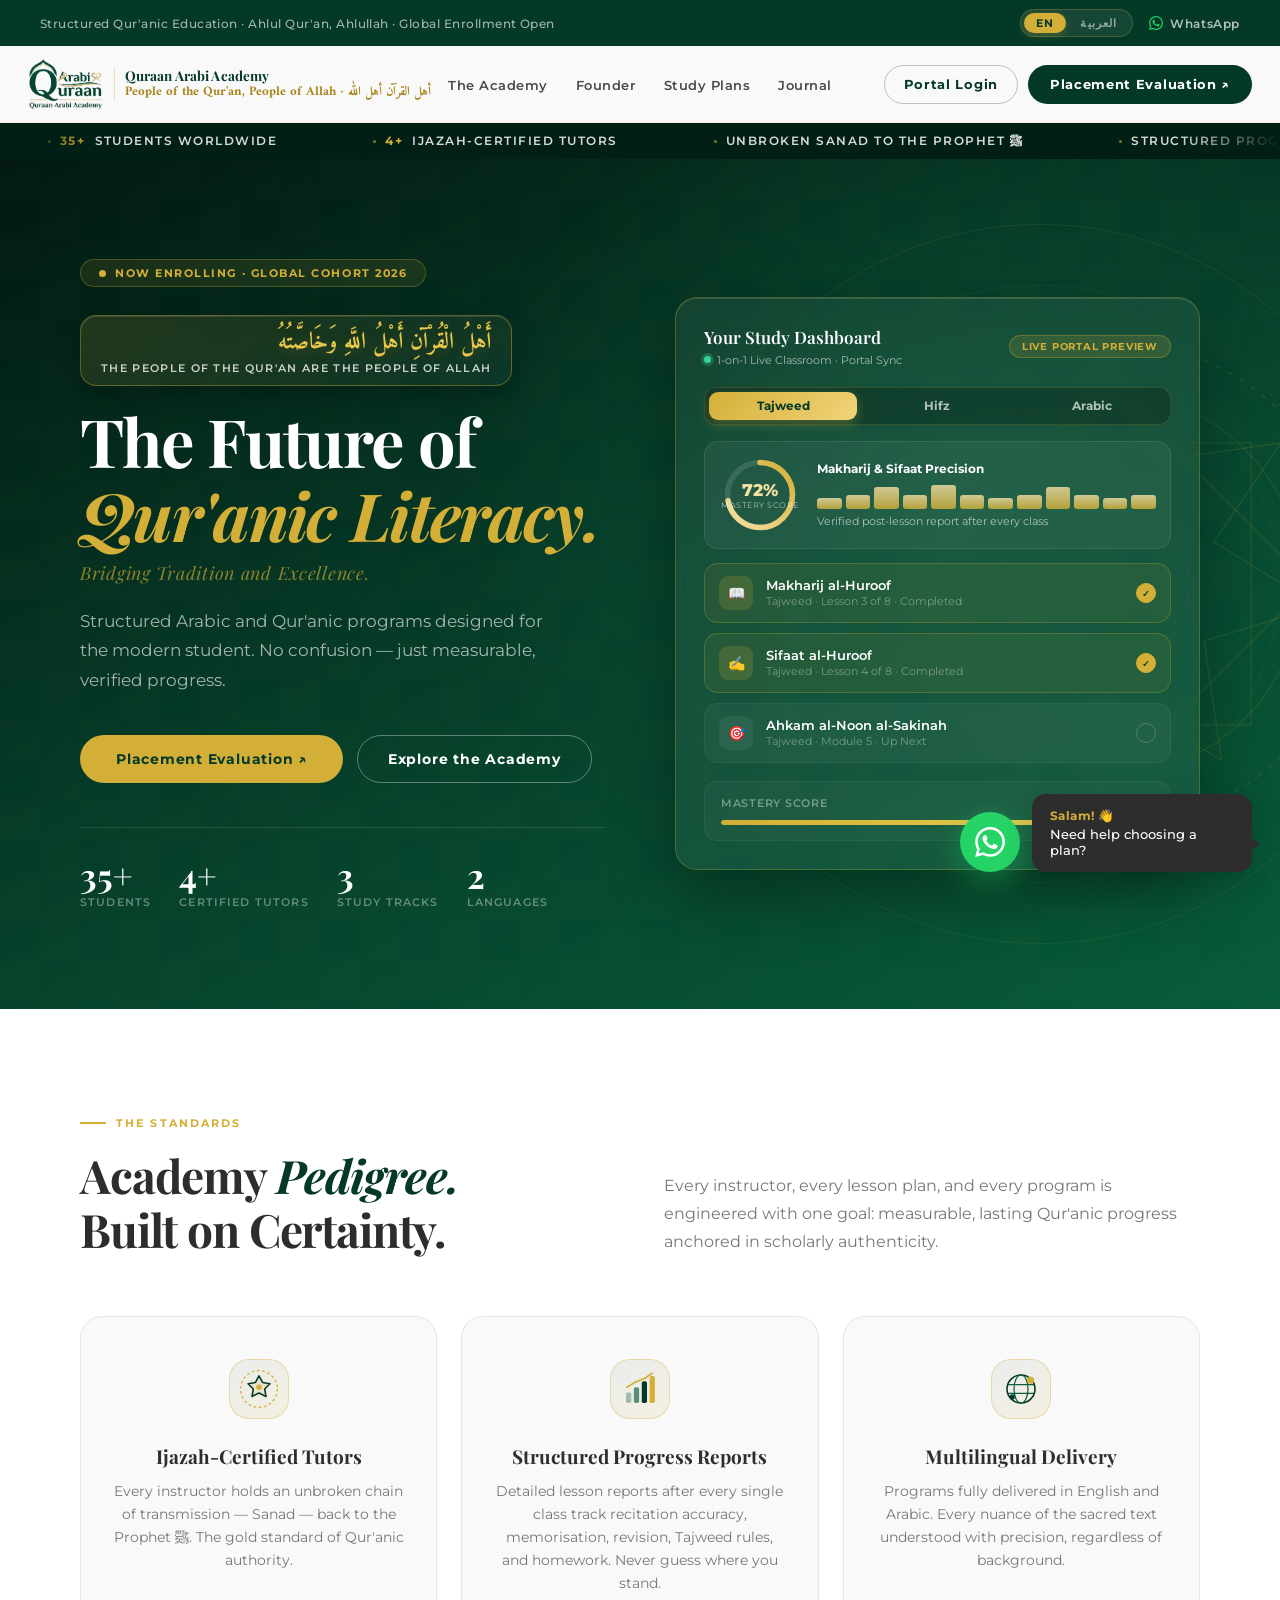
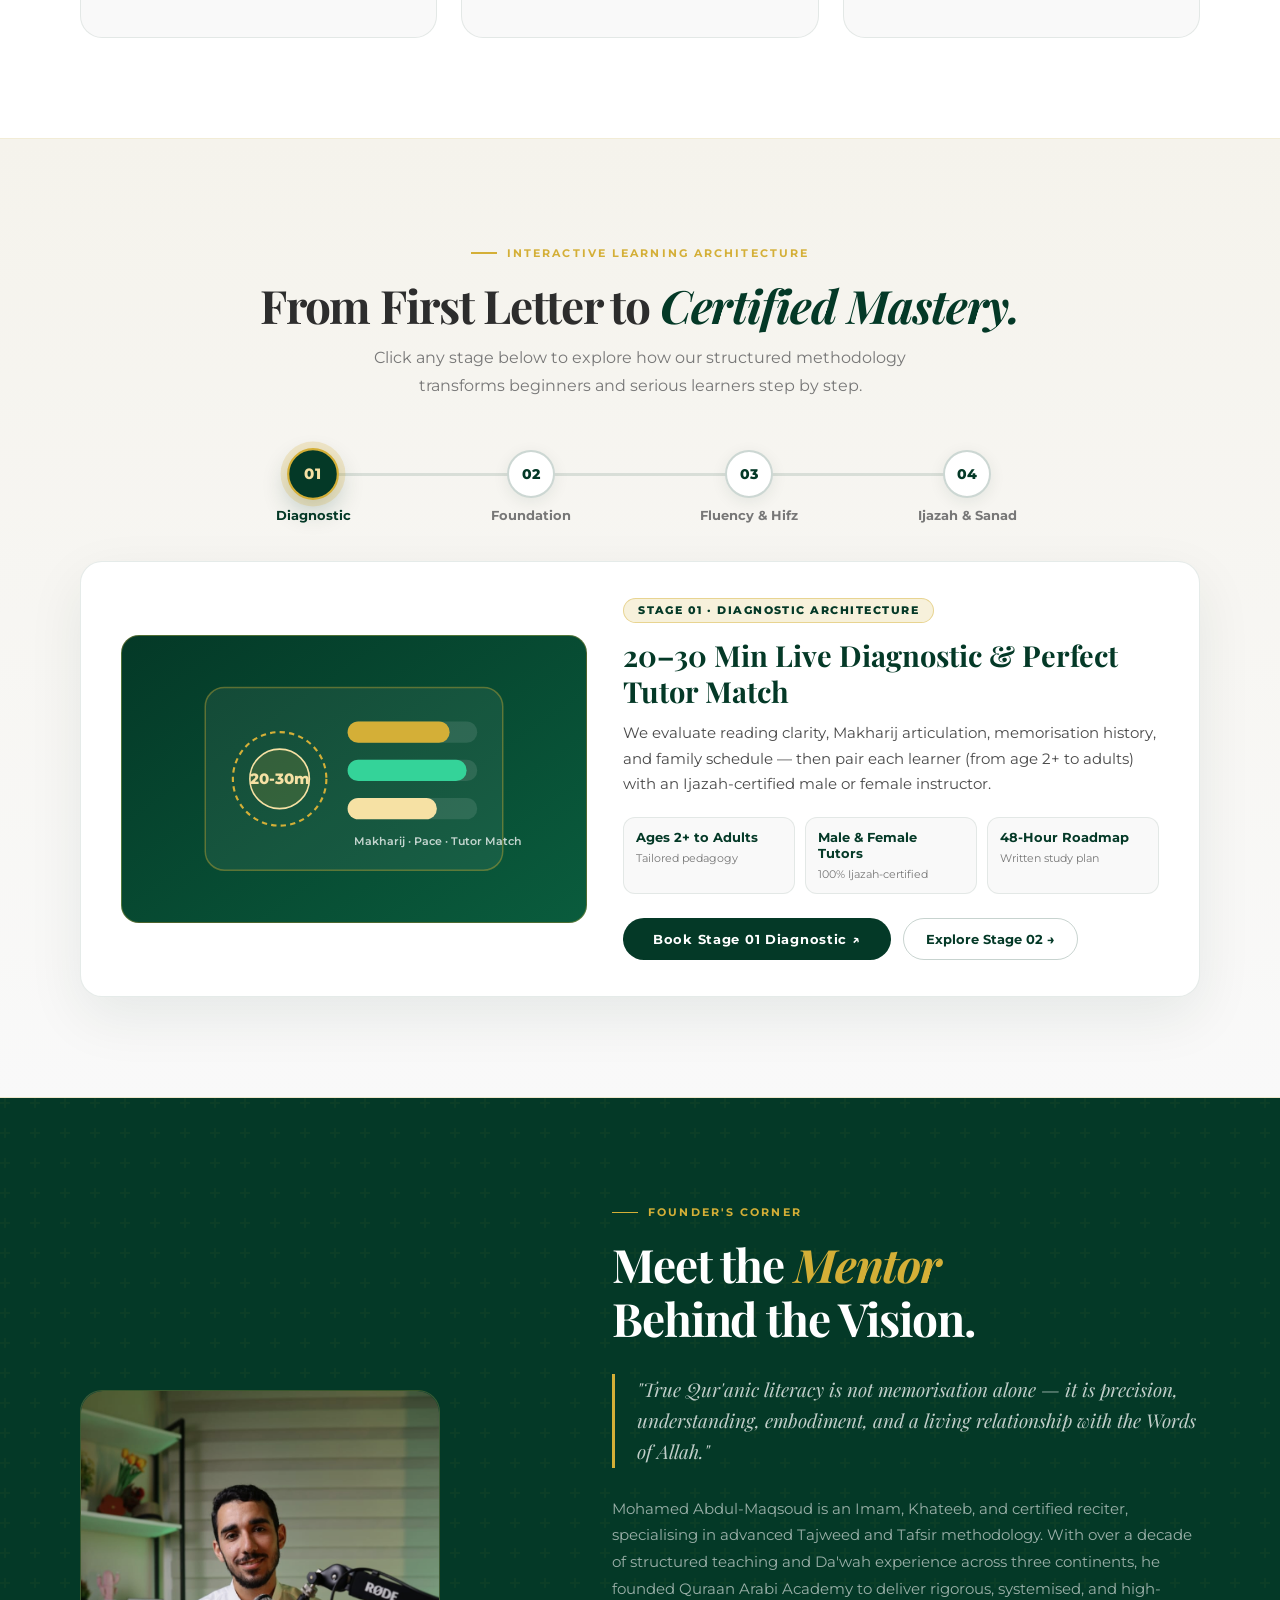
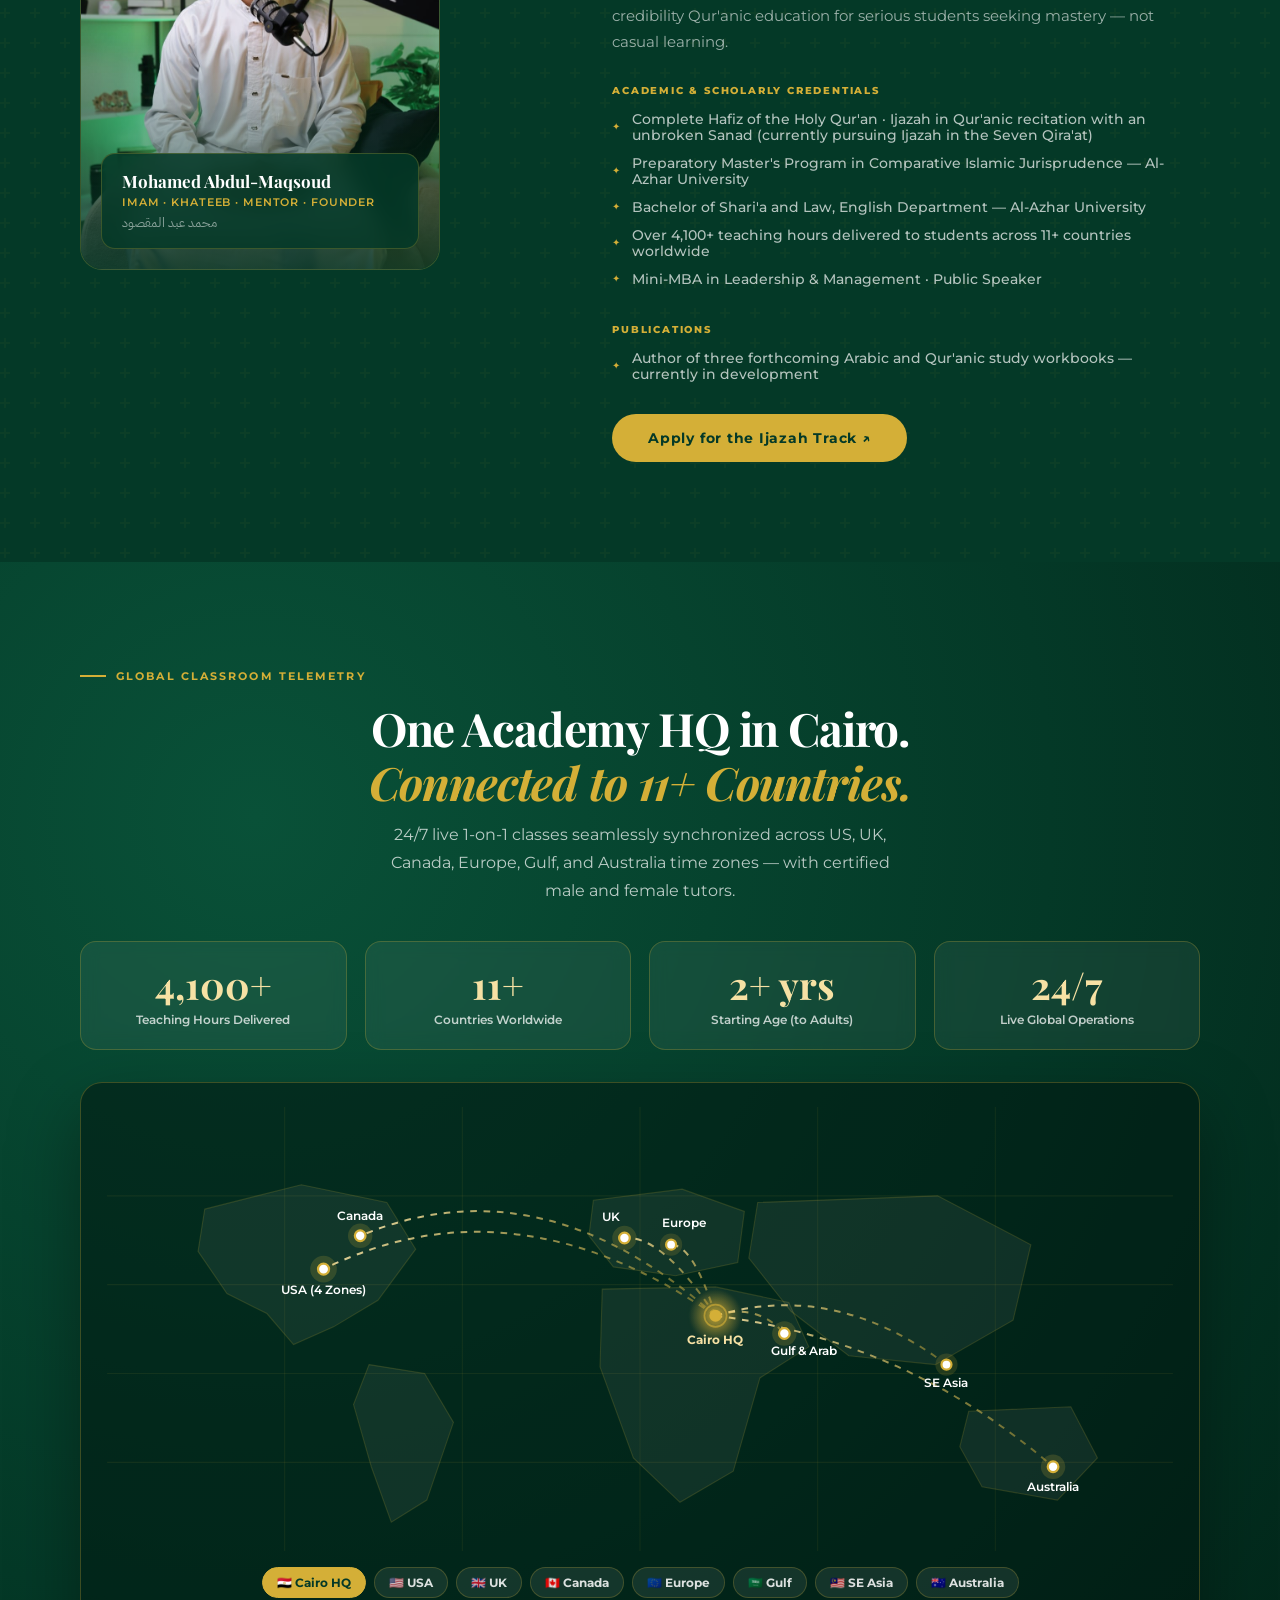
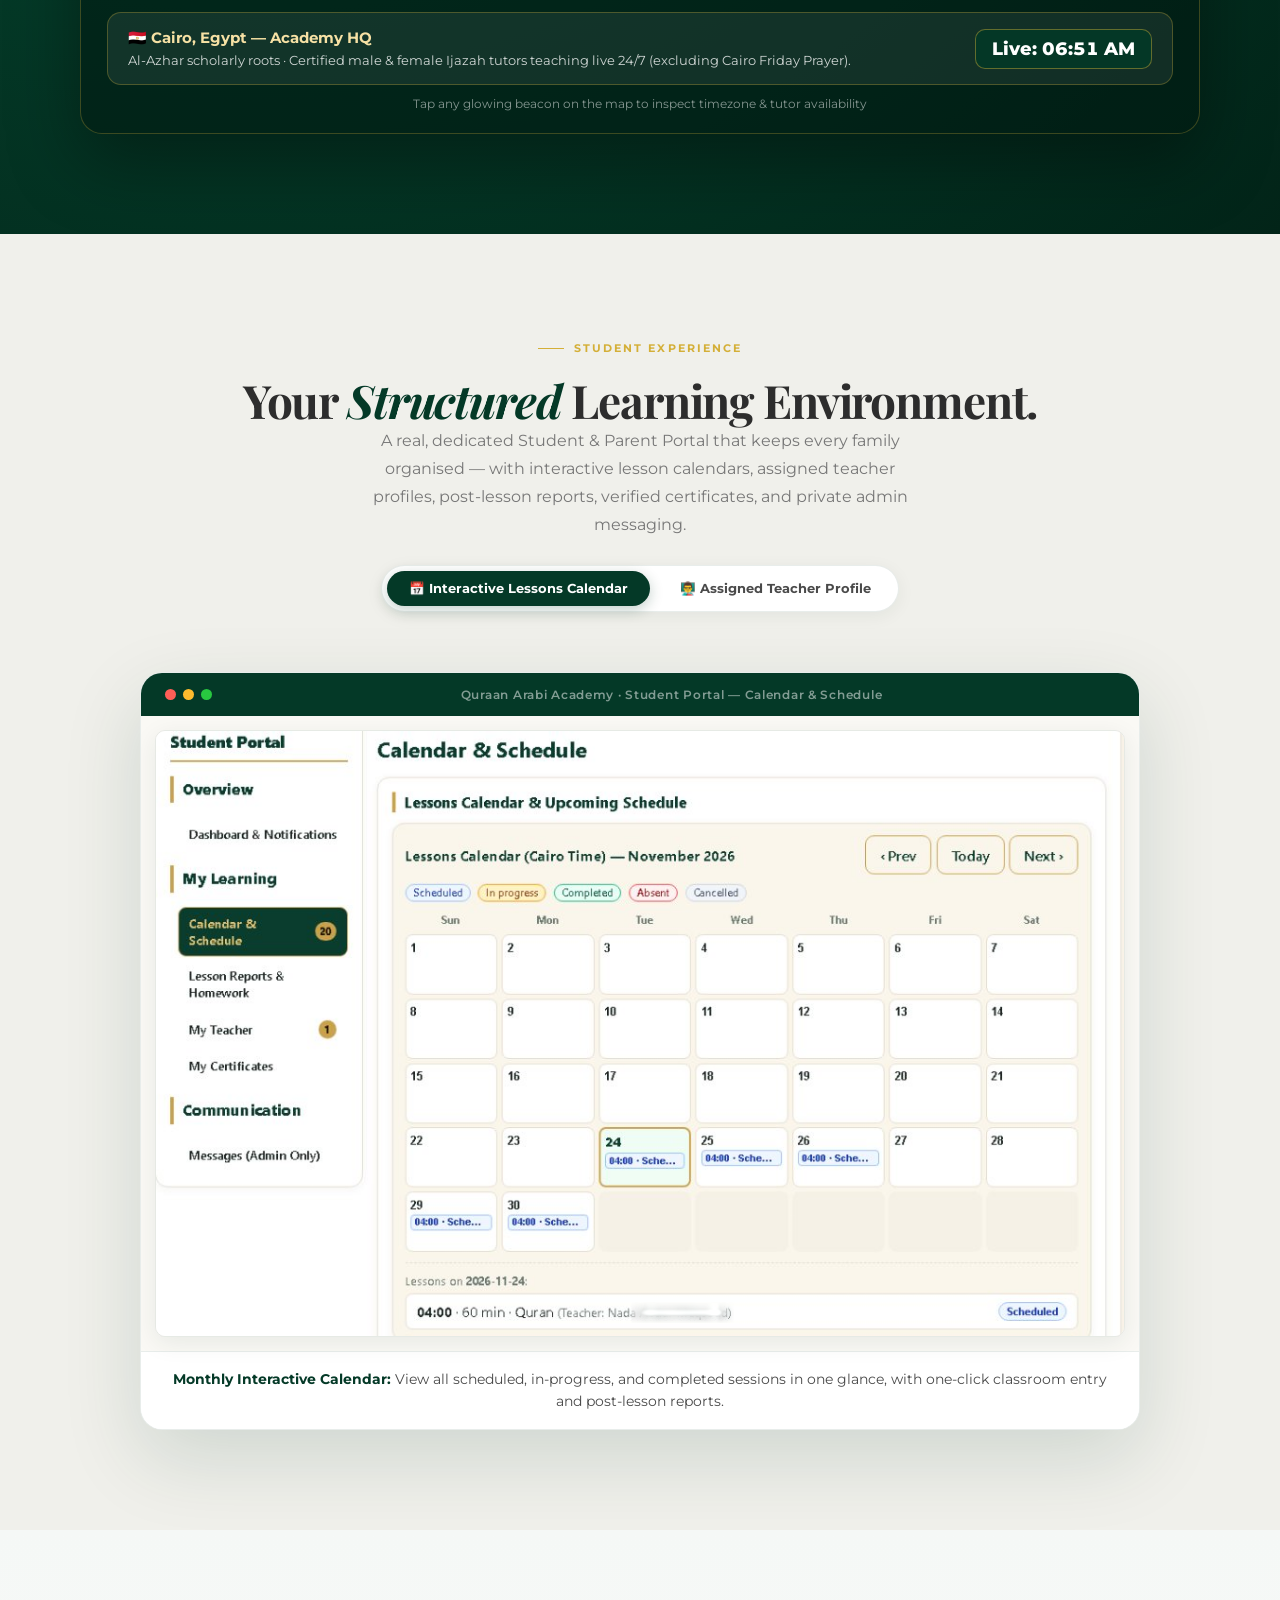
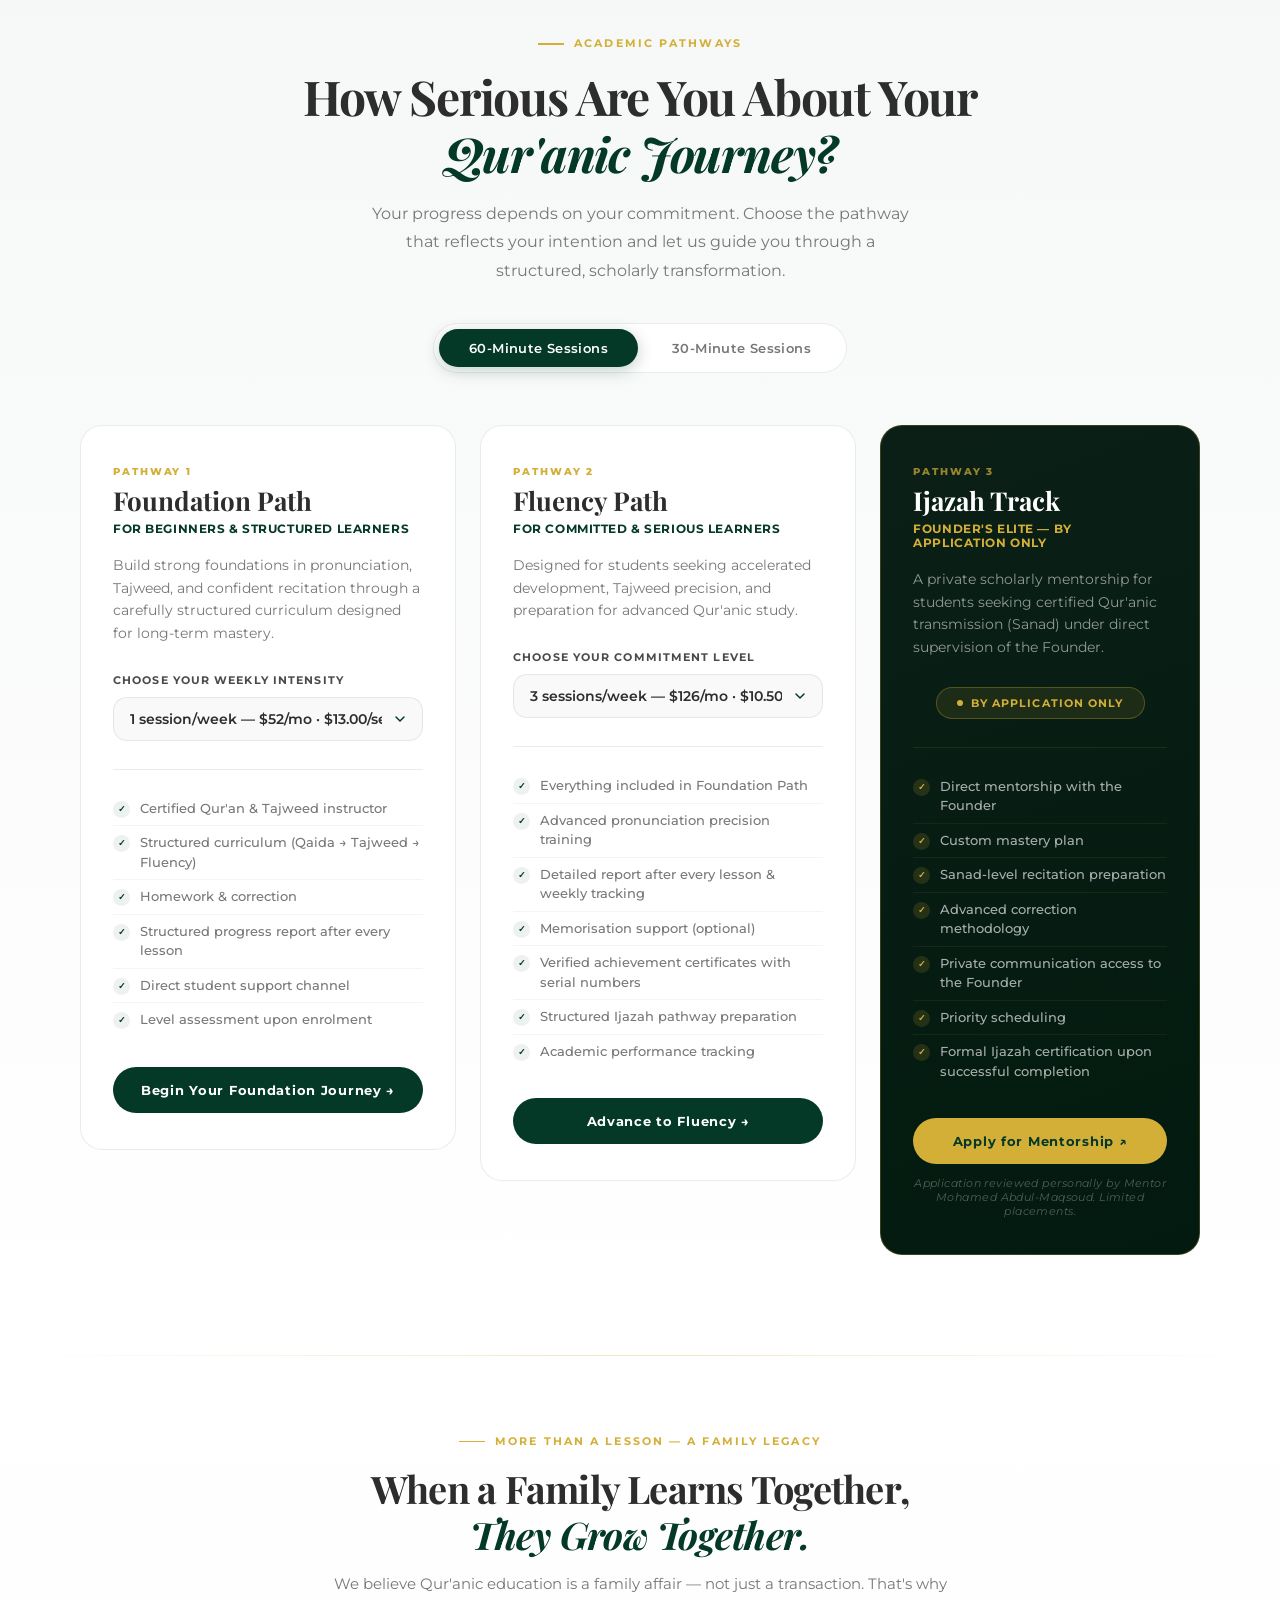
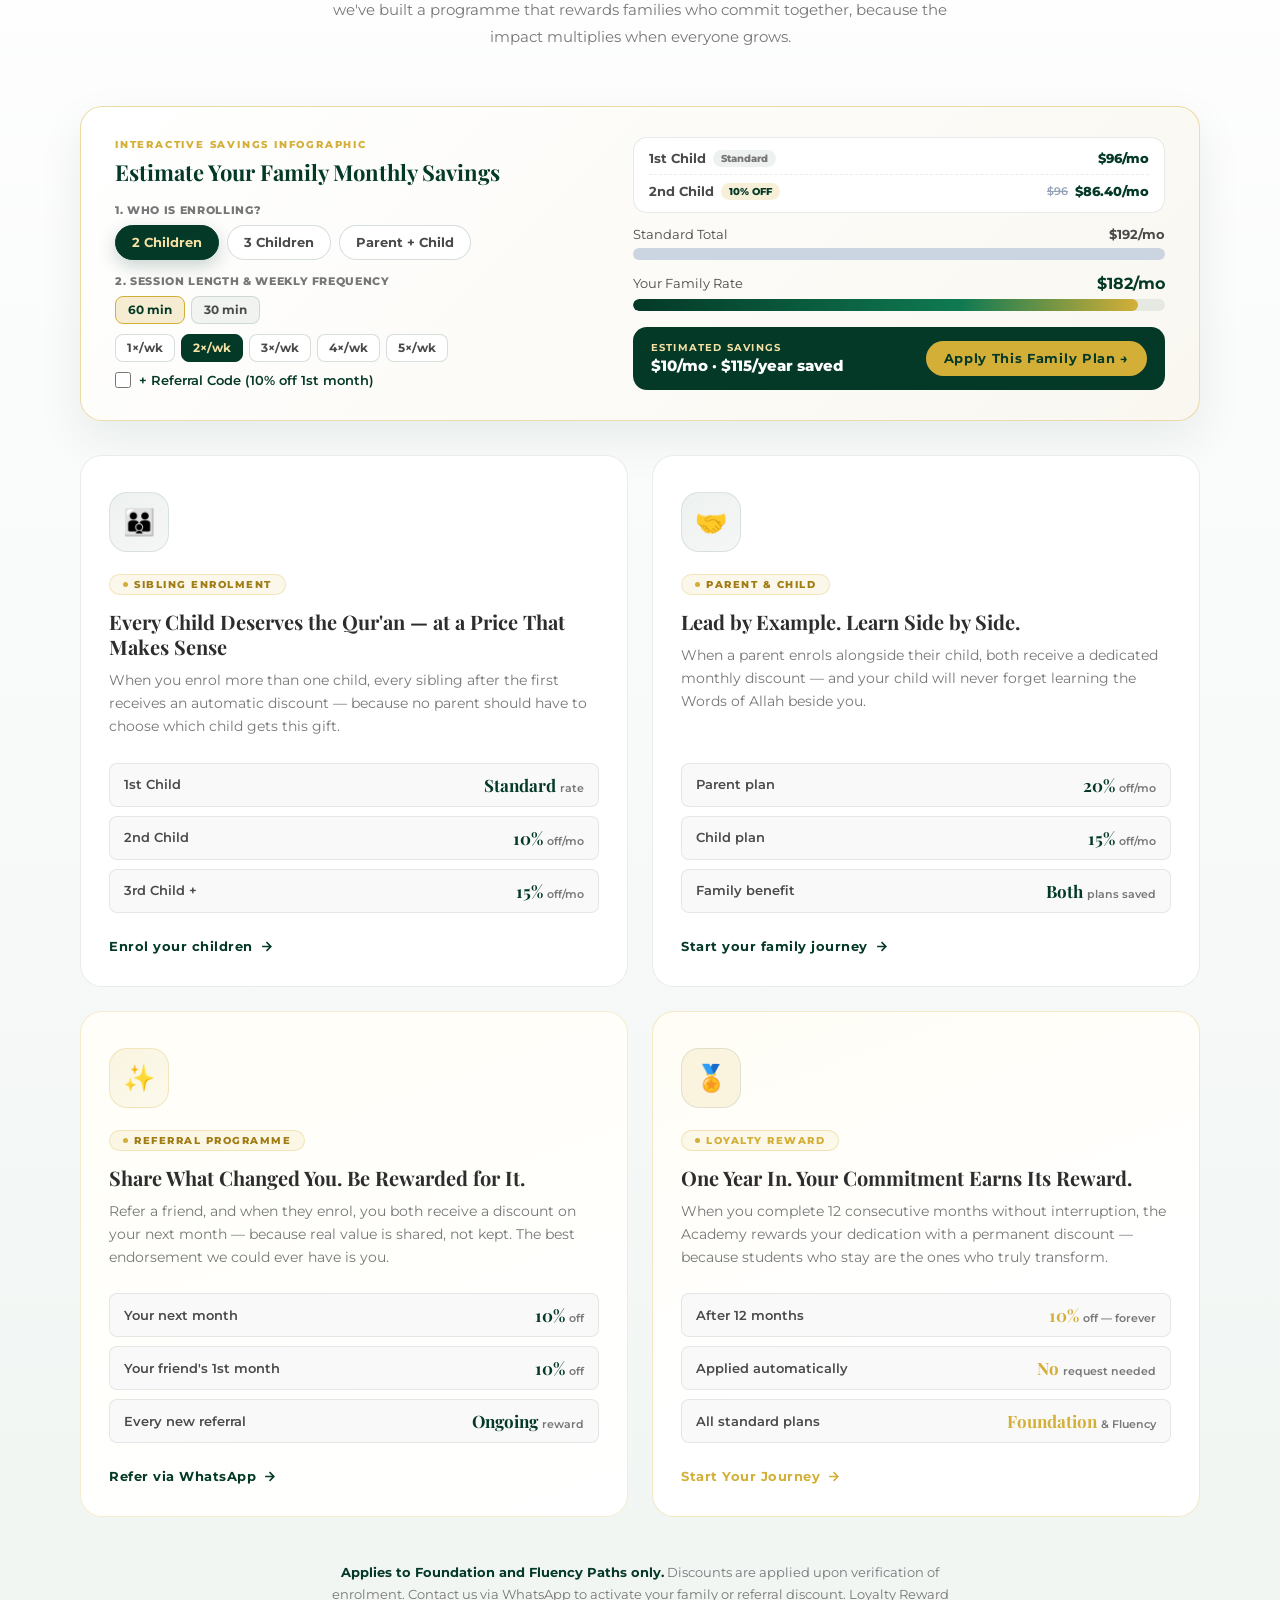
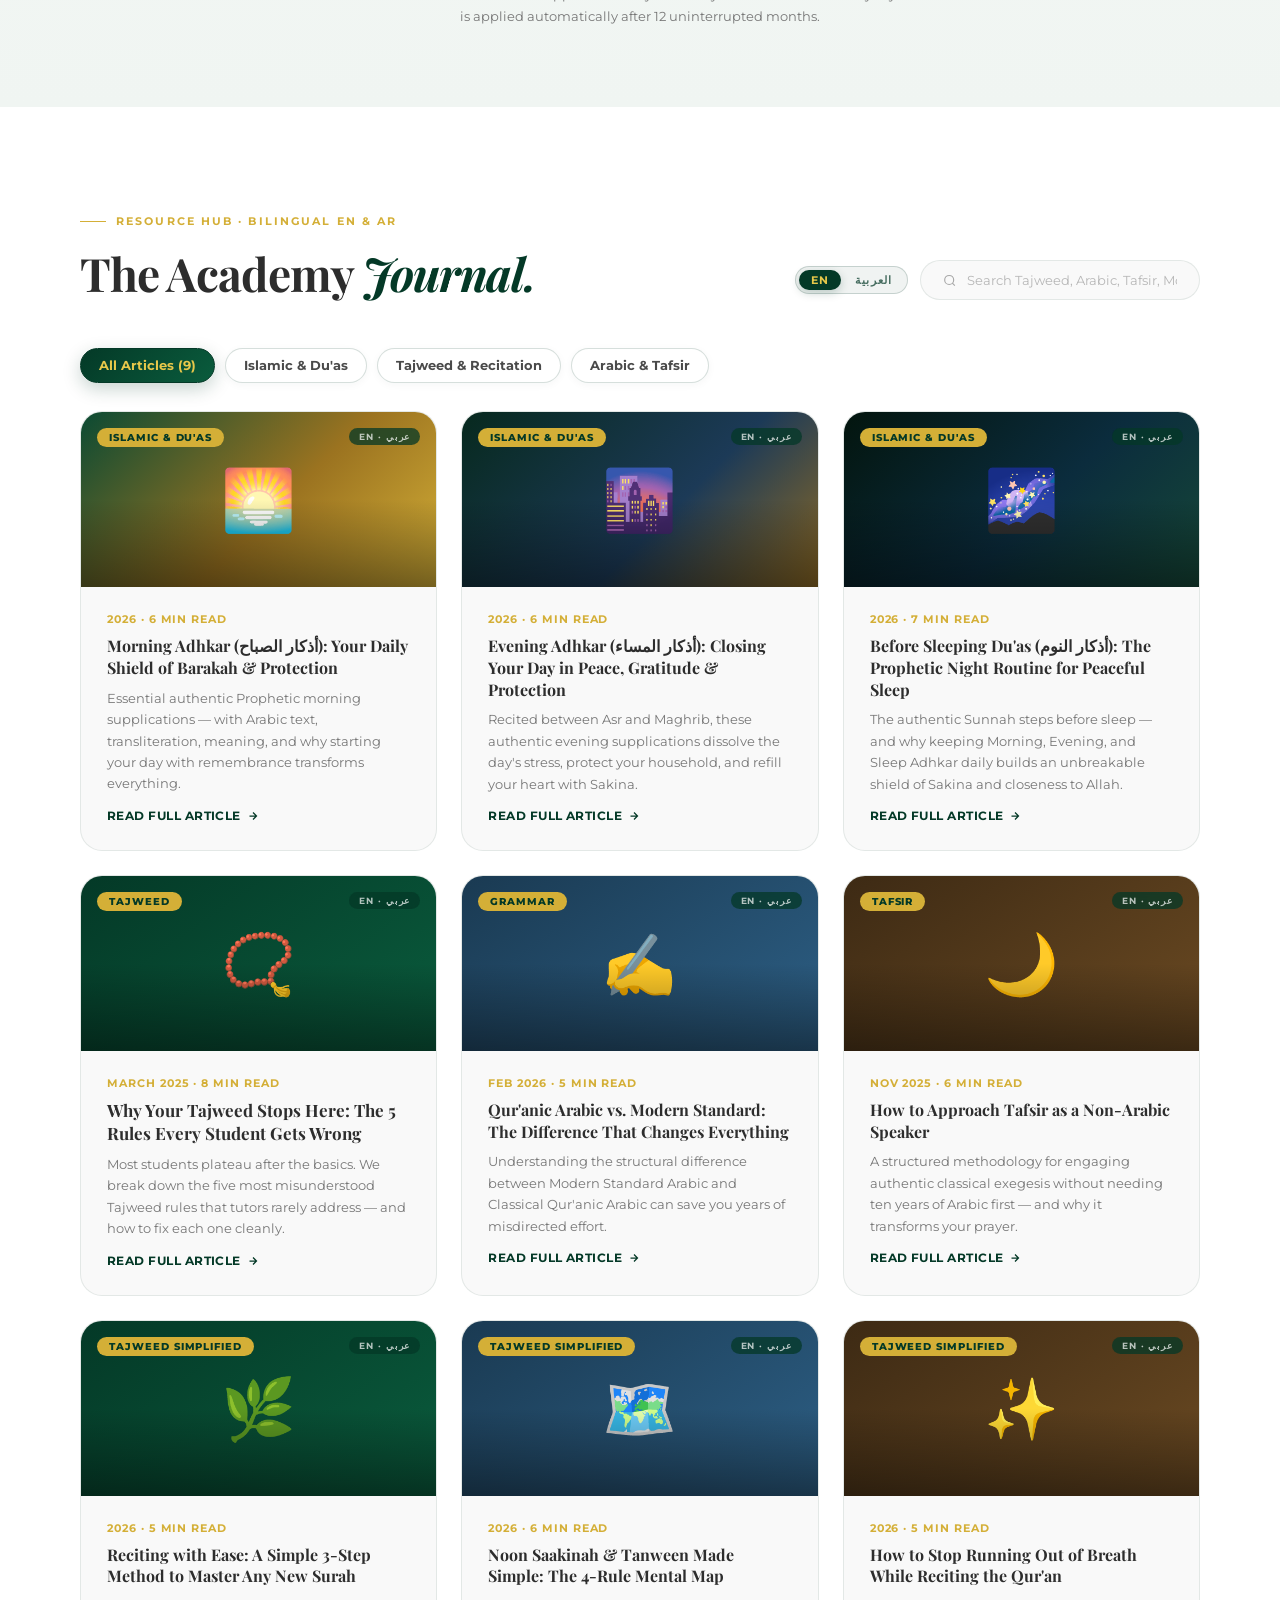
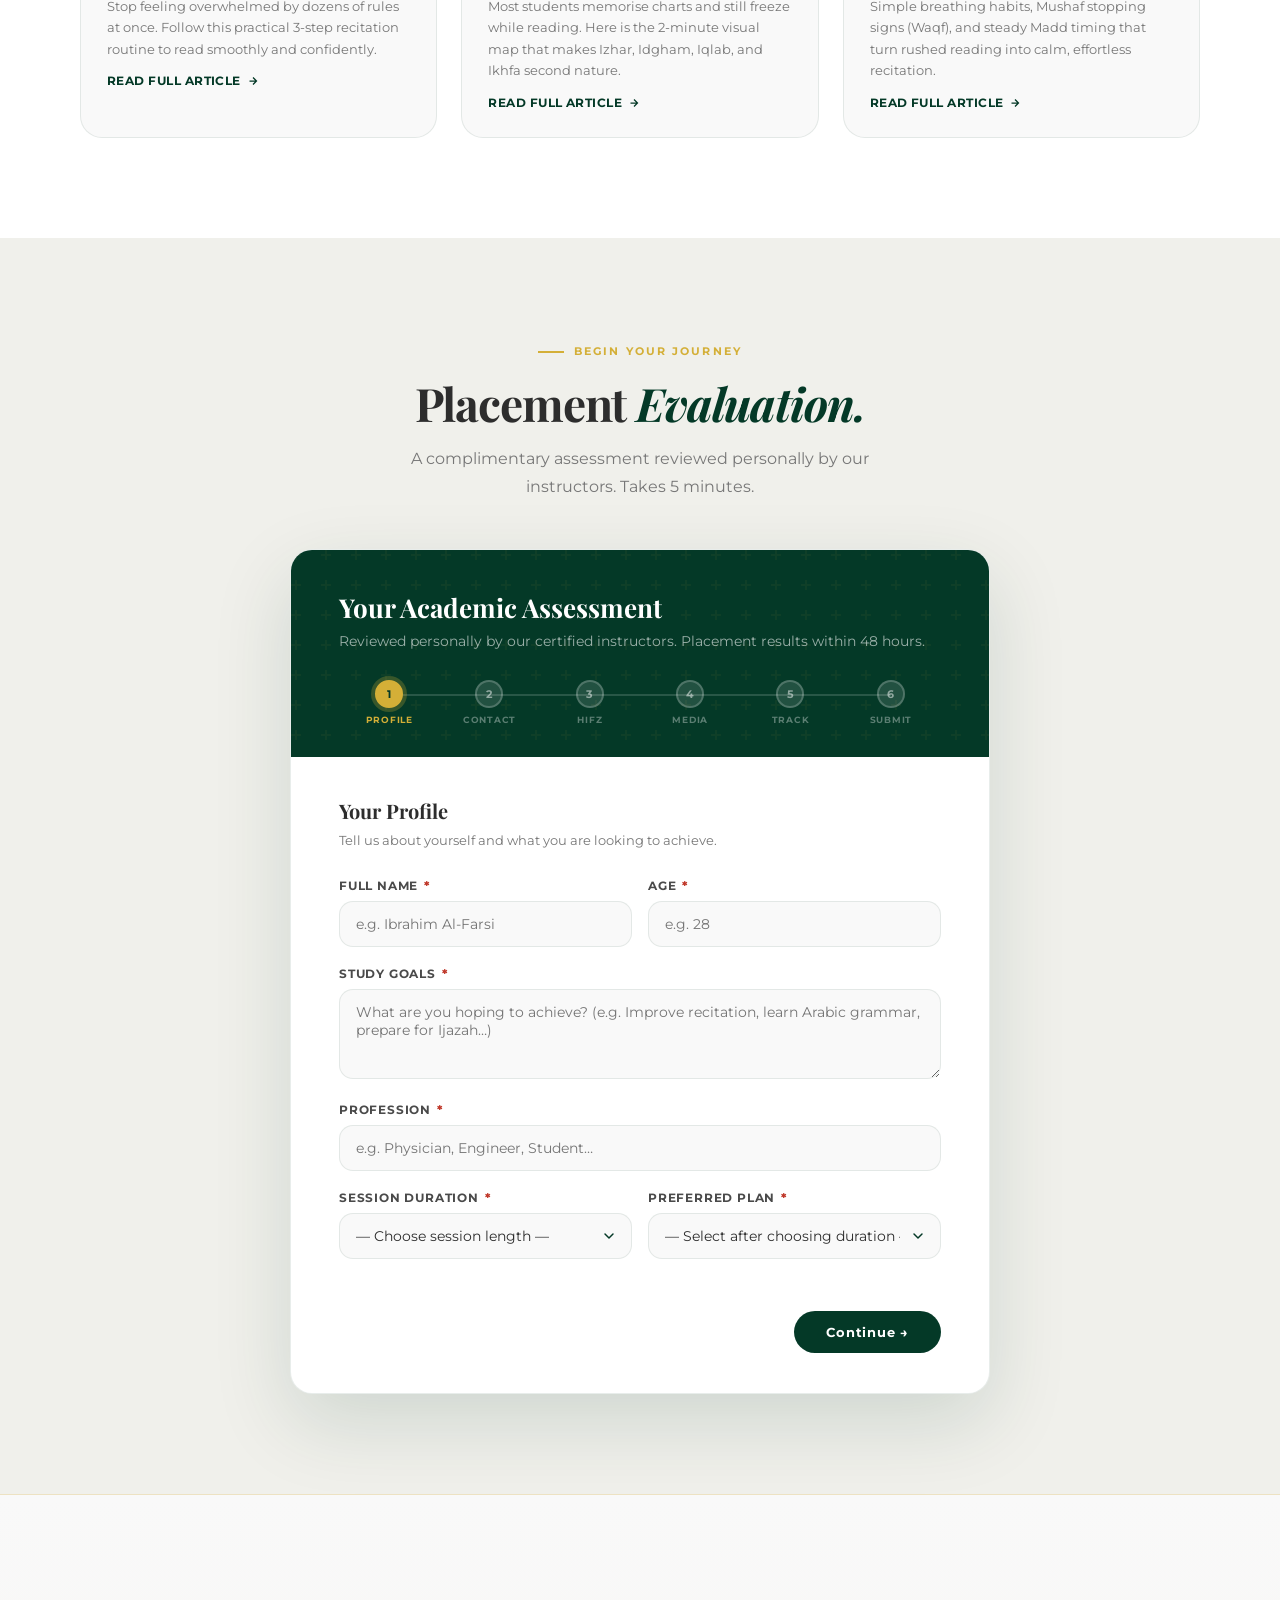
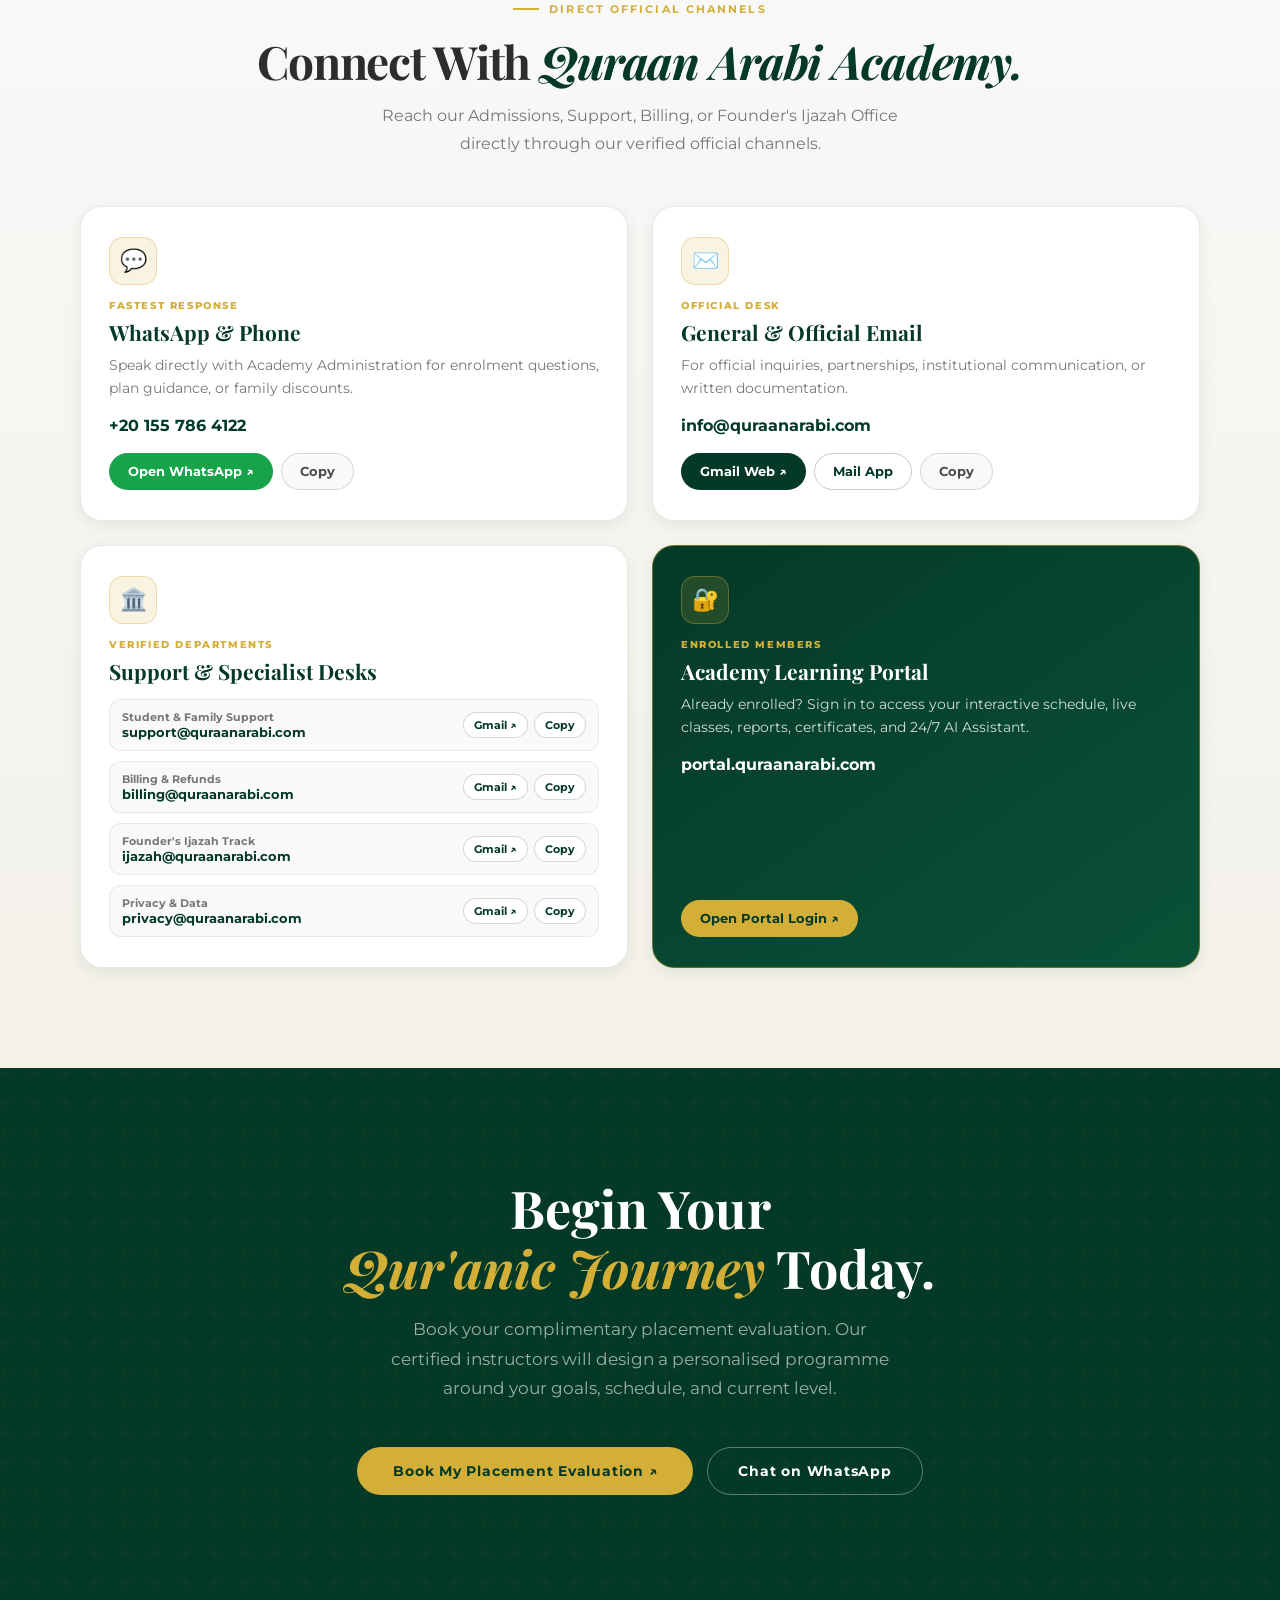
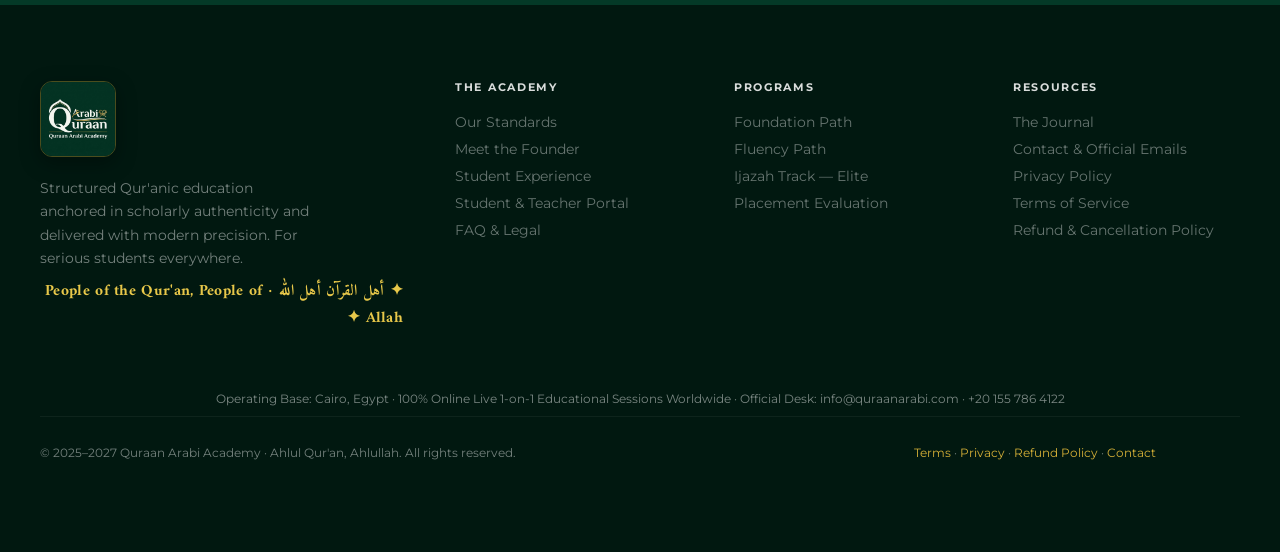
==== commit 5800ec0e: "Update credentials description in index.html" ====
--- a/index.html
+++ b/index.html
@@ -396,7 +396,7 @@
             <div class="cred-item">Preparatory Master's Program in Comparative Islamic Jurisprudence — Al-Azhar University</div>
             <div class="cred-item">Bachelor of Shari'a and Law, English Department — Al-Azhar University</div>
             <div class="cred-item">Over 4,100+ teaching hours delivered to students across 11+ countries worldwide</div>
-            <div class="cred-item">Mini-MBA in Leadership &amp; Management · Specialisation in Da'wah &amp; Islamic pedagogy</div>
+            <div class="cred-item">Mini-MBA in Leadership &amp; Management · Public Speaker</div>
           </div>
         </div>
 
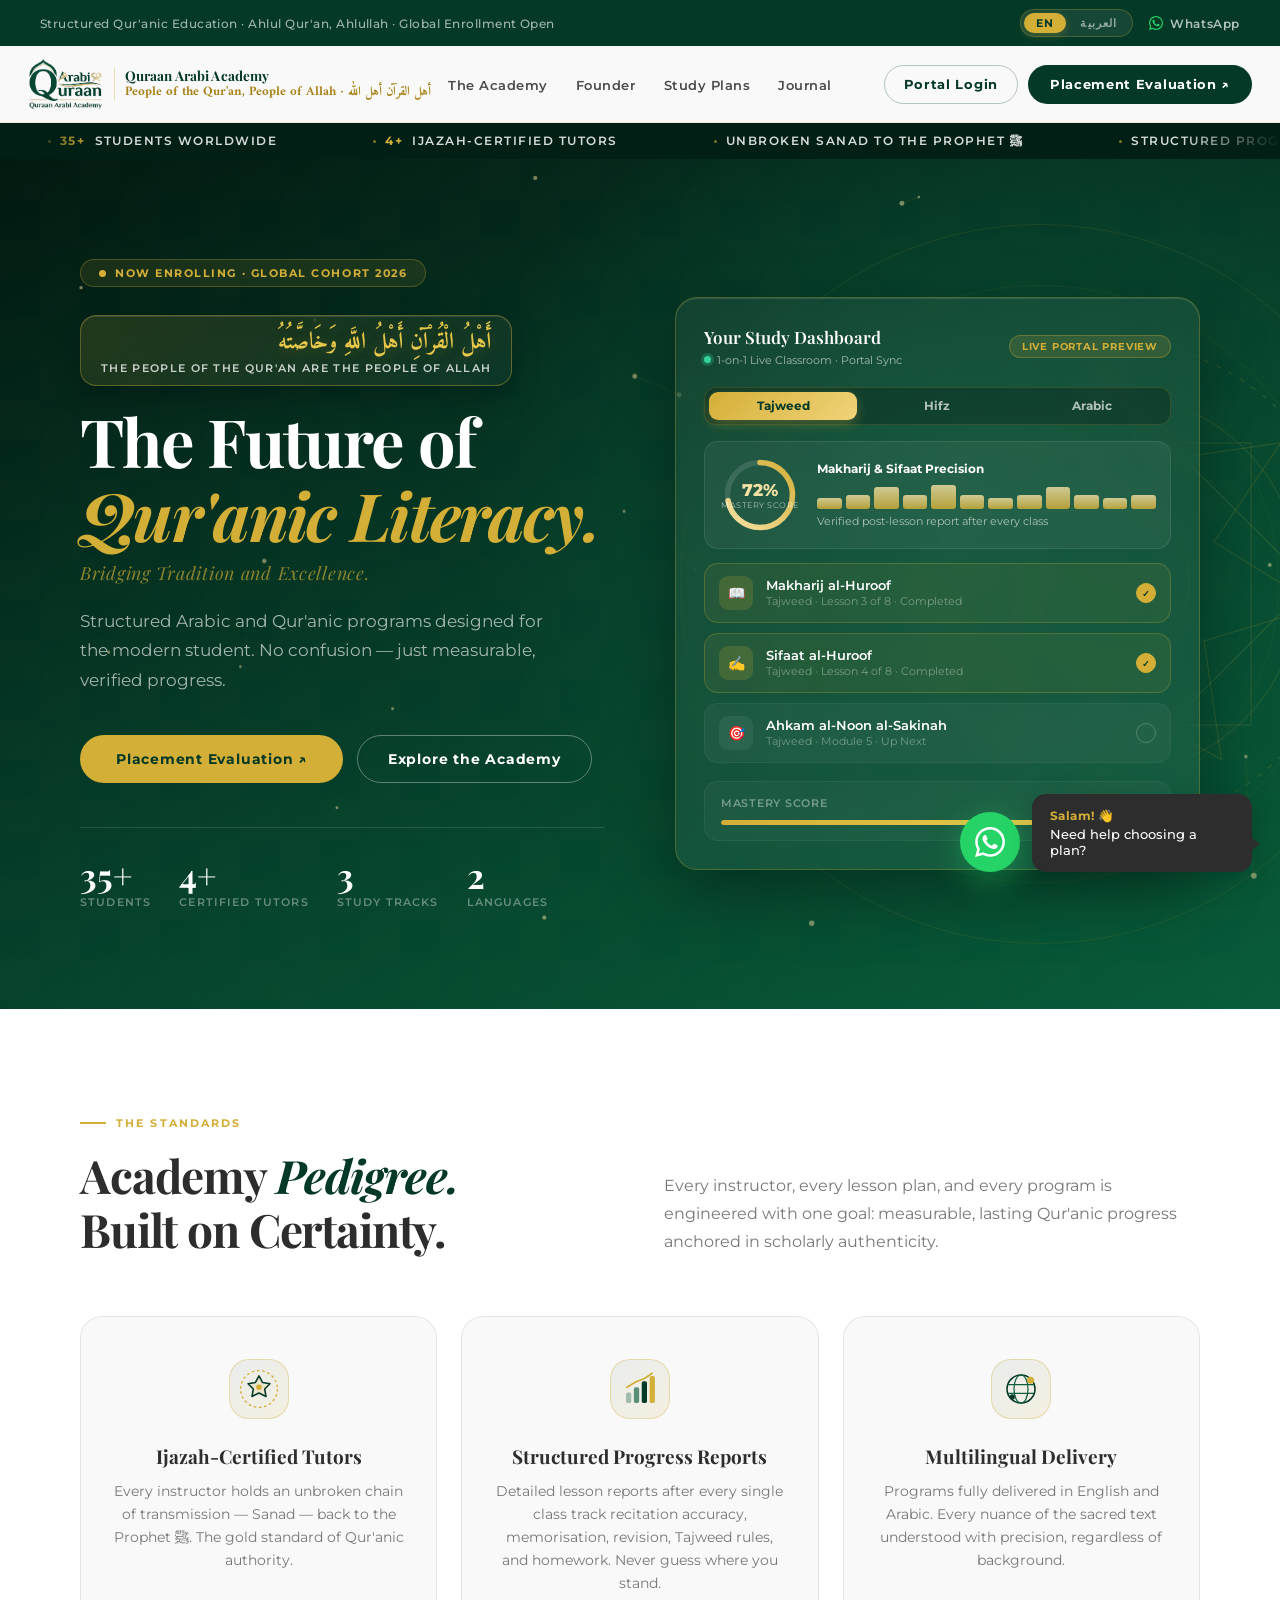
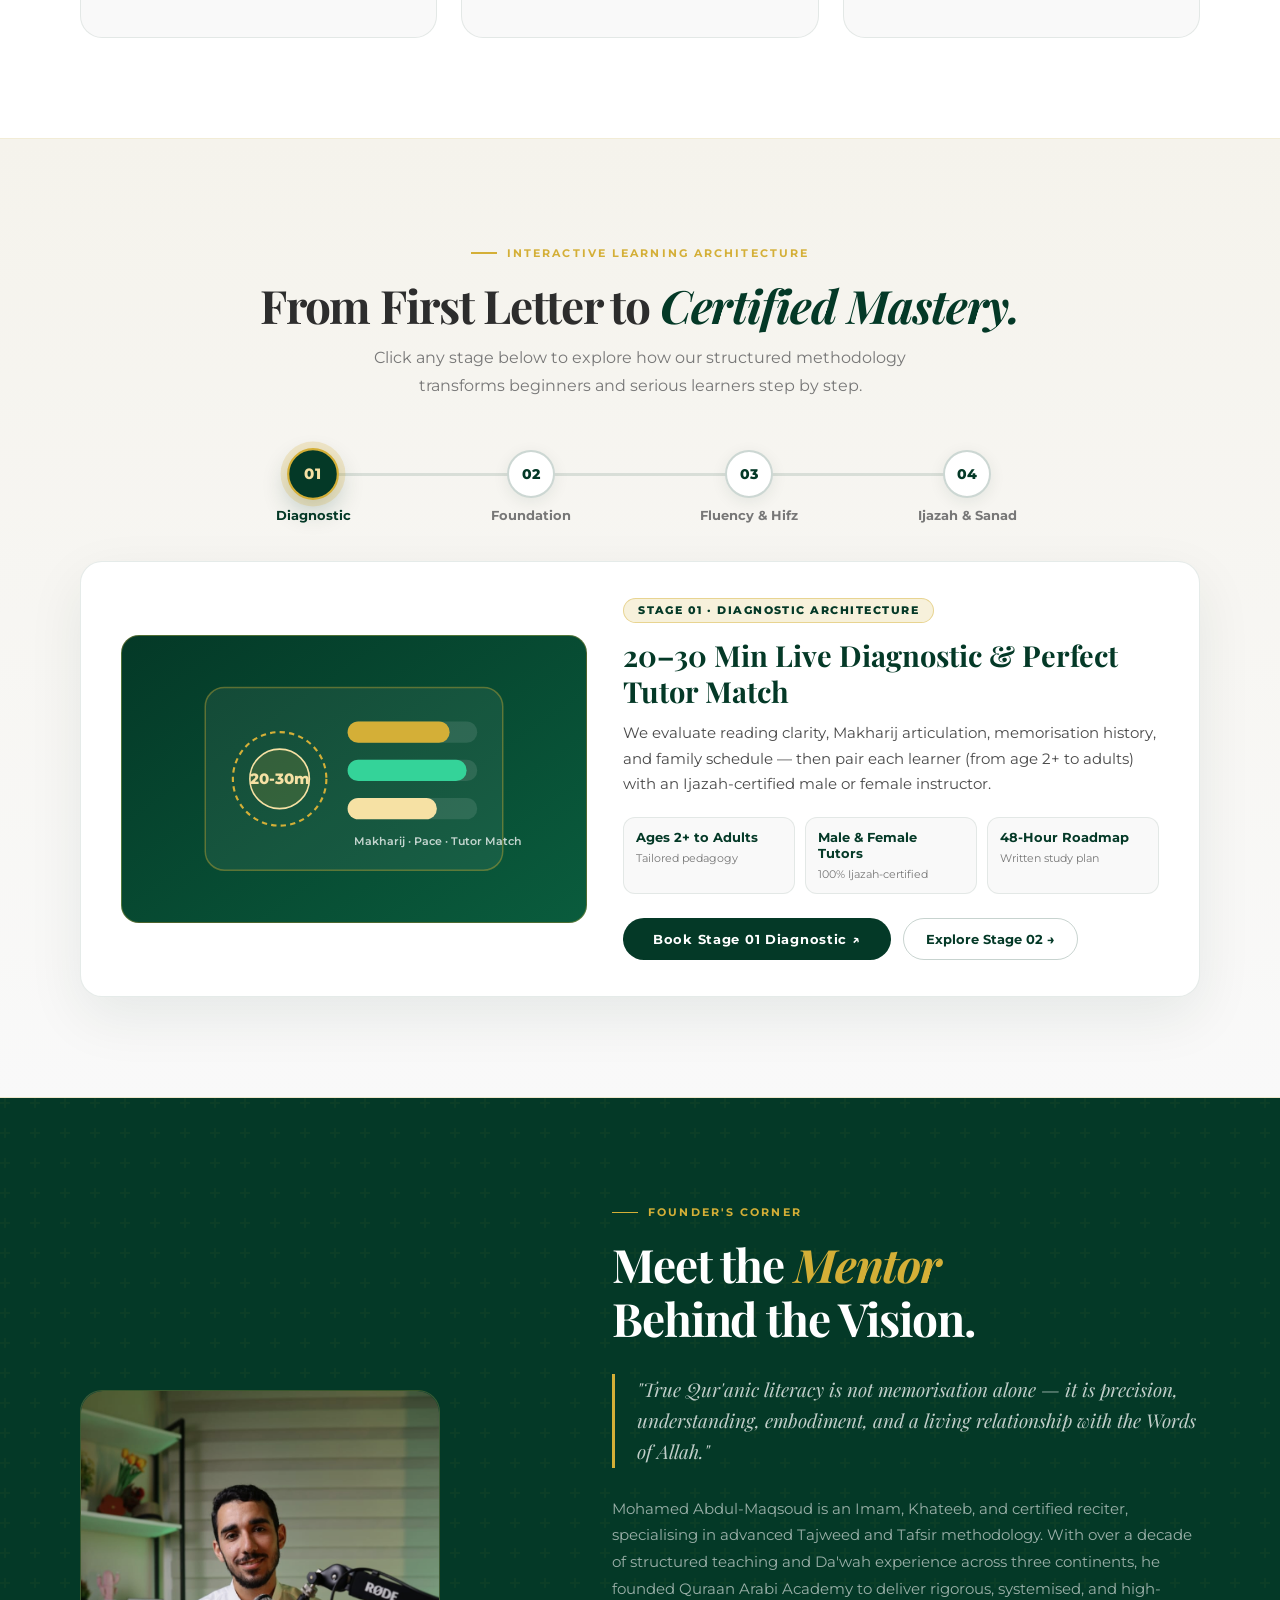
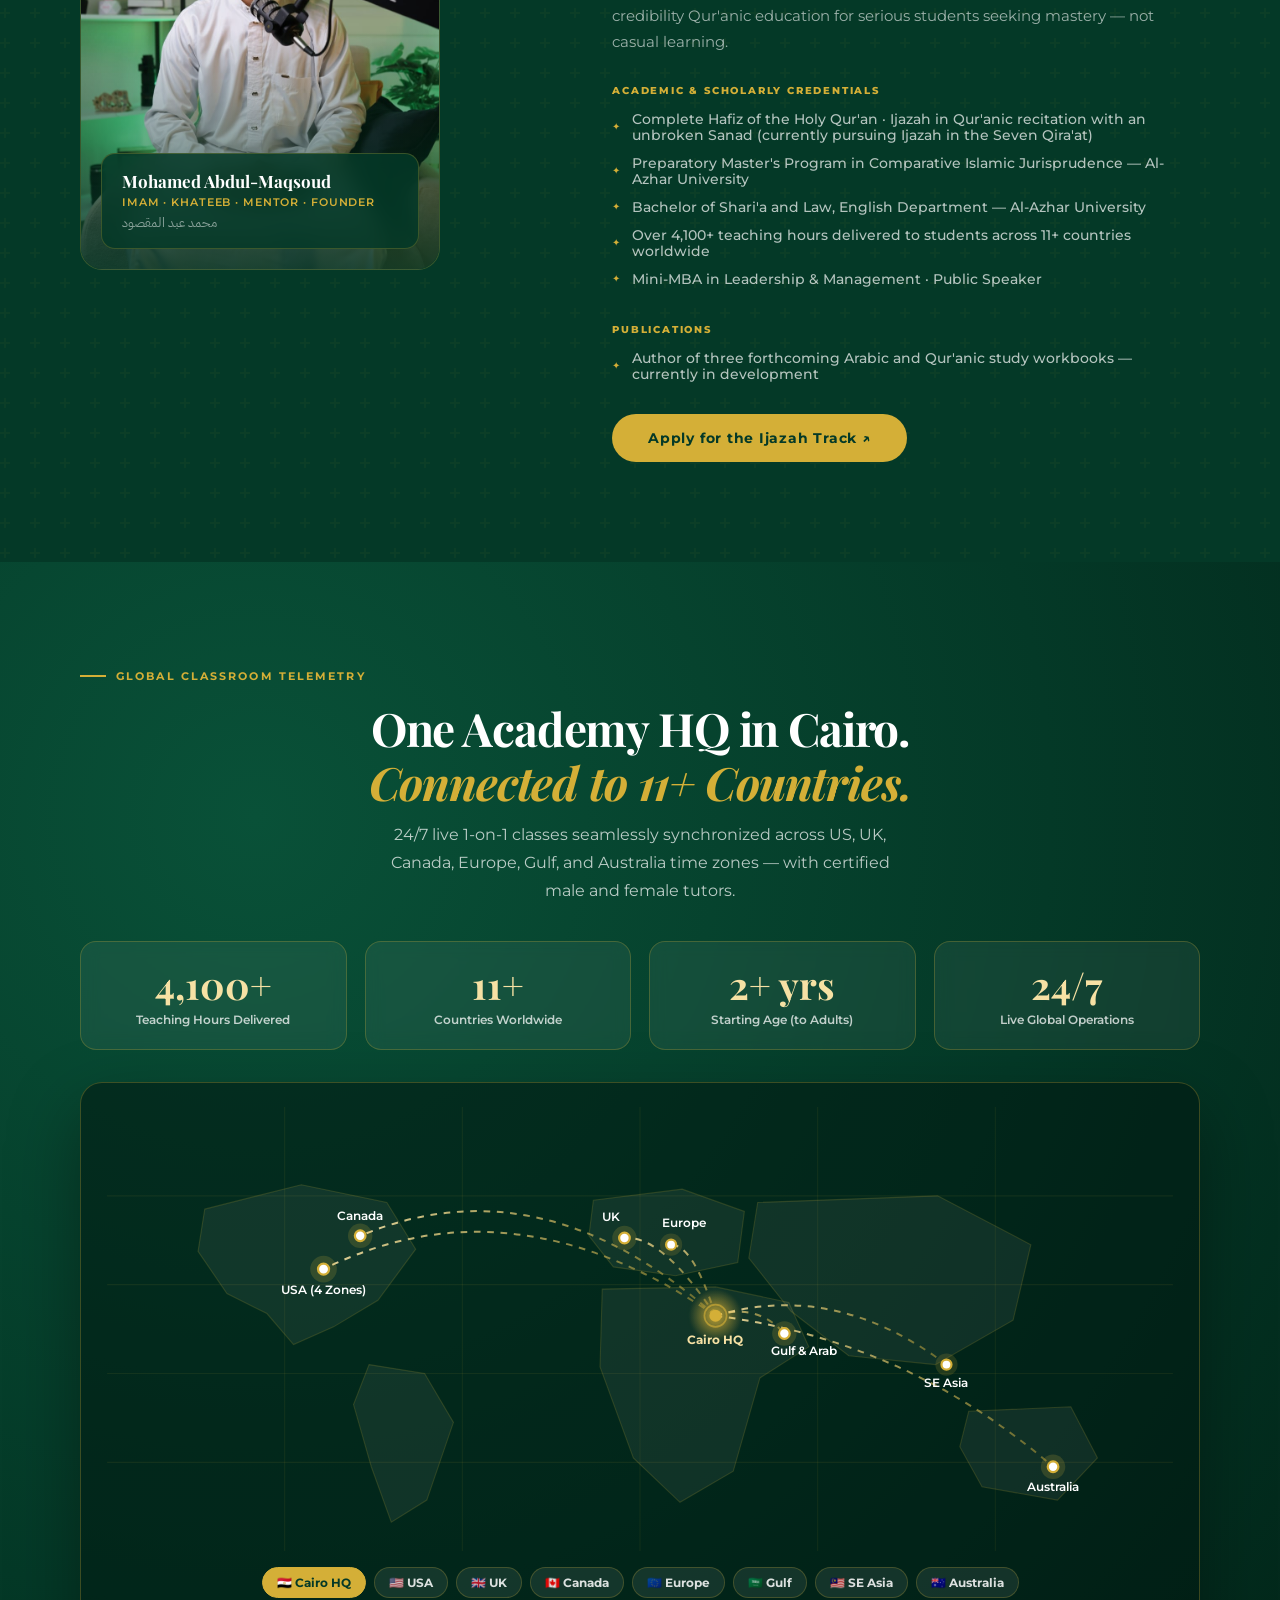
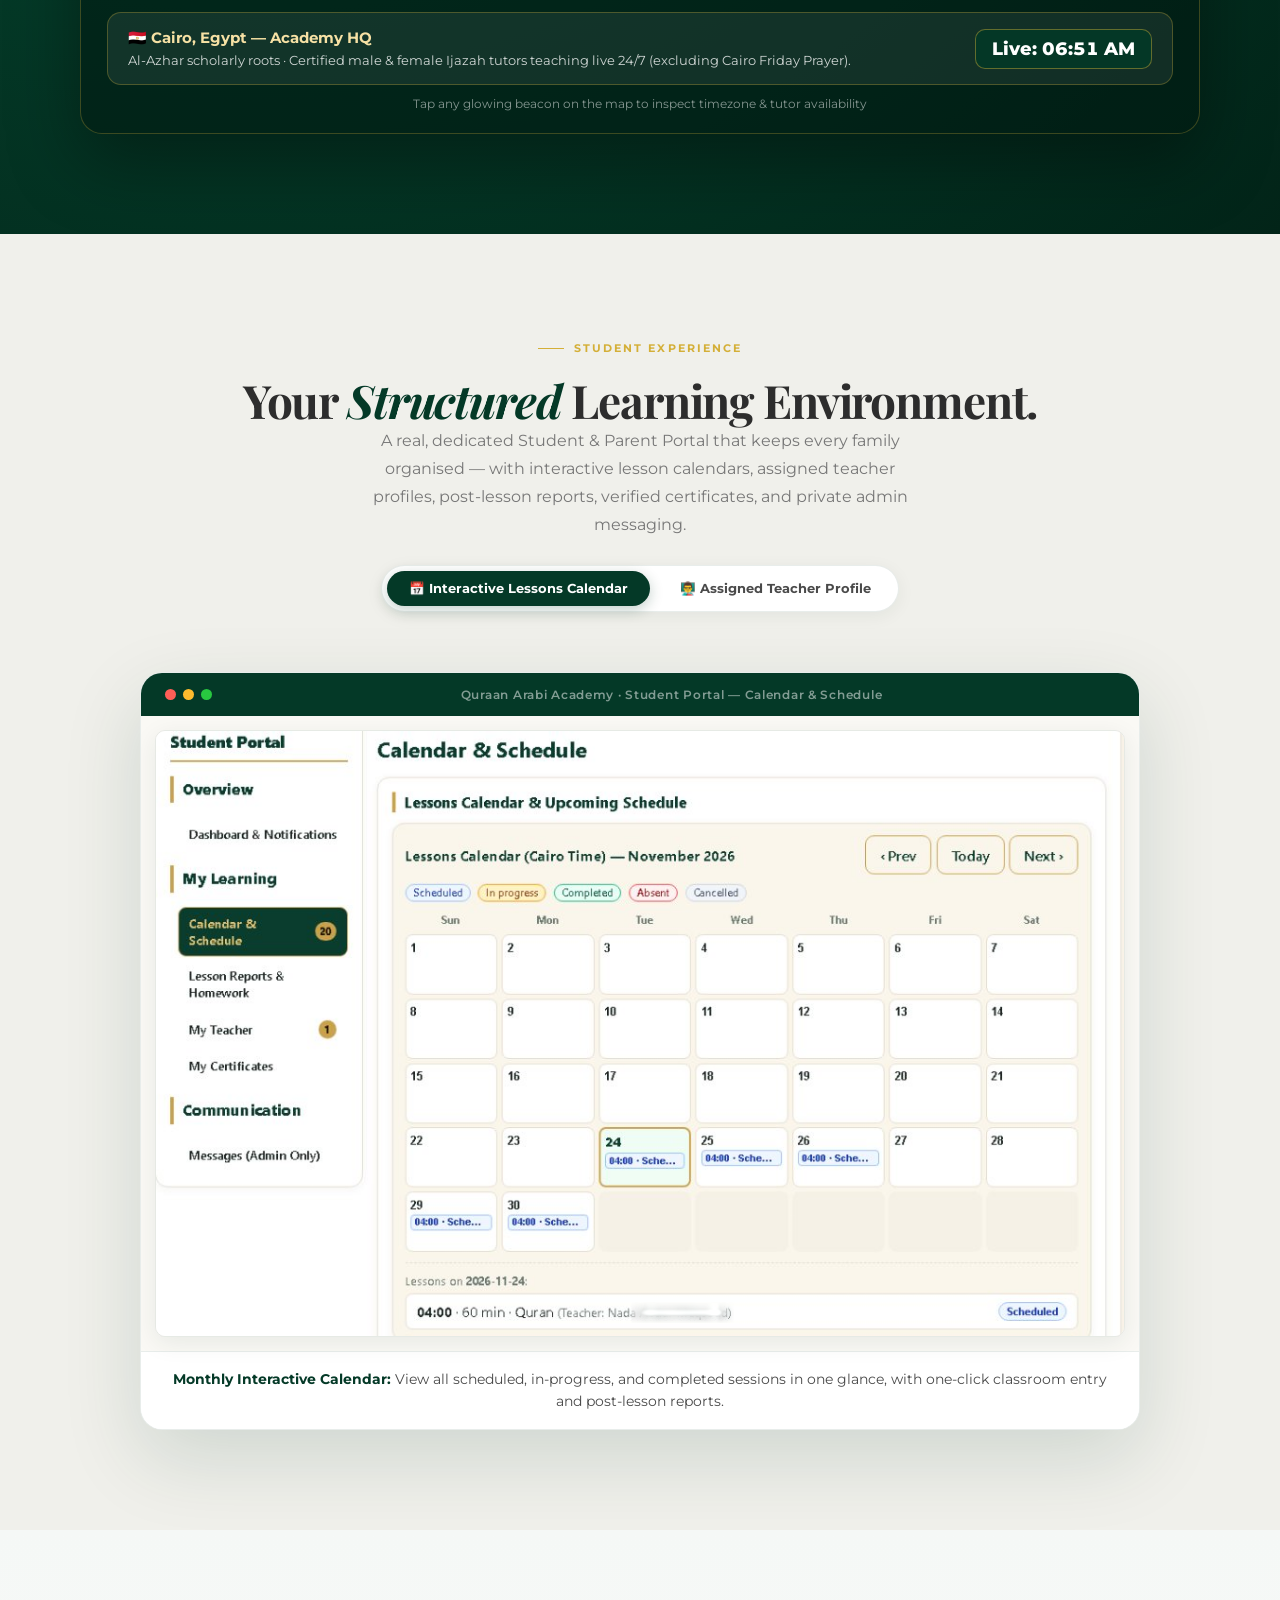
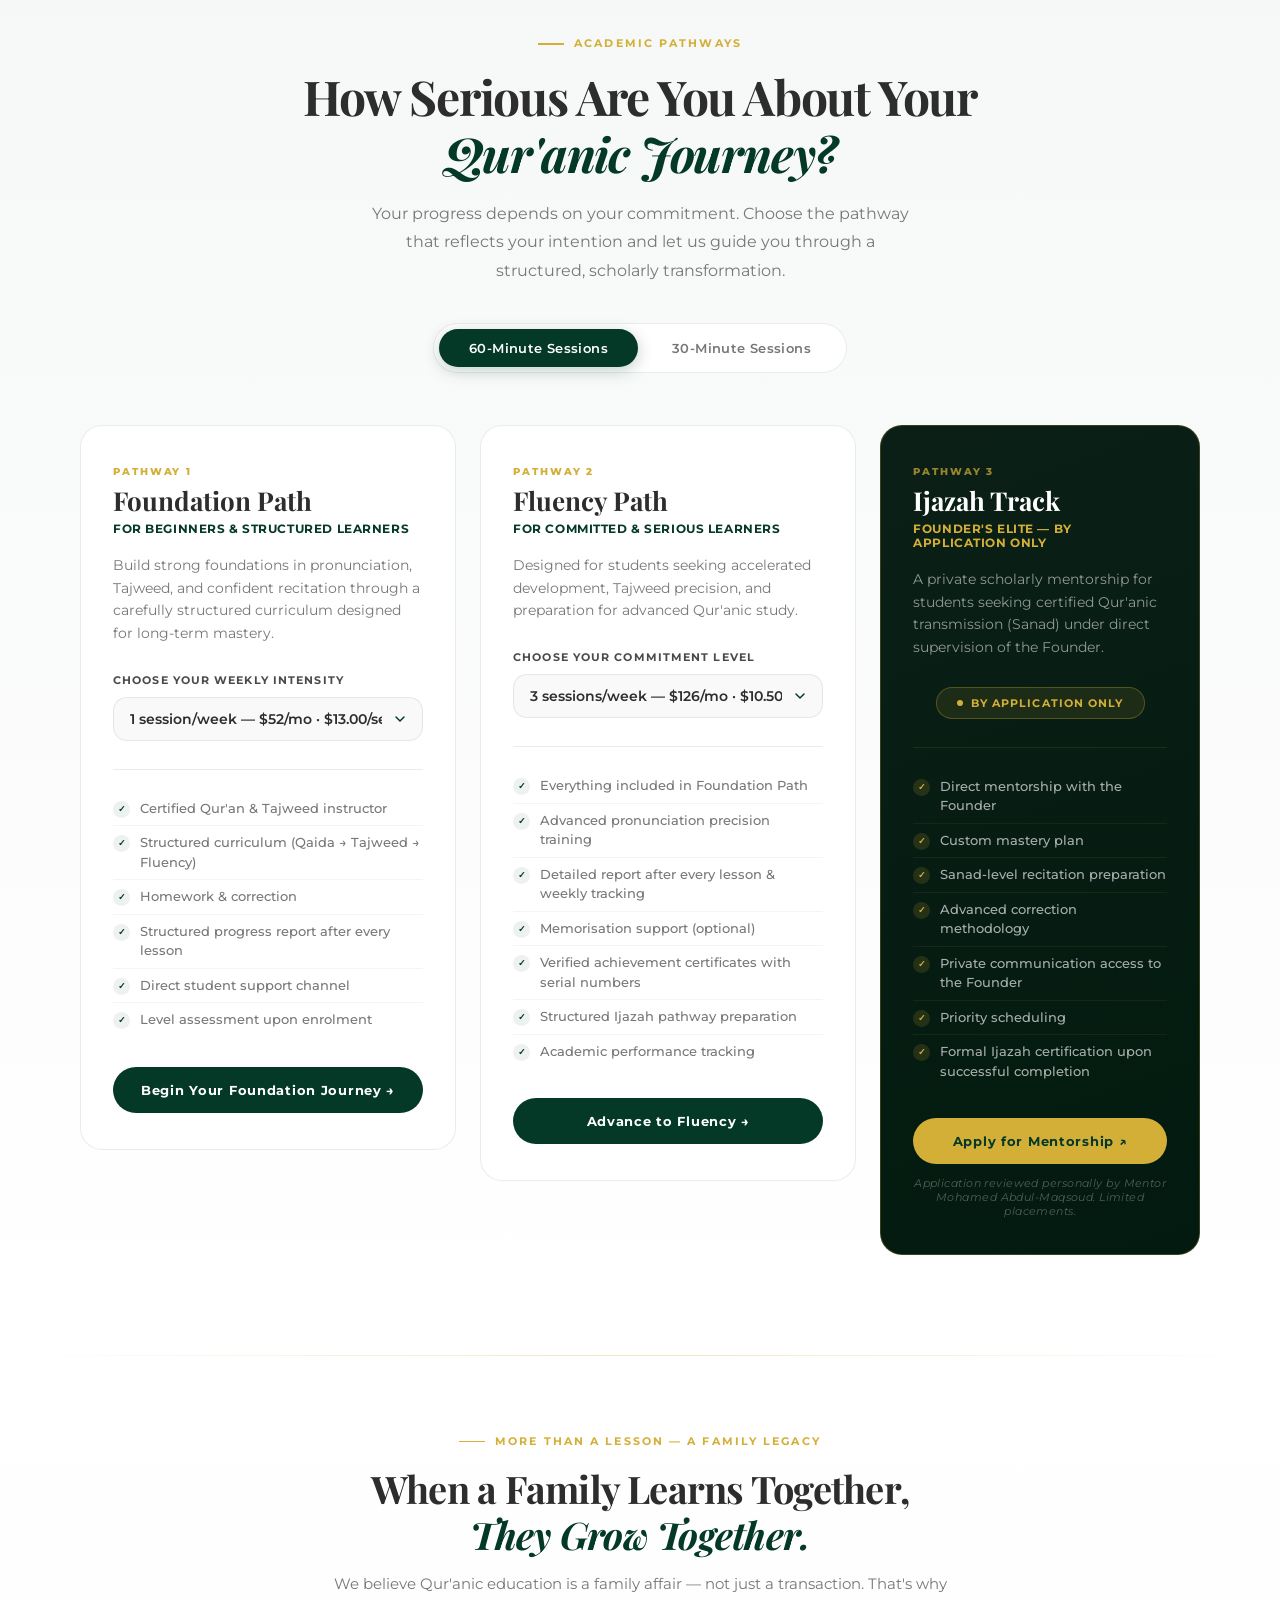
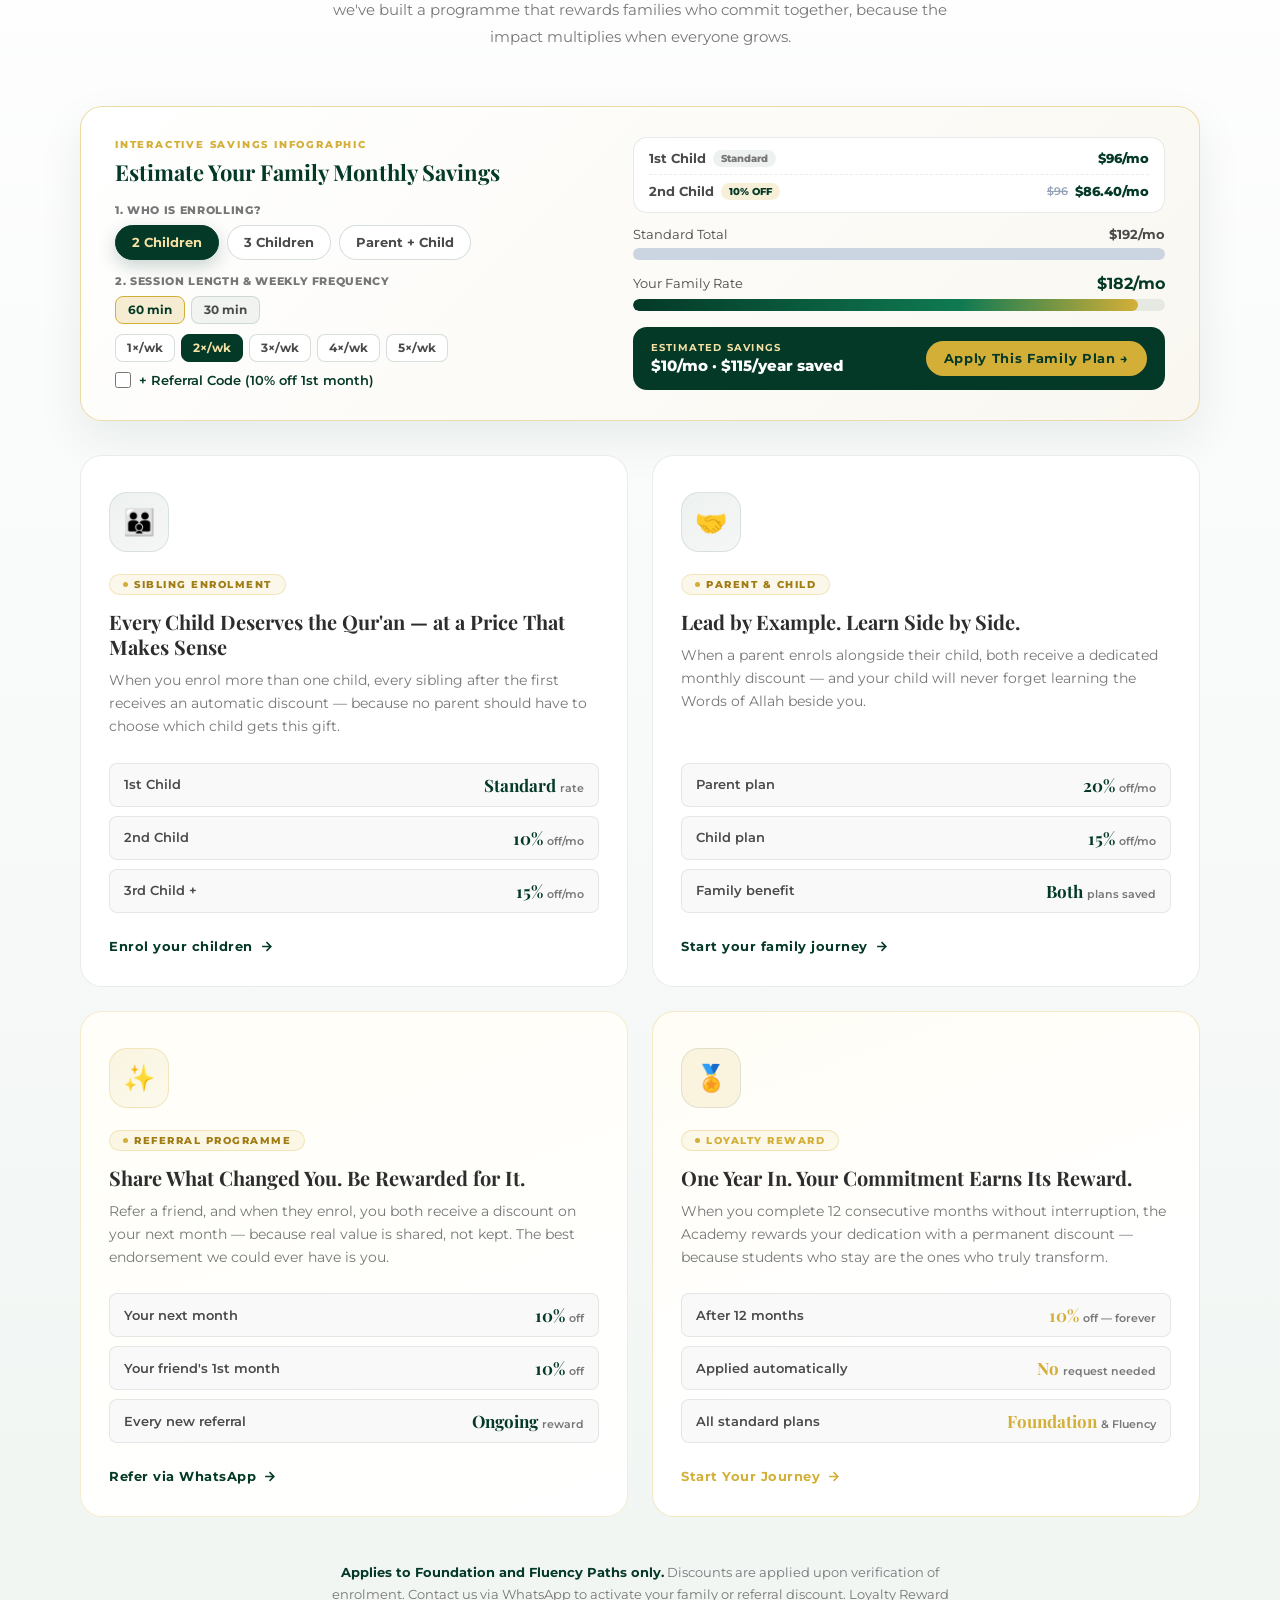
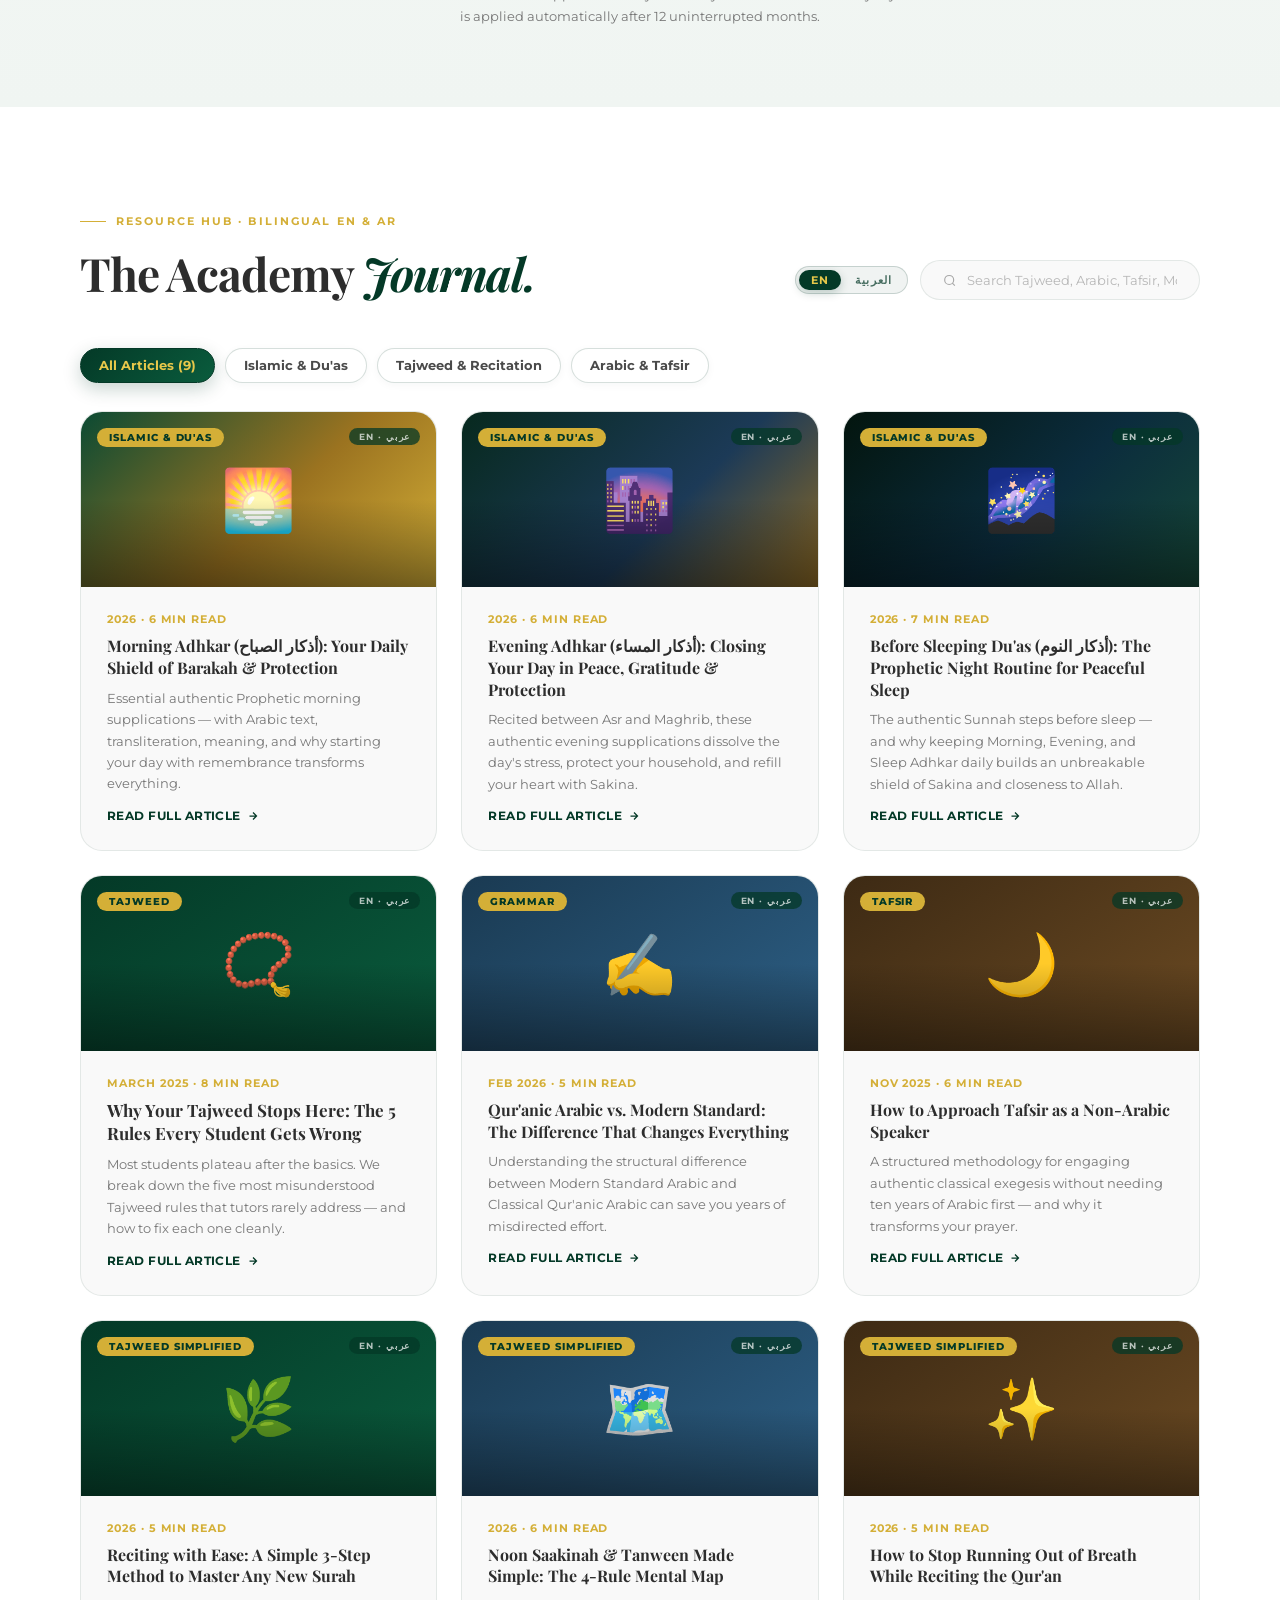
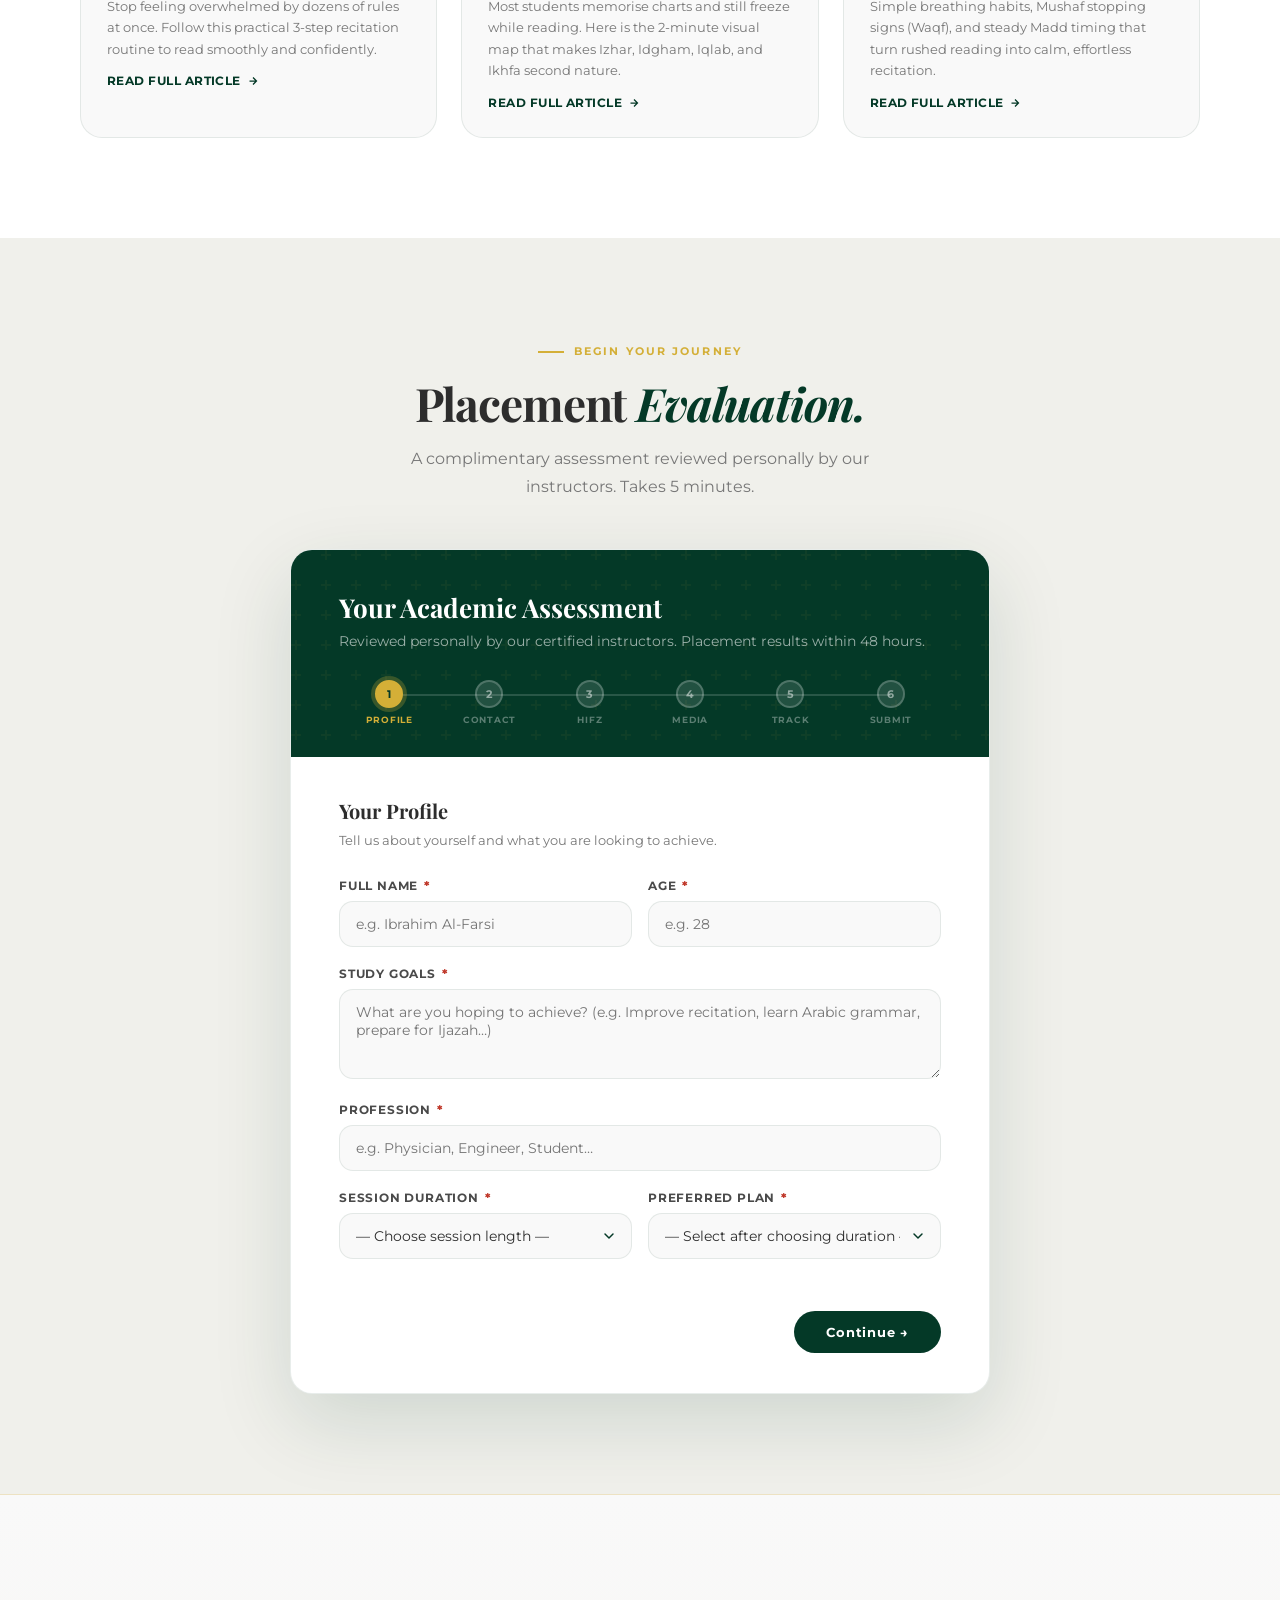
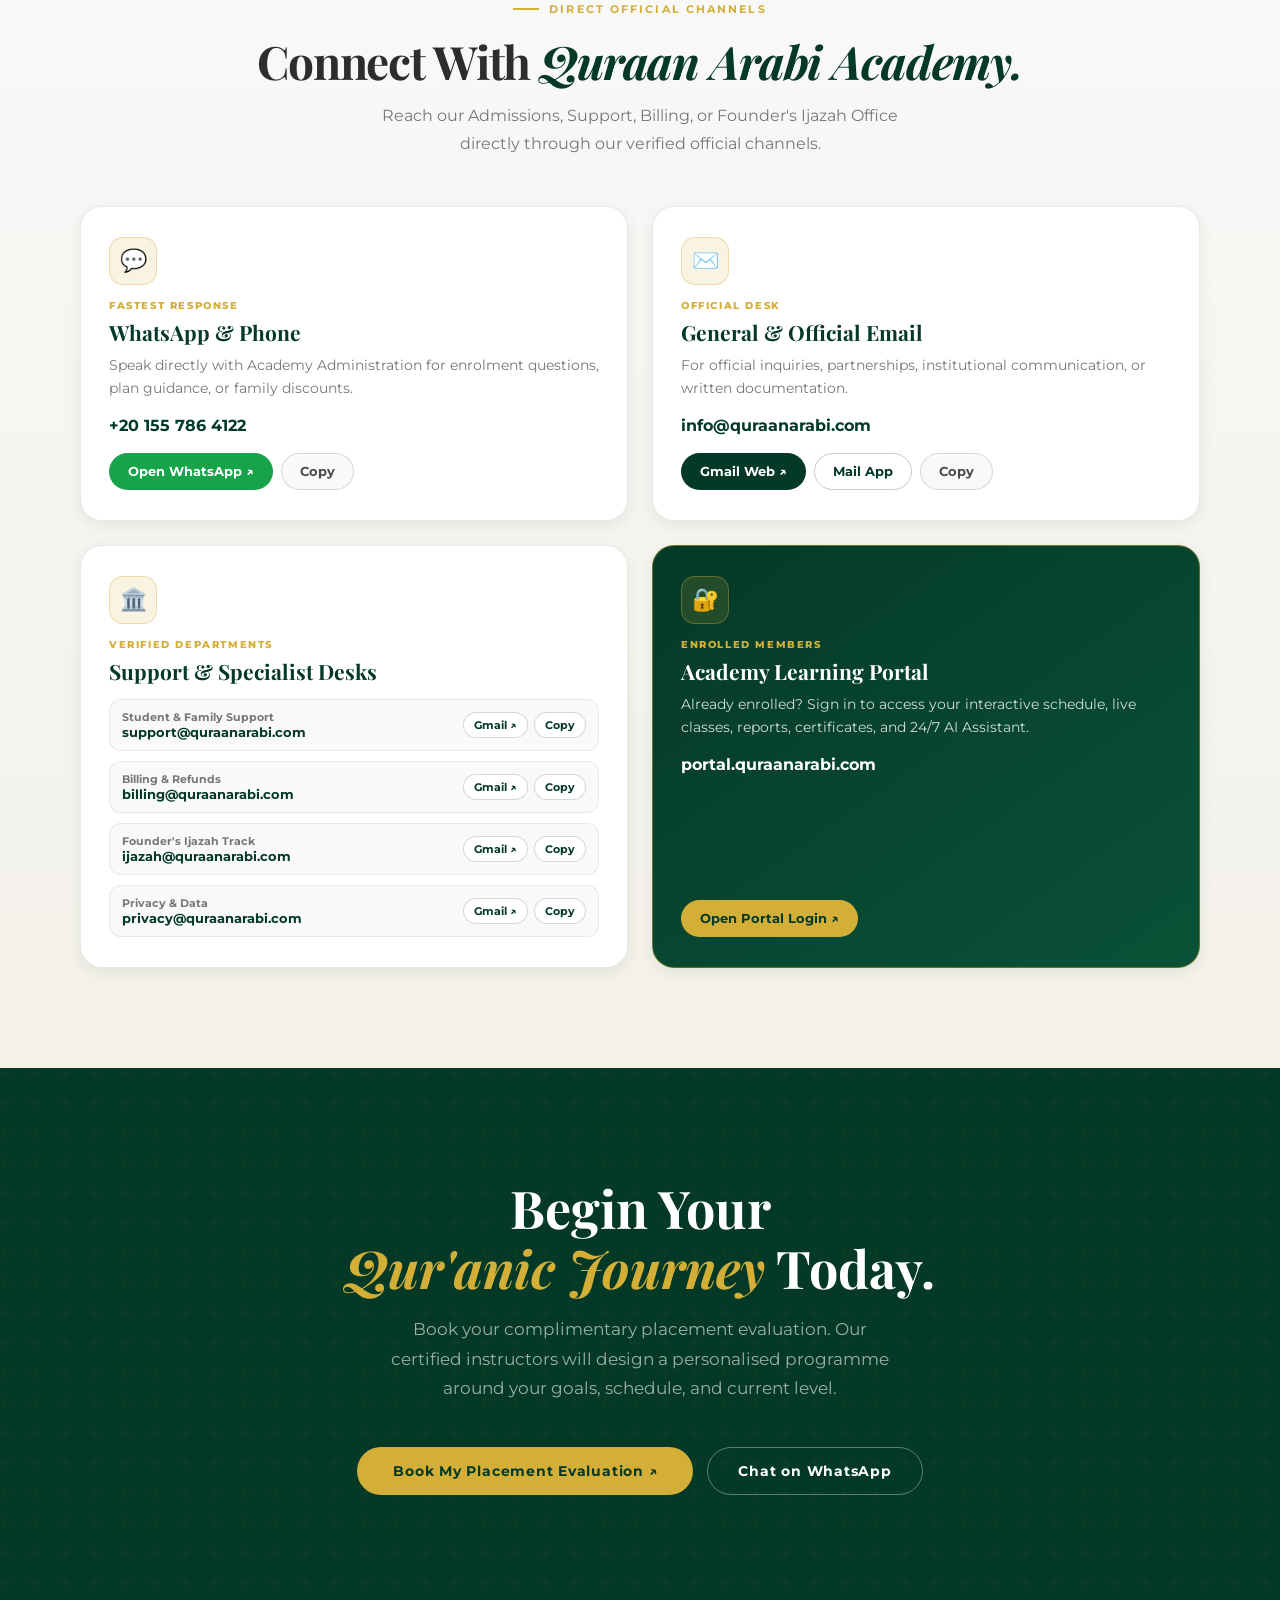
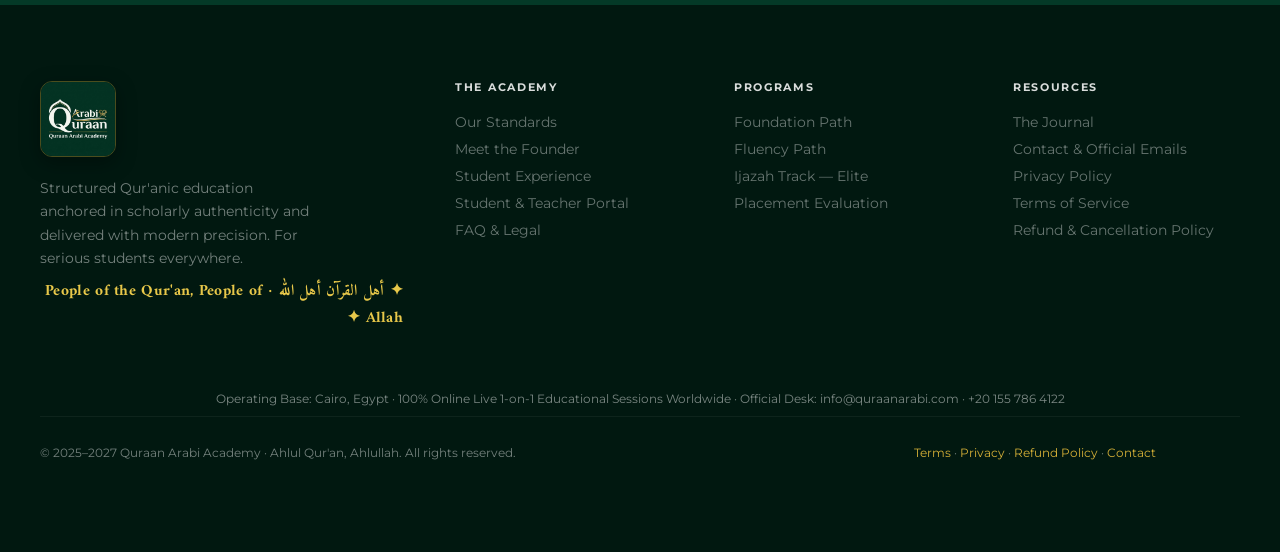
==== commit 72bda097: "Change starting age from 2 to 4 years Updated the starting age from 2 to 4 years." ====
--- a/index.html
+++ b/index.html
@@ -436,7 +436,7 @@
         <div class="rk-lbl" data-i18n="reach.k2">Countries Worldwide</div>
       </div>
       <div class="rk-card">
-        <div class="rk-num"><span class="count-up" data-target="2">2</span>+ yrs</div>
+        <div class="rk-num"><span class="count-up" data-target="2">4</span>+ yrs</div>
         <div class="rk-lbl" data-i18n="reach.k3">Starting Age (to Adults)</div>
       </div>
       <div class="rk-card">
